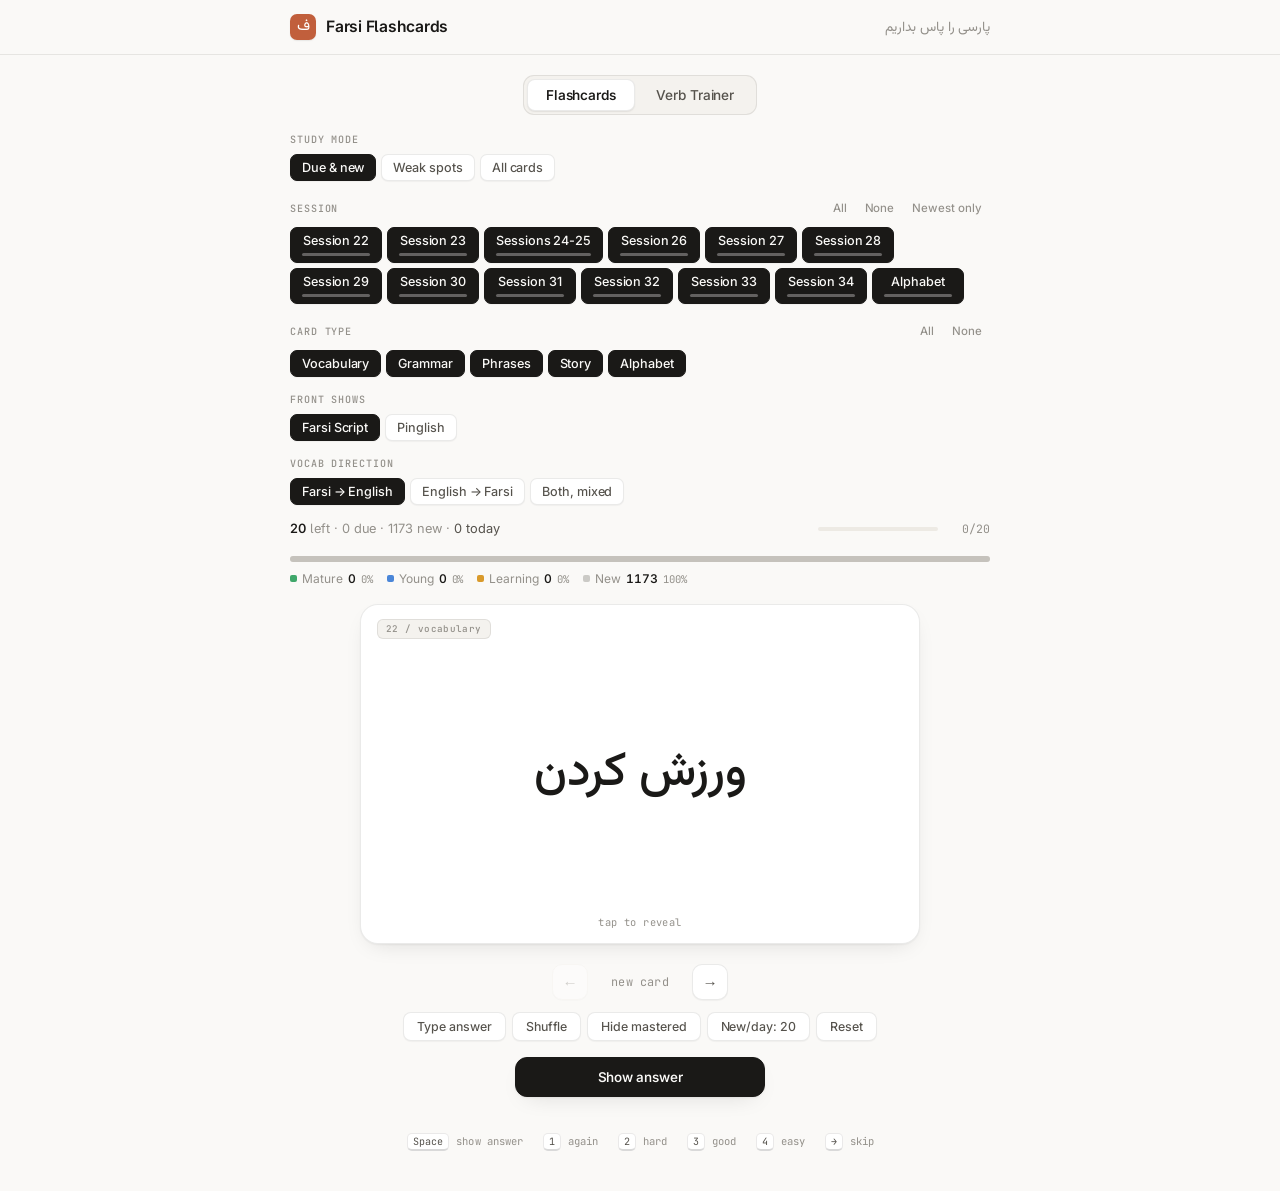
==== flashcards.html @ 77ccb604 "Replace session 34 with the correct lesson The PDF filed as session 34 was a different lesson (prepo" ====
<!DOCTYPE html>
<html lang="en" dir="ltr">
<head>
<meta charset="UTF-8">
<meta name="viewport" content="width=device-width, initial-scale=1, viewport-fit=cover">
<meta name="apple-mobile-web-app-capable" content="yes">
<meta name="mobile-web-app-capable" content="yes">
<meta name="apple-mobile-web-app-status-bar-style" content="default">
<meta name="apple-mobile-web-app-title" content="Farsi">
<meta name="theme-color" content="#faf9f7" media="(prefers-color-scheme: light)">
<meta name="theme-color" content="#0c0c0d" media="(prefers-color-scheme: dark)">
<meta name="color-scheme" content="light dark">
<title>Farsi Flashcards</title>
<link rel="preconnect" href="https://fonts.googleapis.com">
<link rel="preconnect" href="https://fonts.gstatic.com" crossorigin>
<link href="https://fonts.googleapis.com/css2?family=Inter:wght@400;450;500;600&family=JetBrains+Mono:wght@400;500&family=Vazirmatn:wght@400;500;700&display=swap" rel="stylesheet">
<style>
:root {
  /* Ink palette + tokens adapted from ../weekly */
  --bg: #f9fafb;          /* gray-50 page background */
  --surface: #ffffff;     /* white cards */
  --surface-2: #ebecef;   /* gray-150 hover rail */
  --gold: #26251e;        /* ink — primary accent (active states, progress) */
  --gold-dim: #a3a29c;    /* ink-light */
  --gold-bright: #26251e; /* ink — answer text */
  --text: #26251e;        /* ink */
  --text-dim: #5a5954;    /* ink-muted */
  --green: #117010;       /* notice success text */
  --red: #dc2626;         /* notice error text */
  --blue: #165fc6;        /* notice info text */
  --radius: 16px;
}
* { margin:0; padding:0; box-sizing:border-box; }
body {
  font-family: 'Source Sans 3', sans-serif;
  background: var(--bg);
  color: var(--text);
  min-height: 100vh;
  overflow-x: hidden;
}

header {
  text-align: center;
  padding: 32px 20px 16px;
}
header h1 {
  font-size: 2.4rem;
  font-weight: 900;
  letter-spacing: -0.02em;
  color: var(--text);
}
header .subtitle {
  font-size: 0.95rem;
  color: var(--text-dim);
  margin-top: 4px;
  font-weight: 300;
  direction: rtl;
  font-size: 1.1rem;
}

.filters {
  max-width: 740px;
  margin: 0 auto 12px;
  padding: 0 20px;
}
.filter-group {
  margin-bottom: 12px;
}
.filter-group label {
  display: block;
  font-size: 0.7rem;
  text-transform: uppercase;
  letter-spacing: 0.15em;
  color: var(--gold-dim);
  margin-bottom: 6px;
  font-weight: 700;
}
.pills {
  display: flex;
  flex-wrap: wrap;
  gap: 6px;
}
.pill {
  padding: 6px 14px;
  border-radius: 99px;
  border: 1.5px solid var(--surface-2);
  background: transparent;
  color: var(--text-dim);
  font-size: 0.82rem;
  font-family: inherit;
  cursor: pointer;
  transition: all 0.15s;
  font-weight: 600;
  white-space: nowrap;
}
.pill:hover { border-color: var(--gold-dim); color: var(--text); }
.pill.active {
  background: var(--gold);
  border-color: var(--gold);
  color: var(--bg);
}

.stats-bar {
  max-width: 740px;
  margin: 0 auto 16px;
  padding: 0 20px;
  display: flex;
  justify-content: space-between;
  align-items: center;
}
.card-count {
  font-size: 0.85rem;
  color: var(--text-dim);
}
.card-count strong { color: var(--gold); }
.progress-row {
  display: flex;
  align-items: center;
  gap: 10px;
}
.progress-track {
  width: 120px;
  height: 4px;
  background: var(--surface-2);
  border-radius: 99px;
  overflow: hidden;
}
.progress-fill {
  height: 100%;
  background: var(--gold);
  border-radius: 99px;
  transition: width 0.3s;
}
.progress-text {
  font-size: 0.8rem;
  color: var(--text-dim);
  min-width: 42px;
  text-align: right;
}

.card-area {
  max-width: 580px;
  margin: 0 auto;
  padding: 0 20px 20px;
  perspective: 1200px;
}
.card-wrapper {
  position: relative;
  width: 100%;
  min-height: 340px;
  cursor: pointer;
}
.card {
  width: 100%;
  min-height: 340px;
  position: relative;
  transform-style: preserve-3d;
  transition: transform 0.5s cubic-bezier(0.4, 0, 0.2, 1);
}
.card.flipped { transform: rotateY(180deg); }
.card-face {
  position: absolute;
  inset: 0;
  backface-visibility: hidden;
  border-radius: var(--radius);
  display: flex;
  flex-direction: column;
  align-items: center;
  justify-content: center;
  padding: 40px 32px;
  border: 1.5px solid var(--surface-2);
  overflow-y: auto;
}
.card-front {
  background: linear-gradient(160deg, var(--surface), var(--surface-2));
}
.card-back {
  background: linear-gradient(160deg, var(--surface-2), #1a2438);
  transform: rotateY(180deg);
  border-color: var(--gold-dim);
}
.front-content {
  text-align: center;
  width: 100%;
}
.farsi-big {
  font-size: 3rem;
  direction: rtl;
  line-height: 1.4;
  font-weight: 400;
  color: #fff;
  word-break: break-word;
}
.english-big {
  font-size: 1.6rem;
  font-weight: 700;
  color: #fff;
}
.card-tag {
  position: absolute;
  top: 14px;
  left: 16px;
  font-size: 0.65rem;
  text-transform: uppercase;
  letter-spacing: 0.12em;
  color: var(--text-dim);
  background: var(--bg);
  padding: 3px 10px;
  border-radius: 99px;
  font-weight: 700;
}
.tap-hint {
  position: absolute;
  bottom: 14px;
  font-size: 0.72rem;
  color: var(--text-dim);
  opacity: 0.5;
}
.back-content {
  text-align: center;
  width: 100%;
}
.back-content .farsi-answer {
  font-size: 2.2rem;
  direction: rtl;
  color: var(--gold-bright);
  margin-bottom: 12px;
  line-height: 1.4;
}
.back-content .pinglish {
  font-size: 1.15rem;
  color: var(--blue);
  font-style: italic;
  margin-bottom: 10px;
}
.back-content .meaning {
  font-size: 1.3rem;
  font-weight: 700;
  margin-bottom: 14px;
}
.back-content .breakdown {
  font-size: 0.88rem;
  color: var(--text-dim);
  line-height: 1.6;
  border-top: 1px solid var(--surface-2);
  padding-top: 12px;
  margin-top: 4px;
}
.letter-forms {
  display: grid;
  grid-template-columns: repeat(4, 1fr);
  gap: 8px;
  margin: 12px 0;
  width: 100%;
  max-width: 320px;
}
.letter-form-cell {
  text-align: center;
  padding: 8px 4px;
  background: var(--bg);
  border-radius: 8px;
}
.letter-form-cell .form-label {
  font-size: 0.6rem;
  text-transform: uppercase;
  color: var(--text-dim);
  letter-spacing: 0.1em;
  margin-bottom: 4px;
}
.letter-form-cell .form-char {
  font-size: 2rem;
  direction: rtl;
  color: var(--gold-bright);
}

.nav-row {
  max-width: 580px;
  margin: 0 auto;
  padding: 0 20px 12px;
  display: flex;
  justify-content: center;
  align-items: center;
  gap: 12px;
}
.nav-btn {
  width: 48px;
  height: 48px;
  border-radius: 50%;
  border: 1.5px solid var(--surface-2);
  background: var(--surface);
  color: var(--text);
  font-size: 1.2rem;
  cursor: pointer;
  display: flex;
  align-items: center;
  justify-content: center;
  transition: all 0.15s;
}
.nav-btn:hover { border-color: var(--gold); color: var(--gold); }
.nav-btn:disabled { opacity: 0.25; cursor: default; border-color: var(--surface-2); color: var(--text-dim); }
.nav-pos {
  font-size: 0.9rem;
  color: var(--text-dim);
  min-width: 80px;
  text-align: center;
  font-variant-numeric: tabular-nums;
}

.bottom-actions {
  max-width: 580px;
  margin: 0 auto;
  padding: 0 20px 16px;
  display: flex;
  justify-content: center;
  gap: 8px;
}
.action-btn {
  padding: 8px 18px;
  border-radius: 99px;
  border: 1.5px solid var(--surface-2);
  background: transparent;
  color: var(--text-dim);
  font-size: 0.8rem;
  font-family: inherit;
  cursor: pointer;
  transition: all 0.15s;
  font-weight: 600;
}
.action-btn:hover { border-color: var(--gold-dim); color: var(--text); }
.action-btn.active { background: var(--surface-2); color: var(--gold); border-color: var(--gold-dim); }

.score-row {
  max-width: 580px;
  margin: 0 auto;
  padding: 0 20px 32px;
  display: flex;
  justify-content: center;
  gap: 20px;
}
.score-btn {
  padding: 10px 28px;
  border-radius: var(--radius);
  border: none;
  font-size: 0.9rem;
  font-family: inherit;
  font-weight: 700;
  cursor: pointer;
  transition: all 0.15s;
}
.score-btn.know {
  background: rgba(61, 220, 132, 0.15);
  color: var(--green);
  border: 1.5px solid rgba(61, 220, 132, 0.3);
}
.score-btn.know:hover { background: rgba(61, 220, 132, 0.25); }
.score-btn.dunno {
  background: rgba(255, 107, 107, 0.15);
  color: var(--red);
  border: 1.5px solid rgba(255, 107, 107, 0.3);
}
.score-btn.dunno:hover { background: rgba(255, 107, 107, 0.25); }

.shortcuts {
  max-width: 580px;
  margin: 0 auto;
  padding: 0 20px 40px;
  text-align: center;
}
.shortcuts span {
  font-size: 0.7rem;
  color: var(--text-dim);
  opacity: 0.5;
}
kbd {
  display: inline-block;
  padding: 1px 6px;
  border-radius: 4px;
  border: 1px solid var(--surface-2);
  background: var(--surface);
  font-family: inherit;
  font-size: 0.68rem;
  margin: 0 1px;
}

.empty-state {
  text-align: center;
  padding: 80px 20px;
  color: var(--text-dim);
}
.empty-state h2 {
  font-family: 'Playfair Display', serif;
  font-size: 1.4rem;
  color: var(--text);
  margin-bottom: 8px;
}

.dir-toggle {
  display: flex;
  gap: 0;
  border-radius: 99px;
  overflow: hidden;
  border: 1.5px solid var(--surface-2);
  margin-bottom: 12px;
  max-width: 740px;
  margin-left: auto;
  margin-right: auto;
  padding: 0 20px;
}
.dir-btn {
  flex: 1;
  padding: 8px 12px;
  border: none;
  background: transparent;
  color: var(--text-dim);
  font-size: 0.82rem;
  font-family: inherit;
  cursor: pointer;
  font-weight: 600;
  transition: all 0.15s;
}
.dir-btn.active { background: var(--gold); color: var(--bg); }

.tabs {
  display: flex;
  justify-content: center;
  gap: 8px;
  padding: 14px 20px 18px;
}
.tab-btn {
  padding: 9px 26px;
  border-radius: 99px;
  border: 1.5px solid var(--surface-2);
  background: transparent;
  color: var(--text-dim);
  font-size: 0.92rem;
  font-family: inherit;
  font-weight: 700;
  cursor: pointer;
  transition: all 0.15s;
}
.tab-btn:hover { border-color: var(--gold-dim); color: var(--text); }
.tab-btn.active { background: var(--gold); border-color: var(--gold); color: var(--bg); }

.mastered-badge {
  position: absolute;
  top: 14px;
  right: 16px;
  font-size: 0.62rem;
  text-transform: uppercase;
  letter-spacing: 0.12em;
  font-weight: 700;
  color: var(--green);
  background: rgba(61, 220, 132, 0.08);
  border: 1px solid rgba(61, 220, 132, 0.35);
  padding: 3px 10px;
  border-radius: 99px;
}

.conj-table {
  width: 100%;
  border-collapse: collapse;
  margin-top: 10px;
  font-size: 0.78rem;
}
.conj-table th {
  font-size: 0.6rem;
  text-transform: uppercase;
  letter-spacing: 0.12em;
  color: var(--gold-dim);
  padding: 4px 6px;
  text-align: left;
  border-bottom: 1px solid var(--surface-2);
  font-weight: 700;
}
.conj-table td {
  padding: 5px 6px;
  border-bottom: 1px solid rgba(255,255,255,0.05);
  text-align: left;
  vertical-align: top;
}
.conj-table td.person {
  color: var(--text-dim);
  font-weight: 600;
  white-space: nowrap;
}
.conj-table td .fa {
  display: block;
  direction: rtl;
  text-align: left;
  color: var(--gold-bright);
  font-size: 0.95rem;
  line-height: 1.3;
}
.conj-table td .pin {
  color: var(--text);
  font-style: italic;
}
.conj-imp {
  margin-top: 12px;
  font-size: 0.82rem;
  color: var(--text-dim);
  border-top: 1px solid var(--surface-2);
  padding-top: 10px;
  line-height: 1.8;
  text-align: left;
}
.conj-imp strong { color: var(--blue); font-style: italic; font-weight: 600; }
.conj-imp .fa-inline { color: var(--gold-bright); direction: rtl; unicode-bidi: embed; }

.drill-chips {
  display: flex;
  gap: 8px;
  justify-content: center;
  margin-top: 20px;
  flex-wrap: wrap;
}
.chip {
  padding: 5px 16px;
  border-radius: 99px;
  font-size: 0.82rem;
  font-weight: 700;
}
.chip.person {
  background: rgba(91, 158, 240, 0.12);
  color: var(--blue);
  border: 1px solid rgba(91, 158, 240, 0.3);
}
.chip.tense {
  background: rgba(212, 162, 69, 0.12);
  color: var(--gold-bright);
  border: 1px solid rgba(212, 162, 69, 0.3);
}
.drill-verb-pin {
  font-size: 1.2rem;
  color: var(--blue);
  font-style: italic;
  margin-top: 8px;
}
.drill-verb-en {
  font-size: 0.95rem;
  color: var(--text-dim);
  margin-top: 4px;
}

@media (max-width: 520px) {
  header h1 { font-size: 1.8rem; }
  .farsi-big { font-size: 2.2rem; }
  .card-face { padding: 32px 20px; }
  .card-wrapper, .card { min-height: 300px; }
}
</style>
<style>
/* ============================================================
   DESIGN SYSTEM — 2026 refresh
   Warm paper light mode, deep neutral dark mode, one terracotta
   accent, hairline borders, layered micro-shadows, Inter + Vazirmatn.
   This block is the theme layer: it overrides the structural
   block above and is the only place colours are decided.
   ============================================================ */

:root {
  color-scheme: light dark;

  --font-sans: "Inter", ui-sans-serif, system-ui, -apple-system, "Segoe UI", sans-serif;
  --font-title: var(--font-sans);
  --font-hero: var(--font-sans);
  --font-mono: "JetBrains Mono", ui-monospace, SFMono-Regular, "SF Mono", Menlo, monospace;
  --font-farsi: "Vazirmatn", "SF Arabic", "Geeza Pro", Tahoma, sans-serif;

  /* Surfaces — warm paper */
  --bg: #faf9f7;
  --bg-tint: #f4f2ee;
  --surface: #ffffff;
  --surface-2: #f4f2ee;
  --surface-3: #edeae4;

  /* Ink */
  --text: #1a1917;
  --text-dim: #6b6862;
  --ink: #1a1917;
  --ink-muted: #55524c;
  --ink-light: #93908a;

  /* Lines */
  --line: rgba(24, 23, 20, 0.09);
  --line-strong: rgba(24, 23, 20, 0.16);
  --gray-100: #f4f2ee;
  --gray-150: #edeae4;
  --gray-200: rgba(24, 23, 20, 0.09);

  /* Accent — terracotta */
  --accent: #c15f3c;
  --accent-soft: rgba(193, 95, 60, 0.10);
  --accent-line: rgba(193, 95, 60, 0.28);
  --accent-contrast: #ffffff;

  /* Semantic */
  --ok: #2f7d4f;
  --ok-soft: rgba(47, 125, 79, 0.10);
  --ok-line: rgba(47, 125, 79, 0.26);
  --warn: #99631a;
  --warn-soft: rgba(153, 99, 26, 0.10);
  --warn-line: rgba(153, 99, 26, 0.26);
  --bad: #c0392f;
  --bad-soft: rgba(192, 57, 47, 0.10);
  --bad-line: rgba(192, 57, 47, 0.26);
  --info: #2f5fa8;
  --info-soft: rgba(47, 95, 168, 0.10);
  --info-line: rgba(47, 95, 168, 0.26);

  /* Legacy aliases kept so the structural block still resolves */
  --gold: var(--accent);
  --gold-dim: var(--ink-light);
  --gold-bright: var(--accent);
  --green: var(--ok);
  --red: var(--bad);
  --blue: var(--info);

  --shadow-xs: 0 1px 1px rgba(24, 23, 20, 0.04);
  --shadow-sm: 0 1px 2px rgba(24, 23, 20, 0.05), 0 1px 1px rgba(24, 23, 20, 0.03);
  --shadow-md: 0 1px 2px rgba(24, 23, 20, 0.05), 0 8px 24px -12px rgba(24, 23, 20, 0.18);
  --shadow-lg: 0 1px 2px rgba(24, 23, 20, 0.05), 0 20px 48px -24px rgba(24, 23, 20, 0.28);

  --r-sm: 8px;
  --r-md: 12px;
  --r-lg: 18px;
  --radius: 18px;
  --ease: cubic-bezier(0.2, 0, 0, 1);
  --dur: 140ms;
}

@media (prefers-color-scheme: dark) {
  :root {
    --bg: #0c0c0d;
    --bg-tint: #131315;
    --surface: #151517;
    --surface-2: #1c1c1f;
    --surface-3: #232326;

    --text: #ececea;
    --text-dim: #94918c;
    --ink: #ececea;
    --ink-muted: #b3afa8;
    --ink-light: #7c7974;

    --line: rgba(255, 255, 255, 0.09);
    --line-strong: rgba(255, 255, 255, 0.16);
    --gray-100: #1c1c1f;
    --gray-150: #232326;
    --gray-200: rgba(255, 255, 255, 0.09);

    --accent: #e08056;
    --accent-soft: rgba(224, 128, 86, 0.13);
    --accent-line: rgba(224, 128, 86, 0.32);
    --accent-contrast: #14100d;

    --ok: #5fc98a;
    --ok-soft: rgba(95, 201, 138, 0.13);
    --ok-line: rgba(95, 201, 138, 0.30);
    --warn: #dfa451;
    --warn-soft: rgba(223, 164, 81, 0.13);
    --warn-line: rgba(223, 164, 81, 0.30);
    --bad: #f0736a;
    --bad-soft: rgba(240, 115, 106, 0.13);
    --bad-line: rgba(240, 115, 106, 0.30);
    --info: #7aa8f0;
    --info-soft: rgba(122, 168, 240, 0.13);
    --info-line: rgba(122, 168, 240, 0.30);

    --shadow-xs: 0 1px 1px rgba(0, 0, 0, 0.3);
    --shadow-sm: 0 1px 2px rgba(0, 0, 0, 0.4);
    --shadow-md: 0 1px 2px rgba(0, 0, 0, 0.4), 0 8px 24px -12px rgba(0, 0, 0, 0.6);
    --shadow-lg: 0 1px 2px rgba(0, 0, 0, 0.4), 0 20px 48px -24px rgba(0, 0, 0, 0.75);
  }
}

/* ---------- Base ---------- */

body {
  font-family: var(--font-sans);
  background: var(--bg);
  color: var(--text);
  -webkit-font-smoothing: antialiased;
  -moz-osx-font-smoothing: grayscale;
  font-feature-settings: "cv05" 1, "ss03" 1, "calt" 1;
  letter-spacing: -0.005em;
}
::selection { background: var(--accent-soft); color: var(--text); }

:focus-visible {
  outline: 2px solid var(--accent);
  outline-offset: 2px;
  border-radius: var(--r-sm);
}

@media (prefers-reduced-motion: reduce) {
  * { animation-duration: 0.01ms !important; transition-duration: 0.01ms !important; }
  .card { transition: none !important; }
}

/* ---------- Header ---------- */

header {
  padding: 0;
  text-align: left;
  border-bottom: 1px solid var(--line);
  background: color-mix(in srgb, var(--bg) 94%, transparent);
  backdrop-filter: saturate(180%) blur(14px);
  -webkit-backdrop-filter: saturate(180%) blur(14px);
  position: sticky;
  top: 0;
  z-index: 20;
}
.header-inner {
  max-width: 740px;
  margin: 0 auto;
  padding: 14px 20px;
  display: flex;
  align-items: center;
  justify-content: space-between;
  gap: 16px;
}
.wordmark {
  display: flex;
  align-items: center;
  gap: 10px;
  min-width: 0;
}
.wordmark .mark {
  width: 26px;
  height: 26px;
  flex: none;
  border-radius: 7px;
  background: var(--accent);
  color: var(--accent-contrast);
  font-family: var(--font-farsi);
  font-size: 0.95rem;
  line-height: 1;
  display: flex;
  align-items: center;
  justify-content: center;
  box-shadow: var(--shadow-sm);
}
header h1 {
  font-family: var(--font-sans);
  font-size: 0.98rem;
  font-weight: 600;
  letter-spacing: -0.015em;
  color: var(--text);
  line-height: 1.2;
}
header .subtitle {
  font-family: var(--font-farsi);
  font-size: 0.86rem;
  font-weight: 400;
  color: var(--ink-light);
  margin-top: 0;
  direction: rtl;
  white-space: nowrap;
  overflow: hidden;
  text-overflow: ellipsis;
}

/* ---------- Tabs — segmented control ---------- */

.tabs {
  padding: 20px 20px 18px;
  gap: 0;
}
.segmented {
  display: inline-flex;
  gap: 2px;
  padding: 3px;
  border-radius: 11px;
  background: var(--surface-2);
  border: 1px solid var(--line);
}
.tab-btn {
  font-family: var(--font-sans);
  background: transparent;
  border: 1px solid transparent;
  border-radius: 8px;
  color: var(--ink-muted);
  font-weight: 500;
  font-size: 0.85rem;
  letter-spacing: -0.005em;
  padding: 7px 18px;
  box-shadow: none;
  transition: color var(--dur) var(--ease), background var(--dur) var(--ease);
}
.tab-btn:hover { background: transparent; color: var(--text); border-color: transparent; }
.tab-btn.active {
  background: var(--surface);
  border-color: var(--line);
  color: var(--text);
  box-shadow: var(--shadow-sm);
  font-weight: 560;
}

/* ---------- Filters ---------- */

.filters { max-width: 740px; }
.filter-group { margin-bottom: 16px; }
.filter-group label {
  font-family: var(--font-mono);
  font-size: 0.63rem;
  text-transform: uppercase;
  letter-spacing: 0.09em;
  color: var(--ink-light);
  font-weight: 500;
  margin-bottom: 8px;
}
.pills { gap: 5px; }
.pill {
  background: var(--surface);
  border: 1px solid var(--line);
  border-radius: 7px;
  color: var(--ink-muted);
  font-weight: 470;
  font-size: 0.79rem;
  letter-spacing: -0.005em;
  padding: 5px 11px;
  box-shadow: var(--shadow-xs);
  transition: background var(--dur) var(--ease), color var(--dur) var(--ease), border-color var(--dur) var(--ease);
}
.pill:hover { background: var(--surface-2); color: var(--text); border-color: var(--line-strong); }
.pill.active {
  background: var(--text);
  border-color: var(--text);
  color: var(--bg);
  font-weight: 500;
  box-shadow: var(--shadow-xs);
}
.pill.active:hover { background: var(--text); border-color: var(--text); color: var(--bg); filter: brightness(1.15); }

/* ---------- Stats bar ---------- */

.stats-bar { max-width: 740px; margin-bottom: 20px; }
.card-count { font-size: 0.8rem; color: var(--ink-light); letter-spacing: -0.003em; }
.card-count strong { color: var(--text); font-weight: 560; }
.progress-track {
  height: 4px;
  width: 120px;
  background: var(--surface-3);
  border: none;
  border-radius: 99px;
}
.progress-fill { background: var(--accent); transition: width 400ms var(--ease); }
.progress-text {
  font-family: var(--font-mono);
  font-size: 0.72rem;
  color: var(--ink-light);
  font-variant-numeric: tabular-nums;
}

/* ---------- Card ---------- */

.card-area { max-width: 600px; }
.card-face {
  background: var(--surface);
  border: 1px solid var(--line);
  border-radius: var(--r-lg);
  box-shadow: var(--shadow-md);
  padding: 44px 32px;
}
.card-front { background: var(--surface); }
.card-back {
  background: var(--surface);
  border-color: var(--line);
  box-shadow: var(--shadow-lg);
}
.card-wrapper:hover .card-face { border-color: var(--line-strong); }

.farsi-big {
  font-family: var(--font-farsi);
  font-weight: 500;
  color: var(--text);
  letter-spacing: 0;
  line-height: 1.55;
}
.english-big {
  color: var(--text);
  font-weight: 560;
  letter-spacing: -0.02em;
  line-height: 1.3;
}
.back-content .farsi-answer {
  font-family: var(--font-farsi);
  font-weight: 500;
  color: var(--text);
  line-height: 1.55;
}
.back-content .pinglish {
  color: var(--accent);
  font-style: normal;
  font-weight: 450;
  letter-spacing: -0.005em;
}
.back-content .meaning { color: var(--text); font-weight: 560; letter-spacing: -0.015em; }
.back-content .breakdown {
  color: var(--ink-muted);
  border-top: 1px solid var(--line);
  font-size: 0.85rem;
  padding-top: 14px;
}

.card-tag {
  font-family: var(--font-mono);
  background: var(--surface-2);
  border: 1px solid var(--line);
  border-radius: 6px;
  color: var(--ink-light);
  font-weight: 500;
  letter-spacing: 0.04em;
  font-size: 0.58rem;
  padding: 3px 8px;
  text-transform: none;
}
.tap-hint {
  font-family: var(--font-mono);
  font-size: 0.65rem;
  letter-spacing: 0.04em;
  color: var(--ink-light);
  opacity: 1;
}
.mastered-badge {
  font-family: var(--font-mono);
  background: var(--ok-soft);
  border: 1px solid var(--ok-line);
  border-radius: 6px;
  color: var(--ok);
  letter-spacing: 0.05em;
  font-size: 0.55rem;
  font-weight: 500;
  box-shadow: none;
  padding: 3px 8px;
}

.letter-form-cell {
  background: var(--surface-2);
  border: 1px solid var(--line);
  border-radius: 10px;
}
.letter-form-cell .form-label {
  font-family: var(--font-mono);
  font-size: 0.55rem;
  letter-spacing: 0.06em;
  color: var(--ink-light);
}
.letter-form-cell .form-char { font-family: var(--font-farsi); color: var(--text); }

/* ---------- Nav + actions ---------- */

.nav-btn {
  background: var(--surface);
  border: 1px solid var(--line);
  border-radius: 10px;
  width: 36px;
  height: 36px;
  font-size: 0.95rem;
  color: var(--ink-muted);
  box-shadow: var(--shadow-xs);
  transition: background var(--dur) var(--ease), border-color var(--dur) var(--ease), color var(--dur) var(--ease);
}
.nav-btn:hover { background: var(--surface-2); color: var(--text); border-color: var(--line-strong); }
.nav-btn:disabled { background: var(--surface); color: var(--ink-light); opacity: 0.4; }
.nav-pos {
  font-family: var(--font-mono);
  font-size: 0.74rem;
  color: var(--ink-light);
  letter-spacing: 0.02em;
}

.bottom-actions { gap: 6px; }
.action-btn {
  font-family: var(--font-sans);
  background: var(--surface);
  border: 1px solid var(--line);
  border-radius: 8px;
  color: var(--ink-muted);
  font-weight: 470;
  font-size: 0.775rem;
  letter-spacing: -0.005em;
  padding: 6px 13px;
  box-shadow: var(--shadow-xs);
  transition: background var(--dur) var(--ease), border-color var(--dur) var(--ease), color var(--dur) var(--ease);
}
.action-btn:hover { background: var(--surface-2); color: var(--text); border-color: var(--line-strong); }
.action-btn.active {
  background: var(--accent-soft);
  border-color: var(--accent-line);
  color: var(--accent);
  font-weight: 550;
}

/* ---------- Grading row ---------- */

.score-row { gap: 8px; flex-wrap: wrap; }
.score-btn {
  font-family: var(--font-sans);
  display: flex;
  flex-direction: column;
  align-items: center;
  gap: 1px;
  border-radius: var(--r-md);
  padding: 9px 18px;
  min-width: 92px;
  font-size: 0.84rem;
  font-weight: 520;
  letter-spacing: -0.008em;
  background: var(--surface);
  border: 1px solid var(--line);
  color: var(--ink-muted);
  box-shadow: var(--shadow-sm);
  transition: background var(--dur) var(--ease), border-color var(--dur) var(--ease), transform var(--dur) var(--ease);
}
.score-sub {
  font-family: var(--font-mono);
  font-size: 0.6rem;
  letter-spacing: 0.02em;
  opacity: 0.7;
  font-weight: 400;
}
.score-btn.again { background: var(--bad-soft);  border-color: var(--bad-line);  color: var(--bad); }
.score-btn.hard  { background: var(--warn-soft); border-color: var(--warn-line); color: var(--warn); }
.score-btn.know  { background: var(--ok-soft);   border-color: var(--ok-line);   color: var(--ok); }
.score-btn.dunno { background: var(--bad-soft);  border-color: var(--bad-line);  color: var(--bad); }
.score-btn.easy  { background: var(--info-soft); border-color: var(--info-line); color: var(--info); }
.score-btn.show {
  background: var(--text);
  border-color: var(--text);
  color: var(--bg);
  min-width: 250px;
  padding: 11px 28px;
  font-weight: 550;
  box-shadow: var(--shadow-md);
}
.score-btn.again:hover, .score-btn.hard:hover, .score-btn.easy:hover,
.score-btn.know:hover, .score-btn.dunno:hover, .score-btn.show:hover {
  transform: translateY(-1px);
  border-color: currentColor;
}
.score-btn.show:hover { border-color: var(--text); filter: brightness(1.12); }
.score-btn.suggest { box-shadow: 0 0 0 3px var(--bad-soft), var(--shadow-sm); }

/* ---------- Shortcuts ---------- */

.shortcuts span {
  font-family: var(--font-mono);
  font-size: 0.66rem;
  letter-spacing: 0.01em;
  color: var(--ink-light);
  opacity: 1;
}
kbd {
  font-family: var(--font-mono);
  background: var(--surface);
  border: 1px solid var(--line);
  border-bottom: 2px solid var(--line-strong);
  border-radius: 5px;
  font-size: 0.63rem;
  padding: 1px 5px;
  color: var(--ink-muted);
}

/* ---------- Empty state ---------- */

.empty-state { color: var(--ink-light); }
.empty-state h2 {
  font-family: var(--font-sans);
  font-weight: 580;
  font-size: 1.15rem;
  color: var(--text);
  letter-spacing: -0.02em;
}

/* ---------- Verb trainer ---------- */

.conj-table th {
  font-family: var(--font-mono);
  font-size: 0.57rem;
  letter-spacing: 0.07em;
  color: var(--ink-light);
  border-bottom: 1px solid var(--line);
  font-weight: 500;
}
.conj-table td { border-bottom: 1px solid var(--line); }
.conj-table td.person { color: var(--ink-light); font-weight: 450; }
.conj-table td .fa { font-family: var(--font-farsi); color: var(--text); }
.conj-table td .pin { color: var(--ink-muted); font-style: normal; }
.conj-imp { color: var(--ink-muted); border-top: 1px solid var(--line); }
.conj-imp strong { color: var(--accent); font-style: normal; font-weight: 550; }
.conj-imp .fa-inline { font-family: var(--font-farsi); color: var(--text); }

.chip {
  border-radius: 7px;
  font-weight: 500;
  font-size: 0.78rem;
  letter-spacing: -0.005em;
  padding: 5px 13px;
  box-shadow: none;
}
.chip.person { background: var(--info-soft); border: 1px solid var(--info-line); color: var(--info); }
.chip.tense  { background: var(--accent-soft); border: 1px solid var(--accent-line); color: var(--accent); }
.drill-verb-pin { color: var(--accent); font-style: normal; }
.drill-verb-en { color: var(--ink-light); }

/* ---------- Typed recall ---------- */

.typed-input {
  border-radius: 10px;
  border: 1px solid var(--line);
  background: var(--surface-2);
  font-family: var(--font-sans);
  color: var(--text);
  transition: border-color var(--dur) var(--ease), box-shadow var(--dur) var(--ease);
}
.typed-input::placeholder { color: var(--ink-light); }
.typed-input:focus {
  border-color: var(--accent-line);
  background: var(--surface);
  box-shadow: 0 0 0 3px var(--accent-soft);
  outline: none;
}
.typed-banner { border-radius: 9px; font-weight: 500; font-size: 0.8rem; }
.typed-banner.right { background: var(--ok-soft);  border: 1px solid var(--ok-line);  color: var(--ok); }
.typed-banner.wrong { background: var(--bad-soft); border: 1px solid var(--bad-line); color: var(--bad); }

.due-chip {
  font-family: var(--font-mono);
  font-size: 0.6rem;
  letter-spacing: 0.04em;
  color: var(--ink-light);
}

.filter-toggle { display: none; }
.phone-hint { display: none; }

/* ---------- Filter group headers + bulk actions ---------- */

.filter-head {
  display: flex;
  align-items: baseline;
  justify-content: space-between;
  gap: 12px;
  margin-bottom: 8px;
}
.filter-head label { margin-bottom: 0; }
.filter-acts { display: flex; gap: 2px; flex: none; }
.mini {
  font-family: var(--font-sans);
  background: transparent;
  border: 1px solid transparent;
  border-radius: 6px;
  color: var(--ink-light);
  font-size: 0.72rem;
  font-weight: 470;
  letter-spacing: -0.003em;
  padding: 3px 7px;
  cursor: pointer;
  transition: background var(--dur) var(--ease), color var(--dur) var(--ease);
}
.mini:hover { background: var(--surface-2); color: var(--text); }

/* ---------- Card-state colours ----------
   Mid-tones on purpose: these sit on white chips, near-black chips, and the
   inverted fill of an active pill, and stay legible on all three. */

.seg-mature   { background: #3fa76a; }
.seg-young    { background: #4a86d8; }
.seg-learning { background: #d99a2b; }
.seg-new      { background: var(--ink-light); opacity: 0.45; }

/* ---------- Per-session meter inside a pill ---------- */

.pill.has-meter {
  display: inline-flex;
  flex-direction: column;
  align-items: stretch;
  gap: 5px;
  padding: 5px 11px 6px;
  min-width: 92px;
  --meter-track: var(--surface-3);
}
.pill.has-meter.active { --meter-track: color-mix(in srgb, var(--bg) 32%, transparent); }
.pill .pill-text { display: block; text-align: center; }
.pill .meter {
  display: flex;
  height: 3px;
  border-radius: 2px;
  overflow: hidden;
  background: var(--meter-track);
}
.pill .seg { height: 100%; display: block; }

/* ---------- Scope breakdown bar ---------- */

.scope-bar {
  max-width: 740px;
  margin: 0 auto 18px;
  padding: 0 20px;
}
.scope-track {
  display: flex;
  height: 6px;
  border-radius: 99px;
  overflow: hidden;
  background: var(--surface-3);
}
.scope-seg { height: 100%; display: block; }
.scope-legend {
  display: flex;
  flex-wrap: wrap;
  align-items: center;
  gap: 4px 14px;
  margin-top: 9px;
}
.legend-item {
  display: inline-flex;
  align-items: center;
  gap: 5px;
  font-size: 0.75rem;
  color: var(--ink-light);
  letter-spacing: -0.003em;
  cursor: default;
}
.legend-item b { color: var(--text); font-weight: 550; font-variant-numeric: tabular-nums; }
.legend-pct {
  font-family: var(--font-mono);
  font-size: 0.66rem;
  color: var(--ink-light);
  font-variant-numeric: tabular-nums;
}
.dot { width: 7px; height: 7px; border-radius: 2px; display: block; flex: none; }
.scope-note {
  font-family: var(--font-sans);
  margin-left: auto;
  background: var(--warn-soft);
  border: 1px solid var(--warn-line);
  border-radius: 7px;
  color: var(--warn);
  font-size: 0.72rem;
  font-weight: 500;
  padding: 3px 10px;
  cursor: pointer;
  transition: filter var(--dur) var(--ease);
}
.scope-note:hover { filter: brightness(0.96); }
.scope-empty { font-size: 0.78rem; color: var(--ink-light); }

.stat-today { color: var(--ink-muted); }
.stat-streak { color: var(--accent); font-weight: 550; }

/* ---------- Leech ---------- */

.leech-badge {
  position: absolute;
  top: 14px;
  right: 16px;
  font-family: var(--font-mono);
  background: var(--warn-soft);
  border: 1px solid var(--warn-line);
  border-radius: 6px;
  color: var(--warn);
  letter-spacing: 0.05em;
  font-size: 0.55rem;
  font-weight: 500;
  padding: 3px 8px;
  text-transform: uppercase;
}
.leech-tip {
  margin-top: 12px;
  padding: 9px 12px;
  border-radius: 9px;
  background: var(--warn-soft);
  border: 1px solid var(--warn-line);
  color: var(--warn);
  font-size: 0.76rem;
  line-height: 1.5;
  text-align: left;
}

/* ---------- Audio ---------- */

.speak-btn {
  position: absolute;
  bottom: 12px;
  right: 14px;
  width: 30px;
  height: 30px;
  border-radius: 8px;
  border: 1px solid var(--line);
  background: var(--surface-2);
  color: var(--ink-muted);
  font-size: 0.7rem;
  line-height: 1;
  display: flex;
  align-items: center;
  justify-content: center;
  cursor: pointer;
  transition: background var(--dur) var(--ease), color var(--dur) var(--ease), border-color var(--dur) var(--ease);
}
.speak-btn:hover { background: var(--accent-soft); border-color: var(--accent-line); color: var(--accent); }
.speak-btn:active { transform: scale(0.94); }

/* ---------- Phone ---------- */

@media (max-width: 720px) {
  html, body { -webkit-text-size-adjust: 100%; }
  body { padding-bottom: calc(18px + env(safe-area-inset-bottom)); }

  header { padding: 0; }
  .header-inner { padding: 11px 16px calc(11px); }
  header h1 { font-size: 0.92rem; }
  header .subtitle { font-size: 0.78rem; }

  .tabs { padding: 14px 16px 12px; }
  .tab-btn { padding: 9px 16px; min-height: 40px; font-size: 0.84rem; }

  .filters { padding: 0 16px; }
  .stats-bar { padding: 0 16px; margin-bottom: 10px; flex-wrap: wrap; gap: 8px; }
  .scope-bar { padding: 0 16px; margin-bottom: 14px; }
  .scope-legend { gap: 3px 10px; }
  .legend-item { font-size: 0.71rem; }
  .scope-note { margin-left: 0; }
  .filter-head { flex-wrap: wrap; gap: 4px 12px; }
  .mini { padding: 4px 8px; }
  .pill.has-meter { min-width: 86px; }
  .speak-btn { width: 34px; height: 34px; }
  .progress-track { width: 88px; }

  .card-area { padding: 0 16px 12px; }
  .card-wrapper, .card { min-height: 270px; }
  .card-face { padding: 30px 20px; border-radius: 16px; }
  .farsi-big { font-size: 2.05rem; }

  .nav-row { padding: 0 16px 8px; }
  .nav-btn { width: 40px; height: 40px; }

  .bottom-actions { padding: 0 16px 10px; flex-wrap: wrap; }
  .action-btn { min-height: 38px; }
  .shortcuts { display: none; }

  .score-row {
    position: sticky;
    bottom: 0;
    z-index: 5;
    max-width: none;
    margin: 0;
    padding: 10px 12px calc(10px + env(safe-area-inset-bottom));
    gap: 7px;
    background: color-mix(in srgb, var(--bg) 86%, transparent);
    backdrop-filter: saturate(180%) blur(14px);
    -webkit-backdrop-filter: saturate(180%) blur(14px);
    border-top: 1px solid var(--line);
  }
  .score-btn { min-width: 0; flex: 1; padding: 10px 6px; }
  .score-btn.show { min-width: 0; width: 100%; }

  .typed-input { font-size: 16px; max-width: none; }

  .filter-toggle {
    display: block;
    margin: 0 16px 12px;
    width: calc(100% - 32px);
    min-height: 42px;
    border-radius: 10px;
    border: 1px solid var(--line);
    background: var(--surface);
    color: var(--ink-muted);
    font-family: var(--font-sans);
    font-size: 0.83rem;
    font-weight: 500;
    box-shadow: var(--shadow-xs);
  }
  .phone-hint {
    display: block;
    max-width: 580px;
    margin: 0 auto 10px;
    padding: 0 16px;
    font-size: 0.72rem;
    color: var(--ink-light);
    text-align: center;
    line-height: 1.5;
  }
  .phone-hint[hidden] { display: none; }
  body.filters-collapsed #fc-filters,
  body.filters-collapsed #vt-filters { display: none !important; }
}

@media (hover: none) {
  .pill:hover, .tab-btn:hover, .action-btn:hover, .nav-btn:hover {
    background: inherit;
    border-color: var(--line);
    color: inherit;
  }
  .pill.active:hover { background: var(--text); border-color: var(--text); color: var(--bg); filter: none; }
  .tab-btn.active:hover { background: var(--surface); border-color: var(--line); }
  .card-wrapper:hover .card-face { border-color: var(--line); }
}

button, .pill, .tab-btn, .action-btn, .score-btn, .nav-btn {
  touch-action: manipulation;
  -webkit-tap-highlight-color: transparent;
}
</style>
</head>
<body>

<header>
  <div class="header-inner">
    <div class="wordmark">
      <span class="mark" aria-hidden="true">ف</span>
      <h1>Farsi Flashcards</h1>
    </div>
    <div class="subtitle">پارسی را پاس بداریم</div>
  </div>
</header>

<div class="tabs">
  <div class="segmented" role="tablist">
    <button class="tab-btn active" id="tab-cards" role="tab" onclick="setTab('cards')">Flashcards</button>
    <button class="tab-btn" id="tab-verbs" role="tab" onclick="setTab('verbs')">Verb Trainer</button>
  </div>
</div>

<p class="phone-hint" id="phone-hint" hidden>On iPhone: open this file in Safari, then Share → Add to Home Screen. Progress stays on this phone.</p>
<button type="button" class="filter-toggle" id="filter-toggle" onclick="toggleFilters()">Filters</button>

<div class="filters" id="fc-filters">
  <div class="filter-group">
    <label>Study Mode</label>
    <div class="pills" id="mode-pills"></div>
  </div>
  <div class="filter-group">
    <div class="filter-head">
      <label>Session</label>
      <div class="filter-acts">
        <button type="button" class="mini" onclick="setAllSessions(true)">All</button>
        <button type="button" class="mini" onclick="setAllSessions(false)">None</button>
        <button type="button" class="mini" onclick="onlyNewestSession()">Newest only</button>
      </div>
    </div>
    <div class="pills" id="session-pills"></div>
  </div>
  <div class="filter-group">
    <div class="filter-head">
      <label>Card Type</label>
      <div class="filter-acts">
        <button type="button" class="mini" onclick="setAllTypes(true)">All</button>
        <button type="button" class="mini" onclick="setAllTypes(false)">None</button>
      </div>
    </div>
    <div class="pills" id="type-pills"></div>
  </div>
  <div class="filter-group">
    <label>Front Shows</label>
    <div class="pills" id="front-pills"></div>
  </div>
  <div class="filter-group">
    <label>Vocab Direction</label>
    <div class="pills" id="dir-pills"></div>
  </div>
</div>

<div class="filters" id="vt-filters" style="display:none">
  <div class="filter-group">
    <label>Mode</label>
    <div class="pills" id="vt-mode-pills"></div>
  </div>
  <div class="filter-group" id="vt-tense-group">
    <label>Tenses</label>
    <div class="pills" id="vt-tense-pills"></div>
  </div>
  <div class="filter-group">
    <label>Verbs</label>
    <div class="pills" id="vt-verb-pills"></div>
  </div>
</div>

<div class="stats-bar">
  <div class="card-count" id="card-count"></div>
  <div class="progress-row">
    <div class="progress-track"><div class="progress-fill" id="progress-fill"></div></div>
    <div class="progress-text" id="progress-text">0%</div>
  </div>
</div>

<div class="scope-bar" id="scope-bar"></div>

<div class="card-area" id="card-area">
  <div class="card-wrapper" id="card-wrapper" onclick="flipCard()">
    <div class="card" id="card">
      <div class="card-face card-front" id="card-front"></div>
      <div class="card-face card-back" id="card-back"></div>
    </div>
  </div>
</div>

<div class="nav-row">
  <button class="nav-btn" id="prev-btn" onclick="prev()">&#8592;</button>
  <div class="nav-pos" id="nav-pos">1 / 1</div>
  <button class="nav-btn" id="next-btn" onclick="next()">&#8594;</button>
</div>

<div class="bottom-actions">
  <button class="action-btn" id="typed-btn" onclick="toggleTyped()">Type answer</button>
  <button class="action-btn" id="audio-btn" onclick="toggleAudio()" hidden>Auto-play audio</button>
  <button class="action-btn" id="shuffle-btn" onclick="toggleShuffle()">Shuffle</button>
  <button class="action-btn" id="mastered-btn" onclick="toggleHideMastered()">Hide mastered</button>
  <button class="action-btn" id="newlimit-btn" onclick="cycleNewLimit()">New/day: 20</button>
  <button class="action-btn" onclick="resetProgress()">Reset</button>
</div>

<div class="score-row" id="score-row"></div>

<div class="shortcuts" id="shortcuts">
  <span><kbd>Space</kbd> show answer &nbsp; <kbd>1</kbd> again &nbsp; <kbd>2</kbd> hard &nbsp; <kbd>3</kbd> good &nbsp; <kbd>4</kbd> easy &nbsp; <kbd>&#8594;</kbd> skip</span>
</div>

<script>
const CARDS = [];

function addCards(session, type, items, direction) {
  for (const item of items) {
    if (item.length === 4) {
      const [farsi, pinglish, english, breakdown] = item;
      if (direction === 'farsi-to-english') {
        CARDS.push({ session, type, direction, farsi, pinglish, english, breakdown });
      } else {
        CARDS.push({ session, type, direction, farsi, pinglish, english, breakdown });
      }
    } else if (item.length === 7) {
      const [name, sound, isolated, initial, medial, final, notes] = item;
      CARDS.push({ session, type: 'alphabet', direction: 'letter', name, sound, isolated, initial, medial, final, notes });
    }
  }
}

const s22_vocab = [
  ["\u0648\u0631\u0632\u0634 \u06A9\u0631\u062F\u0646","varzesh kardan","to exercise","\u0648-\u0631-\u0632-\u0634 \u06A9-\u0631-\u062F-\u0646"],
  ["\u0648\u064E","va","and","\u0648 (v\u0101v)"],
  ["\u0645\u0650\u0633\u0648\u0627\u06A9","mesv\u0101k","toothbrush","\u0645-\u0633-\u0648-\u0627-\u06A9"],
  ["\u0645\u06CC\u0648\u0647","miveh","fruit","\u0645-\u06CC-\u0648-\u0647"],
  ["\u0644\u06CC\u0648\u0627\u0646","liv\u0101n","glass","\u0644-\u06CC-\u0648-\u0627-\u0646"],
  ["\u067E\u064E\u0631\u0648\u0627\u0646\u0647","parv\u0101neh","butterfly","\u067E-\u0631-\u0648-\u0627-\u0646-\u0647"],
  ["\u0627\u0648 / \u0627\u0648\u0646","oo / oon","he, she","\u0627-\u0648 (formal) / \u0627-\u0648-\u0646 (colloquial)"],
  ["\u0631\u0648\u0632","rooz","day","\u0631-\u0648-\u0632"],
  ["\u0627\u0645\u0631\u0648\u0632","emrooz","today","\u0627-\u0645-\u0631-\u0648-\u0632 (lit: this day)"],
  ["\u062E\u0648\u0628","khoob","good","\u062E-\u0648-\u0628"],
  ["\u062F\u0648\u0633\u062A","doost","friend","\u062F-\u0648-\u0633-\u062A"],
  ["\u0634\u0648\u0631","shoor","salty","\u0634-\u0648-\u0631"],
  ["\u0627\u064F\u0631\u062F\u064E\u06A9","ordak","duck","\u0627-\u0631-\u062F-\u06A9"],
  ["\u062E\u064F\u0648\u0634","khosh","pleasant","\u062E-\u0648-\u0634"],
  ["\u062E\u064F\u0648\u0634\u0645\u064E\u0632\u0647","khoshmaze","delicious","\u062E\u0648\u0634 (pleasant) + \u0645\u0632\u0647 (taste)"],
  ["\u062A\u0648","to","you (informal)","\u062A-\u0648"],
  ["\u067E\u064F\u0644\u064F\u0648","polo","cooked rice","\u067E-\u0644-\u0648"],
  ["\u062F\u0648","do","two","\u062F-\u0648"],
  ["\u062E\u0648\u062F","khod","self","\u062E-\u0648-\u062F"],
  ["\u062E\u0648\u062F\u06A9\u0627\u0631","khodk\u0101r","pen (ballpoint)","\u062E\u0648\u062F (self) + \u06A9\u0627\u0631 (work) = automatic"],
  ["\u0645\u062A\u0631\u0648","metro","metro, subway","\u0645-\u062A-\u0631-\u0648"],
  ["\u06AF\u06CC\u0644\u0627\u0633","gil\u0101s","cherry","\u06AF-\u06CC-\u0644-\u0627-\u0633"],
  ["\u06AF\u064F\u0631\u0628\u0647","gorbeh","cat","\u06AF-\u0631-\u0628-\u0647"],
  ["\u0633\u064E\u06AF","sag","dog","\u0633-\u06AF"],
  ["\u0632\u0646\u062F\u06AF\u06CC","zendegi","life","\u0632-\u0646-\u062F-\u06AF-\u06CC"],
  ["\u06AF\u0627\u0648","g\u0101v","cow","\u06AF-\u0627-\u0648"],
  ["\u0627\u06CC\u0646","in","this","\u0627-\u06CC-\u0646"],
  ["\u0622\u0646 / \u0627\u0648\u0646","\u0101n / oon","that","\u0627-\u06CC-\u0646 (formal) / \u0627-\u0648-\u0646 (colloquial)"],
  ["\u0627\u06CC\u0646\u062C\u0627","inj\u0101","here","\u0627\u06CC\u0646 (this) + \u062C\u0627 (place)"],
  ["\u0622\u0646\u062C\u0627","\u0101nj\u0101","there","\u0622\u0646 (that) + \u062C\u0627 (place)"],
  ["\u0686\u0637\u0648\u0631","chetor","how","\u0686-\u0637-\u0648-\u0631"],
  ["\u0645\u0627\u0645\u0627\u0646","m\u0101m\u0101n","mom","\u0645-\u0627-\u0645-\u0627-\u0646"],
  ["\u0628\u0627\u0628\u0627","b\u0101b\u0101","dad","\u0628-\u0627-\u0628-\u0627"],
  ["\u0645\u0627\u0645\u0627\u0646\u200C\u0628\u0632\u0631\u06AF","m\u0101m\u0101nbozorg","grandmother","\u0645\u0627\u0645\u0627\u0646 + \u0628\u0632\u0631\u06AF (big)"],
  ["\u0628\u0627\u0628\u0627\u0628\u0632\u0631\u06AF","b\u0101b\u0101bozorg","grandfather","\u0628\u0627\u0628\u0627 + \u0628\u0632\u0631\u06AF (big)"],
  ["\u062E\u06CC\u0644\u06CC","kheili","very","\u062E-\u06CC-\u0644-\u06CC"],
  ["\u0645\u0645\u0646\u0648\u0646","mamnoon","thank you","\u0645-\u0645-\u0646-\u0648-\u0646"],
  ["\u0628\u062F","bad","bad","\u0628-\u062F"],
  ["\u0627\u06CC\u0631\u0627\u0646\u06CC","ir\u0101ni","Iranian","\u0627\u06CC\u0631\u0627\u0646 + \u06CC"],
  ["\u0628\u0627\u0647\u0648\u0634","b\u0101hoosh","smart","\u0628\u0627 (with) + \u0647\u0648\u0634 (intelligence)"],
];

const s22_grammar = [
  ["\u0645\u0646 \u0647\u0633\u062A\u0645","man hastam","I am","\u0647\u0633\u062A\u0645 = am (1st person singular)"],
  ["\u062A\u0648 \u0647\u0633\u062A\u06CC","to hasti","you are (informal)","\u0647\u0633\u062A\u06CC = are (2nd person singular)"],
  ["\u0627\u0648 \u0647\u0633\u062A","oo hast","he/she is","\u0647\u0633\u062A = is (3rd person singular)"],
  ["\u0645\u0627 \u0647\u0633\u062A\u06CC\u0645","m\u0101 hastim","we are","\u0647\u0633\u062A\u06CC\u0645 = are (1st person plural)"],
  ["\u0634\u0645\u0627 \u0647\u0633\u062A\u06CC\u062F","shom\u0101 hastid","you are (formal/plural)","\u0647\u0633\u062A\u06CC\u062F = are (2nd person plural)"],
  ["\u0622\u0646\u0647\u0627 \u0647\u0633\u062A\u0646\u062F","\u0101nh\u0101 hastand","they are","\u0647\u0633\u062A\u0646\u062F = are (3rd person plural)"],
  ["\u062E\u0648\u0628\u0645","khoobam","I am good","\u062E\u0648\u0628 + \u0640\u064E\u0645 (I am)"],
  ["\u062E\u0648\u0628\u06CC","khoobi","you are good","\u062E\u0648\u0628 + \u0640\u06CC (you are)"],
  ["\u062E\u0648\u0628\u0647","khoobeh","he/she is good","\u062E\u0648\u0628 + \u0640\u0647 (he/she is)"],
  ["\u062E\u0648\u0628\u06CC\u0645","khoobim","we are good","\u062E\u0648\u0628 + \u0640\u06CC\u0645 (we are)"],
  ["\u062E\u0648\u0628\u06CC\u062F","khoobid","you are good (pl)","\u062E\u0648\u0628 + \u0640\u06CC\u062F (you are)"],
  ["\u062E\u0648\u0628\u0646\u062F","khooband","they are good","\u062E\u0648\u0628 + \u0640\u0646\u062F (they are)"],
];

const s22_phrases = [
  ["\u062A\u0648 \u0686\u0637\u0648\u0631\u06CC\u061F","to chetori?","How are you? (informal)","\u062A\u0648 (you) + \u0686\u0637\u0648\u0631\u06CC (how)"],
  ["\u0634\u0645\u0627 \u0686\u0637\u0648\u0631\u06CC\u062F\u061F","shom\u0101 chetorid?","How are you? (formal)","\u0634\u0645\u0627 (you formal) + \u0686\u0637\u0648\u0631\u06CC\u062F (how are)"],
  ["\u0645\u0627\u0645\u0627\u0646 \u0648 \u0628\u0627\u0628\u0627 \u0686\u0637\u0648\u0631\u0646\u062F\u061F","m\u0101m\u0101n o b\u0101b\u0101 chetorand?","How are mom and dad?","\u0686\u0637\u0648\u0631\u0646\u062F = how are they"],
  ["\u062E\u06CC\u0644\u06CC \u0645\u0645\u0646\u0648\u0646","kheili mamnoon","thank you very much","\u062E\u06CC\u0644\u06CC (very) + \u0645\u0645\u0646\u0648\u0646 (thanks)"],
  ["\u0628\u062F \u0646\u06CC\u0633\u062A\u0646\u062F","bad nistand","they're not bad","\u0628\u062F (bad) + \u0646\u06CC\u0633\u062A\u0646\u062F (are not)"],
];

const s23_vocab = [
  ["\u062E\u0648\u0634\u062A\u06CC\u067E","khoshtip","good-looking (men)","\u062E\u0648\u0634 (pleasant) + \u062A\u06CC\u067E (type/look)"],
  ["\u062E\u0648\u0634\u06AF\u0644","khoshgel","beautiful","\u062E\u0648\u0634 (pleasant) + \u06AF\u0644 (flower)"],
  ["\u062E\u0648\u0634\u0645\u0632\u0647","khoshmaze","delicious","\u062E\u0648\u0634 (pleasant) + \u0645\u0632\u0647 (taste)"],
  ["\u062E\u0648\u0631\u0634\u062A","khorosht","stew","\u062E-\u0648-\u0631-\u0634-\u062A"],
  ["\u062E\u0648\u0634\u0628\u062E\u062A","khoshbakht","fortunate, lucky","\u062E\u0648\u0634 (pleasant) + \u0628\u062E\u062A (fortune)"],
  ["\u0686\u0627\u06CC","ch\u0101y","tea","\u0686-\u0627-\u06CC"],
  ["\u0686\u062A\u0631","chatr","umbrella","\u0686-\u062A-\u0631"],
  ["\u067E\u06CC\u0686","pich","screw, turn","\u067E-\u06CC-\u0686"],
  ["\u0686\u0646\u06AF\u0627\u0644","chang\u0101l","fork, claw","\u0686-\u0646-\u06AF-\u0627-\u0644"],
  ["\u0628\u0686\u0647","bacheh","child, kid","\u0628-\u0686-\u0647"],
  ["\u0686\u0648\u067E\u0627\u0646","choop\u0101n","shepherd","\u0686-\u0648-\u067E-\u0627-\u0646"],
  ["\u06AF\u0648\u0634\u062A","goosht","meat","\u06AF-\u0648-\u0634-\u062A"],
  ["\u0633\u0628\u0632\u06CC\u062C\u0627\u062A","sabzij\u0101t","vegetables","\u0633\u0628\u0632\u06CC (herb) + \u062C\u0627\u062A (plural)"],
  ["\u0633\u0628\u0632","sabz","green","\u0633-\u0628-\u0632"],
  ["\u0633\u0628\u0632\u06CC","sabzi","herb","\u0633-\u0628-\u0632-\u06CC"],
  ["\u0645\u0627\u0633\u062A","m\u0101st","yogurt","\u0645-\u0627-\u0633-\u062A"],
  ["\u0645\u0627\u0647\u06CC","m\u0101hi","fish","\u0645-\u0627-\u0647-\u06CC"],
  ["\u0639\u0633\u0644","asal","honey","\u0639-\u0633-\u0644"],
  ["\u062F\u0631\u06CC\u0627","dary\u0101","sea","\u062F-\u0631-\u06CC-\u0627"],
  ["\u063A\u0630\u0627\u06CC \u062F\u0631\u06CC\u0627\u06CC\u06CC","ghaz\u0101-ye dary\u0101yi","seafood","\u063A\u0630\u0627 (food) + \u062F\u0631\u06CC\u0627\u06CC\u06CC (of sea)"],
  ["\u06AF\u06CC\u0627\u0647","gi\u0101h","plant","\u06AF-\u06CC-\u0627-\u0647"],
  ["\u063A\u0630\u0627\u06CC \u06AF\u06CC\u0627\u0647\u06CC","ghaz\u0101-ye gi\u0101hi","vegetarian food","\u063A\u0630\u0627 (food) + \u06AF\u06CC\u0627\u0647\u06CC (plant-based)"],
  ["\u06AF\u06CC\u0627\u0647\u200C\u062E\u0648\u0627\u0631","gi\u0101h-kh\u0101r","vegetarian (person)","\u06AF\u06CC\u0627\u0647 (plant) + \u062E\u0648\u0627\u0631 (eater)"],
  ["\u0634\u0631\u0627\u0628","shar\u0101b","wine","\u0634-\u0631-\u0627-\u0628"],
  ["\u0642\u0631\u0645\u0632","ghermez","red","\u0642-\u0631-\u0645-\u0632"],
  ["\u0633\u0641\u06CC\u062F","sefid","white","\u0633-\u0641-\u06CC-\u062F"],
  ["\u0622\u0628 \u062C\u0648","\u0101b-jo","beer","\u0622\u0628 (water) + \u062C\u0648 (barley)"],
  ["\u062C\u0648","jo","barley","\u062C-\u0648"],
  ["\u0622\u0628 \u0645\u06CC\u0648\u0647","\u0101b miveh","juice","\u0622\u0628 (water) + \u0645\u06CC\u0648\u0647 (fruit)"],
  ["\u0622\u0628 \u0633\u06CC\u0628","\u0101b sib","apple juice","\u0622\u0628 (water) + \u0633\u06CC\u0628 (apple)"],
  ["\u0633\u06CC\u0628","sib","apple","\u0633-\u06CC-\u0628"],
  ["\u062F\u0645\u200C\u0646\u0648\u0634","dam-noosh","herbal tea","\u062F-\u0645-\u0646-\u0648-\u0634"],
  ["\u0686\u0627\u06CC \u0633\u0628\u0632","ch\u0101y-e sabz","green tea","\u0686\u0627\u06CC + \u0633\u0628\u0632 (green)"],
  ["\u0686\u0627\u06CC \u0633\u06CC\u0627\u0647","ch\u0101y-e si\u0101h","black tea","\u0686\u0627\u06CC + \u0633\u06CC\u0627\u0647 (black)"],
  ["\u0633\u06CC\u0627\u0647","si\u0101h","black","\u0633-\u06CC-\u0627-\u0647"],
  ["\u0634\u0631\u0628\u062A","sharbat","syrup drink","\u0634-\u0631-\u0628-\u062A"],
  ["\u0646\u0648\u0634\u0627\u0628\u0647","noosh\u0101beh","soda","\u0646-\u0648-\u0634-\u0627-\u0628-\u0647"],
  ["\u0634\u06A9\u0631","shekar","sugar","\u0634-\u06A9-\u0631"],
  ["\u0642\u0646\u062F","ghand","sugar cube","\u0642-\u0646-\u062F"],
  ["\u0634\u06CC\u0631","shir","lion / milk","\u0634-\u06CC-\u0631"],
  ["\u062E\u0648\u0631\u0634\u06CC\u062F","khorshid","sun","\u062E-\u0648-\u0631-\u0634-\u06CC-\u062F"],
  ["\u067E\u0631\u0686\u0645","parcham","flag","\u067E-\u0631-\u0686-\u0645"],
  ["\u0645\u0634\u0631\u0648\u0628","mashroob","alcohol","\u0645-\u0634-\u0631-\u0648-\u0628"],
  ["\u0645\u0633\u062A","mast","drunk","\u0645-\u0633-\u062A"],
  ["\u0645\u0633\u062A\u06CC","masti","drunkenness","\u0645-\u0633-\u062A-\u06CC"],
  ["\u0631\u0627\u0647","r\u0101h","path, way","\u0631-\u0627-\u0647"],
  ["\u062C\u0647\u0627\u0646","jah\u0101n","world","\u062C-\u0647-\u0627-\u0646"],
  ["\u0646\u0648\u0631","noor","light","\u0646-\u0648-\u0631"],
  ["\u062A\u0627\u0631\u06CC\u06A9\u06CC","t\u0101riki","darkness","\u062A\u0627\u0631\u06CC\u06A9 (dark) + \u06CC"],
  ["\u067E\u06CC\u0631\u0648\u0632","pirooz","victorious","\u067E-\u06CC-\u0631-\u0648-\u0632"],
  ["\u067E\u0627\u06CC\u0627\u0646","p\u0101y\u0101n","end","\u067E-\u0627-\u06CC-\u0627-\u0646"],
  ["\u0634\u0628","shab","night","\u0634-\u0628"],
];

const s23_grammar = [
  ["\u0645\u06CC\u200C\u062E\u0648\u0631\u0645","mikhoram","I eat/drink","\u0645\u06CC + \u062E\u0648\u0631 + \u0645"],
  ["\u0645\u06CC\u200C\u062E\u0648\u0631\u06CC","mikhori","you eat/drink","\u0645\u06CC + \u062E\u0648\u0631 + \u06CC"],
  ["\u0645\u06CC\u200C\u062E\u0648\u0631\u0647","mikhoreh","he/she eats/drinks","\u0645\u06CC + \u062E\u0648\u0631 + \u0647"],
  ["\u0645\u06CC\u200C\u062E\u0648\u0631\u06CC\u0645","mikhorim","we eat/drink","\u0645\u06CC + \u062E\u0648\u0631 + \u06CC\u0645"],
  ["\u0645\u06CC\u200C\u062E\u0648\u0631\u06CC\u062F","mikhorid","you eat/drink (formal)","\u0645\u06CC + \u062E\u0648\u0631 + \u06CC\u062F"],
  ["\u0645\u06CC\u200C\u062E\u0648\u0631\u0646\u062F","mikhorand","they eat/drink","\u0645\u06CC + \u062E\u0648\u0631 + \u0646\u062F"],
  ["\u0646\u0645\u06CC\u200C\u062E\u0648\u0631\u0645","nemikhoram","I don't eat/drink","\u0646\u0645\u06CC + \u062E\u0648\u0631 + \u0645"],
  ["\u0646\u0645\u06CC\u200C\u062E\u0648\u0631\u06CC","nemikhori","you don't eat/drink","\u0646\u0645\u06CC + \u062E\u0648\u0631 + \u06CC"],
  ["\u0646\u0645\u06CC\u200C\u062E\u0648\u0631\u0647","nemikhoreh","he/she doesn't eat/drink","\u0646\u0645\u06CC + \u062E\u0648\u0631 + \u0647"],
  ["\u0646\u0645\u06CC\u200C\u062E\u0648\u0631\u06CC\u0645","nemikhorim","we don't eat/drink","\u0646\u0645\u06CC + \u062E\u0648\u0631 + \u06CC\u0645"],
  ["\u0646\u0645\u06CC\u200C\u062E\u0648\u0631\u06CC\u062F","nemikhorid","you don't eat/drink (formal)","\u0646\u0645\u06CC + \u062E\u0648\u0631 + \u06CC\u062F"],
];

const s23_phrases = [
  ["\u0645\u0646 \u06AF\u0648\u0634\u062A \u0645\u06CC\u200C\u062E\u0648\u0631\u0645","man goosht mikhoram","I eat meat","Subject + Object + Verb"],
  ["\u0645\u0646 \u0645\u0627\u0647\u06CC \u0646\u0645\u06CC\u200C\u062E\u0648\u0631\u0645","man m\u0101hi nemikhoram","I don't eat fish","Subject + Object + Negative Verb"],
  ["\u0628\u062F\u0648\u0646 \u0634\u06A9\u0631 \u0644\u0637\u0641\u0627\u064B","bedoon-e shekar lotfan","without sugar please","\u0628\u062F\u0648\u0646 (without) + \u0634\u06A9\u0631 + \u0644\u0637\u0641\u0627\u064B (please)"],
  ["\u0646\u0648\u0634 \u062C\u0627\u0646!","noosh-e j\u0101n!","Enjoy your meal!","\u0646\u0648\u0634 (sweet) + \u062C\u0627\u0646 (soul)"],
  ["\u0628\u0647 \u0633\u0644\u0627\u0645\u062A\u06CC!","be sal\u0101mati!","Cheers! (to health)","\u0628\u0647 (to) + \u0633\u0644\u0627\u0645\u062A\u06CC (health)"],
  ["\u0647\u0631 \u062F\u0648","har do","both","\u0647\u0631 (every) + \u062F\u0648 (two)"],
  ["\u0645\u0646 \u0647\u0631 \u062F\u0648 \u0631\u0648 \u062F\u0648\u0633\u062A \u062F\u0627\u0631\u0645","man har do ro doost d\u0101ram","I like both","\u0647\u0631 \u062F\u0648 (both) + \u0631\u0648 (object marker) + \u062F\u0648\u0633\u062A \u062F\u0627\u0631\u0645 (I like)"],
  ["\u0627\u0648\u0646 \u0645\u0633\u062A\u0647","oon masteh","he/she is drunk","\u0627\u0648\u0646 (he/she) + \u0645\u0633\u062A (drunk) + \u0647 (is)"],
  ["\u0645\u0646 \u0645\u0633\u062A \u0646\u06CC\u0633\u062A\u0645","man mast nistam","I am not drunk","\u0645\u0646 + \u0645\u0633\u062A + \u0646\u06CC\u0633\u062A\u0645 (am not)"],
  ["\u0633\u0628\u0632\u06CC \u067E\u0644\u0648 \u0628\u0627 \u0645\u0627\u0647\u06CC","sabzi polo b\u0101 m\u0101hi","herb rice with fish (Nowruz dish)","\u0633\u0628\u0632\u06CC + \u067E\u0644\u0648 + \u0628\u0627 (with) + \u0645\u0627\u0647\u06CC"],
];

const s2425_vocab = [
  ["\u0628\u0631\u0633\u0648\u0646","beresoon","send! deliver! (imperative)","imperative of \u0631\u0633\u0648\u0646\u062F\u0646 (resoondan)"],
  ["\u0628\u06AF\u0648","begoo","tell! say! (imperative)","imperative of \u06AF\u0641\u062A\u0646 (goftan)"],
  ["\u0628\u062F\u0647","bedeh","give! (imperative)","imperative of \u062F\u0627\u062F\u0646 (d\u0101dan)"],
  ["\u0628\u06A9\u0646","bokon","do! (imperative)","imperative of \u06A9\u0631\u062F\u0646 (kardan)"],
  ["\u0646\u06A9\u0646","nakon","don't! (negative imperative)","\u0646\u064E + \u06A9\u0646"],
  ["\u0628\u062E\u0648\u0646","bekhoon","read! (imperative)","imperative of \u062E\u0648\u0646\u062F\u0646 (khoondan)"],
  ["\u0628\u062E\u0648\u0631","bokhor","eat! (imperative)","imperative of \u062E\u0648\u0631\u062F\u0646 (khordan)"],
  ["\u0628\u0631\u0648","boro","go! (imperative)","imperative of \u0631\u0641\u062A\u0646 (raftan)"],
  ["\u0628\u0634\u06CC\u0646","beshin","sit! sit down! (imperative)","imperative of \u0646\u0634\u0633\u062A\u0646 (neshastan)"],
  ["\u0628\u0641\u0631\u0645\u0627\u06CC\u06CC\u062F","befarm\u0101yid","please (polite invitation)","formal polite imperative"],
  ["\u062E\u0648\u0627\u0646\u062F\u0646","kh\u0101ndan / khoondan","to read","\u062E-\u0648-\u0627-\u0646-\u062F-\u0646"],
  ["\u062F\u0631\u0633 \u062E\u0648\u0646\u062F\u0646","dars khoondan","to study","\u062F\u0631\u0633 (lesson) + \u062E\u0648\u0646\u062F\u0646 (to read)"],
  ["\u0622\u0648\u0627\u0632 \u062E\u0648\u0627\u0646\u062F\u0646","\u0101v\u0101z kh\u0101ndan / khoondan","to sing","\u0622\u0648\u0627\u0632 (song/singing) + \u062E\u0648\u0627\u0646\u062F\u0646"],
  ["\u062E\u0648\u0627\u0646\u0646\u062F\u0647","kh\u0101nandeh","singer","\u062E\u0648\u0627\u0646\u062F\u0646 + \u0640\u0646\u062F\u0647 (agent suffix)"],
  ["\u06A9\u062A\u0627\u0628\u062E\u0648\u0646\u0647","ket\u0101bkhoone","library","\u06A9\u062A\u0627\u0628 (book) + \u062E\u0648\u0646\u0647 (house)"],
  ["\u0634\u0644\u0648\u063A","sholugh","busy / crowded","\u0634-\u0644-\u0648-\u063A"],
  ["\u0648\u0642\u062A","vaght","time","\u0648-\u0642-\u062A"],
  ["\u0647\u0645\u06CC\u0634\u0647","hamishe","always","\u0647-\u0645-\u06CC-\u0634-\u0647"],
  ["\u0645\u0639\u0645\u0648\u0644\u0627\u064B","m\u0101'moolan","usually","\u0645-\u0639-\u0645-\u0648-\u0644-\u0627"],
  ["\u0647\u06CC\u0686\u200C\u0648\u0642\u062A","hich-vaght","never","\u0647\u06CC\u0686 (no/none) + \u0648\u0642\u062A (time)"],
  ["\u0628\u0639\u0636\u06CC \u0648\u0642\u062A\u200C\u0647\u0627","baazi vaght-h\u0101","sometimes","\u0628\u0639\u0636\u06CC (some) + \u0648\u0642\u062A\u200C\u0647\u0627 (times)"],
  ["\u0628\u06CC\u0634\u062A\u0631 \u0648\u0642\u062A\u200C\u0647\u0627","bishtare vaght-h\u0101","most of the time, often","\u0628\u06CC\u0634\u062A\u0631 (more/most) + \u0648\u0642\u062A\u200C\u0647\u0627"],
  ["\u0628\u0639\u0636\u06CC","baazi","some (of)","\u0628-\u0639-\u0636-\u06CC"],
  ["\u0628\u06CC\u0634\u062A\u0631","bishtar-e","most, the majority of","\u0628-\u06CC-\u0634-\u062A-\u0631"],
  ["\u0628\u0627\u062F","b\u0101d","wind","\u0628-\u0627-\u062F (long \u0101)"],
  ["\u0628\u0627\u062F\u06CC","b\u0101di","windy","\u0628\u0627\u062F (wind) + \u06CC"],
  ["\u0628\u0639\u062F","ba'd","then, after","\u0628-\u0639-\u062F (with glottal)"],
  ["\u0628\u0639\u062F \u0627\u0632 \u0638\u0647\u0631","ba'd az zohr","afternoon","\u0628\u0639\u062F (after) + \u0627\u0632 (from) + \u0638\u0647\u0631 (noon)"],
  ["\u0628\u0627\u0632\u06CC","b\u0101zi","play, game","\u0628-\u0627-\u0632-\u06CC"],
  ["\u062E\u06CC\u0627\u0631\u0634\u0648\u0631","khi\u0101r-shoor","gherkins, salt-pickled cucumbers","\u062E\u06CC\u0627\u0631 (cucumber) + \u0634\u0648\u0631 (salty)"],
  ["\u062E\u06CC\u0627\u0631","khi\u0101r","cucumber","\u062E-\u06CC-\u0627-\u0631"],
  ["\u062A\u0631\u0634\u06CC","torshi","sour pickles, vinegar-based pickled vegetables","\u062A-\u0631-\u0634-\u06CC"],
  ["\u0639\u0634\u0642","eshgh","love","\u0639-\u0634-\u0642"],
  ["\u0639\u0634\u0642\u0645","eshgham","my love (endearment)","\u0639\u0634\u0642 + \u0645 (my)"],
  ["\u0639\u0627\u0634\u0642","\u0101shegh","lover, in love","\u0639-\u0627-\u0634-\u0642"],
  ["\u0622\u0647\u0646\u06AF","\u0101hang","song","\u0627-\u0647-\u0646-\u06AF"],
  ["\u0633\u0641\u0631","safar","travel, trip","\u0633-\u0641-\u0631"],
  ["\u0633\u0641\u0631 \u06A9\u0631\u062F\u0646","safar kardan","to travel","\u0633\u0641\u0631 (travel) + \u06A9\u0631\u062F\u0646 (to do)"],
  ["\u0634\u0647\u0631","shahr","city","\u0634-\u0647-\u0631"],
  ["\u062F\u0633\u062A\u0634\u0648\u06CC\u06CC","dastshooyi","restroom","\u062F\u0633\u062A (hand) + \u0634\u0648\u06CC\u06CC (washing)"],
  ["\u0633\u0646\u062A\u06CC","sonnati","traditional","\u0633-\u0646-\u062A-\u06CC"],
  ["\u0642\u062F\u06CC\u0645\u06CC","ghadimi","old (things, places)","\u0642-\u062F-\u06CC-\u0645-\u06CC"],
  ["\u067E\u06CC\u0631","pir","old (people)","\u067E-\u06CC-\u0631"],
  ["\u062F\u0627\u0646\u0634\u06AF\u0627\u0647","d\u0101neshg\u0101h","university","\u062F\u0627\u0646\u0634 (knowledge) + \u06AF\u0627\u0647 (place)"],
  ["\u0638\u0631\u0641","zarf","dish, plate","\u0638-\u0631-\u0641"],
  ["\u062A\u0645\u06CC\u0632","tamiz","clean","\u062A-\u0645-\u06CC-\u0632"],
  ["\u062F\u0633\u0631","desser","dessert, pudding","\u062F-\u0633-\u0631"],
  ["\u062A\u0627\u0632\u0647","t\u0101zeh","fresh","\u062A-\u0627-\u0632-\u0647"],
  ["\u0622\u0645\u0627\u062F\u0647","\u0101m\u0101deh","ready, prepared","\u0627-\u0645-\u0627-\u062F-\u0647"],
  ["\u0628\u0627\u062F\u0645\u062C\u0627\u0646","b\u0101demj\u0101n","aubergine, eggplant","\u0628-\u0627-\u062F-\u0645-\u062C-\u0627-\u0646"],
  ["\u062E\u0648\u0631\u0634\u062A \u0628\u0627\u062F\u0645\u062C\u0627\u0646","khorosht-e b\u0101demj\u0101n","aubergine stew","\u062E\u0648\u0631\u0634\u062A (stew) + \u0628\u0627\u062F\u0645\u062C\u0627\u0646"],
  ["\u0622\u0634\u067E\u0632\u062E\u0648\u0646\u0647","\u0101shpaz-khooneh","kitchen","\u0622\u0634\u067E\u0632 (cook) + \u062E\u0648\u0646\u0647 (house)"],
  ["\u0622\u0634\u067E\u0632\u06CC \u06A9\u0631\u062F\u0646","\u0101shpazi kardan","to cook","\u0622\u0634\u067E\u0632\u06CC (cooking) + \u06A9\u0631\u062F\u0646 (to do)"],
  ["\u0634\u06CC\u0631\u06CC\u0646\u06CC","shirini","sweets, pastry","\u0634\u06CC\u0631\u06CC\u0646 (sweet) + \u06CC"],
  ["\u0632\u06CC\u0628\u0627","zib\u0101","beautiful","\u0632-\u06CC-\u0628-\u0627"],
  ["\u0645\u0648\u0631\u062F \u0639\u0644\u0627\u0642\u0647","mored-e al\u0101ghe","favourite","\u0645\u0648\u0631\u062F (case) + \u0639\u0644\u0627\u0642\u0647 (interest)"],
  ["\u062F\u0631\u0633","dars","lesson","\u062F-\u0631-\u0633"],
  ["\u0639\u0635\u0631","asr","evening, late afternoon","\u0639-\u0635-\u0631"],
  ["\u0631\u0633\u062A\u0648\u0631\u0627\u0646","restor\u0101n","restaurant","\u0631-\u0633-\u062A-\u0648-\u0631-\u0627-\u0646"],
  ["\u0686\u0646\u062F \u062A\u0627","chand t\u0101","a few, several","\u0686\u0646\u062F (how many/some) + \u062A\u0627 (counter)"],
];

const s2425_grammar = [
  ["\u0628\u062E\u0646\u062F","bekhand","Laugh! (singular imperative)","\u0628\u0650 + \u062E\u0646\u062F (present stem of \u062E\u0646\u062F\u06CC\u062F\u0646)"],
  ["\u0628\u062E\u0646\u062F\u06CC\u062F","bekhandid","Laugh! (formal/plural imperative)","\u0628\u0650 + \u062E\u0646\u062F + \u06CC\u062F"],
  ["\u0646\u062E\u0646\u062F","nakhand","Don't laugh! (negative imperative)","\u0646\u064E + \u062E\u0646\u062F"],
  ["\u0628\u0641\u0631\u0645\u0627\u06CC\u06CC\u062F \u0628\u062E\u0648\u0631\u06CC\u062F","befarm\u0101yid bokhorid","Please eat! (formal polite)","\u0628\u0641\u0631\u0645\u0627\u06CC\u06CC\u062F + \u0628\u062E\u0648\u0631\u06CC\u062F"],
  ["\u0628\u0641\u0631\u0645\u0627\u06CC\u06CC\u062F \u0628\u0634\u06CC\u0646\u06CC\u062F","befarm\u0101yid beshinid","Please sit down! (formal polite)","\u0628\u0641\u0631\u0645\u0627\u06CC\u06CC\u062F + \u0628\u0634\u06CC\u0646\u06CC\u062F"],
];

const s2425_phrases = [
  ["\u0633\u0644\u0627\u0645 \u0628\u0631\u0633\u0648\u0646!","sal\u0101m beresoon!","Send my regards!","\u0633\u0644\u0627\u0645 (regards) + \u0628\u0631\u0633\u0648\u0646 (send/deliver)"],
  ["\u0628\u0647 \u0645\u0631\u06CC\u0645 \u0633\u0644\u0627\u0645 \u0628\u0631\u0633\u0648\u0646!","be Maryam sal\u0101m beresoon!","Say hi to Maryam!","\u0628\u0647 (to) + \u0645\u0631\u06CC\u0645 + \u0633\u0644\u0627\u0645 + \u0628\u0631\u0633\u0648\u0646"],
  ["\u0645\u0627\u0645\u0627\u0646\u0645 \u0633\u0644\u0627\u0645 \u0645\u06CC\u0631\u0633\u0648\u0646\u0647","m\u0101m\u0101nam sal\u0101m miresooneh","My mom is sending regards","\u0645\u0627\u0645\u0627\u0646\u0645 + \u0633\u0644\u0627\u0645 + \u0645\u06CC\u0631\u0633\u0648\u0646\u0647 (delivers)"],
  ["\u0628\u0647 \u0645\u0646 \u0628\u06AF\u0648","be man begoo","Tell me!","\u0628\u0647 (to) + \u0645\u0646 (me) + \u0628\u06AF\u0648 (tell)"],
  ["\u0628\u0647 \u0627\u0648\u0646 \u0628\u06AF\u0648","be oon begoo","Tell her/him!","\u0628\u0647 (to) + \u0627\u0648\u0646 (her/him) + \u0628\u06AF\u0648 (tell)"],
  ["\u0628\u0647 \u0645\u0646 \u0628\u062F\u0647","be man bedeh","Give me!","\u0628\u0647 (to) + \u0645\u0646 (me) + \u0628\u062F\u0647 (give)"],
  ["\u0627\u06CC\u0646 \u0631\u0648 \u0628\u062E\u0648\u0646","in ro bekhoon","Read this!","\u0627\u06CC\u0646 (this) + \u0631\u0648 (object marker) + \u0628\u062E\u0648\u0646 (read)"],
  ["\u0633\u0631\u0645 \u0634\u0644\u0648\u063A\u0647","saram sholugh-e","I'm busy","\u0633\u0631\u0645 (my head) + \u0634\u0644\u0648\u063A\u0647 (is busy)"],
  ["\u0627\u0645\u0631\u0648\u0632 \u0633\u0631\u062A \u0634\u0644\u0648\u063A\u0647\u061F","emrooz saret sholugh-e?","Are you busy today?","\u0627\u0645\u0631\u0648\u0632 (today) + \u0633\u0631\u062A (your head) + \u0634\u0644\u0648\u063A\u0647"],
  ["\u0627\u06CC\u0646 \u0647\u0641\u062A\u0647 \u0648\u0642\u062A \u0646\u062F\u0627\u0631\u0645","in hafte vaght nad\u0101ram","I don't have time this week","\u0627\u06CC\u0646 \u0647\u0641\u062A\u0647 + \u0648\u0642\u062A (time) + \u0646\u062F\u0627\u0631\u0645"],
  ["\u0627\u0645\u0631\u0648\u0632 \u0648\u0642\u062A \u062F\u0627\u0631\u0645","emrooz vaght d\u0101ram","I have time today","\u0627\u0645\u0631\u0648\u0632 + \u0648\u0642\u062A + \u062F\u0627\u0631\u0645 (have)"],
  ["\u0645\u0646 \u0647\u0645\u06CC\u0634\u0647 \u0628\u0633\u062A\u0646\u06CC \u0633\u0641\u0627\u0631\u0634 \u0645\u06CC\u062F\u0645","man hamishe bastani sef\u0101resh midam","I always order ice cream","\u0647\u0645\u06CC\u0634\u0647 (always) + \u0633\u0641\u0627\u0631\u0634 \u0645\u06CC\u062F\u0645 (I order)"],
  ["\u0627\u0648\u0646 \u0647\u0645\u06CC\u0634\u0647 \u0645\u06CC\u062E\u0646\u062F\u0647","oon hamishe mikhandeh","He/She always laughs","\u0627\u0648\u0646 + \u0647\u0645\u06CC\u0634\u0647 + \u0645\u06CC\u062E\u0646\u062F\u0647 (laughs)"],
  ["\u0645\u0646 \u0647\u06CC\u0686\u200C\u0648\u0642\u062A \u0628\u0647 \u0633\u06AF\u0645 \u0628\u06CC\u0633\u06A9\u0648\u06CC\u062A \u0646\u0645\u06CC\u062F\u0645","man hich-vaght be sagam biscuit nemidam","I never give my dog biscuits","\u0647\u06CC\u0686\u200C\u0648\u0642\u062A (never) + \u0646\u0645\u06CC\u062F\u0645 (don't give)"],
  ["\u0645\u0646 \u0639\u0627\u0634\u0642\u062A \u0647\u0633\u062A\u0645","man \u0101sheghet hastam","I am in love with you / I love you","\u0645\u0646 + \u0639\u0627\u0634\u0642\u062A (in love with you) + \u0647\u0633\u062A\u0645 (am)"],
  ["\u0645\u0646 \u0639\u0627\u0634\u0642 \u0627\u06CC\u0646 \u0622\u0647\u0646\u06AF \u0647\u0633\u062A\u0645","man \u0101shegh-e in \u0101hang hastam","I love this song","\u0639\u0627\u0634\u0642 (in love) + \u0627\u06CC\u0646 \u0622\u0647\u0646\u06AF (this song)"],
  ["\u0645\u0646 \u0639\u0627\u0634\u0642 \u0627\u06CC\u0646 \u0634\u0647\u0631 \u0647\u0633\u062A\u0645","man \u0101shegh-e in shahr hastam","I'm in love with this city","\u0639\u0627\u0634\u0642 + \u0627\u06CC\u0646 \u0634\u0647\u0631 (this city)"],
  ["\u0645\u0627\u0645\u0627\u0646\u0645 \u0639\u0627\u0634\u0642 \u0633\u0641\u0631 \u06A9\u0631\u062F\u0646 \u0647\u0633\u062A","m\u0101m\u0101nam \u0101shegh-e safar kardan hast","My mom loves traveling","\u0639\u0627\u0634\u0642 + \u0633\u0641\u0631 \u06A9\u0631\u062F\u0646 (traveling)"],
  ["\u0627\u0648\u0646 \u0639\u0627\u0634\u0642 \u0634\u06A9\u0644\u0627\u062A \u0647\u0633\u062A","oon \u0101shegh-e shokol\u0101t hast","He/She loves chocolate","\u0639\u0627\u0634\u0642 + \u0634\u06A9\u0644\u0627\u062A"],
  ["\u0645\u0627\u0645\u0627\u0646\u200C\u0628\u0632\u0631\u06AF\u0634 \u062A\u0631\u0634\u06CC \u062F\u0631\u0633\u062A \u0645\u06CC\u06A9\u0646\u0647","m\u0101m\u0101n-bozorgesh torshi dorost mikoneh","His/her grandma makes pickles","\u0645\u0627\u0645\u0627\u0646\u200C\u0628\u0632\u0631\u06AF\u0634 + \u062A\u0631\u0634\u06CC + \u062F\u0631\u0633\u062A \u0645\u06CC\u06A9\u0646\u0647"],
  ["\u0645\u0646 \u0639\u0627\u0634\u0642 \u062E\u0627\u0646\u0648\u0627\u062F\u0647\u200C\u0627\u0645 \u0647\u0633\u062A\u0645","man \u0101shegh-e khoonevāde-am hastam","I love my family","\u0639\u0627\u0634\u0642 + \u062E\u0627\u0646\u0648\u0627\u062F\u0647\u200C\u0627\u0645 (my family)"],
  ["\u0645\u0627 \u062F\u0631 \u0634\u0647\u0631 \u06CC\u0632\u062F \u0632\u0646\u062F\u06AF\u06CC \u0645\u06CC\u06A9\u0646\u06CC\u0645","m\u0101 dar shahr-e Yazd zendegi mikonim","We live in the city of Yazd","\u0632\u0646\u062F\u06AF\u06CC \u0645\u06CC\u06A9\u0646\u06CC\u0645 (we live)"],
  ["\u0645\u0627 \u0647\u0645\u06CC\u0634\u0647 \u062F\u0631 \u0631\u0633\u062A\u0648\u0631\u0627\u0646\u0645\u0648\u0646 \u063A\u0630\u0627\u06CC \u0633\u0646\u062A\u06CC \u062F\u0631\u0633\u062A \u0645\u06CC\u06A9\u0646\u06CC\u0645","m\u0101 hamishe dar restor\u0101n-emoon ghaz\u0101-ye sonnati dorost mikonim","We always make traditional food in our restaurant","\u0631\u0633\u062A\u0648\u0631\u0627\u0646\u0645\u0648\u0646 = our restaurant (Tehran)"],
  ["\u0645\u0646 \u062F\u0631 \u062F\u0627\u0646\u0634\u06AF\u0627\u0647 \u062F\u0631\u0633 \u0645\u06CC\u062E\u0648\u0646\u0645","man dar d\u0101neshg\u0101h dars mikhoonam","I study at university","\u062F\u0631\u0633 \u0645\u06CC\u062E\u0648\u0646\u0645 (I study)"],
  ["\u0645\u0646 \u0647\u06CC\u0686\u200C\u0648\u0642\u062A \u0622\u0634\u067E\u0632\u06CC \u0646\u0645\u06CC\u06A9\u0646\u0645","man hichvaght \u0101shpazi nemikonam","I never cook","\u0647\u06CC\u0686\u200C\u0648\u0642\u062A + \u0622\u0634\u067E\u0632\u06CC \u0646\u0645\u06CC\u06A9\u0646\u0645"],
  ["\u0631\u0633\u062A\u0648\u0631\u0627\u0646 \u0627\u0645\u0631\u0648\u0632 \u062E\u06CC\u0644\u06CC \u0634\u0644\u0648\u063A \u0647\u0633\u062A","restor\u0101n emrooz kheili sholugh hast","The restaurant is very busy today","\u0634\u0644\u0648\u063A (busy/crowded)"],
  ["\u062E\u0648\u0631\u0634\u062A \u0628\u0627\u062F\u0645\u062C\u0648\u0646 \u062E\u0648\u0631\u0634\u062A \u0645\u0648\u0631\u062F \u0639\u0644\u0627\u0642\u0645 \u0647\u0633\u062A","khorosht-e b\u0101demjoon khorosht-e mored-e al\u0101gham hast","Aubergine stew is my favourite stew","\u0645\u0648\u0631\u062F \u0639\u0644\u0627\u0642\u0645 (my favourite)"],
];

const alphabet = [
  ["alef","\u0101 / a","\u0627","\u0627","\u0640\u0627","\u0640\u0627","Long 'a' or silent carrier"],
  ["be","b","\u0628","\u0628\u0640","\u0640\u0628\u0640","\u0640\u0628","Like English 'b'"],
  ["pe","p","\u067E","\u067E\u0640","\u0640\u067E\u0640","\u0640\u067E","Like English 'p' (Persian only)"],
  ["te","t","\u062A","\u062A\u0640","\u0640\u062A\u0640","\u0640\u062A","Like English 't'"],
  ["se","s","\u062B","\u062B\u0640","\u0640\u062B\u0640","\u0640\u062B","Like 's' (Arabic loan words)"],
  ["jim","j","\u062C","\u062C\u0640","\u0640\u062C\u0640","\u0640\u062C","Like 'j' in 'judge'"],
  ["che","ch","\u0686","\u0686\u0640","\u0640\u0686\u0640","\u0640\u0686","Like 'ch' in 'chair' (Persian only)"],
  ["he (\u1e25\u0101)","h","\u062D","\u062D\u0640","\u0640\u062D\u0640","\u0640\u062D","Breathy 'h'"],
  ["khe","kh","\u062E","\u062E\u0640","\u0640\u062E\u0640","\u0640\u062E","Like 'ch' in Scottish 'loch'"],
  ["sin","s","\u0633","\u0633\u0640","\u0640\u0633\u0640","\u0640\u0633","Like English 's'"],
  ["shin","sh","\u0634","\u0634\u0640","\u0640\u0634\u0640","\u0640\u0634","Like 'sh' in 'ship'"],
  ["s\u0101d","s","\u0635","\u0635\u0640","\u0640\u0635\u0640","\u0640\u0635","Emphatic 's' (Arabic)"],
  ["z\u0101d","z","\u0636","\u0636\u0640","\u0640\u0636\u0640","\u0640\u0636","Emphatic 'z' (Arabic)"],
  ["t\u0101","t","\u0637","\u0637\u0640","\u0640\u0637\u0640","\u0640\u0637","Emphatic 't' (Arabic)"],
  ["z\u0101","z","\u0638","\u0638\u0640","\u0640\u0638\u0640","\u0640\u0638","Emphatic 'z' (Arabic)"],
  ["eyn","'","\u0639","\u0639\u0640","\u0640\u0639\u0640","\u0640\u0639","Glottal sound"],
  ["gheyn","gh","\u063A","\u063A\u0640","\u0640\u063A\u0640","\u0640\u063A","Guttural 'g'"],
  ["fe","f","\u0641","\u0641\u0640","\u0640\u0641\u0640","\u0640\u0641","Like English 'f'"],
  ["q\u0101f","gh / q","\u0642","\u0642\u0640","\u0640\u0642\u0640","\u0640\u0642","Deep guttural (\u2248 \u063A in Persian)"],
  ["k\u0101f","k","\u06A9","\u06A9\u0640","\u0640\u06A9\u0640","\u0640\u06A9","Like English 'k'"],
  ["g\u0101f","g","\u06AF","\u06AF\u0640","\u0640\u06AF\u0640","\u0640\u06AF","Like 'g' in 'go' (Persian only)"],
  ["l\u0101m","l","\u0644","\u0644\u0640","\u0640\u0644\u0640","\u0640\u0644","Like English 'l'"],
  ["mim","m","\u0645","\u0645\u0640","\u0640\u0645\u0640","\u0640\u0645","Like English 'm'"],
  ["nun","n","\u0646","\u0646\u0640","\u0640\u0646\u0640","\u0640\u0646","Like English 'n'"],
  ["he","h / e","\u0647","\u0647\u0640","\u0640\u0647\u0640","\u0640\u0647","Like 'h' or silent 'e' at end"],
  ["ye","y / i","\u06CC","\u06CC\u0640","\u0640\u06CC\u0640","\u0640\u06CC","Like 'y' or long 'ee'"],
  ["d\u0101l","d","\u062F","\u062F","\u0640\u062F","\u0640\u062F","Like English 'd' (non-connecting)"],
  ["z\u0101l","z","\u0630","\u0630","\u0640\u0630","\u0640\u0630","Like 'z' (non-connecting)"],
  ["re","r","\u0631","\u0631","\u0640\u0631","\u0640\u0631","Rolled 'r' (non-connecting)"],
  ["ze","z","\u0632","\u0632","\u0640\u0632","\u0640\u0632","Like English 'z' (non-connecting)"],
  ["zhe","zh","\u0698","\u0698","\u0640\u0698","\u0640\u0698","Like 's' in 'measure' (Persian only)"],
  ["v\u0101v","v / oo / o","\u0648","\u0648","\u0640\u0648","\u0640\u0648","v, oo, or o sound (non-connecting)"],
];

// Build card set
for (const c of s22_vocab)   { addCards('22','vocabulary',  [c], 'farsi-to-english'); addCards('22','vocabulary',  [c], 'english-to-farsi'); }
for (const c of s22_grammar) { addCards('22','grammar',     [c], 'farsi-to-english'); }
for (const c of s22_phrases) { addCards('22','phrases',     [c], 'farsi-to-english'); }
for (const c of s23_vocab)   { addCards('23','vocabulary',  [c], 'farsi-to-english'); addCards('23','vocabulary',  [c], 'english-to-farsi'); }
for (const c of s23_grammar) { addCards('23','grammar',     [c], 'farsi-to-english'); }
for (const c of s23_phrases) { addCards('23','phrases',     [c], 'farsi-to-english'); }
for (const c of s2425_vocab)   { addCards('24-25','vocabulary',  [c], 'farsi-to-english'); addCards('24-25','vocabulary',  [c], 'english-to-farsi'); }
for (const c of s2425_grammar) { addCards('24-25','grammar',     [c], 'farsi-to-english'); }
for (const c of s2425_phrases) { addCards('24-25','phrases',     [c], 'farsi-to-english'); }

// SESSION 26 DATA
const s26_vocab = [
  // To know
  ["\u062F\u0627\u0646\u0633\u062A\u0646","d\u0101nestan / dunestan","to know","\u062F-\u0627-\u0646-\u0633-\u062A-\u0646"],
  ["\u062F\u0627\u0646\u0634","d\u0101nesh","knowledge","\u062F-\u0627-\u0646-\u0634"],
  ["\u06A9\u062C\u0627\u0633\u062A","koj\u0101st","where is?","\u06A9\u062C\u0627 (where) + \u0633\u062A (is)"],
  ["\u06CC\u0639\u0646\u06CC","yani","means, i.e.","\u06CC-\u0639-\u0646-\u06CC"],
  ["\u0686\u06CC","chi","what","\u0686-\u06CC"],
  ["\u0686\u06CC\u0647","chi-e","what is it?","\u0686\u06CC (what) + \u0647 (is)"],
  // Math
  ["\u0631\u06CC\u0627\u0636\u06CC","ri\u0101zi","mathematics","\u0631-\u06CC-\u0627-\u0636-\u06CC"],
  ["\u06A9\u0644\u0627\u0633","kel\u0101s","class","\u06A9-\u0644-\u0627-\u0633"],
  // Time
  ["\u0633\u0627\u0639\u062A","s\u0101\u2019at","clock, watch, hour, time","\u0633-\u0627-\u0639-\u062A"],
  ["\u0646\u06CC\u0645","nim","half","\u0646-\u06CC-\u0645"],
  ["\u0631\u0628\u0639","rob","quarter","\u0631-\u0628-\u0639"],
  ["\u062F\u0642\u06CC\u0642\u0647","daghighe","minute","\u062F-\u0642-\u06CC-\u0642-\u0647"],
  ["\u062B\u0627\u0646\u06CC\u0647","s\u0101nieh","second","\u062B-\u0627-\u0646-\u06CC-\u0647"],
  ["\u0644\u062D\u0638\u0647","lahzeh","moment","\u0644-\u062D-\u0638-\u0647"],
  ["\u0635\u0628\u0631","sabr","patience","\u0635-\u0628-\u0631"],
  ["\u0628\u0628\u062E\u0634\u06CC\u062F","bebakhshid","excuse me","\u0628-\u0628-\u062E-\u0634-\u06CC-\u062F"],
  // Numbers 1-10
  ["\u06CC\u06A9","yek","one (1)","\u06CC-\u06A9"],
  ["\u062F\u0648","do","two (2)","\u062F-\u0648"],
  ["\u0633\u0647","seh","three (3)","\u0633-\u0647"],
  ["\u0686\u0647\u0627\u0631","chah\u0101r","four (4)","\u0686-\u0647-\u0627-\u0631"],
  ["\u067E\u0646\u062C","panj","five (5)","\u067E-\u0646-\u062C"],
  ["\u0634\u0634","shish","six (6)","\u0634-\u0634"],
  ["\u0647\u0641\u062A","haft","seven (7)","\u0647-\u0641-\u062A"],
  ["\u0647\u0634\u062A","hasht","eight (8)","\u0647-\u0634-\u062A"],
  ["\u0646\u0647","noh","nine (9)","\u0646-\u0647"],
  ["\u062F\u0647","dah","ten (10)","\u062F-\u0647"],
  // Numbers 11-20
  ["\u06CC\u0627\u0632\u062F\u0647","y\u0101zdah","eleven (11)","\u06CC-\u0627-\u0632-\u062F-\u0647"],
  ["\u062F\u0648\u0627\u0632\u062F\u0647","dav\u0101zdah","twelve (12)","\u062F-\u0648-\u0627-\u0632-\u062F-\u0647"],
  ["\u0633\u06CC\u0632\u062F\u0647","sizdah","thirteen (13)","\u0633-\u06CC-\u0632-\u062F-\u0647"],
  ["\u0686\u0647\u0627\u0631\u062F\u0647","chah\u0101rdah","fourteen (14)","\u0686-\u0647-\u0627-\u0631-\u062F-\u0647"],
  ["\u067E\u0627\u0646\u0632\u062F\u0647","p\u0101nzdah / punzdah","fifteen (15)","\u067E-\u0627-\u0646-\u0632-\u062F-\u0647"],
  ["\u0634\u0627\u0646\u0632\u062F\u0647","sh\u0101nzdah / shunzdah","sixteen (16)","\u0634-\u0627-\u0646-\u0632-\u062F-\u0647"],
  ["\u0647\u0641\u062F\u0647","hefdah / hifdah","seventeen (17)","\u0647-\u0641-\u062F-\u0647"],
  ["\u0647\u062C\u062F\u0647","hejdah / hijdah","eighteen (18)","\u0647-\u062C-\u062F-\u0647"],
  ["\u0646\u0648\u0632\u062F\u0647","noozdah","nineteen (19)","\u0646-\u0648-\u0632-\u062F-\u0647"],
  ["\u0628\u06CC\u0633\u062A","bist","twenty (20)","\u0628-\u06CC-\u0633-\u062A"],
  // Tens
  ["\u0633\u06CC","si","thirty (30)","\u0633-\u06CC"],
  ["\u0686\u0647\u0644","chehel","forty (40)","\u0686-\u0647-\u0644"],
  ["\u067E\u0646\u062C\u0627\u0647","panj\u0101h","fifty (50)","\u067E-\u0646-\u062C-\u0627-\u0647"],
  ["\u0634\u0635\u062A","shast","sixty (60)","\u0634-\u0635-\u062A"],
  ["\u0647\u0641\u062A\u0627\u062F","haft\u0101d","seventy (70)","\u0647-\u0641-\u062A-\u0627-\u062F"],
  ["\u0647\u0634\u062A\u0627\u062F","hasht\u0101d","eighty (80)","\u0647-\u0634-\u062A-\u0627-\u062F"],
  ["\u0646\u0648\u062F","navad","ninety (90)","\u0646-\u0648-\u062F"],
  ["\u0635\u062F","sad","one hundred (100)","\u0635-\u062F"],
  ["\u0647\u0632\u0627\u0631","hez\u0101r","one thousand (1000)","\u0647-\u0632-\u0627-\u0631"],
  // Year / age
  ["\u0633\u0627\u0644","s\u0101l","year","\u0633-\u0627-\u0644"],
  ["\u0627\u0645\u0633\u0627\u0644","ems\u0101l","this year","\u0627\u0645 (this) + \u0633\u0627\u0644 (year)"],
  ["\u0686\u0646\u062F","chand","how many","\u0686-\u0646-\u062F"],
  ["\u0641\u0648\u062A \u06A9\u0631\u062F\u0646","foat kardan","to pass away, to die","\u0641\u0648\u062A (death) + \u06A9\u0631\u062F\u0646 (to do)"],
  // Meals
  ["\u0635\u0628\u062D\u0648\u0646\u0647 / \u0635\u0628\u062D\u0627\u0646\u0647","sobhooneh / sobh\u0101neh","breakfast","\u0635\u0628\u062D (morning) + \u0627\u0646\u0647"],
  ["\u0646\u0627\u0647\u0627\u0631","n\u0101h\u0101r","lunch","\u0646-\u0627-\u0647-\u0627-\u0631"],
  ["\u0634\u0627\u0645","sh\u0101m","dinner","\u0634-\u0627-\u0645"],
  ["\u06A9\u06CC","kay","when","\u06A9-\u06CC"],
  ["\u0627\u0645\u0634\u0628","emshab","tonight","\u0627\u0645 (this) + \u0634\u0628 (night)"],
  ["\u0635\u0628\u062D","sobh","morning","\u0635-\u0628-\u062D"],
  ["\u0638\u0647\u0631","zohr","noon","\u0638-\u0647-\u0631"],
  // With
  ["\u0634\u0648\u0647\u0631","shohar","husband","\u0634-\u0648-\u0647-\u0631"],
  ["\u0628\u0627 \u0647\u0645","b\u0101 ham","together","\u0628\u0627 (with) + \u0647\u0645 (each other)"],
  ["\u0647\u0645\u06A9\u0627\u0631","hamk\u0101r","colleague","\u0647\u0645 (together) + \u06A9\u0627\u0631 (work)"],
  ["\u0647\u0645\u06A9\u0644\u0627\u0633\u06CC","hamkel\u0101si","classmate","\u0647\u0645 (together) + \u06A9\u0644\u0627\u0633\u06CC (class)"],
  ["\u062E\u0648\u0627\u0647\u0631","kh\u0101har","sister","\u062E-\u0648-\u0627-\u0647-\u0631"],
  ["\u0647\u0645\u0633\u0631","hamsar","spouse","\u0647\u0645 (together) + \u0633\u0631 (head)"],
  ["\u0645\u0627\u0634\u06CC\u0646","m\u0101shin","car","\u0645-\u0627-\u0634-\u06CC-\u0646"],
  ["\u062C\u062F\u06CC\u062F / \u0646\u0648","jadid / no","new","\u062C-\u062F-\u06CC-\u062F"],
];

const s26_grammar = [
  // midoonam conjugation
  ["\u0645\u06CC\u062F\u0648\u0646\u0645","midoonam","I know","\u0645\u06CC + \u062F\u0648\u0646 + \u0645"],
  ["\u0645\u06CC\u062F\u0648\u0646\u06CC","midooni","you know","\u0645\u06CC + \u062F\u0648\u0646 + \u06CC"],
  ["\u0645\u06CC\u062F\u0648\u0646\u0647","midooneh","he/she knows","\u0645\u06CC + \u062F\u0648\u0646 + \u0647"],
  ["\u0645\u06CC\u062F\u0648\u0646\u06CC\u0645","midoonim","we know","\u0645\u06CC + \u062F\u0648\u0646 + \u06CC\u0645"],
  ["\u0645\u06CC\u062F\u0648\u0646\u06CC\u062F","midoonid","you know (formal)","\u0645\u06CC + \u062F\u0648\u0646 + \u06CC\u062F"],
  ["\u0645\u06CC\u062F\u0648\u0646\u0646\u062F","midoonand","they know","\u0645\u06CC + \u062F\u0648\u0646 + \u0646\u062F"],
  // negative
  ["\u0646\u0645\u06CC\u062F\u0648\u0646\u0645","nemidoonam","I don't know","\u0646\u0645\u06CC + \u062F\u0648\u0646 + \u0645"],
  ["\u0646\u0645\u06CC\u062F\u0648\u0646\u06CC","nemidooni","you don't know","\u0646\u0645\u06CC + \u062F\u0648\u0646 + \u06CC"],
];

const s26_phrases = [
  // Knowing
  ["\u062A\u0648 \u0627\u06CC\u0646 \u0631\u0648 \u0645\u06CC\u062F\u0648\u0646\u06CC\u061F","to in ro midooni?","Do you know this?","\u062A\u0648 + \u0627\u06CC\u0646 \u0631\u0648 (this, obj.) + \u0645\u06CC\u062F\u0648\u0646\u06CC"],
  ["\u062A\u0648 \u0645\u06CC\u062F\u0648\u0646\u06CC \u0627\u0648\u0646 \u06A9\u062C\u0627\u0633\u062A\u061F","to midooni oon koj\u0101st?","Do you know where he/she is?","\u0645\u06CC\u062F\u0648\u0646\u06CC + \u06A9\u062C\u0627\u0633\u062A (where is)"],
  ["\u062A\u0648 \u0645\u06CC\u062F\u0648\u0646\u06CC \u0627\u06CC\u0646 \u06CC\u0639\u0646\u06CC \u0686\u06CC\u061F","to midooni in yani chi?","Do you know what this means?","\u06CC\u0639\u0646\u06CC (means) + \u0686\u06CC (what)"],
  ["\u062A\u0648 \u0645\u06CC\u062F\u0648\u0646\u06CC \u0627\u06CC\u0646 \u0686\u06CC\u0647\u061F","to midooni in chi-e?","Do you know what this is?","\u0686\u06CC\u0647 = what is it"],
  // Time
  ["\u0633\u0627\u0639\u062A \u0686\u0646\u062F\u0647\u061F","s\u0101\u2019at chand-e?","What time is it?","\u0633\u0627\u0639\u062A (time) + \u0686\u0646\u062F\u0647 (how much is)"],
  ["\u0627\u0644\u0627\u0646 \u0633\u0627\u0639\u062A \u0686\u0646\u062F\u0647\u061F","al\u0101n s\u0101\u2019at chand-e?","What time is it now?","\u0627\u0644\u0627\u0646 (now) + \u0633\u0627\u0639\u062A \u0686\u0646\u062F\u0647"],
  ["\u0628\u0628\u062E\u0634\u06CC\u062F\u060C \u0633\u0627\u0639\u062A \u0686\u0646\u062F\u0647\u061F","bebakhshid, s\u0101\u2019at chand-e?","Excuse me, what time is it?","\u0628\u0628\u062E\u0634\u06CC\u062F (excuse me)"],
  ["\u0633\u0627\u0639\u062A \u067E\u0646\u062C\u0647","s\u0101\u2019at panj-e","It is 5 o'clock","\u0633\u0627\u0639\u062A + number + \u0647 (is)"],
  ["\u0633\u0627\u0639\u062A \u062F\u0647 \u0648 \u0646\u06CC\u0645\u0647","s\u0101\u2019at dah-o nim-e","It's 10:30","\u0646\u06CC\u0645 = half"],
  ["\u0633\u0627\u0639\u062A \u0647\u0641\u062A \u0648 \u0631\u0628\u0639\u0647","s\u0101\u2019at haft-o rob-e","It's 7:15","\u0631\u0628\u0639 = quarter"],
  ["\u0633\u0627\u0639\u062A \u06CC\u06A9 \u0631\u0628\u0639 \u0628\u0647 \u0646\u0647\u0647","s\u0101\u2019at yek rob be noh-e","It's a quarter to 9 (8:45)","\u06CC\u06A9 \u0631\u0628\u0639 \u0628\u0647 = a quarter to"],
  ["\u06CC\u0647 \u0644\u062D\u0638\u0647 \u0635\u0628\u0631 \u06A9\u0646","ye lahze sabr kon","Just a moment, please","\u06CC\u0647 \u0644\u062D\u0638\u0647 (one moment) + \u0635\u0628\u0631 \u06A9\u0646 (wait)"],
  // Year / age
  ["\u062A\u0648 \u0686\u0646\u062F \u0633\u0627\u0644 \u062F\u0627\u0631\u06CC\u061F","to chand s\u0101l d\u0101ri?","How old are you?","\u0686\u0646\u062F \u0633\u0627\u0644 \u062F\u0627\u0631\u06CC = how many years do you have"],
  ["\u062A\u0648 \u0686\u0646\u062F \u0633\u0627\u0644\u062A\u0647\u061F","to chand s\u0101let-e?","How old are you? (short form)","\u0633\u0627\u0644\u062A\u0647 = your years is"],
  ["\u0634\u0645\u0627 \u0686\u0646\u062F \u0633\u0627\u0644\u062A\u0648\u0646\u0647\u061F","shom\u0101 chand s\u0101letoon-e?","How old are you? (formal)","\u0633\u0627\u0644\u062A\u0648\u0646\u0647 = your (formal) years is"],
  ["\u0645\u0646 \u0633\u06CC \u0648 \u0633\u0647 \u0633\u0627\u0644\u0645\u0647","man si-o seh s\u0101lam-e","I am 33 years old","\u0633\u0627\u0644\u0645\u0647 = my years is"],
  ["\u0627\u0648\u0646 \u0686\u0646\u062F \u0633\u0627\u0644\u0634\u0647\u061F","oon chand s\u0101lesh-e?","How old is he/she?","\u0633\u0627\u0644\u0634\u0647 = his/her years is"],
  ["\u0628\u0627\u0628\u0627\u0628\u0632\u0631\u06AF\u0645 \u0641\u0648\u062A \u06A9\u0631\u062F\u0647","b\u0101b\u0101-bozorgam foat kardeh","My grandpa has passed away","\u0641\u0648\u062A \u06A9\u0631\u062F\u0647 = has died (past participle)"],
  // Meals
  ["\u062A\u0648 \u06A9\u06CC \u0635\u0628\u062D\u0648\u0646\u0647 \u0645\u06CC\u062E\u0648\u0631\u06CC\u061F","to kay sobhooneh mikhori?","When do you eat breakfast?","\u06A9\u06CC (when) + \u0635\u0628\u062D\u0648\u0646\u0647 + \u0645\u06CC\u062E\u0648\u0631\u06CC"],
  ["\u0645\u0646 \u0633\u0627\u0639\u062A \u0647\u0641\u062A \u0635\u0628\u062D\u0627\u0646\u0647 \u0645\u06CC\u062E\u0648\u0631\u0645","man s\u0101\u2019at-e haft sobh\u0101neh mikhoram","I eat breakfast at 7","\u0633\u0627\u0639\u062A\u0650 = at (time)"],
  ["\u0645\u0646 \u0633\u0627\u0639\u062A \u062F\u0648 \u0646\u0627\u0647\u0627\u0631 \u0645\u06CC\u062E\u0648\u0631\u0645","man s\u0101\u2019at-e do n\u0101h\u0101r mikhoram","I eat lunch at 2","\u0633\u0627\u0639\u062A\u0650 \u062F\u0648"],
  ["\u0645\u0646 \u0634\u0627\u0645 \u062F\u0631\u0633\u062A \u0645\u06CC\u06A9\u0646\u0645","man sh\u0101m dorost mikonam","I cook dinner","\u0634\u0627\u0645 + \u062F\u0631\u0633\u062A \u0645\u06CC\u06A9\u0646\u0645 (I make)"],
  ["\u062A\u0648 \u0627\u0645\u0634\u0628 \u0634\u0627\u0645 \u062F\u0631\u0633\u062A \u0645\u06CC\u06A9\u0646\u06CC\u061F","to emshab sh\u0101m dorost mikoni?","Will you cook dinner tonight?","\u0627\u0645\u0634\u0628 (tonight)"],
  // With family/friends
  ["\u0645\u0646 \u0627\u0645\u0631\u0648\u0632 \u0628\u0627 \u062E\u0648\u0646\u0648\u0627\u062F\u0647\u200C\u0627\u0645 \u0646\u0627\u0647\u0627\u0631 \u0645\u06CC\u062E\u0648\u0631\u0645","man emrooz b\u0101 khoonevādam nāhār mikhoram","Today I'm having lunch with my family","\u0628\u0627 \u062E\u0648\u0646\u0648\u0627\u062F\u0647\u200C\u0627\u0645 = with my family"],
  ["\u0645\u0646 \u0648 \u0634\u0648\u0647\u0631\u0645 \u0627\u0645\u0631\u0648\u0632 \u0628\u0627 \u0647\u0645 \u0646\u0627\u0647\u0627\u0631 \u0645\u06CC\u062E\u0648\u0631\u06CC\u0645","man va shoharam emrooz b\u0101 ham n\u0101h\u0101r mikhorim","My husband and I are having lunch together today","\u0628\u0627 \u0647\u0645 = together"],
  ["\u062E\u0648\u0627\u0647\u0631\u0645 \u0627\u0645\u0631\u0648\u0632 \u0628\u0627 \u062F\u0648\u0633\u062A\u200C\u0647\u0627\u0634 \u0635\u0628\u062D\u0648\u0646\u0647 \u0645\u06CC\u062E\u0648\u0631\u0647","kh\u0101haram emrooz b\u0101 doost-h\u0101sh sobhooneh mikhoreh","My sister is having breakfast with her friends today","\u0628\u0627 \u062F\u0648\u0633\u062A\u200C\u0647\u0627\u0634 = with her friends"],
  ["\u0645\u0646 \u0627\u0645\u0631\u0648\u0632 \u0628\u0627 \u0647\u0645\u06A9\u0627\u0631\u0645 \u0634\u0627\u0645 \u0645\u06CC\u062E\u0648\u0631\u0645","man emrooz b\u0101 hamk\u0101ram sh\u0101m mikhoram","I'm having dinner with my colleague today","\u0628\u0627 \u0647\u0645\u06A9\u0627\u0631\u0645 = with my colleague"],
  // Do you know (age/name/work)
  ["\u062A\u0648 \u0645\u06CC\u062F\u0648\u0646\u06CC \u0627\u0648\u0646 \u0686\u0646\u062F \u0633\u0627\u0644\u0634\u0647\u061F","to midooni oon chand s\u0101lesh-e?","Do you know how old she is?","\u0645\u06CC\u062F\u0648\u0646\u06CC + \u0686\u0646\u062F \u0633\u0627\u0644\u0634\u0647"],
  ["\u0646\u0645\u06CC\u062F\u0648\u0646\u0645 \u0686\u0646\u062F \u0633\u0627\u0644\u0634\u0647","nemidoonam chand s\u0101lesh-e","I don't know how old she is","\u0646\u0645\u06CC\u062F\u0648\u0646\u0645 + \u0686\u0646\u062F \u0633\u0627\u0644\u0634\u0647"],
  ["\u062A\u0648 \u0645\u06CC\u062F\u0648\u0646\u06CC \u0627\u0633\u0645\u0634 \u0686\u06CC\u0647\u061F","to midooni esmesh chi-e?","Do you know what his name is?","\u0627\u0633\u0645\u0634 (his name) + \u0686\u06CC\u0647 (what is)"],
  ["\u062A\u0648 \u0645\u06CC\u062F\u0648\u0646\u06CC \u06A9\u062C\u0627 \u06A9\u0627\u0631 \u0645\u06CC\u06A9\u0646\u0647\u061F","to midooni koj\u0101 k\u0101r mikoneh?","Do you know where she works?","\u06A9\u062C\u0627 (where) + \u06A9\u0627\u0631 \u0645\u06CC\u06A9\u0646\u0647 (works)"],
];

for (const c of s26_vocab)   { addCards('26','vocabulary',  [c], 'farsi-to-english'); addCards('26','vocabulary',  [c], 'english-to-farsi'); }
for (const c of s26_grammar) { addCards('26','grammar',     [c], 'farsi-to-english'); }
for (const c of s26_phrases) { addCards('26','phrases',     [c], 'farsi-to-english'); }

// SESSION 27 DATA — moods, feelings (sardam-e...), weather, infinitives as nouns, because/why
const s27_vocab = [
  ["خوشحال","khoshhāl","happy","خوش (pleasant) + حال (state)"],
  ["شاد","shād","joyful","ش-ا-د"],
  ["ناراحت","nārāhat","upset, sad","نا (not) + راحت (comfortable)"],
  ["غمگین","ghamgin","sad","غم (sorrow) + گین"],
  ["عصبانی","asabāni","angry","ع-ص-ب-ا-ن-ی"],
  ["عصبی","asabi","nervous, tense","ع-ص-ب-ی"],
  ["نگران","negarān","worried, anxious","ن-گ-ر-ا-ن"],
  ["راحت","rāhat","comfortable, at ease","ر-ا-ح-ت"],
  ["باران / بارون","bārān / bāroon","rain","ب-ا-ر-ا-ن"],
  ["بارونی","bārooni","rainy","بارون (rain) + ی"],
  ["مهمان‌نوازی","mehmān-navāzi","hospitality","مهمان (guest) + نوازی (treating kindly)"],
  ["مهمان‌نواز","mehmān-navāz","hospitable","مهمان (guest) + نواز"],
  ["سخت","sakht","hard, difficult","س-خ-ت"],
  ["شیرین","shirin","sweet","ش-ی-ر-ی-ن"],
  ["مهم","mohem","important","م-ه-م"],
  ["پولدار","pooldār","rich","پول (money) + دار (having)"],
  ["که","ke","that (connector)","ک-ه"],
  ["چون","chon","because, since","چ-و-ن"],
  ["برای اینکه","barāye inke","because","برای (for) + اینکه (that)"],
  ["چرا","cherā","why","چ-ر-ا"],
  ["برای چی","barāye chi","why, for what","برای (for) + چی (what)"],
  ["تمیز کردن","tamiz kardan","to clean","تمیز (clean) + کردن (to do)"],
  ["شستن","shostan","to wash","present stem: شور (shoor)"],
  ["آماده کردن","āmāde kardan","to prepare, to make ready","آماده (ready) + کردن"],
  ["اجاره کردن","ejāre kardan","to rent","اجاره (rent) + کردن"],
  ["پختن","pokhtan","to cook, to bake","present stem: پز (paz)"],
  ["مردن","mordan","to die","present stem: میر (mir)"],
  ["عاشق بودن","āshegh boodan","to be in love","عاشق (in love) + بودن (to be)"],
  ["پولدار بودن","pooldār boodan","to be rich","پولدار (rich) + بودن"],
];

const s27_grammar = [
  ["من سردمه","man sardam-e","I'm cold (I feel cold)","سرد (cold) + م (my) + ه (is)"],
  ["من سردم نیست","man sardam nist","I'm not cold","سردم + نیست (is not)"],
  ["من گرممه","man garmam-e","I'm hot (I feel hot)","گرم (hot) + م + ه"],
  ["تو سردته؟","to sardet-e?","Are you cold?","سرد + ت (your) + ه"],
  ["اون سردشه","oon sardesh-e","He/she is cold","سرد + ش (his/her) + ه"],
  ["ما سردمونه","mā sardemoon-e","We are cold","سرد + مون (our) + ه"],
  ["شما گرمتونه؟","shomā garmetoon-e?","Are you (pl) hot?","گرم + تون (your pl) + ه"],
  ["گشنمه","goshnam-e","I'm hungry","گشنه (hungry) + م + ه"],
  ["تشنمه","teshnam-e","I'm thirsty","تشنه (thirsty) + م + ه"],
];

const s27_phrases = [
  ["زندگی کردن در ایران الان خیلی سخته","zendegi kardan dar Irān alān kheili sakht-e","Living in Iran is very hard right now","infinitive used as a noun (subject)"],
  ["سگ داشتن خیلی سخته ولی شیرین هم هست","sag dāshtan kheili sakht-e vali shirin ham hast","Having a dog is hard, but it's also sweet","ولی (but) + هم (also)"],
  ["پول داشتن برای من مهم نیست","pool dāshtan barāye man mohem nist","Having money is not important to me","برای من (for me) + مهم نیست"],
  ["ورزش کردن برای من خیلی مهمه","varzesh kardan barāye man kheili mohem-e","Exercising is very important to me","infinitive as noun + مهمه (is important)"],
  ["خونه اجاره کردن تو لندن خیلی سخته","khoone ejāre kardan too London kheili sakht-e","Renting a house in London is very hard","تو (in, colloquial)"],
  ["داشتن یه دوست خوب خیلی مهمه","dāshtan-e ye doost-e khoob kheili mohem-e","Having a good friend is very important","داشتنِ + ezāfe"],
  ["امروز هوا بارونیه","emrooz havā bārooni-e","The weather is rainy today","هوا (weather) + بارونی (rainy) + ه (is)"],
  ["از دست من ناراحتی؟","az dast-e man nārāhati?","Are you upset with me?","از دستِ (from the hand of = with)"],
  ["اون از دست من خیلی ناراحته","oon az dast-e man kheili nārāhat-e","She/he is really upset with me","ناراحت + ه (is)"],
  ["از دست من عصبانی هستی؟","az dast-e man asabāni hasti?","Are you angry with me?","عصبانی (angry) + هستی (you are)"],
  ["مامانم همیشه نگرانه","māmānam hamishe negarān-e","My mom is always worried","نگران + ه (is)"],
  ["مامانم همیشه نگران منه","māmānam hamishe negarān-e man-e","My mom is always worried about me","نگرانِ من (worried about me)"],
  ["من نگرانتم","man negarānetam","I'm worried about you","نگران + ت (you) + م (I am)"],
  ["نگران نباش!","negarān nabāsh!","Don't worry!","نباش = negative imperative of بودن"],
  ["راحت باشید!","rāhat bāshid!","Make yourself comfortable! Relax!","راحت (comfortable) + باشید (be, pl)"],
  ["من اینجا راحت نیستم","man injā rāhat nistam","I'm not comfortable here","نیستم (I am not)"],
  ["چرا غمگینی؟","cherā ghamgini?","Why are you sad?","چرا (why) + غمگین + ی (you are)"],
  ["من خوشحالم چون امشب کلاس فارسی دارم","man khoshhālam chon emshab kelās-e Fārsi dāram","I'm happy because I have Farsi class tonight","چون (because)"],
  ["من غمگینم چون هوا این هفته ابریه","man ghamginam chon havā in hafte abri-e","I'm sad because the weather is cloudy this week","ابری (cloudy) + ه"],
];

// SESSION 28 DATA — demonstratives, present continuous, dige, hamdige, future time, raftan + be
const s28_vocab = [
  ["اینها / اینا","inhā / inā","these","این (this) + ها (plural)"],
  ["آنها / اونا","ānhā / oonā","those, they","آن (that) + ها"],
  ["دیگر / دیگه","digar / dige","other, another, else, anymore","د-ی-گ-ر"],
  ["همدیگر / همدیگه","hamdigar / hamdige","each other, one another","هم (same) + دیگه (other)"],
  ["فردا","fardā","tomorrow","ف-ر-د-ا"],
  ["پس‌فردا","pas-fardā","the day after tomorrow","پس (after) + فردا"],
  ["فردا صبح","fardā sobh","tomorrow morning","فردا + صبح (morning)"],
  ["فردا شب","fardā shab","tomorrow night","فردا + شب (night)"],
  ["آینده","āyande","future","آ-ی-ن-د-ه"],
  ["در آینده","dar āyande","in the future","در (in) + آینده"],
  ["هفته‌ی آینده","hafte-ye āyande","next week","هفته (week) + آینده"],
  ["سال آینده","sāl-e āyande","next year","سال (year) + آینده"],
  ["ماه آینده","māh-e āyande","next month","ماه (month) + آینده"],
  ["هفته‌ی بعد","hafte-ye baad","next week (neutral/formal)","بعد (after/next)"],
  ["هفته‌ی دیگه","hafte-ye dige","next week (colloquial)","دیگه as 'next'"],
  ["دو روز دیگه","do rooz-e dige","in two days","دو (two) + روز (day) + دیگه"],
  ["دو ساعت دیگه","do sāat-e dige","in two hours","ساعت (hour) + دیگه"],
  ["سال دیگه","sāl-e dige","next year (colloquial)","سال + دیگه"],
  ["مدرسه","madrese","school","م-د-ر-س-ه"],
  ["سر کار","sar-e kār","(to/at) work","سر (head) + کار (work)"],
  ["رانندگی کردن","rānandegi kardan","to drive","رانندگی (driving) + کردن"],
  ["به","be","to, toward","preposition, comes before the noun"],
];

const s28_grammar = [
  ["می‌رم","miram","I go","می + ر + م"],
  ["می‌ری","miri","you go","می + ر + ی"],
  ["می‌ره","mireh","he/she goes","می + ر + ه"],
  ["می‌ریم","mirim","we go","می + ر + یم"],
  ["می‌رید","mirid","you (pl) go","می + ر + ید"],
  ["می‌رن","miran","they go","می + ر + ن"],
  ["نمی‌رم","nemiram","I don't go","نمی + ر + م"],
  ["دارم می‌خورم","dāram mikhoram","I am eating (right now)","دارم (I have) + می‌خورم — present continuous"],
  ["داری می‌خوری","dāri mikhori","you are eating","داری + می‌خوری"],
  ["داره می‌خوره","dāreh mikhoreh","he/she is eating","داره + می‌خوره"],
  ["داریم می‌خوریم","dārim mikhorim","we are eating","داریم + می‌خوریم"],
  ["دارن می‌خورن","dāran mikhoran","they are eating","دارن + می‌خورن"],
];

const s28_phrases = [
  ["من الان دارم کتاب می‌خونم","man alān dāram ketāb mikhoonam","I'm reading a book right now","الان (now) + present continuous"],
  ["اون الان داره غذا می‌خوره","oon alān dāreh ghazā mikhoreh","He/she is eating right now","داره + می‌خوره"],
  ["تو الان داری غذا می‌خوری؟","to alān dāri ghazā mikhori?","Are you eating right now?","داری + می‌خوری"],
  ["اون داره رانندگی می‌کنه","oon dāreh rānandegi mikoneh","He/she is driving","داره + رانندگی می‌کنه"],
  ["یه سوال دیگه دارم","ye soāl-e dige dāram","I have another question","سوالِ دیگه (another question)"],
  ["یه بستنی دیگه می‌خوای؟","ye bastani-e dige mikhāy?","Do you want another ice cream?","دیگه (another) + می‌خوای (you want)"],
  ["من یکی دیگه می‌خوام","man yeki dige mikhām","I want another one / one more","یکی (one) + دیگه"],
  ["من یه چیز دیگه می‌خوام","man ye chiz-e dige mikhām","I want something else","چیزِ دیگه (another thing)"],
  ["دیگه چی؟","dige chi?","What else?","دیگه (else) + چی (what)"],
  ["ما همدیگه رو دوست داریم","mā hamdige ro doost dārim","We love each other","همدیگه (each other) + رو (object marker)"],
  ["ما با همدیگه زندگی می‌کنیم","mā bā hamdige zendegi mikonim","We live together","با همدیگه (with each other)"],
  ["امشب ما با همدیگه شام می‌خوریم","emshab mā bā hamdige shām mikhorim","Tonight we'll eat dinner together","present tense used for future"],
  ["فردا من و دوستم با همدیگه ناهار می‌خوریم","fardā man o doostam bā hamdige nāhār mikhorim","Tomorrow my friend and I are having lunch together","present-for-future (planned)"],
  ["من فردا کار نمی‌کنم","man fardā kār nemikonam","I'm not working tomorrow","فردا + نمی‌کنم"],
  ["در آینده ما اینجا نیستیم","dar āyande mā injā nistim","In the future, we won't be here","در آینده (in the future)"],
  ["سال دیگه به ایران سفر می‌کنم","sāl-e dige be Irān safar mikonam","I'll travel to Iran next year","سال دیگه + سفر می‌کنم"],
  ["من به سینما می‌رم","man be cinemā miram","I'm going to the cinema","به (to) + می‌رم"],
  ["من به مدرسه نمی‌رم","man be madrese nemiram","I don't go to school","به + نمی‌رم"],
  ["ما امروز به کتابخونه می‌ریم","mā emrooz be ketāb-khoone mirim","Today we're going to the library","کتابخونه (library)"],
  ["برو خونه!","boro khoone!","Go home!","برو = imperative of رفتن"],
  ["امروز نرو سر کار!","emrooz naro sar-e kār!","Don't go to work today!","نرو = negative imperative"],
  ["لطفاً برید سر کار!","lotfan berid sar-e kār!","Please go to work! (pl)","برید = plural imperative"],
  ["این کتاب‌ها رو نمی‌خوام","in ketāb-hā ro nemikhām","I don't want these books","این ... ها (these) + رو"],
  ["این روزها خیلی خسته‌ام","in rooz-hā kheili khasta-am","I'm very tired these days","این روزها (these days)"],
];

// SESSION 29 DATA — residan, ki/che kasi, māl-e possessives, reflexives, morāgheb
const s29_vocab = [
  ["رسیدن","residan","to arrive","present stem: رس (res)"],
  ["دیر","dir","late","د-ی-ر"],
  ["زود","zood","early, soon, quick","ز-و-د"],
  ["سر وقت","sar-e vaght","on time","سر (head) + وقت (time)"],
  ["کی","ki","who (informal)","ک-ی — careful: kay = when!"],
  ["چه کسی","che kasi","who (formal)","چه (what) + کسی (person)"],
  ["کس","kas","person","ک-س"],
  ["کسی","kasi","someone, anyone","کس + ی"],
  ["هر کس","har kas","everyone, anyone, whoever","هر (every) + کس"],
  ["مال","māl","property, belonging","م-ا-ل"],
  ["مال من","māl-e man","mine","'property of me'"],
  ["مال تو","māl-e to","yours","مال + تو"],
  ["مال اون","māl-e oon","his, hers","مال + اون"],
  ["مال ما","māl-e mā","ours","مال + ما"],
  ["مال شما","māl-e shomā","yours (pl/formal)","مال + شما"],
  ["مال اونها","māl-e oonhā","theirs","مال + اونها"],
  ["مداد","medād","pencil","م-د-ا-د"],
  ["قلم","ghalam","pen, writing instrument (general)","ق-ل-م"],
  ["اهل قلم","ahl-e ghalam","writer, person of letters","اهل (people of) + قلم"],
  ["خود","khod","self","خ-و-د"],
  ["خودم","khodam","myself","خود + م"],
  ["خودت","khodet","yourself","خود + ت"],
  ["خودش","khodesh","himself, herself, itself","خود + ش"],
  ["خودمون","khodemoon","ourselves","خود + مون"],
  ["خودتون","khodetoon","yourselves","خود + تون"],
  ["خودشون","khodeshoon","themselves","خود + شون"],
  ["مراقب","morāgheb","careful, watchful","م-ر-ا-ق-ب"],
];

const s29_grammar = [
  ["می‌رسم","miresam","I arrive","می + رس + م"],
  ["می‌رسی","miresi","you arrive","می + رس + ی"],
  ["می‌رسه","mireseh","he/she arrives","می + رس + ه"],
  ["می‌رسیم","miresim","we arrive","می + رس + یم"],
  ["می‌رسید","miresid","you (pl) arrive","می + رس + ید"],
  ["می‌رسن","miresan","they arrive","می + رس + ن"],
  ["نمی‌رسم","nemiresam","I won't make it / I don't arrive","نمی + رس + م"],
];

const s29_phrases = [
  ["ببخشید دیر شد!","bebakhshid dir shod!","Sorry I'm late! (it got late)","دیر (late) + شد (became)"],
  ["ببخشید، من کمی دیر می‌رسم","bebakhshid, man kami dir miresam","Sorry, I'm running a bit late","کمی (a bit) + دیر می‌رسم"],
  ["اون الان می‌رسه","oon alān mireseh","He/she is arriving now","الان (now)"],
  ["من سر وقت نمی‌رسم","man sar-e vaght nemiresam","I won't arrive on time","سر وقت (on time)"],
  ["کی می‌رسی؟","kay miresi?","When do you arrive?","کی here = when (kay)"],
  ["ساعت چند می‌رسی؟","sāat-e chand miresi?","What time do you arrive?","ساعت چند (what time)"],
  ["من همیشه زود می‌رسم","man hamishe zood miresam","I always arrive early","همیشه (always) + زود (early)"],
  ["من پنج دقیقه دیگه می‌رسم","man panj daghighe-ye dige miresam","I'll arrive in 5 minutes","پنج دقیقه دیگه (in 5 minutes)"],
  ["زود باش!","zood bāsh!","Hurry up! Be quick!","زود (quick) + باش (be)"],
  ["تو کی هستی؟","to ki hasti?","Who are you?","کی (who) + هستی"],
  ["کیه؟","ki-e?","Who is it?","کی + ه (is)"],
  ["کی اینجا زندگی می‌کنه؟","ki injā zendegi mikoneh?","Who lives here?","کی (who) + زندگی می‌کنه"],
  ["کی چای می‌خواد؟","ki chāy mikhād?","Who wants tea?","می‌خواد (wants)"],
  ["شما با کی زندگی می‌کنید؟","shomā bā ki zendegi mikonid?","Who do you live with?","با کی (with whom)"],
  ["کی مرغ سفارش می‌ده؟","ki morgh sefāresh mideh?","Who is ordering chicken?","سفارش می‌ده (orders)"],
  ["کسی اینجا هست؟","kasi injā hast?","Is there anyone here?","کسی (anyone) + هست"],
  ["این کتاب مال منه","in ketāb māl-e man-e","This book is mine","مال من + ه (is)"],
  ["این کیف مال اونه","in kif māl-e oon-e","This bag is hers/his","کیف (bag)"],
  ["این خودکار مال توئه؟","in khodkār māl-e to-e?","Is this pen yours?","مال تو + ئه (is)"],
  ["این مال من نیست","in māl-e man nist","This is not mine","نیست (is not)"],
  ["این مال کیه؟","in māl-e ki-e?","Whose is this?","مال کی (whose) + ه"],
  ["من هر روز خودم رو می‌شورم","man har rooz khodam ro mishooram","I wash myself every day","خودم رو (myself) + می‌شورم"],
  ["گربه‌ام هر روز خودش رو تمیز می‌کنه","gorbe-am har rooz khodesh ro tamiz mikoneh","My cat cleans itself every day","خودش رو (itself)"],
  ["من خودم شام درست می‌کنم","man khodam shām dorost mikonam","I cook dinner myself","خودم emphasizes 'myself'"],
  ["مراقب باش!","morāgheb bāsh!","Watch out! Be careful!","مراقب (watchful) + باش"],
  ["مراقب خودت باش!","morāgheb-e khodet bāsh!","Take care of yourself!","مراقبِ خودت (of yourself)"],
  ["مراقب خودتون باشید!","morāgheb-e khodetoon bāshid!","Take care of yourselves! (pl/formal)","باشید (be, pl)"],
  ["اینجا خونه‌ی خودته! راحت باش!","injā khoone-ye khodet-e! rāhat bāsh!","This is your home! Make yourself comfortable!","خونه‌ی خودت (your own home)"],
  ["من مراقب خودم هستم","man morāgheb-e khodam hastam","I look after myself","مراقبِ خودم"],
];

// SESSION 30 DATA — counting times (bār), "per" suffix (-i), didan, prepositions, az...tā, walking & driving
const s30_vocab = [
  ["دوباره","dobāreh","again","د-و-باره"],
  ["بار","bār","time, instance (countable)","ب-ا-ر"],
  ["دو بار","do bār","twice, two times","دو (two) + بار"],
  ["سه بار","seh bār","three times","سه (three) + بار"],
  ["ده بار","dah bār","ten times","ده (ten) + بار"],
  ["صد بار","sad bār","a hundred times","صد (hundred) + بار"],
  ["هزار بار","hezār bār","a thousand times","هزار (thousand) + بار"],
  ["روزی","roozi","per day, a day","روز (day) + ی (per)"],
  ["هفته‌ای","hafte-yi","per week, a week","هفته (week) + ای (per)"],
  ["ماهی","māhi","per month, a month","ماه (month) + ی (per)"],
  ["سالی","sāli","per year, a year","سال (year) + ی (per)"],
  ["دیدن","didan","to see","present stem: بین (bin)"],
  ["و","va","and","connector"],
  ["با","bā","with, by","preposition"],
  ["یا","yā","or","connector"],
  ["به","be","to, toward","preposition"],
  ["از","az","from, of","preposition"],
  ["تا","tā","until, up to, to","preposition"],
  ["راه","rāh","road, way, path","ر-ا-ه"],
  ["راه رفتن","rāh raftan","to walk","راه (way) + رفتن (to go)"],
  ["پیاده","piādeh","on foot","پ-ی-ا-د-ه"],
  ["پیاده‌رو","piādeh-ro","sidewalk","پیاده (on foot) + رو"],
  ["پیاده‌روی","piāderavi","a walk, walking (for exercise)","پیاده + روی"],
  ["پیاده‌روی کردن","piāderavi kardan","to walk (for exercise/leisure)","پیاده‌روی + کردن"],
  ["راننده","rānande","driver","ران (drive) + نده (-er)"],
  ["راننده‌ی تاکسی","rānande-ye taxi","taxi driver","راننده + تاکسی"],
  ["رانندگی","rānandegi","driving","راننده + گی"],
  ["رانندگی کردن","rānandegi kardan","to drive","رانندگی (driving) + کردن"],
];

const s30_grammar = [
  ["می‌بینم","mibinam","I see","می + بین + م"],
  ["می‌بینی","mibini","you see","می + بین + ی"],
  ["می‌بینه","mibineh","he/she sees","می + بین + ه"],
  ["می‌بینیم","mibinim","we see","می + بین + یم"],
  ["می‌بینید","mibinid","you (pl) see","می + بین + ید"],
  ["می‌بینن","mibinan","they see","می + بین + ن"],
  ["نمی‌بینم","nemibinam","I don't see","نمی + بین + م"],
  ["می‌بینمت","mibinamet","I see you / I'll see you","می‌بینم + ت (you, object)"],
  ["راه می‌رم","rāh miram","I walk","راه + می‌رم"],
];

const s30_phrases = [
  ["من دوباره برگر سفارش می‌دم","man dobāreh burger sefāresh midam","I'll order a burger again","دوباره (again) + سفارش می‌دم"],
  ["من هزار بار می‌گم عاشقتم","man hezār bār migam āsheghetam","I say a thousand times, I love you","هزار بار + عاشقتم"],
  ["من دو بار در هفته می‌رم باشگاه","man do bār dar hafte miram bāshgāh","I go to the gym twice a week","دو بار در هفته"],
  ["من هفته‌ای دو بار می‌رم باشگاه","man hafte-yi do bār miram bāshgāh","I go to the gym twice a week","هفته‌ای (per week)"],
  ["من روزی سه بار غذا می‌خورم","man roozi seh bār ghazā mikhoram","I eat three times a day","روزی (per day) + سه بار"],
  ["من ماهی سه بار مامانم رو می‌بینم","man māhi seh bār māmānam ro mibinam","I see my mom three times a month","ماهی (per month)"],
  ["ببین!","bebin!","Look!","imperative of دیدن"],
  ["هفته‌ی دیگه می‌بینمت","hafte-ye dige mibinamet","I'll see you next week","می‌بینمت (I'll see you)"],
  ["هفته‌ی دیگه همدیگه رو می‌بینیم","hafte-ye dige hamdige ro mibinim","We'll see each other next week","همدیگه رو + می‌بینیم"],
  ["من فردا تو رو نمی‌بینم","man fardā to ro nemibinam","I won't see you tomorrow","نمی‌بینم (won't see)"],
  ["من فردا شما رو می‌بینم","man fardā shomā ro mibinam","I'll see you (formal) tomorrow","شما رو + می‌بینم"],
  ["من رو می‌بینی؟","man ro mibini?","Do you see me?","من رو (me) + می‌بینی"],
  ["من از ساعت دو تا چهار خونه هستم","man az sāat-e do tā chahār khoone hastam","I'm at home from 2 to 4","از ... تا ... (from...to...)"],
  ["من از دوشنبه تا جمعه کار می‌کنم","man az doshanbe tā jome kār mikonam","I work from Monday to Friday","از دوشنبه تا جمعه"],
  ["من سه‌شنبه از پنج تا هفت وقت دارم","man seshanbe az panj tā haft vaght dāram","I'm free on Tuesday from 5 to 7","وقت دارم (have time / am free)"],
  ["من امروز از ساعت هفت صبح تا ساعت دو شب کار می‌کنم","man emrooz az sāat-e haft-e sobh tā sāat-e do-e shab kār mikonam","I work from 7 AM to 2 AM today","صبح (AM) ... شب (night)"],
  ["اون هر روز از ساعت هفت صبح تا ساعت دو بعد از ظهر کار می‌کنه","oon har rooz az sāat-e haft-e sobh tā sāat-e do baad az zohr kār mikoneh","She works from 7 AM to 2 PM every day","بعد از ظهر (afternoon / PM)"],
  ["من از دوشنبه تا جمعه دانشگاه هستم","man az doshanbe tā jome dāneshgāh hastam","From Monday to Friday I'm at university","دانشگاه (university)"],
  ["من از خونه تا سر کار راه می‌رم","man az khoone tā sar-e kār rāh miram","I walk from home to work","راه می‌رم (I walk)"],
  ["من پیاده‌ام","man piādeh-am","I'm on foot","پیاده + ام (I am)"],
  ["هوا خوبه، من پیاده می‌رم","havā khoobeh, man piādeh miram","The weather's good, I'm walking","پیاده می‌رم (going on foot)"],
  ["من به پیاده‌روی می‌رم","man be piāderavi miram","I'm heading out for a walk","به پیاده‌روی (for a walk)"],
  ["من هر روز یک ساعت پیاده‌روی می‌کنم","man har rooz yek sāat piāderavi mikonam","I walk for an hour every day","پیاده‌روی می‌کنم"],
  ["من الان دارم رانندگی می‌کنم","man alān dāram rānandegi mikonam","I'm driving right now","present continuous"],
  ["تو رانندگی رو دوست داری؟","to rānandegi ro doost dāri?","Do you like driving?","رانندگی (driving) as a noun"],
  ["من از خونه تا سر کار رانندگی می‌کنم","man az khoone tā sar-e kār rānandegi mikonam","I drive from home to work","از ... تا ... + رانندگی می‌کنم"],
];

// SESSION 31 DATA — transport & savār, place names (-gāh / -khooneh), makeup & ahl-e, buying & selling, -forushi shops, travel, near & far
const s31_vocab = [
  ["دوچرخه","docharkheh","bicycle, bike","د-و-چرخه (چرخ = wheel)"],
  ["موتورسیکلت","motorsiklet","motorcycle","usually shortened to موتور"],
  ["موتور","motor","motorbike (colloquial)","short for موتورسیکلت"],
  ["قطار","ghatār","train","ق-ط-ا-ر"],
  ["اتوبوس","otobus","bus","ا-ت-و-ب-و-س"],
  ["هواپیما","havāpeymā","airplane","هوا (air) + پیما (traverser)"],
  ["سوار","savār","mounted, riding, on top of","سوارِ چیزی = on/riding something"],
  ["دوچرخه‌سواری کردن","docharkheh savāri kardan","to ride a bike, to cycle","دوچرخه + سواری + کردن"],
  ["اسب‌سواری کردن","asb savāri kardan","to ride a horse","اسب (horse) + سواری + کردن"],
  ["کارخونه","kārkhooneh","factory","کار (work) + خونه (house)"],
  ["آشپزخونه","āshpazkhooneh","kitchen","آشپز (cook) + خونه"],
  ["کتابخونه","ketābkhooneh","library","کتاب (book) + خونه"],
  ["داروخونه","dārookhooneh","pharmacy, chemist's","دارو (medicine) + خونه"],
  ["گلخونه","golkhooneh","greenhouse","گل (flower) + خونه"],
  ["باشگاه","bāshgāh","gym, club","also باشگاه ورزشی (sports club)"],
  ["فرودگاه","foroudgāh","airport","فرود (landing) + گاه (place)"],
  ["ورزشگاه","varzeshgāh","stadium","ورزش (sport) + گاه"],
  ["آرایشگاه","ārāyeshgāh","hair salon, barbershop","آرایش (grooming) + گاه"],
  ["ایستگاه پلیس","istgāh-e polis","police station","ایست (stop) + گاه"],
  ["ایستگاه قطار","istgāh-e ghatār","railway station","ایستگاه + قطار"],
  ["ایستگاه اتوبوس","istgāh-e otobus","bus station, bus stop","ایستگاه + اتوبوس"],
  ["تعمیرگاه","tamirgāh","repair shop, garage","تعمیر (repair) + گاه"],
  ["کارگاه","kārgāh","workshop","کار (work) + گاه"],
  ["جایگاه","jāygāh","position, place; status, rank, role","جای (place) + گاه"],
  ["پمپ بنزین","pomp-e benzin","gas station, petrol station","also جایگاه سوخت (jāygāh-e sookht)"],
  ["پارکینگ","pārking","car park, parking lot","loanword"],
  ["مدرسه","madreseh","school","م-د-ر-س-ه"],
  ["مغازه","maghāzeh","shop","م-غ-ا-ز-ه"],
  ["مطب دکتر","matab-e doktor","doctor's office, practice","مطب (practice) + دکتر"],
  ["مزرعه","mazra'eh","farm","م-ز-ر-ع-ه"],
  ["آرایش","ārāyesh","makeup","آ-ر-ا-ی-ش"],
  ["آرایشگر","ārāyeshgar","barber, hairdresser","آرایش + گر (-er, doer)"],
  ["اهل","ahl-e","into (something), a fan of","اهلِ ورزش = into sports"],
  ["ایستادن","istādan","to stand, to stop","ا-ی-س-ت-ا-د-ن"],
  ["تعمیر کردن","tamir kardan","to repair, to service","تعمیر (repair) + کردن"],
  ["دفتر","daftar","notebook; office; bureau","دفترچه = small notebook"],
  ["دفتر مشق","daftar-e mashgh","exercise book","دفتر + مشق (homework)"],
  ["دفتر کار","daftar-e kār","office","دفتر + کار"],
  ["دفتردار","daftardār","clerk","دفتر + دار (keeper)"],
  ["دندون‌پزشک","dandoon pezeshk","dentist","دندون (tooth) + پزشک (doctor)"],
  ["دندون‌پزشکی","dandoon pezeshki","dental clinic, dentistry","دندون‌پزشک + ی"],
  ["خرید","kharid","shopping, a purchase","from خریدن"],
  ["خریدار","kharidār","buyer, purchaser","خرید + ار"],
  ["خریدن","kharidan","to buy","present stem: خر (khar)"],
  ["خرید کردن","kharid kardan","to shop","خرید + کردن"],
  ["فروختن","forukhtan","to sell","present stem: فروش (foroosh)"],
  ["فروش","foroush","sale","from فروختن"],
  ["فروشی","forushi","for sale","فروش + ی"],
  ["فروشگاه","forushgāh","store, shop","فروش + گاه"],
  ["فروشنده","forushande","shop assistant, seller","فروش + نده (-er)"],
  ["کتاب‌فروش","ketāb-foroush","bookseller","noun + فروش = seller of that thing"],
  ["شیرفروش","shir-foroush","milkman, milk seller","شیر (milk) + فروش"],
  ["میوه‌فروش","miveh-foroush","greengrocer, fruit seller","میوه (fruit) + فروش"],
  ["نونوایی","noonvāyi","bakery, baker's","نون (bread) + وایی"],
  ["شیرینی‌فروشی","shirini-forushi","patisserie, cake shop","also قنادی (ghannādi)"],
  ["لباس‌فروشی","lebās-forushi","clothing store","لباس (clothes) + فروشی"],
  ["کتاب‌فروشی","ketāb-forushi","bookshop","کتاب + فروشی"],
  ["میوه‌فروشی","miveh-forushi","fruit shop, greengrocer's","also سبزی‌فروشی (sabzi-forushi)"],
  ["گوشت‌فروشی","goosht-forushi","butcher's","also قصابی (ghassābi)"],
  ["ماهی‌فروشی","māhi-forushi","fish market, fishmonger's","ماهی (fish) + فروشی"],
  ["گل‌فروشی","gol-forushi","flower shop, florist's","گل (flower) + فروشی"],
  ["کفش‌فروشی","kafsh-forushi","shoe store","کفش (shoe) + فروشی"],
  ["ساعت‌فروشی","sāat-forushi","watchmaker's, watch shop","ساعت (watch) + فروشی"],
  ["بستنی‌فروشی","bastani-forushi","ice cream shop","بستنی (ice cream) + فروشی"],
  ["مسافرت","mosāferat","trip","به مسافرت رفتن = to go on a trip"],
  ["سفر","safar","travel, journey","به سفر رفتن = to go on a trip"],
  ["سفر کاری","safar-e kāri","work trip, business trip","سفر + کاری"],
  ["مسافر","mosāfer","passenger, traveler","م-س-ا-ف-ر"],
  ["مهمون‌خونه","mehmoon khooneh","guesthouse, hotel","مهمون (guest) + خونه"],
  ["مسافرخونه","mosāfer khooneh","motel, hostel","مسافر + خونه"],
  ["نزدیک","nazdik","close, near","ن-ز-د-ی-ک"],
  ["دور","dour","far, away","د-و-ر"],
];

const s31_grammar = [
  ["می‌خرم","mikharam","I buy","می + خر + م"],
  ["می‌خری","mikhari","you buy","می + خر + ی"],
  ["می‌خره","mikhareh","he/she buys","می + خر + ه"],
  ["می‌خریم","mikharim","we buy","می + خر + یم"],
  ["می‌خرید","mikharid","you (pl) buy","می + خر + ید"],
  ["می‌خرن","mikharan","they buy","می + خر + ن"],
  ["نمی‌خرم","nemikharam","I don't buy / won't buy","نمی + خر + م"],
  ["بخر","bekhar","buy! (command)","ب + خر"],
  ["می‌فروشم","miforusham","I sell","می + فروش + م"],
  ["می‌فروشی","miforushi","you sell","می + فروش + ی"],
  ["می‌فروشه","miforousheh","he/she sells","می + فروش + ه"],
  ["نمی‌فروشم","nemiforusham","I don't sell","نمی + فروش + م"],
  ["بفروش","beforoush","sell! (command)","ب + فروش"],
  ["سوارِ ... هستم","savār-e ... hastam","I am on/riding ... (vehicle/animal)","سوار + ezāfe + vehicle"],
  ["با + vehicle","bā + vehicle","by (train, bus, car...)","با قطار = by train"],
];

const s31_phrases = [
  ["من از خونه تا دانشگاه دوچرخه‌سواری می‌کنم","man az khoone tā dāneshgāh docharkheh savāri mikonam","I ride a bicycle from home to university","از ... تا ... + دوچرخه‌سواری"],
  ["من الان سوار قطار به سمت لندن هستم","man alān savār-e ghatār be samt-e London hastam","I'm on the train to London right now","به سمتِ (toward) — also به طرفِ (be taraf-e)"],
  ["من سوار اتوبوسم","man savār-e otobusam","I'm on the bus","سوارِ + اتوبوس + م (am)"],
  ["من سوار قطارم","man savār-e ghatāram","I'm on the train","سوارِ + قطار"],
  ["من سوار هواپیما هستم","man savār-e havāpeymā hastam","I'm on the plane","سوارِ + هواپیما"],
  ["من سوار اسبم","man savār-e asbam","I'm on a horse","سوارِ + اسب"],
  ["من اسب‌سواری می‌کنم","man asb savāri mikonam","I ride a horse / I'm horseriding","اسب‌سواری می‌کنم"],
  ["دارم دوچرخه‌سواری می‌کنم","dāram docharkheh savāri mikonam","I'm riding a bike right now","present continuous"],
  ["من سوار ماشینم","man savār-e māshinam","I'm in the car","سوارِ + ماشین"],
  ["من سوار تاکسی‌ام","man savār-e tāksi-am","I'm in a taxi","سوارِ + تاکسی"],
  ["من با قطار به دانشگاه می‌رم","man bā ghatār be dāneshgāh miram","I go to the university by train","با (by) + قطار"],
  ["من با اتوبوس می‌رم","man bā otobus miram","I go by bus","با + اتوبوس"],
  ["من با ماشین می‌رم","man bā māshin miram","I go by car","با + ماشین"],
  ["اون توی کارخونه کار می‌کنه","oon tooye kārkhooneh kār mikoneh","He/she works in a factory","توی (in) + کارخونه"],
  ["اون داره توی کتابخونه درس می‌خونه","oon dāreh tooye ketābkhooneh dars mikhooneh","He/she is studying in the library","داره ... می‌خونه (continuous)"],
  ["اون داره تو آشپزخونه غذا درست می‌کنه","oon dāreh too āshpazkhooneh ghazā dorost mikoneh","He/she is cooking in the kitchen","غذا درست می‌کنه = آشپزی می‌کنه"],
  ["من هر ماه به آرایشگاه می‌رم","man har māh be ārāyeshgāh miram","I go to the hairdresser's every month","هر ماه (every month)"],
  ["من دارم به ایستگاه قطار می‌رسم","man dāram be istgāh-e ghatār miresam","I'm just arriving at the railway station","دارم می‌رسم (arriving now)"],
  ["قطار داره می‌رسه","ghatār dāreh mireseh","The train is arriving","داره می‌رسه"],
  ["من توی پارکینگ هستم","man tooye pārking hastam","I'm in the car park","توی + پارکینگ"],
  ["جایگاه مادر در خانواده بسیار مهم است","jāygāh-e mādar dar khānevādeh besyār mohem ast","The mother's role in a family is very important","جایگاه = role/status here"],
  ["من آرایش ندارم","man ārāyesh nadāram","I have no makeup on","آرایش + ندارم"],
  ["من هر روز یک کم آرایش می‌کنم","man har rooz yek kam ārāyesh mikonam","I wear a little makeup every day","یک کم (a little)"],
  ["من اصلا آرایش نمی‌کنم","man aslan ārāyesh nemikonam","I don't wear makeup at all","اصلا (at all)"],
  ["اون اهل آرایش نیست","oon ahl-e ārāyesh nist","She's not really into makeup","اهلِ + نیست"],
  ["اون اهل ورزش هست","oon ahl-e varzesh hast","He/she is into sports","اهلِ ورزش"],
  ["اون اهل کتاب هست","oon ahl-e ketāb hast","He/she is into books","اهلِ کتاب"],
  ["آرایشگرم سرش شلوغه","ārāyeshgaram saresh sholough-e","My hairdresser/barber is busy","سرش شلوغه (lit: their head is busy)"],
  ["من الان تو دفترم هستم","man alān too daftaram hastam","I'm in my office right now","دفتر + م (my)"],
  ["پدرم مزرعه‌ی پیاز داره!","pedaram mazra'e-ye piāz dāreh!","My dad has an onion farm!","مزرعه‌ی + پیاز (onion)"],
  ["من مطب دندون‌پزشک هستم","man matab-e dandoon pezeshk hastam","I'm in the dental clinic","مطب + دندون‌پزشک"],
  ["من می‌رم خرید","man miram kharid","I'm going shopping","می‌رم + خرید"],
  ["من نون می‌خرم","man noon mikharam","I buy bread","نون + می‌خرم"],
  ["من این رو نمی‌خرم","man in ro nemikharam","I'm not buying this one","این رو + نمی‌خرم"],
  ["شیر بخر","shir bekhar","Buy some milk","بخر (imperative)"],
  ["لطفا نون بخرید","lotfan noon bekharid","Please buy some bread","بخرید (imperative, pl/formal)"],
  ["من از این مغازه خرید می‌کنم","man az in maghāzeh kharid mikonam","I shop from this store","از (from) + خرید می‌کنم"],
  ["نون نداریم، لطفا نون بخر!","noon nadārim, lotfan noon bekhar!","We don't have bread, please buy some bread!","نداریم (we don't have)"],
  ["ما دیگه شیر نداریم، لطفا شیر می‌خری؟","mā dige shir nadārim, lotfan shir mikhari?","We're out of milk, will you buy milk please?","دیگه ... نداریم (no more...)"],
  ["بابام امسال ماشینش رو می‌فروشه","bābām emsāl māshinesh ro miforousheh","My dad is selling his car this year","امسال (this year) + ماشینش"],
  ["ماشینت رو به من می‌فروشی؟","māshinet ro be man miforushi?","Will you sell your car to me?","ماشینت رو + به من"],
  ["ماشینت رو بفروش","māshinet ro beforoush","Sell your car","بفروش (imperative)"],
  ["من این هفته به مسافرت می‌رم","man in hafteh be mosāferat miram","I'm going on a trip this week","به مسافرت (سفر) می‌رم"],
  ["ببخشید آقا! ایستگاه اتوبوس به اینجا نزدیکه؟","bebakhshid āghā! istgāh-e otobus be injā nazdik-e?","Excuse me, sir! Is the bus stop near here?","نزدیک + ه (is)"],
  ["نه، ایستگاه اتوبوس از اینجا خیلی دوره","na, istgāh-e otobus az injā kheili dour-e","No, the bus stop is very far from here","از اینجا (from here) + دور"],
  ["باشگاهم نزدیک خونه هست","bāshgāham nazdik-e khooneh hast","My gym is near the house","نزدیکِ + خونه"],
  ["خیلی دور، خیلی نزدیک","kheili dour, kheili nazdik","So far, so close (Iranian film, 2005)","Reza Mirkarimi film title"],
];

// SESSION 32 DATA — komak, oomadan, THE PAST TENSE, bāz/baste/band, dard + body parts, bidār shodan, khābidan, delam tang shodeh
const s32_vocab = [
  ["کمک","komak","help","ک-م-ک"],
  ["لازم","lāzem","necessary, needed","لازم داشتن = to need"],
  ["اومدن","oomadan","to come","formal: آمدن (āmadan) — present: میام (miām)"],
  ["آماده","āmādeh","ready","آ-م-ا-د-ه"],
  ["همسایه","hamsāyeh","neighbour","هم (co-) + سایه (shade)"],
  ["تماشا کردن","tamāshā kardan","to watch","تماشا + کردن — used for TV, films, matches"],
  ["واقعی","vāghe'i","real (adj)","و-ا-ق-ع-ی"],
  ["واقعاً","vāghean","really (adv)","واقعی + اً (adverb ending)"],
  ["باهوش","bāhoosh","smart, clever (people)","با (with) + هوش (intelligence)"],
  ["هوشمند","hooshmand","smart, intelligent (devices)","هوش + مند — گوشی هوشمند = smartphone"],
  ["گوشی","gooshi","phone, mobile, handset; headphones","گوش (ear) + ی"],
  ["مربا","morabbā","jam","م-ر-ب-ا"],
  ["خانگی","khānegi","homemade, domestic","خانه (home) + گی"],
  ["حیوان خانگی","heyvān-e khānegi","pet","حیوان (animal) + خانگی (domestic)"],
  ["تلویزیون","televizion","television","loanword"],
  ["خانواده","khānevādeh","family","خ-ا-ن-و-ا-د-ه"],
  ["زن و شوهر","zan-o shohar","husband and wife, married couple","زن (woman/wife) + شوهر (husband)"],
  ["صبحونه","sobhooneh","breakfast","from صبح (morning) — formal: صبحانه"],
  ["ناهار","nāhār","lunch","ن-ا-ه-ا-ر"],
  ["پنیر","panir","cheese","پ-ن-ی-ر"],
  ["تخم مرغ","tokhm-e morgh","egg","تخم (seed/egg) + مرغ (hen)"],
  ["دیروز","diruz","yesterday","دی (past) + روز (day)"],
  ["دیشب","dishab","last night","دی + شب (night)"],
  ["پیش","pish","ago, before","دو سال پیش = two years ago"],
  ["سال پیش","sāl-e pish","last year","سال + پیش"],
  ["باز","bāz","open","ب-ا-ز"],
  ["در","dar","door","also means 'in' — context tells you which"],
  ["باز کردن","bāz kardan","to open","باز + کردن"],
  ["بسته","baste","closed, shut, locked; a package, a pack","one word both ways — a 'closed up' thing. From بستن"],
  ["بستن","bastan","to close, to shut; to tie, to fasten","present stem: بند (band)"],
  ["بسته‌ی پستی","baste-ye posti","parcel, postal package","بسته + پستی (postal)"],
  ["پاکت","pākat","packet, envelope","پاکت سیگار = pack of cigarettes"],
  ["بستگی داشتن","bastegi dāshtan","to depend on","from بستن — 'to be tied to'"],
  ["بند","band","string, cord, rope, strap","physical ties — from بستن"],
  ["بند کفش","band-e kafsh","shoelace","بند + کفش (shoe)"],
  ["بند ساعت","band-e sāat","watch strap","بند + ساعت (watch)"],
  ["درد","dard","pain, ache","د-ر-د"],
  ["سردرد","sar-dard","headache","سر (head) + درد"],
  ["دل‌درد","del-dard","stomachache","دل (stomach) + درد"],
  ["سر","sar","head","س-ر"],
  ["دل","del","heart (emotions); stomach (physical)","دلم تنگ شده = I miss / دلم درد می‌کنه = my stomach hurts"],
  ["پا","pā","leg, foot","پ-ا"],
  ["پاها","pāhā","legs, feet","پا + ها (plural)"],
  ["دست","dast","hand","د-س-ت"],
  ["دست‌ها","dasthā","hands","دست + ها (plural)"],
  ["شونه","shooneh","shoulder","formal: شانه (shāneh)"],
  ["پشت","posht","back","پ-ش-ت"],
  ["کمر","kamar","lower back, waist","ک-م-ر"],
  ["گوش","goosh","ear","گ-و-ش"],
  ["دندون","dandoon","tooth","formal: دندان (dandān)"],
  ["بیدار","bidār","awake","ب-ی-د-ا-ر"],
  ["بیدار شدن","bidār shodan","to wake up","بیدار (awake) + شدن (to become)"],
  ["شدن","shodan","to become, to get","present stem: ش (sh) — می‌شم (misham)"],
  ["خواب","khāb","sleep, dream","خ-و-ا-ب"],
  ["خوابیدن","khābidan","to sleep","present stem: خواب (khāb)"],
  ["تخت خواب","takht-e khāb","bed","تخت (platform) + خواب"],
  ["چراغ خواب","cherāgh-e khāb","bedside lamp, night light","چراغ (lamp) + خواب"],
  ["اتاق خواب","otāgh-e khāb","bedroom","اتاق (room) + خواب"],
  ["ساعت چند","sāat-e chand","what time","ساعت (hour) + چند (how many)"],
  ["چه ساعتی","che sāati","what time (formal)","چه (what) + ساعتی"],
  ["تنگ","tang","tight, narrow","دلم تنگ شده = my heart has become tight"],
];

const s32_grammar = [
  ["گذشته‌ی ساده","past stem = infinitive − ن","THE SIMPLE PAST: drop the final ن, add the endings","رفتن → رفت / دیدن → دید / کردن → کرد"],
  ["ـم، ـی، ـ، ـیم، ـید، ـن","-am, -i, —, -im, -id, -an","past endings (3rd person singular takes NO ending)","رفتم، رفتی، رفت، رفتیم، رفتید، رفتن"],
  ["بودم","boodam","I was","بود + م"],
  ["بودی","boodi","you were","بود + ی"],
  ["بود","bood","he/she was","bare past stem — no ending"],
  ["بودیم","boodim","we were","بود + یم"],
  ["بودید","boodid","you (pl) were","بود + ید"],
  ["بودند","boodand / boodan","they were","formal بودند, colloquial بودن"],
  ["نبودم","naboodam","I wasn't","نـ (not) + بودم"],
  ["نبود","nabood","he/she wasn't","نـ + بود"],
  ["داشتم","dāshtam","I had","داشت + م"],
  ["داشت","dāsht","he/she had","bare past stem"],
  ["داشتیم","dāshtim","we had","داشت + یم"],
  ["نداشتم","nadāshtam","I didn't have","نـ + داشتم"],
  ["دوست داشتم","doost dāshtam","I liked, I loved","دوست + داشتم"],
  ["دوست نداشتم","doost nadāshtam","I didn't like","دوست + نداشتم"],
  ["کردم","kardam","I did","کرد + م"],
  ["رفتم","raftam","I went","رفت + م"],
  ["خوردم","khordam","I ate, I drank","خورد + م"],
  ["دیدم","didam","I saw","دید + م"],
  ["اومدم","oomadam","I came","اومد + م"],
  ["شدم","shodam","I became, I got","شد + م"],
  ["خوابیدم","khābidam","I slept","خوابید + م"],
  ["زندگی کردم","zendegi kardam","I lived","زندگی + کردم — compare زندگی می‌کنم (I live)"],
  ["می‌خوام","mikhām","I want","colloquial of می‌خواهم"],
  ["می‌خوای","mikhāy","you want","می + خوا + ی"],
  ["می‌خواد","mikhād","he/she wants","می + خوا + د"],
  ["می‌خوایم","mikhāym","we want","می + خوا + یم"],
  ["می‌خواید","mikhāyd","you (pl) want","می + خوا + ید"],
  ["می‌خوان","mikhān","they want","می + خوا + ن"],
  ["میام","miām","I come","می + ا + م (stem of اومدن)"],
  ["میای","miāy","you come","می + ا + ی"],
  ["میاد","miād","he/she comes","می + ا + د"],
  ["میایم","miāym","we come","می + ا + یم"],
  ["میاید","miāyd","you (pl) come","می + ا + ید"],
  ["میان","miān","they come","می + ا + ن"],
  ["نمیام","nemiām","I don't come","نمی + ام"],
  ["دارم میام","dāram miām","I'm coming (right now)","دارم + میام"],
  ["بیا","biā","come! (imperative)","imperative of اومدن"],
  ["می‌شم","misham","I become, I get","می + ش + م"],
  ["می‌شه","misheh","he/she/it becomes, gets","می + ش + ه"],
  ["بیدار می‌شم","bidār misham","I wake up","بیدار + می‌شم — formal: بیدار می‌شوم"],
  ["بیدار شو","bidār sho","wake up! (imperative)","بیدار + شو"],
  ["می‌خوابم","mikhābam","I sleep, I go to bed","می + خواب + م"],
  ["می‌بندم","mibandam","I close, I'll close","می + بند + م (stem of بستن)"],
  ["ببند","beband","close it! (imperative)","ب + بند"],
  ["باز کن","bāz kon","open it! (imperative)","باز + کن"],
  ["باز نکن","bāz nakon","don't open it!","باز + نکن"],
];

const s32_phrases = [
  ["من کمک لازم دارم","man komak lāzem dāram","I need help","کمک + لازم دارم"],
  ["من کمک می‌خوام","man komak mikhām","I want help","کمک + می‌خوام"],
  ["تو کمک می‌خوای؟","to komak mikhāy?","Do you want help?","کمک + می‌خوای"],
  ["من دارم میام","man dāram miām","I'm coming","present continuous of اومدن"],
  ["تو داری میای؟","to dāri miāy?","Are you coming?","داری + میای"],
  ["اون داره میاد","oon dāreh miād","He/she is coming","داره + میاد"],
  ["من یه سیب می‌خوام","man ye sib mikhām","I want an apple","یه سیب (an apple)"],
  ["من نمیام","man nemiām","I'm not coming","نمیام (negative)"],
  ["اون همسایه‌ی ماست","oon hamsāye-ye māst","He/she is our neighbour","همسایه + ی + ما + ست"],
  ["اونها دارن تلویزیون تماشا می‌کنن","oonhā dāran televizion tamāshā mikonan","They're watching TV","تماشا کردن for TV"],
  ["اون واقعاً باهوشه","oon vāghean bāhoosh-e","He/she is really smart","واقعاً (really) + باهوش + ه"],
  ["گوشیم کجاست؟","gooshim kojāst?","Where's my phone?","گوشی + م (my) + کجاست"],
  ["بودن یا نبودن، مسئله این است!","boodan yā naboodan, mas'ale in ast!","To be or not to be, that is the question!","the two infinitives contrasted"],
  ["من دیروز خونه بودم","man diruz khoone boodam","I was at home yesterday","دیروز + بودم (past of بودن)"],
  ["دیشب کجا بودی؟","dishab kojā boodi?","Where were you last night?","دیشب + کجا + بودی"],
  ["ما سال پیش گربه نداشتیم ولی الان دو تا گربه داریم","mā sāl-e pish gorbeh nadāshtim vali alān do tā gorbeh dārim","Last year we didn't have a cat but now we have two cats","نداشتیم (past) vs داریم (present)"],
  ["سام دو سال پیش ماشین داشت ولی الان ماشین نداره","Sam do sāl-e pish māshin dāsht vali alān māshin nadāreh","Two years ago Sam had a car but now he doesn't","داشت (past) vs نداره (present)"],
  ["من ماهی دوست نداشتم ولی الان دوست دارم","man māhi doost nadāshtam vali alān doost dāram","I didn't like fish but now I do","دوست نداشتم → دوست دارم"],
  ["من سگ‌ها رو دوست نداشتم ولی الان سگ‌ها رو دوست دارم","man sag-hā ro doost nadāshtam vali alān sag-hā ro doost dāram","I didn't like dogs but now I like dogs","سگ‌ها رو (dogs, object)"],
  ["من پنیر دوست نداشتم، اما الان پنیر خیلی دوست دارم","man panir doost nadāshtam, ammā alān panir kheili doost dāram","I didn't like cheese, but now I like cheese a lot","اما (but) = ولی"],
  ["من دو سال در آلمان زندگی کردم","man do sāl dar Ālmān zendegi kardam","I lived in Germany for two years","زندگی کردم (past)"],
  ["من الان در منچستر زندگی می‌کنم","man alān dar Manchester zendegi mikonam","I live in Manchester now","زندگی می‌کنم (present)"],
  ["در باز هست","dar bāz hast","The door is open","در (door) + باز (open)"],
  ["اونها ساعت هشت صبح باز می‌کنن","oonhā sāat-e hasht-e sobh bāz mikonan","They open at 8 AM","باز می‌کنن (they open something)"],
  ["اونها ساعت هشت صبح باز هستن","oonhā sāat-e hasht-e sobh bāz hastan","They are open at 8 AM","باز هستن (they are open)"],
  ["لطفاً در رو باز کن!","lotfan dar ro bāz kon!","Open the door please!","در رو + باز کن"],
  ["لطفاً در رو باز نکن!","lotfan dar ro bāz nakon!","Don't open the door please!","باز نکن (negative imperative)"],
  ["امروز باز هستید؟","emrooz bāz hastid?","Are you open today?","باز هستید (formal/plural)"],
  ["در بسته هست","dar baste hast","The door is closed","بسته (closed)"],
  ["یک بسته سیگار","yek baste sigār","a pack of cigarettes","also یک پاکت سیگار"],
  ["یک بسته‌ی شکلات","yek baste-ye shokolāt","a packet of chocolates","بسته‌ی + شکلات"],
  ["بستگی داره!","bastegi dāreh!","It depends!","lit. 'it has a tie to it'"],
  ["در رو ببند!","dar ro beband!","Close the door!","ببند (imperative of بستن)"],
  ["من در رو می‌بندم","man dar ro mibandam","I'll close the door","می‌بندم (present = near future)"],
  ["من درد دارم","man dard dāram","I'm in pain","درد + دارم"],
  ["من سردرد دارم","man sar-dard dāram","I have a headache","سردرد + دارم"],
  ["من دل‌درد دارم","man del-dard dāram","I have a stomachache","دل‌درد + دارم"],
  ["سرم درد می‌کنه","saram dard mikoneh","My head hurts","سر + م (my) + درد می‌کنه"],
  ["پام درد می‌کنه","pām dard mikoneh","My leg hurts","پا + م (my)"],
  ["پاهام درد می‌کنه","pāhām dard mikoneh","My legs hurt","پاها + م (my)"],
  ["دستم درد می‌کنه","dastam dard mikoneh","My hand hurts","دست + م (my)"],
  ["دلم درد می‌کنه","delam dard mikoneh","My stomach hurts","دل + م (my)"],
  ["خیلی درد می‌کنه","kheili dard mikoneh","It really hurts","خیلی (very) + درد می‌کنه"],
  ["شونه‌ام درد می‌کنه","shoone-am dard mikoneh","My shoulder hurts","شونه + ام (my)"],
  ["پشتم درد می‌کنه","poshtam dard mikoneh","My back hurts","پشت + م (my)"],
  ["کمرم درد می‌کنه","kamaram dard mikoneh","My lower back hurts","کمر + م (my)"],
  ["گوشم درد می‌کنه","goosham dard mikoneh","My ear hurts","گوش + م (my)"],
  ["دندونم درد می‌کنه","dandoonam dard mikoneh","My tooth hurts","دندون + م (my)"],
  ["دستت درد نکنه!","dastet dard nakoneh!","Thank you! (lit. may your hand not hurt)","a wish that your effort cost you no pain"],
  ["من بیدار هستم","man bidār hastam","I am awake","بیدار + هستم"],
  ["بیدار شو!","bidār sho!","Wake up!","بیدار + شو (imperative)"],
  ["من هر روز ساعت شیش از خواب بیدار می‌شم","man har rooz sāat-e shish az khāb bidār misham","I wake up at six every day","از خواب بیدار شدن = to wake from sleep"],
  ["شما کی از خواب بیدار می‌شید؟","shomā key az khāb bidār mishid?","What time do you wake up?","کی (when) + بیدار می‌شید"],
  ["هوا داره سرد می‌شه","havā dāreh sard misheh","The weather is getting cold","داره + سرد می‌شه (becoming)"],
  ["هوا داره خیلی گرم می‌شه","havā dāreh kheili garm misheh","The weather is getting very hot","گرم می‌شه (getting hot)"],
  ["اون خوابه","oon khāb-e","He/she is asleep","خواب + ه — also اون خوابیده"],
  ["تو کی می‌خوابی؟","to key mikhābi?","What time do you go to sleep?","کی (when) + می‌خوابی"],
  ["من ساعت ده شب می‌خوابم","man sāat-e dah-e shab mikhābam","I go to bed at 10 PM","ساعت ده شب + می‌خوابم"],
  ["برادرم ساعت یازده می‌خوابه","barādaram sāat-e yāzdah mikhābeh","My brother goes to bed at eleven","برادرم (my brother)"],
  ["من ساعت نه و ربع می‌خوابم","man sāat-e noh-o rob mikhābam","I go to bed at quarter past nine","نه و ربع (9:15)"],
  ["تو ساعت چند صبحونه می‌خوری؟","to sāat-e chand sobhooneh mikhori?","What time do you eat breakfast?","ساعت چند (what time)"],
  ["تو ساعت چند ناهار می‌خوری؟","to sāat-e chand nāhār mikhori?","What time do you eat lunch?","ناهار (lunch)"],
  ["تو هر شب ساعت چند می‌خوابی؟","to har shab sāat-e chand mikhābi?","What time do you go to sleep every night?","هر شب (every night)"],
  ["تو ساعت چند به باشگاه می‌ری؟","to sāat-e chand be bāshgāh miri?","What time do you go to the gym?","به باشگاه می‌ری"],
  ["دلم برای تو تنگ شده!","delam barāye to tang shodeh!","I miss you!","lit. my heart has become tight for you"],
  ["دلم برات خیلی تنگ شده!","delam barāt kheili tang shodeh!","I miss you so much!","برات = برای تو"],
  ["من هم دلم برات تنگ شده!","man ham delam barāt tang shodeh!","I miss you too!","من هم (me too)"],
  ["من هم همین‌طور!","man ham hamintor!","Me too! Same here!","همین‌طور (likewise)"],
];

// SESSION 32 STORY — the lesson's translation exercise, sentence by sentence
const s32_story = [
  ["یه خانواده‌ی خوشحال","ye khānevāde-ye khoshhāl","A happy family","خانواده + ی + خوشحال (ezāfe)"],
  ["سعید و میترا همسایه‌های ما هستن.","Saeed-o Mitrā hamsāye-hā-ye mā hastan.","Saeed and Mitra are our neighbours.","همسایه‌ها + ی + ما"],
  ["اونها زن و شوهرن و سه تا بچه دارن.","oonhā zan-o shohar-an va se tā bache dāran.","They are husband and wife and have three children.","سه تا بچه (three children)"],
  ["اونها ساعت شیش از خواب بیدار می‌شن.","oonhā sāat-e shish az khāb bidār mishan.","They wake up at six o'clock.","بیدار می‌شن (they wake up)"],
  ["و ساعت هفت صبح تو آشپزخونه صبحونه می‌خورن: نون خانگی، پنیر، مربا، تخم مرغ و چای شیرین.","va sāat-e haft-e sobh too āshpazkhooneh sobhooneh mikhoran: noon-e khānegi, panir, morabbā, tokhm-e morgh va chāy-e shirin.","And at seven in the morning they have breakfast in the kitchen: homemade bread, cheese, jam, eggs and sweet tea.","صبحونه خوردن = to have breakfast"],
  ["بعد بچه‌ها می‌رن مدرسه و پدر و مادر می‌رن سر کار.","baad bache-hā miran madreseh va pedar-o mādar miran sar-e kār.","Then the children go to school and the parents go to work.","سر کار (to work)"],
  ["سعید تو یه مغازه کار می‌کنه و میترا تو یه آرایشگاه کار می‌کنه.","Saeed too ye maghāzeh kār mikoneh va Mitrā too ye ārāyeshgāh kār mikoneh.","Saeed works at a shop and Mitra works at a hair salon.","مغازه / آرایشگاه (session 31)"],
  ["اون آرایشگره.","oon ārāyeshgar-e.","She is a hairdresser.","آرایشگر + ه (is)"],
  ["میترا ساعت چهار بعد از خرید میاد خونه و یه غذای گرم درست می‌کنه.","Mitrā sāat-e chahār baad az kharid miād khooneh va ye ghazā-ye garm dorost mikoneh.","Mitra comes home at four after shopping and cooks a warm meal.","میاد خونه (comes home)"],
  ["بچه‌ها تا ساعت هفت با همدیگه بازی می‌کنن.","bache-hā tā sāat-e haft bā hamdige bāzi mikonan.","The children play with each other until seven.","تا (until) + با همدیگه (with each other)"],
  ["سعید ساعت هفت و نیم میاد خونه.","Saeed sāat-e haft-o nim miād khooneh.","Saeed comes home at half past seven.","هفت و نیم (7:30)"],
  ["خانواده ساعت هشت تو آشپزخونه شام می‌خورن.","khānevādeh sāat-e hasht too āshpazkhooneh shām mikhoran.","The family eats dinner in the kitchen at eight.","شام خوردن = to have dinner"],
  ["بچه‌ها ساعت نه می‌خوابن.","bache-hā sāat-e noh mikhāban.","The children go to bed at nine.","می‌خوابن (they sleep)"],
  ["و سعید و میترا یک ساعت تلویزیون تماشا می‌کنن و ساعت ده می‌خوابن.","va Saeed-o Mitrā yek sāat televizion tamāshā mikonan va sāat-e dah mikhāban.","And Saeed and Mitra watch TV for an hour and go to bed at ten.","یک ساعت (for one hour)"],
  ["ولی دیشب...","vali dishab...","But last night...","دیشب (last night) — the past tense is coming!"],
];

// SESSION 33 DATA — cheshm/chashm, time-ago (pish/ghabl), hame, ZADAN and its compounds
const s33_vocab = [
  ["چشم","cheshm / chashm","eye; (as a reply) yes, gladly / as you wish","چشم = I'll do it, it's on my eyes. چَشم is more formal/poetic; چِشم is everyday"],
  ["پریروز","pariruz","the day before yesterday","پری (before last) + روز"],
  ["پریشب","parishab","the night before last","پری + شب"],
  ["گذشته","gozashteh","last, past","هفته‌ی گذشته = last week"],
  ["قبل","ghabl","previous, ago, before","قبل از = before"],
  ["بعد از","baad az","after","also پس از (pas az) — a bit more formal"],
  ["پس از","pas az","after (slightly formal)","پس + از"],
  ["قبل از","ghabl az","before","قبل + از — also پیش از (pish az)"],
  ["پیش از","pish az","before","پیش + از"],
  ["همه","hameh","all, every, everyone, everything","همه‌ی + noun = all the X; alone = everyone"],
  ["همه‌چیز","hameh-chiz","everything","همه + چیز (thing)"],
  ["همه‌جا","hameh-jā","everywhere","همه + جا (place)"],
  ["زدن","zadan","to hit, to strike","present stem: زن (zan) — the base of a huge family of verbs"],
  ["توپ","toop","ball","ت-و-پ"],
  ["دست زدن به","dast zadan be","to touch","دست + زدن + به (to)"],
  ["دست زدن برای","dast zadan barāye","to clap for, to applaud","دست + زدن + برای (for)"],
  ["برام","barām","for me","short for برای من"],
  ["برات","barāt","for you","short for برای تو"],
  ["براش","barāsh","for him, for her","short for برای اون"],
  ["برامون","barāmoon","for us","short for برای ما"],
  ["براتون","barātoon","for you (pl/formal)","short for برای شما"],
  ["براشون","barāshoon","for them","short for برای اونا"],
  ["برای","barāye","for","preposition — contracted as برام، برات، براش..."],
  ["در زدن","dar zadan","to knock (on the door)","در (door) + زدن"],
  ["زنگ","zang","bell","ز-ن-گ"],
  ["زنگ در","zang-e dar","doorbell","زنگ + در"],
  ["زنگ زدن","zang zadan","to call, to ring","زنگ + زدن — also تلفن زدن"],
  ["تلفن زدن","telefon zadan","to call (on the phone)","تلفن + زدن + به (to someone)"],
  ["حرف","harf","word, saying, speech","ح-ر-ف"],
  ["حرف زدن","harf zadan","to talk","حرف + زدن + با (with) — also صحبت کردن"],
  ["صحبت کردن","sohbat kardan","to talk, to speak","صحبت + کردن — synonym of حرف زدن"],
  ["ساز","sāz","musical instrument","س-ا-ز"],
  ["ساز زدن","sāz zadan","to play an instrument","ساز + زدن"],
  ["پیانو زدن","piāno zadan","to play the piano","پیانو + زدن"],
  ["کتک زدن","kotak zadan","to beat, to hit (a person)","کتک + زدن"],
  ["چشمک","cheshmak","a wink","چشم + ک (diminutive)"],
  ["چشمک زدن","cheshmak zadan","to wink","چشمک + زدن"],
  ["خمیر دندون","khamir-e dandoon","toothpaste","خمیر (paste) + دندون"],
  ["خلال دندون","khalāl-e dandoon","toothpick","خلال + دندون"],
  ["مسواک زدن","mesvāk zadan","to brush one's teeth","also مسواک کردن"],
  ["مو","moo","hair","م-و"],
  ["شونه","shooneh","comb; shoulder","شانه زدن = to comb — same word as shoulder (session 32)"],
  ["شونه زدن","shooneh zadan","to comb (hair)","شونه + زدن — also شونه کردن"],
  ["رنگ زدن","rang zadan","to paint","رنگ + زدن — also رنگ کردن"],
  ["گپ زدن","gap zadan","to chat","گپ + زدن"],
  ["صدا زدن","sedā zadan","to call someone (by name or voice)","صدا + زدن — also صدا کردن"],
  ["سوت زدن","soot zadan","to whistle","سوت + زدن"],
];

const s33_grammar = [
  ["می‌زنم","mizanam","I hit / I strike","می + زن + م — present of زدن"],
  ["می‌زنی","mizani","you hit","می + زن + ی"],
  ["می‌زنه","mizaneh","he/she hits","می + زن + ه"],
  ["می‌زنیم","mizanim","we hit","می + زن + یم"],
  ["می‌زنید","mizanid","you (pl) hit","می + زن + ید"],
  ["می‌زنن","mizanan","they hit","می + زن + ن"],
  ["نمی‌زنم","nemizanam","I don't hit / I won't hit","نمی + زن + م"],
  ["زدم","zadam","I hit (past)","زد + م — past stem of زدن"],
  ["زدی","zadi","you hit (past)","زد + ی"],
  ["زد","zad","he/she hit (past)","bare past stem — no ending"],
  ["زدیم","zadim","we hit (past)","زد + یم"],
  ["زدید","zadid","you (pl) hit (past)","زد + ید"],
  ["زدن","zadan","they hit (past)","زد + ن — same spelling as the infinitive"],
  ["بزن","bezan","hit! / do it! (imperative of زدن)","ب + زن"],
  ["نزن","nazan","don't hit!","ن + زن"],
  ["همه‌ی + noun","hameh-ye + noun","all the... / every...","همه + ezāfe + noun: همه‌ی پول = all the money"],
  ["[time] + پیش","[time] + pish","[time] ago","یک ساعت پیش، دو روز پیش، هفته‌ی پیش"],
];

const s33_phrases = [
  ["چشم!","cheshm!","Yes, gladly! / As you wish!","polite, warm yes — 'it's on my eyes'"],
  ["یک ساعت پیش","yek sāat-e pish","one hour ago","ساعت + پیش"],
  ["هفته‌ی پیش","hafte-ye pish","last week","also هفته‌ی گذشته"],
  ["سال پیش","sāl-e pish","last year","سال + پیش"],
  ["دو روز پیش","do rooz-e pish","two days ago","دو روز + پیش"],
  ["بعد از شام","baad az shām","after dinner","بعد از / پس از"],
  ["قبل از ناهار","ghabl az nāhār","before lunch","قبل از / پیش از"],
  ["همه‌ی پول","hameh-ye pool","all the money","همه + ی + پول"],
  ["همه‌ی مردم","hameh-ye mardom","all the people","also همه‌ی آدم‌ها"],
  ["من همه‌ی ساندویچم رو می‌خورم","man hameh-ye sāndevich-am ro mikhoram","I eat all of my sandwich","همه‌ی + ساندویچم رو"],
  ["همه‌ی دانشجوها اینجا هستن","hameh-ye dāneshjoo-hā injā hastan","All the students are here","همه‌ی + دانشجوها"],
  ["همه‌ی خانواده اینجا بودن","hameh-ye khānevādeh injā boodan","The whole family was here","بودن (they were)"],
  ["همه می‌دونن","hameh midoonan","Everyone knows","همه standing alone = everyone"],
  ["به همه سلام برسون","be hameh salām beresoon","Say hello to everyone!","به همه (to everyone)"],
  ["همه‌چیز خوبه","hameh-chiz khoob-e","Everything is good","همه‌چیز + ه"],
  ["همه‌چیز خوب بود","hameh-chiz khoob bood","Everything was good","بود (was)"],
  ["همه‌چیز عالی بود، خیلی ممنون!","hameh-chiz āli bood, kheili mamnoon!","Everything was great! Thank you!","عالی (excellent)"],
  ["من توپ رو می‌زنم","man toop ro mizanam","I'll hit the ball","توپ رو + می‌زنم"],
  ["من توپ رو زدم","man toop ro zadam","I hit the ball","زدم (past)"],
  ["من به کامپیوترت دست نمی‌زنم","man be kāmpiooteret dast nemizanam","I'm not touching your computer","دست زدن به = to touch"],
  ["من به غذا‌ت دست نمی‌زنم","man be ghazāt dast nemizanam","I won't touch your food","غذات (your food)"],
  ["ما داریم برات دست می‌زنیم","mā dārim barāt dast mizanim","We're clapping for you","دست زدن برای = to applaud"],
  ["ما داریم برای تو دست می‌زنیم","mā dārim barāye to dast mizanim","We're applauding you","برای تو = برات"],
  ["در خونه رو بزن","dar-e khoone ro bezan","Knock on the door","در زدن"],
  ["زنگ در رو بزن","zang-e dar ro bezan","Ring the doorbell","زنگ در + زدن"],
  ["امروز به مامانم زنگ می‌زنم","emrooz be māmānam zang mizanam","I'll call my mum today","زنگ زدن به = to call"],
  ["مامانم هر هفته به من زنگ نمی‌زنه","māmānam har hafteh be man zang nemizaneh","My mum doesn't call me every week","زنگ نمی‌زنه"],
  ["من به تو تلفن می‌زنم","man be to telefon mizanam","I'll call you","تلفن زدن به"],
  ["تلفن زنگ می‌زنه","telefon zang mizaneh","The phone is ringing","زنگ می‌زنه = is ringing"],
  ["موبایلت زنگ می‌زنه","mobāilet zang mizaneh","Your mobile is ringing","موبایل + ت"],
  ["ما فردا حرف می‌زنیم","mā fardā harf mizanim","We'll talk tomorrow","حرف زدن"],
  ["اون با من حرف نمی‌زنه","oon bā man harf nemizaneh","She doesn't talk to me","حرف زدن با = to talk with"],
  ["من یه کم پیانو می‌زنم","man ye kam piāno mizanam","I play a little piano","ساز زدن = to play an instrument"],
  ["شوهرم یه کم گیتار می‌زنه","shoharam ye kam gitār mizaneh","My husband plays a little guitar","گیتار + می‌زنه"],
  ["ساز مورد علاقه‌ی تو چیه؟","sāz-e mored-e alāghe-ye to chi-e?","What's your favourite instrument?","مورد علاقه = favourite"],
  ["ساز مورد علاقه‌ی من ویولن هست","sāz-e mored-e alāghe-ye man violon hast","My favourite instrument is the violin","ویولن"],
  ["اون بچه‌ش رو کتک می‌زنه","oon bache-sh ro kotak mizaneh","He/she hits their child","کتک زدن — a harsh verb"],
  ["من به تو چشمک می‌زنم","man be to cheshmak mizanam","I wink at you","چشمک زدن به"],
  ["دندون‌ها رو مسواک بزن","dandoon-hā ro mesvāk bezan","Brush your teeth","مسواک زدن / مسواک کردن"],
  ["موها رو شونه بزن","moo-hā ro shooneh bezan","Comb your hair","شونه زدن / شونه کردن"],
  ["اتاق رو رنگ بزن","otāgh ro rang bezan","Paint the room","رنگ زدن / رنگ کردن"],
];

// SESSION 34 DATA — comparatives (-tar), superlatives (-tarin), adjective pairs, the یادداشت passage
const s34_vocab = [
  ["نظر","nazar","opinion, view","ن-ظ-ر — به نظرِ من / از نظرِ من"],
  ["از","az","than; from","the same از does both jobs"],
  ["بزرگ","bozorg","big; old (of a person)","ب-ز-ر-گ"],
  ["بزرگ‌تر","bozorgtar","bigger; older","بزرگ + تر"],
  ["بزرگ‌ترین","bozorgtarin","the biggest","بزرگ + ترین"],
  ["کوچک","koochak / koochik","small; young (of a person)","ک-و-چ-ک"],
  ["کوچک‌تر","koochaktar / koochiktar","smaller; younger","کوچک + تر"],
  ["گرم","garm","warm, hot","گ-ر-م"],
  ["گرم‌تر","garmtar","warmer","گرم + تر"],
  ["سرد","sard","cold","س-ر-د"],
  ["سردتر","sardtar","colder","سرد + تر"],
  ["جالب","jāleb","interesting","ج-ا-ل-ب"],
  ["جالب‌تر","jālebtar","more interesting","جالب + تر"],
  ["پیر","peer","old (of a person)","پ-ی-ر"],
  ["پیرتر","peertar","older","پیر + تر — also بزرگ‌تر"],
  ["جوان","javān / javoon","young","ج-و-ا-ن"],
  ["جوون‌تر","javoontar","younger","جوون + تر"],
  ["خوشگل","khoshgel","pretty, good-looking","خوش (good) + گل (flower)"],
  ["خوشگل‌تر","khoshgeltar","prettier","خوشگل + تر"],
  ["قدیمی","ghadimi","old (of an object)","from قدیم (old times)"],
  ["قدیمی‌تر","ghadimitar","older (of an object)","قدیمی + تر — not بزرگ‌تر for things"],
  ["خوب","khoob","good","خ-و-ب"],
  ["بهتر","behtar","better","irregular — not خوب‌تر"],
  ["بهترین","behtarin","the best","irregular superlative of خوب"],
  ["بد","bad","bad","ب-د"],
  ["بدتر","badtar","worse","بد + تر"],
  ["بدترین","badtarin","the worst","بد + ترین"],
  ["قشنگ","ghashang","beautiful, lovely","ق-ش-ن-گ"],
  ["قشنگ‌ترین","ghashangtarin","the most beautiful","قشنگ + ترین"],
  ["خوشمزه","khoshmazze","tasty, delicious","خوش (good) + مزه (taste)"],
  ["خوشمزه‌ترین","khoshmazzetarin","the tastiest","خوشمزه + ترین"],
  ["فسنجون","fesenjoon","fesenjoon (walnut & pomegranate stew)","a classic Iranian dish"],
  ["دنیا","donyā","world; worldly life","everyday, material, emotional world"],
  ["جهان","jahān","world, universe","the whole of existence — scientific or poetic"],
  ["شهر","shahr","city","ش-ه-ر"],
  ["فیل","fil","elephant","ف-ی-ل"],
  ["طوطی","tuti","parrot","ط-و-ط-ی"],
  ["سگ","sag","dog","س-گ"],
  ["اسب","asb","horse","ا-س-ب"],
  ["دوچرخه","docharkheh","bicycle","دو (two) + چرخ (wheel)"],
  ["شوهر","shohar","husband","ش-و-ه-ر — شوهرم = my husband"],
  ["خواهر","khāhar","sister","خ-و-ا-ه-ر — خواهرم = my sister"],
  ["امسال","emsāl","this year","این + سال"],
  ["پارسال","pārsāl","last year","پار + سال — also سالِ پیش"],
  ["امشب","emshab","tonight","این + شب"],
  ["دیشب","dishab","last night","دی + شب"],
  ["لاغر","lāghar","slim, thin","ل-ا-غ-ر"],
  ["چاق","chāgh","fat","چ-ا-ق"],
  ["کوتاه","kutāh","short; brief","opposite بلند (height) or طولانی (time)"],
  ["بلند","boland","tall; long","ب-ل-ن-د"],
  ["سنگین","sangin","heavy","from سنگ (stone)"],
  ["سبک","sabok","light (in weight)","س-ب-ک"],
  ["کثیف","kasif","dirty","ک-ث-ی-ف"],
  ["تمیز","tamiz","clean","ت-م-ی-ز"],
  ["کند","kond","slow","ک-ن-د"],
  ["تند","tond","fast; spicy","ت-ن-د"],
  ["بیشتر","bishtar","more","بیش + تر"],
  ["کمتر","kamtar","less","کم + تر"],
  ["طولانی","tulāni","long (in time)","from طول (length)"],
  ["پر","por","full","پ-ر"],
  ["خالی","khāli","empty","خ-ا-ل-ی"],
  ["حلیم","halim","halim (thick wheat & meat porridge)","a hearty breakfast dish"],
  ["یادداشت","yād dāsht","note","یاد (memory) + داشت (had)"],
  ["یادداشت کردن","yād dāsht kardan","to note down","یادداشت + کردن"],
  ["داغ","dāgh","extremely hot","د-ا-غ"],
  ["دارچین","dārchin","cinnamon","د-ا-ر-چ-ی-ن"],
  ["ساکت","sāket","quiet, silent","س-ا-ک-ت"],
  ["هنوز","hanooz","yet, still","ه-ن-و-ز"],
  ["کم کم","kam kam","gradually, little by little","کم (little) doubled"],
  ["آماده","āmādeh","ready","آ-م-ا-د-ه"],
  ["آماده شدن","āmādeh shodan","to get ready","آماده + شدن"],
  ["رقص","raghs","dance","ر-ق-ص"],
  ["رقصیدن","raghsidan","to dance","present stem: رقص"],
  ["کلاس رقص","kelās-e raghs","dance class","کلاس + ezāfe + رقص"],
  ["پیچیدن","pichidan","to spread, to wind, to echo","present stem: پیچ"],
  ["جمعه","jom'e","Friday","ج-م-ع-ه"],
  ["هوا","havā","weather, air","ه-و-ا"],
  ["صبح زود","sobh-e zood","early morning","صبح + زود (early)"],
  ["صبحانه","sobhāneh","breakfast","from صبح (morning)"],
  ["نان","nān / noon","bread","نان written, نون spoken"],
  ["خواب","khāb","asleep; sleep","خ-و-ا-ب"],
  ["خوشحال","khoshhāl","happy","خوش (good) + حال (state)"],
  ["چون","chun","because","چ-و-ن"],
  ["هفته","hafteh","week","ه-ف-ت-ه"],
  ["همین","hamin","that's it, just that","هم + این"],
  ["امّا","ammā","but","ا-م-ا"],
  ["بو","boo","smell, scent","ب-و"],
  ["صدا","sedā","sound, voice","ص-د-ا"],
];

const s34_grammar = [
  ["ـتر","-tar","comparative suffix (more ...)","adjective + تر: بزرگ → بزرگ‌تر"],
  ["ـترین","-tarin","superlative suffix (the most ...)","adjective + ترین: بزرگ → بزرگ‌ترین"],
  ["از … ـتر","az ... -tar","...er than ...","[A] از [B] [adj]تر — تهران از شیراز بزرگ‌تر هست"],
  ["خوب ← بهتر ← بهترین","khoob → behtar → behtarin","good → better → the best","irregular: never خوب‌تر"],
  ["بد ← بدتر ← بدترین","bad → badtar → badtarin","bad → worse → the worst","regular endings, worth drilling as a set"],
  ["بزرگ‌ترین شهرِ ایران","bozorgtarin shahr-e Iran","the biggest city in Iran","superlative + noun + ezāfe + group"],
  ["هست","hast","is","singular — تهران ... بزرگ‌تر هست"],
  ["هستند","hastand","they are","plural — فیل‌ها ... بزرگ‌تر هستند"],
  ["بزرگ‌تر = older","bozorgtar","older (of a person)","Persian says 'bigger' for older"],
  ["کوچیک‌تر = younger","koochiktar","younger (of a person)","Persian says 'smaller' for younger"],
  ["قدیمی‌تر = older (thing)","ghadimitar","older (of an object)","use قدیمی‌تر for objects, not بزرگ‌تر"],
  ["است","ast","is (formal, written)","the written form of the spoken ـه"],
  ["می‌شَوَم","mishavam","I become (formal, written)","spoken: میشم"],
  ["می‌پیچَد","mipichad","it spreads (formal, written)","spoken: می‌پیچه"],
  ["می‌رقصم","miraghsam","I dance","می + رقص + م"],
  ["برای رفتن","barāye raftan","for leaving, to go","برای + infinitive used as a noun"],
];

const s34_phrases = [
  ["به نظر من…","Be nazar-e man…","In my opinion…","به + نظر + ezāfe + من"],
  ["از نظر من…","Az nazar-e man…","In my opinion… / From my point of view…","از + نظر + ezāfe + من"],
  ["امروز از دیروز گرم‌تره.","Emrooz az dirooz garmtar-eh.","Today is warmer than yesterday.","از = than"],
  ["امشب از دیشب گرم‌تره.","Emshab az dishab garmtar-eh.","Tonight is warmer than last night.","امشب / دیشب"],
  ["امسال از پارسال سردتره.","Emsāl az pārsāl sardtar-eh.","This year is colder than last year.","also از سالِ پیش"],
  ["تهران از شیراز بزرگ‌تر هست.","Tehran az Shirāz bozorgtar hast.","Tehran is bigger than Shiraz.","[A] از [B] بزرگ‌تر"],
  ["شیراز از تهران کوچیک‌تر هست.","Shirāz az Tehran koochiktar hast.","Shiraz is smaller than Tehran.","the same frame reversed"],
  ["فیل‌ها از طوطی‌ها بزرگ‌تر هستند.","Fil hā az tuti hā bozorgtar hastand.","Elephants are bigger than parrots.","plural subject → هستند"],
  ["سگ از اسب کوچیک‌تر هست.","Sag az asb koochiktar hast.","A dog is smaller than a horse.","singular → هست"],
  ["سگ‌ها از اسب‌ها کوچیک‌تر هستند.","Sag hā az asb hā koochiktar hastand.","Dogs are smaller than horses.","plural → هستند"],
  ["من از اون کوچیک‌تر هستم.","Man az oon koochiktar hastam.","I am younger than her.","کوچیک‌تر = younger"],
  ["اون از من بزرگ‌تر هست.","Oon az man bozorgtar hast.","He is older than me.","بزرگ‌تر = older"],
  ["شوهرم از من بزرگ‌تر هست.","Shoharam az man bozorgtar hast.","My husband is older than me.","شوهر + م"],
  ["تو از من جوون‌تر، کوچیک‌تر هستی.","To az man javoontar, koochiktar hasti.","You are younger, smaller than me.","two comparatives in one sentence"],
  ["دوچرخه‌ی من از دوچرخه‌ی تو قدیمی‌تره.","Docharkhe-ye man az docharkhe-ye to ghadimitar-eh.","My bicycle is older than yours.","قدیمی‌تر for objects"],
  ["یه کم بهترم!","Ye kam behtaram!","I feel a bit better!","بهتر + م"],
  ["خیلی بهترم!","Kheili behtaram!","I feel much better!","خیلی + بهترم"],
  ["تو از من بزرگ‌تر هستی.","To az man bozorgtar hasti.","You are older than me.","هستی (you are)"],
  ["من از تو بزرگ‌تر هستم.","Man az to bozorgtar hastam.","I am older than you.","هستم (I am)"],
  ["خواهرم از من جوون‌تر هست.","Khāharam az man javoontar hast.","My sister is younger than me.","خواهر + م"],
  ["این کفش خوشگل‌تره.","In kafsh khoshgeltar-eh.","This shoe is prettier.","خوشگل + تر + ه"],
  ["این بهتره!","In behtar-eh!","This one is better!","بهتر + ه"],
  ["تهران بزرگ‌ترین شهر ایران هست.","Tehran bozorgtarin shahr-e Iran hast.","Tehran is the biggest city in Iran.","superlative + شهرِ ایران"],
  ["یزد قشنگ‌ترین شهر ایران هست.","Yazd ghashangtarin shahr-e Iran hast.","Yazd is the most beautiful city in Iran.","قشنگ + ترین"],
  ["فسنجون خوشمزه‌ترین غذای ایرانی هست.","Fesenjoon khoshmazzetarin ghazā-ye Irāni hast.","Fesenjoon is the tastiest Iranian food.","خوشمزه + ترین + غذایِ ایرانی"],
  ["تو بهترین مامان دنیا هستی.","To behtarin māmān-e donyā hasti.","You are the best mother in the world.","دنیا, not جهان — this is emotional"],
  ["صدای خنده‌اش تو سرم می‌پیچه.","Sedāye khandash tu saram mipicheh.","The sound of her laughter echoes in my head.","the teacher's example of می‌پیچه"],
];

const s34_story = [
  ["یادداشت‌هایِ من","Yād dāsht hāye man","My notes","یادداشت‌ها + ezāfe + من"],
  ["امروز جُمعه اَست.","Emrooz jom'e ast.","Today is Friday.","است = written 'is'; spoken جمعه‌ست"],
  ["هَوا خیلی بِهتَر از دیروز است.","Havā kheili behtar az dirooz ast.","The weather is much better than yesterday.","بهتر از = better than"],
  ["صُبحِ زود بیدار میشم و صُبحانه دُرُست می‌کنم.","Sobh-e zood bidār misham va sobhāneh dorost mikonam.","I wake up early and make breakfast.","بیدار شدن + درست کردن"],
  ["حَلیم، نانِ داغ و چای.","Halim, nān-e dāgh va chāy.","Halim, hot bread and tea.","نانِ داغ = hot bread"],
  ["بویِ حَلیم و دارچین در خانه می‌پیچَد.","Booye halim va dārchin dar khāneh mipichad.","The smell of halim and cinnamon fills the house.","بو می‌پیچه = the smell spreads"],
  ["امّا خانه ساکِت اَست.","Ammā khāneh sāket ast.","But the house is quiet.","امّا = but"],
  ["بَچّه‌ها هَنوز خواب هَستَند.","Bachcheh hā hanooz khāb hastand.","The children are still asleep.","هنوز + خواب هستند"],
  ["سیاوَش هَم.","Siāvash ham.","Siavash too.","هم = too, also"],
  ["کَم کَم برایِ رفتن آماده می‌شَوَم.","Kam kam barāye raftan āmādeh mishavam.","Little by little I get ready to leave.","کم کم + برای رفتن + آماده شدن"],
  ["مَن خیلی خوشحالَم چون جُمعه‌ها کِلاسِ رَقص دارَم.","Man kheili khoshhālam chun jom'e hā kelās-e raghs dāram.","I am very happy because on Fridays I have a dance class.","چون = because"],
  ["جُمعه بِهتَرین روزِ هَفته اَست.","Jom'e behtarin rooz-e hafteh ast.","Friday is the best day of the week.","بهترین + روزِ هفته"],
  ["هَمین.","Hamin.","That's it.","هم + این"],
];

for (const c of s27_vocab)   { addCards('27','vocabulary',  [c], 'farsi-to-english'); addCards('27','vocabulary',  [c], 'english-to-farsi'); }
for (const c of s27_grammar) { addCards('27','grammar',     [c], 'farsi-to-english'); }
for (const c of s27_phrases) { addCards('27','phrases',     [c], 'farsi-to-english'); }
for (const c of s28_vocab)   { addCards('28','vocabulary',  [c], 'farsi-to-english'); addCards('28','vocabulary',  [c], 'english-to-farsi'); }
for (const c of s28_grammar) { addCards('28','grammar',     [c], 'farsi-to-english'); }
for (const c of s28_phrases) { addCards('28','phrases',     [c], 'farsi-to-english'); }
for (const c of s29_vocab)   { addCards('29','vocabulary',  [c], 'farsi-to-english'); addCards('29','vocabulary',  [c], 'english-to-farsi'); }
for (const c of s29_grammar) { addCards('29','grammar',     [c], 'farsi-to-english'); }
for (const c of s29_phrases) { addCards('29','phrases',     [c], 'farsi-to-english'); }
for (const c of s30_vocab)   { addCards('30','vocabulary',  [c], 'farsi-to-english'); addCards('30','vocabulary',  [c], 'english-to-farsi'); }
for (const c of s30_grammar) { addCards('30','grammar',     [c], 'farsi-to-english'); }
for (const c of s30_phrases) { addCards('30','phrases',     [c], 'farsi-to-english'); }
for (const c of s31_vocab)   { addCards('31','vocabulary',  [c], 'farsi-to-english'); addCards('31','vocabulary',  [c], 'english-to-farsi'); }
for (const c of s31_grammar) { addCards('31','grammar',     [c], 'farsi-to-english'); }
for (const c of s31_phrases) { addCards('31','phrases',     [c], 'farsi-to-english'); }
for (const c of s32_vocab)   { addCards('32','vocabulary',  [c], 'farsi-to-english'); addCards('32','vocabulary',  [c], 'english-to-farsi'); }
for (const c of s32_grammar) { addCards('32','grammar',     [c], 'farsi-to-english'); }
for (const c of s32_phrases) { addCards('32','phrases',     [c], 'farsi-to-english'); }
for (const c of s32_story)   { addCards('32','story',       [c], 'farsi-to-english'); }
for (const c of s33_vocab)   { addCards('33','vocabulary',  [c], 'farsi-to-english'); addCards('33','vocabulary',  [c], 'english-to-farsi'); }
for (const c of s33_grammar) { addCards('33','grammar',     [c], 'farsi-to-english'); }
for (const c of s33_phrases) { addCards('33','phrases',     [c], 'farsi-to-english'); }
for (const c of s34_vocab)   { addCards('34','vocabulary',  [c], 'farsi-to-english'); addCards('34','vocabulary',  [c], 'english-to-farsi'); }
for (const c of s34_grammar) { addCards('34','grammar',     [c], 'farsi-to-english'); }
for (const c of s34_phrases) { addCards('34','phrases',     [c], 'farsi-to-english'); }
for (const c of s34_story)   { addCards('34','story',       [c], 'farsi-to-english'); }

for (const c of alphabet) { addCards('alphabet','alphabet', [c], 'letter'); }

// State
let activeSessions = new Set(['22','23','24-25','26','27','28','29','30','31','32','33','34','alphabet']);
let activeTypes = new Set(['vocabulary','grammar','phrases','story','alphabet']);
let activeDirection = 'farsi-to-english';
let frontMode = 'farsi';
let queue = [];
let idx = 0;
let flipped = false;
let shuffled = false;
let reviewedCount = 0;
let hideMastered = false;
let studyMode = 'due';
let newPerDay = 20;
let typedMode = false;
let audioMode = false;
let typedResult = null;
let typedValue = '';
let filtersExpanded = false;
let tab = 'cards';
let vtMode = 'browse';
let vIdx = 0;
let drillPrompt = null;
let drillRight = 0;
let drillWrong = 0;

const sessions = [{id:'22',label:'Session 22'},{id:'23',label:'Session 23'},{id:'24-25',label:'Sessions 24-25'},{id:'26',label:'Session 26'},{id:'27',label:'Session 27'},{id:'28',label:'Session 28'},{id:'29',label:'Session 29'},{id:'30',label:'Session 30'},{id:'31',label:'Session 31'},{id:'32',label:'Session 32'},{id:'33',label:'Session 33'},{id:'34',label:'Session 34'},{id:'alphabet',label:'Alphabet'}];
const types = [{id:'vocabulary',label:'Vocabulary'},{id:'grammar',label:'Grammar'},{id:'phrases',label:'Phrases'},{id:'story',label:'Story'},{id:'alphabet',label:'Alphabet'}];
const frontModes = [{id:'farsi',label:'Farsi Script'},{id:'pinglish',label:'Pinglish'}];
const studyModes = [{id:'due',label:'Due & new'},{id:'weak',label:'Weak spots'},{id:'all',label:'All cards'}];
const directions = [{id:'farsi-to-english',label:'Farsi \u2192 English'},{id:'english-to-farsi',label:'English \u2192 Farsi'},{id:'both',label:'Both, mixed'}];

function buildPills() {
  const mp = document.getElementById('mode-pills');
  mp.innerHTML = '';
  for (const m of studyModes) {
    const b = document.createElement('button');
    b.className = 'pill' + (studyMode === m.id ? ' active' : '');
    b.textContent = m.label;
    b.onclick = () => { studyMode = m.id; buildPills(); applyFilters(); };
    mp.appendChild(b);
  }
  const sp = document.getElementById('session-pills');
  sp.innerHTML = '';
  const perSession = sessionStateCounts();
  for (const s of sessions) {
    const b = document.createElement('button');
    b.className = 'pill has-meter' + (activeSessions.has(s.id) ? ' active' : '');
    const counts = perSession.get(s.id) || { new: 0, learning: 0, young: 0, mature: 0, total: 0 };
    b.innerHTML = `<span class="pill-text">${s.label}</span>` + meterHTML(counts);
    b.title = meterTitle(s.label, counts);
    b.onclick = () => { toggleSet(activeSessions, s.id); buildPills(); applyFilters(); };
    sp.appendChild(b);
  }
  const tp = document.getElementById('type-pills');
  tp.innerHTML = '';
  for (const t of types) {
    const b = document.createElement('button');
    b.className = 'pill' + (activeTypes.has(t.id) ? ' active' : '');
    b.textContent = t.label;
    b.onclick = () => { toggleSet(activeTypes, t.id); buildPills(); applyFilters(); };
    tp.appendChild(b);
  }
  const fp = document.getElementById('front-pills');
  fp.innerHTML = '';
  for (const f of frontModes) {
    const b = document.createElement('button');
    b.className = 'pill' + (frontMode === f.id ? ' active' : '');
    b.textContent = f.label;
    b.onclick = () => { frontMode = f.id; buildPills(); render(); };
    fp.appendChild(b);
  }
  const dp = document.getElementById('dir-pills');
  dp.innerHTML = '';
  for (const d of directions) {
    const b = document.createElement('button');
    b.className = 'pill' + (activeDirection === d.id ? ' active' : '');
    b.textContent = d.label;
    b.onclick = () => { activeDirection = d.id; buildPills(); applyFilters(); };
    dp.appendChild(b);
  }
}

function toggleSet(set, val) {
  if (set.has(val)) set.delete(val); else set.add(val);
}

// Everything the current filters allow, ignoring the hide-mastered toggle —
// the state breakdown should stay honest about cards you have already banked.
function inScopeBase(c) {
  if (!activeSessions.has(c.session)) return false;
  if (!activeTypes.has(c.type)) return false;
  if (c.type === 'vocabulary' && activeDirection !== 'both' && c.direction !== activeDirection) return false;
  return true;
}

function inScope(c) {
  if (!inScopeBase(c)) return false;
  if (hideMastered && isMastered(c)) return false;
  return true;
}

// Spreads the day's new cards evenly through the due cards (interleaving beats blocking)
function interleave(due, fresh) {
  if (!fresh.length) return due.slice();
  if (!due.length) return fresh.slice();
  const out = [];
  const gap = due.length / fresh.length;
  let n = 0;
  for (let i = 0; i < due.length; i++) {
    out.push(due[i]);
    while (n < fresh.length && (n + 1) * gap <= i + 1) out.push(fresh[n++]);
  }
  while (n < fresh.length) out.push(fresh[n++]);
  return out;
}

function scopeStats() {
  const now = Date.now();
  let due = 0, fresh = 0, later = 0;
  for (const c of CARDS) {
    if (!inScope(c)) continue;
    const st = srsOf(c);
    if (!st) fresh++;
    else if (st.due <= now) due++;
    else later++;
  }
  return { due, fresh, later };
}

// Two directions of one word are the same fact. Seeing فردا → tomorrow makes
// tomorrow → فردا a freebie if it lands right behind it, so push siblings apart.
const SIBLING_GAP = 8;

function siblingKey(c) {
  return c.type === 'alphabet' ? `alpha|${c.name}` : `${c.session}|${c.type}|${c.farsi}`;
}

function spaceSiblings(list, gap) {
  const out = [];
  const held = [];
  const lastAt = new Map();
  const place = c => { lastAt.set(siblingKey(c), out.length); out.push(c); };
  const clear = c => {
    const i = lastAt.get(siblingKey(c));
    return i === undefined || out.length - i >= gap;
  };
  for (const c of list) {
    if (clear(c)) place(c); else held.push(c);
    for (let i = 0; i < held.length; i++) {
      if (clear(held[i])) { place(held.splice(i, 1)[0]); i--; }
    }
  }
  for (const c of held) place(c);   // no room left — take the collision
  return out;
}

function applyFilters() {
  const base = CARDS.filter(inScope);
  const now = Date.now();
  if (studyMode === 'all') {
    queue = base.slice();
    if (shuffled) shuffle(queue);
  } else if (studyMode === 'weak') {
    // Deliberate remediation: everything you have lapsed on or that FSRS rates
    // as hard, worst first, regardless of whether it happens to be due.
    queue = base.filter(isWeak);
    queue.sort((a, b) => {
      const x = srsOf(a), y = srsOf(b);
      return (y.lapses - x.lapses) || (y.d - x.d);
    });
    if (shuffled) shuffle(queue);
  } else {
    const due = [], fresh = [];
    for (const c of base) {
      const st = srsOf(c);
      if (!st) fresh.push(c);
      else if (st.due <= now) due.push(c);
    }
    due.sort((a, b) => srsOf(a).due - srsOf(b).due);
    if (shuffled) { shuffle(due); shuffle(fresh); }
    const allowance = Math.max(0, newPerDay - newToday());
    queue = interleave(due, fresh.slice(0, allowance));
  }
  if (activeDirection === 'both') queue = spaceSiblings(queue, SIBLING_GAP);
  reviewedCount = 0;
  idx = 0;
  flipped = false;
  typedResult = null;
  typedValue = '';
  render();
}

function shuffle(arr) {
  for (let i = arr.length - 1; i > 0; i--) {
    const j = Math.floor(Math.random() * (i + 1));
    [arr[i], arr[j]] = [arr[j], arr[i]];
  }
  return arr;
}

function nextDueLabel() {
  const now = Date.now();
  let min = Infinity;
  for (const c of CARDS) {
    if (!inScope(c)) continue;
    const st = srsOf(c);
    if (st && st.due > now && st.due < min) min = st.due;
  }
  return min === Infinity ? null : fmtIvl(min - now);
}

function statsLine() {
  const s = scopeStats();
  const streak = studyStreak();
  return `<strong>${queue.length}</strong> left &middot; ${s.due} due &middot; ${s.fresh} new`
    + ` &middot; <span class="stat-today">${revToday()} today</span>`
    + (streak > 1 ? ` &middot; <span class="stat-streak">${streak}-day streak</span>` : '');
}

function escAttr(s) {
  return String(s).replace(/&/g, '&amp;').replace(/"/g, '&quot;').replace(/</g, '&lt;').replace(/>/g, '&gt;');
}

function renderCards() {
  const area = document.getElementById('card-area');
  if (queue.length === 0) {
    const s = scopeStats();
    let msg;
    if (reviewedCount > 0) {
      const nd = nextDueLabel();
      msg = `<div class="empty-state"><h2>Done for now</h2><p>${reviewedCount} card${reviewedCount === 1 ? '' : 's'} reviewed.`
        + (s.fresh ? ` ${s.fresh} new card${s.fresh === 1 ? '' : 's'} waiting behind today's limit of ${newPerDay}.` : '')
        + (nd ? ` Next review in ${nd}.` : '') + '</p></div>';
    } else if (s.fresh || s.later) {
      const nd = nextDueLabel();
      msg = `<div class="empty-state"><h2>All caught up</h2><p>Nothing is due right now.`
        + (nd ? ` Next review in ${nd}.` : '')
        + (s.fresh ? ` ${s.fresh} unseen card${s.fresh === 1 ? '' : 's'} left — raise New/day or switch to All cards to get ahead.` : '')
        + '</p></div>';
    } else {
      msg = '<div class="empty-state"><h2>No cards match</h2><p>Adjust the filters above</p></div>';
    }
    area.innerHTML = msg;
    document.getElementById('nav-pos').textContent = '0 / 0';
    document.getElementById('card-count').innerHTML = statsLine();
    document.getElementById('progress-fill').style.width = reviewedCount > 0 ? '100%' : '0%';
    document.getElementById('progress-text').textContent = `${reviewedCount}`;
    return;
  }
  if (idx >= queue.length) idx = queue.length - 1;
  if (idx < 0) idx = 0;
  area.innerHTML = `<div class="card-wrapper" onclick="flipCard()"><div class="card${flipped?' flipped':''}" id="card"><div class="card-face card-front" id="card-front"></div><div class="card-face card-back" id="card-back"></div></div></div>`;

  const c = queue[idx];
  const front = document.getElementById('card-front');
  const back = document.getElementById('card-back');

  if (c.type === 'alphabet') {
    const tag = 'ALPHABET';
    if (frontMode === 'pinglish') {
      front.innerHTML = `<span class="card-tag">${tag}</span><div class="front-content"><div class="english-big">${c.name}</div><div class="pinglish" style="margin-top:8px">Sound: ${c.sound}</div></div><span class="tap-hint">tap to reveal</span>`;
    } else {
      front.innerHTML = `<span class="card-tag">${tag}</span><div class="front-content"><div class="farsi-big" style="font-size:5rem">${c.isolated}</div></div><span class="tap-hint">tap to reveal</span>`;
    }
    back.innerHTML = `<span class="card-tag">${tag}</span><div class="back-content"><div class="meaning">${c.name}</div><div class="pinglish">Sound: ${c.sound}</div><div class="letter-forms"><div class="letter-form-cell"><div class="form-label">Isolated</div><div class="form-char">${c.isolated}</div></div><div class="letter-form-cell"><div class="form-label">Initial</div><div class="form-char">${c.initial}</div></div><div class="letter-form-cell"><div class="form-label">Medial</div><div class="form-char">${c.medial}</div></div><div class="letter-form-cell"><div class="form-label">Final</div><div class="form-char">${c.final}</div></div></div><div class="breakdown">${c.notes}</div></div>`;
  } else if (c.direction === 'english-to-farsi') {
    const tag = `${c.session} / ${c.type} / EN\u2192FA`;
    front.innerHTML = `<span class="card-tag">${tag}</span><div class="front-content"><div class="english-big">${c.english}</div></div><span class="tap-hint">tap to reveal</span>`;
    back.innerHTML = `<span class="card-tag">${tag}</span><div class="back-content"><div class="farsi-answer">${c.farsi}</div><div class="pinglish">${c.pinglish}</div><div class="breakdown">${c.breakdown}</div></div>`;
  } else {
    const tag = `${c.session} / ${c.type}`;
    if (frontMode === 'pinglish') {
      front.innerHTML = `<span class="card-tag">${tag}</span><div class="front-content"><div class="english-big" style="font-size:1.8rem;font-style:italic;color:var(--blue)">${c.pinglish}</div></div><span class="tap-hint">tap to reveal</span>`;
      back.innerHTML = `<span class="card-tag">${tag}</span><div class="back-content"><div class="farsi-answer">${c.farsi}</div><div class="meaning">${c.english}</div><div class="breakdown">${c.breakdown}</div></div>`;
    } else {
      front.innerHTML = `<span class="card-tag">${tag}</span><div class="front-content"><div class="farsi-big">${c.farsi}</div></div><span class="tap-hint">tap to reveal</span>`;
      back.innerHTML = `<span class="card-tag">${tag}</span><div class="back-content"><div class="farsi-answer">${c.farsi}</div><div class="pinglish">${c.pinglish}</div><div class="meaning">${c.english}</div><div class="breakdown">${c.breakdown}</div></div>`;
    }
  }

  if (typedRecallActive(c)) {
    const hint = c.direction === 'english-to-farsi' ? 'type it in pinglish\u2026' : 'read it aloud, then type the pinglish\u2026';
    front.insertAdjacentHTML('beforeend',
      `<input id="typed-input" class="typed-input" autocomplete="off" autocapitalize="off" autocorrect="off" spellcheck="false"`
      + ` placeholder="${hint}" value="${escAttr(typedValue)}" onclick="event.stopPropagation()" onkeydown="typedKey(event)">`);
    if (typedResult) {
      const ok = typedResult === 'right';
      back.insertAdjacentHTML('beforeend',
        `<div class="typed-banner ${typedResult}">${ok ? '\u2713 correct' : '\u2717 you typed \u201C' + escAttr(typedValue || '\u2014') + '\u201D'}</div>`);
    }
  }

  if (isMastered(c)) {
    front.insertAdjacentHTML('beforeend', '<span class="mastered-badge">mastered</span>');
    back.insertAdjacentHTML('beforeend', '<span class="mastered-badge">mastered</span>');
  } else if (isLeech(c)) {
    const badge = `<span class="leech-badge">leech &middot; ${srsOf(c).lapses} lapses</span>`;
    front.insertAdjacentHTML('beforeend', badge);
    back.insertAdjacentHTML('beforeend', badge);
    const body = back.querySelector('.back-content');
    if (body) body.insertAdjacentHTML('beforeend',
      '<div class="leech-tip">You keep losing this one. Another repetition will not fix it \u2014 '
      + 'build a mnemonic, say it out loud, or break it into a smaller piece.</div>');
  }

  if (ttsReady() && speakableText(c)) {
    back.insertAdjacentHTML('beforeend',
      '<button type="button" class="speak-btn" title="Hear it (s)" aria-label="Hear it"'
      + ' onclick="event.stopPropagation();speakCurrent()">\u25B6</button>');
  }

  const st = srsOf(c);
  document.getElementById('nav-pos').textContent = st
    ? `seen ${st.reps}\u00D7`
    : 'new card';
  document.getElementById('prev-btn').disabled = idx === 0;
  document.getElementById('next-btn').disabled = idx >= queue.length - 1;
  document.getElementById('card-count').innerHTML = statsLine();

  const total = reviewedCount + queue.length;
  const pct = total > 0 ? Math.round((reviewedCount / total) * 100) : 0;
  document.getElementById('progress-fill').style.width = pct + '%';
  document.getElementById('progress-text').textContent = `${reviewedCount}/${total}`;

  const input = document.getElementById('typed-input');
  if (input && !flipped) input.focus();

  if (flipped) maybeSpeak();
}

function typedRecallActive(c) {
  if (!typedMode || !c || c.type === 'alphabet' || frontMode === 'pinglish') return false;
  // Skip rule-of-thumb cards whose "pinglish" is an explanation rather than a word to type
  return !/[=\u0600-\u06FF]/.test(c.pinglish);
}

// Tolerant match: ignores case, macrons, punctuation and the usual oo/u, ee/i, q/gh swaps
function normalizePin(s) {
  return String(s || '')
    .toLowerCase()
    .normalize('NFD').replace(/[\u0300-\u036f]/g, '')
    .replace(/[^a-z0-9]/g, '')
    .replace(/ou|oo/g, 'u')
    .replace(/ee/g, 'i')
    .replace(/ey/g, 'ei')
    .replace(/q/g, 'gh');
}
function pinMatches(input, answer) {
  const t = normalizePin(input);
  if (!t) return false;
  if (normalizePin(answer) === t) return true;
  return String(answer).split(/[\/,;]/).some(a => normalizePin(a) === t);
}

function typedKey(e) {
  e.stopPropagation();
  if (e.key !== 'Enter') return;
  e.preventDefault();
  typedValue = e.target.value;
  typedResult = pinMatches(typedValue, queue[idx].pinglish) ? 'right' : 'wrong';
  flipped = true;
  render();
}

function flipCard() {
  if (!flipped && tab === 'cards' && queue.length && typedRecallActive(queue[idx])) {
    const el = document.getElementById('typed-input');
    if (el && el.value.trim()) {
      typedValue = el.value;
      typedResult = pinMatches(typedValue, queue[idx].pinglish) ? 'right' : 'wrong';
      flipped = true;
      render();
      return;
    }
  }
  flipped = !flipped;
  const card = document.getElementById('card');
  if (card) card.classList.toggle('flipped', flipped);
  renderScoreRow();
  if (flipped) maybeSpeak();
}

function next() {
  if (tab === 'verbs') {
    if (vtMode === 'browse') {
      if (vIdx < browseVerbs().length - 1) { vIdx++; flipped = false; render(); }
    } else {
      newDrillPrompt(); flipped = false; render();
    }
    return;
  }
  if (idx < queue.length - 1) { idx++; flipped = false; typedResult = null; typedValue = ''; render(); }
}
function prev() {
  if (tab === 'verbs') {
    if (vtMode === 'browse' && vIdx > 0) { vIdx--; flipped = false; render(); }
    return;
  }
  if (idx > 0) { idx--; flipped = false; typedResult = null; typedValue = ''; render(); }
}

function toggleShuffle() {
  shuffled = !shuffled;
  document.getElementById('shuffle-btn').classList.toggle('active', shuffled);
  applyFilters();
}

function resetProgress() {
  const base = CARDS.filter(inScopeBase);
  const hasSaved = base.some(c => store.srs[cardKey(c)]);
  if (hasSaved && !confirm('Reset the review schedule for the cards in this view? They go back to being brand new.')) return;
  for (const c of base) { delete store.srs[cardKey(c)]; delete store.mastery[cardKey(c)]; }
  applyFilters();
}

// Cards tab: FSRS grading. 1 again, 2 hard, 3 good, 4 easy.
function gradeCard(g) {
  if (tab !== 'cards' || !queue.length) return;
  if (!flipped) { flipCard(); return; }
  const c = queue[idx];
  const k = cardKey(c);
  const prev = store.srs[k];
  const now = Date.now();
  if (!prev) bumpNewToday();
  bumpRevToday();
  const st = fsrsReview(prev, g, now);
  store.srs[k] = st;
  reviewedCount++;
  queue.splice(idx, 1);
  if (st.due - now <= SITTING_MS) {
    const pos = Math.min(queue.length, idx + 3 + Math.floor(Math.random() * 4));
    queue.splice(pos, 0, c);
  }
  if (idx >= queue.length) idx = 0;
  flipped = false;
  typedResult = null;
  typedValue = '';
  render();
}

// Verb drill keeps the simple right/wrong scoring
function markCard(known) {
  if (tab !== 'verbs' || vtMode !== 'drill' || !drillPrompt) return;
  if (!flipped) flipCard();
  setTimeout(() => {
    const k = drillKey(drillPrompt);
    const st = store.drill[k] || { r: 0, w: 0 };
    if (known) { st.r++; drillRight++; } else { st.w++; drillWrong++; }
    store.drill[k] = st;
    newDrillPrompt();
    flipped = false;
    render();
  }, 200);
}

const GRADES = [
  { g: 1, label: 'Again', cls: 'again' },
  { g: 2, label: 'Hard', cls: 'hard' },
  { g: 3, label: 'Good', cls: 'know' },
  { g: 4, label: 'Easy', cls: 'easy' },
];

function renderScoreRow() {
  const row = document.getElementById('score-row');
  if (!row) return;
  if (tab === 'verbs') {
    row.innerHTML = vtMode === 'drill'
      ? '<button class="score-btn again" onclick="markCard(false)">Again</button>'
        + '<button class="score-btn know" onclick="markCard(true)">Got it</button>'
      : '';
    return;
  }
  if (!queue.length) { row.innerHTML = ''; return; }
  if (!flipped) {
    row.innerHTML = '<button class="score-btn show" onclick="flipCard()">Show answer</button>';
    return;
  }
  const prev = store.srs[cardKey(queue[idx])];
  const now = Date.now();
  row.innerHTML = GRADES.map(({ g, label, cls }) => {
    const st = fsrsReview(prev, g, now, true);
    const suggest = typedResult === 'wrong' && g === 1 ? ' suggest' : '';
    return `<button class="score-btn ${cls}${suggest}" onclick="gradeCard(${g})">`
      + `<span>${label}</span><span class="score-sub">${fmtIvl(st.due - now)}</span></button>`;
  }).join('');
}

document.addEventListener('keydown', e => {
  const t = e.target;
  if (t && (t.tagName === 'INPUT' || t.tagName === 'TEXTAREA')) return;
  if (e.key === ' ' || e.key === 'Spacebar') { e.preventDefault(); flipCard(); }
  if (e.key === 'ArrowRight') next();
  if (e.key === 'ArrowLeft') prev();
  if (e.key === 's' || e.key === 'S') speakCurrent();
  if (tab === 'verbs') {
    if (e.key === '1') markCard(false);
    if (e.key === '2') markCard(true);
  } else if (e.key >= '1' && e.key <= '4') {
    gradeCard(Number(e.key));
  }
});

// ===== Local storage persistence =====
const LS_KEY = 'farsi-flashcards-v1';
let store = { prefs: {}, mastery: {}, drill: {}, srs: {}, newLog: {}, revLog: {}, migratedV2: false };
try {
  const saved = JSON.parse(localStorage.getItem(LS_KEY));
  if (saved && typeof saved === 'object') {
    store.prefs = saved.prefs || {};
    store.mastery = saved.mastery || {};
    store.drill = saved.drill || {};
    store.srs = saved.srs || {};
    store.newLog = saved.newLog || {};
    store.revLog = saved.revLog || {};
    store.migratedV2 = !!saved.migratedV2;
  }
} catch (e) {}

function persistStore() {
  store.prefs = {
    sessions: [...activeSessions],
    knownSessions: sessions.map(s => s.id),
    types: [...activeTypes],
    knownTypes: types.map(t => t.id),
    direction: activeDirection,
    frontMode: frontMode,
    shuffled: shuffled,
    hideMastered: hideMastered,
    studyMode: studyMode,
    newPerDay: newPerDay,
    typedMode: typedMode,
    audioMode: audioMode,
    filtersExpanded: filtersExpanded,
    tab: tab,
    vtMode: vtMode,
    tenses: [...activeTenses],
    knownTenses: TENSES.map(t => t.id),
    verbsOff: VERBS.filter(v => !activeVerbs.has(v.id)).map(v => v.id),
  };
  try { localStorage.setItem(LS_KEY, JSON.stringify(store)); } catch (e) {}
}

function cardKey(c) {
  return c.type === 'alphabet' ? `alpha|${c.name}` : `${c.session}|${c.type}|${c.direction}|${c.farsi}`;
}

// ===== FSRS-6 scheduler (default parameters from open-spaced-repetition/py-fsrs) =====
const FSRS_W = [0.212, 1.2931, 2.3065, 8.2956, 6.4133, 0.8334, 3.0194, 0.001, 1.8722,
                0.1666, 0.796, 1.4835, 0.0614, 0.2629, 1.6483, 0.6014, 1.8729, 0.5425,
                0.0912, 0.0658, 0.1542];
const FSRS_DECAY = -FSRS_W[20];
const FSRS_FACTOR = Math.pow(0.9, 1 / FSRS_DECAY) - 1;
const DESIRED_RETENTION = 0.9;   // 90% — the standard target; higher means more reviews
const LEARN_STEPS = [1, 10];     // minutes, same-day steps for a brand new card
const RELEARN_STEPS = [10];      // minutes, after a lapse
const MAX_INTERVAL = 36500;      // days
const MIN_MS = 60000;
const DAY_MS = 86400000;
const MATURE_DAYS = 21;          // a card counts as "mastered" once it survives 3 weeks
const SITTING_MS = 20 * MIN_MS;  // cards due sooner than this come back in this session

const clampD = d => Math.min(Math.max(d, 1), 10);
const clampS = s => Math.max(s, 0.001);

function fsrsRetrievability(s, elapsedDays) {
  return Math.pow(1 + FSRS_FACTOR * elapsedDays / s, FSRS_DECAY);
}
function fsrsInitDifficulty(g) { return FSRS_W[4] - Math.exp(FSRS_W[5] * (g - 1)) + 1; }
function fsrsNextDifficulty(d, g) {
  const delta = -(FSRS_W[6] * (g - 3));
  const damped = d + (10 - d) * delta / 9;
  return clampD(FSRS_W[7] * fsrsInitDifficulty(4) + (1 - FSRS_W[7]) * damped);
}
function fsrsShortTermStability(s, g) {
  let inc = Math.exp(FSRS_W[17] * (g - 3 + FSRS_W[18])) * Math.pow(s, -FSRS_W[19]);
  if (g >= 2) inc = Math.max(inc, 1);
  return clampS(s * inc);
}
function fsrsRecallStability(d, s, r, g) {
  const hard = g === 2 ? FSRS_W[15] : 1;
  const easy = g === 4 ? FSRS_W[16] : 1;
  return clampS(s * (1 + Math.exp(FSRS_W[8]) * (11 - d) * Math.pow(s, -FSRS_W[9])
    * (Math.exp((1 - r) * FSRS_W[10]) - 1) * hard * easy));
}
function fsrsForgetStability(d, s, r) {
  const long = FSRS_W[11] * Math.pow(d, -FSRS_W[12]) * (Math.pow(s + 1, FSRS_W[13]) - 1)
    * Math.exp((1 - r) * FSRS_W[14]);
  const short = s / Math.exp(FSRS_W[17] * FSRS_W[18]);
  return clampS(Math.min(long, short));
}
function fsrsInterval(s) {
  const days = (s / FSRS_FACTOR) * (Math.pow(DESIRED_RETENTION, 1 / FSRS_DECAY) - 1);
  return Math.min(Math.max(Math.round(days), 1), MAX_INTERVAL);
}
// Spreads same-day piles apart so reviews don't clump on one date
function fuzzInterval(days) {
  if (days < 2.5) return days;
  let delta = 1;
  delta += 0.15 * Math.max(Math.min(days, 7) - 2.5, 0);
  delta += 0.10 * Math.max(Math.min(days, 20) - 7, 0);
  delta += 0.05 * Math.max(days - 20, 0);
  const lo = Math.max(2, Math.round(days - delta));
  const hi = Math.min(MAX_INTERVAL, Math.max(lo, Math.round(days + delta)));
  return lo + Math.floor(Math.random() * (hi - lo + 1));
}

// Grades: 1 again, 2 hard, 3 good, 4 easy. Returns the new memory state (pure).
function fsrsReview(prev, g, now, noFuzz) {
  const st = prev
    ? { d: prev.d, s: prev.s, due: prev.due, last: prev.last, state: prev.state, step: prev.step || 0, reps: prev.reps || 0, lapses: prev.lapses || 0 }
    : { d: 0, s: 0, due: now, last: now, state: 'learning', step: 0, reps: 0, lapses: 0 };
  const graduate = () => {
    const days = fsrsInterval(st.s);
    return (noFuzz ? days : fuzzInterval(days)) * DAY_MS;
  };
  if (!prev) {
    st.s = clampS(FSRS_W[g - 1]);
    st.d = clampD(fsrsInitDifficulty(g));
  } else {
    const elapsed = Math.max(0, (now - st.last) / DAY_MS);
    if (elapsed < 1) {
      st.s = fsrsShortTermStability(st.s, g);
    } else {
      const r = fsrsRetrievability(st.s, elapsed);
      st.s = g === 1 ? fsrsForgetStability(st.d, st.s, r) : fsrsRecallStability(st.d, st.s, r, g);
    }
    st.d = fsrsNextDifficulty(st.d, g);
  }

  let interval;
  if (st.state === 'review') {
    if (g === 1) { st.lapses++; st.state = 'relearning'; st.step = 0; interval = RELEARN_STEPS[0] * MIN_MS; }
    else interval = graduate();
  } else {
    const steps = st.state === 'relearning' ? RELEARN_STEPS : LEARN_STEPS;
    if (g === 1) { st.step = 0; interval = steps[0] * MIN_MS; }
    else if (g === 2) {
      const next = st.step + 1 < steps.length ? (steps[st.step] + steps[st.step + 1]) / 2 : steps[st.step] * 1.5;
      interval = next * MIN_MS;
    } else if (g === 3) {
      st.step++;
      if (st.step >= steps.length) { st.state = 'review'; st.step = 0; interval = graduate(); }
      else interval = steps[st.step] * MIN_MS;
    } else {
      st.state = 'review'; st.step = 0; interval = graduate();
    }
  }
  st.reps++;
  st.last = now;
  st.due = now + interval;
  return st;
}

function fmtIvl(ms) {
  const mins = ms / MIN_MS;
  if (mins < 60) return Math.max(1, Math.round(mins)) + 'm';
  const hours = mins / 60;
  if (hours < 24) return Math.round(hours) + 'h';
  const days = hours / 24;
  if (days < 30) return Math.round(days) + 'd';
  const months = days / 30.44;
  if (months < 12) return (months < 2 ? months.toFixed(1) : Math.round(months)) + 'mo';
  return (days / 365.25).toFixed(1) + 'y';
}

function srsOf(c) { return store.srs[cardKey(c)]; }
function isMastered(c) {
  const st = srsOf(c);
  return !!st && st.state === 'review' && st.s >= MATURE_DAYS;
}
function masteredTotal() {
  let n = 0;
  for (const c of CARDS) if (isMastered(c)) n++;
  return n;
}

function todayKey() {
  const d = new Date();
  return `${d.getFullYear()}-${d.getMonth() + 1}-${d.getDate()}`;
}
function newToday() { return store.newLog[todayKey()] || 0; }
function bumpNewToday() { store.newLog[todayKey()] = newToday() + 1; }

// Carries pre-SRS streak progress over instead of throwing it away
function migrateLegacyMastery() {
  if (store.migratedV2 || !store.mastery) { store.migratedV2 = true; return; }
  const now = Date.now();
  for (const k of Object.keys(store.mastery)) {
    if (store.srs[k]) continue;
    const m = store.mastery[k] || {};
    const streak = Math.max(0, m.s || 0);
    if (!streak && !m.a) continue;
    const s = clampS(1 + 3 * streak);
    store.srs[k] = {
      d: clampD(6 - streak + 0.5 * (m.a || 0)),
      s,
      last: now,
      due: now + (0.25 + Math.random() * 0.6) * s * DAY_MS,
      state: streak > 0 ? 'review' : 'learning',
      step: 0,
      reps: streak + (m.a || 0),
      lapses: m.a || 0,
    };
  }
  store.migratedV2 = true;
}

// ===== Verb dataset =====
const PERSONS = [
  { pin: 'man', fa: '\u0645\u0646', en: 'I' },
  { pin: 'to', fa: '\u062A\u0648', en: 'you' },
  { pin: 'oon', fa: '\u0627\u0648\u0646', en: 'he/she' },
  { pin: 'm\u0101', fa: '\u0645\u0627', en: 'we' },
  { pin: 'shom\u0101', fa: '\u0634\u0645\u0627', en: 'you (pl/formal)' },
  { pin: 'oon\u0101', fa: '\u0627\u0648\u0646\u0627', en: 'they' },
];
const END_PIN = ['am', 'i', 'eh', 'im', 'id', 'an'];
const END_FA = ['\u0645', '\u06CC', '\u0647', '\u06CC\u0645', '\u06CC\u062F', '\u0646'];
const END_PIN_V = ['m', 'y', 'd', 'ym', 'yd', 'n'];
const END_FA_V = ['\u0645', '\u06CC', '\u062F', '\u06CC\u0645', '\u06CC\u062F', '\u0646'];
const DARAM_PIN = ['d\u0101ram', 'd\u0101ri', 'd\u0101reh', 'd\u0101rim', 'd\u0101rid', 'd\u0101ran'];
const DARAM_FA = ['دارم', 'داری', 'داره', 'داریم', 'دارید', 'دارن'];
// Simple past: 3rd person singular takes no ending at all
const PAST_END_PIN = ['am', 'i', '', 'im', 'id', 'an'];
const PAST_END_FA = ['\u0645', '\u06CC', '', '\u06CC\u0645', '\u06CC\u062F', '\u0646'];

function kardanVerb(id, faP, pinP, en) {
  return { id, fa: faP + ' کردن', pin: pinP + ' kardan', en,
    pre: { fa: faP, pin: pinP }, stem: 'kon', stemFa: 'کن',
    imp: { sg: pinP + ' kon', sgFa: faP + ' کن', pl: pinP + ' konid', plFa: faP + ' کنید',
           negSg: pinP + ' nakon', negSgFa: faP + ' نکن', negPl: pinP + ' nakonid', negPlFa: faP + ' نکنید' } };
}
function dadanVerb(id, faP, pinP, en) {
  return { id, fa: faP + ' دادن', pin: pinP + ' d\u0101dan', en,
    pre: { fa: faP, pin: pinP }, stem: 'd', stemFa: 'د',
    imp: { sg: pinP + ' bedeh', sgFa: faP + ' بده', pl: pinP + ' bedid', plFa: faP + ' بدید',
           negSg: pinP + ' nadeh', negSgFa: faP + ' نده', negPl: pinP + ' nadid', negPlFa: faP + ' ندید' } };
}
function zadanVerb(id, faP, pinP, en) {
  return { id, fa: faP + ' زدن', pin: pinP + ' zadan', en,
    pre: { fa: faP, pin: pinP }, stem: 'zan', stemFa: 'زن',
    imp: { sg: pinP + ' bezan', sgFa: faP + ' بزن', pl: pinP + ' bezanid', plFa: faP + ' بزنید',
           negSg: pinP + ' nazan', negSgFa: faP + ' نزن', negPl: pinP + ' nazanid', negPlFa: faP + ' نزنید' } };
}

const VERBS = [
  { id: 'boodan', fa: 'بودن', pin: 'boodan', en: 'to be', noCont: true,
    irregular: {
      pres: ['hastam','hasti','hast','hastim','hastid','hastan'],
      presFa: ['هستم','هستی','هست','هستیم','هستید','هستن'],
      neg: ['nistam','nisti','nist','nistim','nistid','nistan'],
      negFa: ['نیستم','نیستی','نیست','نیستیم','نیستید','نیستن'] },
    imp: { sg:'b\u0101sh', sgFa:'باش', pl:'b\u0101shid', plFa:'باشید', negSg:'nab\u0101sh', negSgFa:'نباش', negPl:'nab\u0101shid', negPlFa:'نباشید' } },
  { id: 'dashtan', fa: 'داشتن', pin: 'd\u0101shtan', en: 'to have, to own', stem: 'd\u0101r', stemFa: 'دار', noMi: true, noCont: true,
    imp: { sg:'d\u0101shte b\u0101sh', sgFa:'داشته باش', pl:'d\u0101shte b\u0101shid', plFa:'داشته باشید', negSg:'nad\u0101shte b\u0101sh', negSgFa:'نداشته باش', negPl:'nad\u0101shte b\u0101shid', negPlFa:'نداشته باشید' } },
  { id: 'doost-dashtan', fa: 'دوست داشتن', pin: 'doost d\u0101shtan', en: 'to like, to love', pre: { fa:'دوست', pin:'doost' }, stem: 'd\u0101r', stemFa: 'دار', noMi: true, noCont: true,
    imp: { sg:'doost d\u0101shte b\u0101sh', sgFa:'دوست داشته باش', pl:'doost d\u0101shte b\u0101shid', plFa:'دوست داشته باشید', negSg:'doost nad\u0101shte b\u0101sh', negSgFa:'دوست نداشته باش', negPl:'doost nad\u0101shte b\u0101shid', negPlFa:'دوست نداشته باشید' } },
  { id: 'alaghe-dashtan', fa: 'علاقه داشتن', pin: 'al\u0101ghe d\u0101shtan (be)', en: 'to be interested (in)', pre: { fa:'علاقه', pin:'al\u0101ghe' }, stem: 'd\u0101r', stemFa: 'دار', noMi: true, noCont: true },
  { id: 'khastan', fa: 'خواستن', pin: 'kh\u0101stan', en: 'to want', stem: 'kh\u0101', stemFa: 'خوا', vowel: true, noCont: true,
    imp: { sg:'bekh\u0101h', sgFa:'بخواه', pl:'bekh\u0101hid', plFa:'بخواهید', negSg:'nakh\u0101h', negSgFa:'نخواه', negPl:'nakh\u0101hid', negPlFa:'نخواهید' } },
  { id: 'raftan', fa: 'رفتن', pin: 'raftan', en: 'to go', stem: 'r', stemFa: 'ر',
    imp: { sg:'boro', sgFa:'برو', pl:'berid', plFa:'برید', negSg:'naro', negSgFa:'نرو', negPl:'narid', negPlFa:'نرید' } },
  { id: 'oomadan', fa: 'اومدن', pin: 'oomadan', en: 'to come',
    irregular: {
      pres: ['mi\u0101m','mi\u0101y','mi\u0101d','mi\u0101ym','mi\u0101yd','mi\u0101n'],
      presFa: ['میام','میای','میاد','میایم','میاید','میان'],
      neg: ['nemi\u0101m','nemi\u0101y','nemi\u0101d','nemi\u0101ym','nemi\u0101yd','nemi\u0101n'],
      negFa: ['نمیام','نمیای','نمیاد','نمیایم','نمیاید','نمیان'] },
    negPast: 'nayoomad', negPastFa: 'نیومد',
    imp: { sg:'bi\u0101', sgFa:'بیا', pl:'bi\u0101yd', plFa:'بیاید', negSg:'nay\u0101', negSgFa:'نیا', negPl:'nay\u0101yd', negPlFa:'نیاید' } },
  { id: 'residan', fa: 'رسیدن', pin: 'residan', en: 'to arrive', stem: 'res', stemFa: 'رس',
    imp: { sg:'beres', sgFa:'برس', pl:'beresid', plFa:'برسید', negSg:'nares', negSgFa:'نرس', negPl:'naresid', negPlFa:'نرسید' } },
  { id: 'khordan', fa: 'خوردن', pin: 'khordan', en: 'to eat, to drink', stem: 'khor', stemFa: 'خور',
    imp: { sg:'bokhor', sgFa:'بخور', pl:'bokhorid', plFa:'بخورید', negSg:'nakhor', negSgFa:'نخور', negPl:'nakhorid', negPlFa:'نخورید' } },
  { id: 'nooshidan', fa: 'نوشیدن', pin: 'nooshidan', en: 'to drink', stem: 'noosh', stemFa: 'نوش',
    imp: { sg:'benoosh', sgFa:'بنوش', pl:'benooshid', plFa:'بنوشید', negSg:'nanoosh', negSgFa:'ننوش', negPl:'nanooshid', negPlFa:'ننوشید' } },
  { id: 'goftan', fa: 'گفتن', pin: 'goftan', en: 'to say, to tell', stem: 'g', stemFa: 'گ',
    imp: { sg:'begoo', sgFa:'بگو', pl:'begid', plFa:'بگید', negSg:'nagoo', negSgFa:'نگو', negPl:'nagid', negPlFa:'نگید' } },
  { id: 'dadan', fa: 'دادن', pin: 'd\u0101dan', en: 'to give', stem: 'd', stemFa: 'د',
    imp: { sg:'bedeh', sgFa:'بده', pl:'bedid', plFa:'بدید', negSg:'nadeh', negSgFa:'نده', negPl:'nadid', negPlFa:'ندید' } },
  dadanVerb('sefaresh-dadan', 'سفارش', 'sef\u0101resh', 'to order'),
  dadanVerb('goosh-dadan', 'گوش', 'goosh', 'to listen'),
  dadanVerb('dars-dadan', 'درس', 'dars', 'to teach'),
  dadanVerb('ghaza-dadan', 'غذا', 'ghaz\u0101', 'to feed'),
  dadanVerb('ab-dadan', 'آب', '\u0101b', 'to water (plants)'),
  { id: 'khoondan', fa: 'خوندن', pin: 'khoondan', en: 'to read', stem: 'khoon', stemFa: 'خون',
    imp: { sg:'bekhoon', sgFa:'بخون', pl:'bekhoonid', plFa:'بخونید', negSg:'nakhoon', negSgFa:'نخون', negPl:'nakhoonid', negPlFa:'نخونید' } },
  { id: 'dars-khoondan', fa: 'درس خوندن', pin: 'dars khoondan', en: 'to study', pre: { fa:'درس', pin:'dars' }, stem: 'khoon', stemFa: 'خون',
    imp: { sg:'dars bekhoon', sgFa:'درس بخون', pl:'dars bekhoonid', plFa:'درس بخونید', negSg:'dars nakhoon', negSgFa:'درس نخون', negPl:'dars nakhoonid', negPlFa:'درس نخونید' } },
  { id: 'avaz-khoondan', fa: 'آواز خوندن', pin: '\u0101v\u0101z khoondan', en: 'to sing', pre: { fa:'آواز', pin:'\u0101v\u0101z' }, stem: 'khoon', stemFa: 'خون',
    imp: { sg:'\u0101v\u0101z bekhoon', sgFa:'آواز بخون', pl:'\u0101v\u0101z bekhoonid', plFa:'آواز بخونید', negSg:'\u0101v\u0101z nakhoon', negSgFa:'آواز نخون', negPl:'\u0101v\u0101z nakhoonid', negPlFa:'آواز نخونید' } },
  { id: 'doonestan', fa: 'دونستن', pin: 'doonestan', en: 'to know', stem: 'doon', stemFa: 'دون', noCont: true },
  { id: 'raghsidan', fa: 'رقصیدن', pin: 'raghsidan', en: 'to dance', stem: 'raghs', stemFa: 'رقص',
    imp: { sg:'beraghs', sgFa:'برقص', pl:'beraghsid', plFa:'برقصید', negSg:'naraghs', negSgFa:'نرقص', negPl:'naraghsid', negPlFa:'نرقصید' } },
  { id: 'pichidan', fa: 'پیچیدن', pin: 'pichidan', en: 'to spread, to echo, to wind', stem: 'pich', stemFa: 'پیچ',
    imp: { sg:'bepich', sgFa:'بپیچ', pl:'bepichid', plFa:'بپیچید', negSg:'napich', negSgFa:'نپیچ', negPl:'napichid', negPlFa:'نپیچید' } },
  { id: 'khandidan', fa: 'خندیدن', pin: 'khandidan', en: 'to laugh', stem: 'khand', stemFa: 'خند',
    imp: { sg:'bekhand', sgFa:'بخند', pl:'bekhandid', plFa:'بخندید', negSg:'nakhand', negSgFa:'نخند', negPl:'nakhandid', negPlFa:'نخندید' } },
  { id: 'tarsidan', fa: 'ترسیدن', pin: 'tarsidan (az)', en: 'to fear, to be afraid (of)', stem: 'tars', stemFa: 'ترس',
    imp: { sg:'betars', sgFa:'بترس', pl:'betarsid', plFa:'بترسید', negSg:'natars', negSgFa:'نترس', negPl:'natarsid', negPlFa:'نترسید' } },
  { id: 'neshastan', fa: 'نشستن', pin: 'neshastan', en: 'to sit', stem: 'shin', stemFa: 'شین',
    imp: { sg:'beshin', sgFa:'بشین', pl:'beshinid', plFa:'بشینید', negSg:'nashin', negSgFa:'نشین', negPl:'nashinid', negPlFa:'نشینید' } },
  { id: 'shostan', fa: 'شستن', pin: 'shostan', en: 'to wash', stem: 'shoor', stemFa: 'شور',
    imp: { sg:'beshoor', sgFa:'بشور', pl:'beshoorid', plFa:'بشورید', negSg:'nashoor', negSgFa:'نشور', negPl:'nashoorid', negPlFa:'نشورید' } },
  { id: 'pokhtan', fa: 'پختن', pin: 'pokhtan', en: 'to cook, to bake', stem: 'paz', stemFa: 'پز',
    imp: { sg:'bepaz', sgFa:'بپز', pl:'bepazid', plFa:'بپزید', negSg:'napaz', negSgFa:'نپز', negPl:'napazid', negPlFa:'نپزید' } },
  { id: 'mordan', fa: 'مردن', pin: 'mordan', en: 'to die', stem: 'mir', stemFa: 'میر' },
  { id: 'didan', fa: 'دیدن', pin: 'didan', en: 'to see', stem: 'bin', stemFa: 'بین',
    imp: { sg:'bebin', sgFa:'ببین', pl:'bebinid', plFa:'ببینید', negSg:'nabin', negSgFa:'نبین', negPl:'nabinid', negPlFa:'نبینید' } },
  { id: 'rah-raftan', fa: 'راه رفتن', pin: 'r\u0101h raftan', en: 'to walk', pre: { fa:'راه', pin:'r\u0101h' }, stem: 'r', stemFa: 'ر',
    imp: { sg:'r\u0101h boro', sgFa:'راه برو', pl:'r\u0101h berid', plFa:'راه برید', negSg:'r\u0101h naro', negSgFa:'راه نرو', negPl:'r\u0101h narid', negPlFa:'راه نرید' } },
  { id: 'kharidan', fa: 'خریدن', pin: 'kharidan', en: 'to buy', stem: 'khar', stemFa: 'خر',
    imp: { sg:'bekhar', sgFa:'بخر', pl:'bekharid', plFa:'بخرید', negSg:'nakhar', negSgFa:'نخر', negPl:'nakharid', negPlFa:'نخرید' } },
  { id: 'forukhtan', fa: 'فروختن', pin: 'forukhtan', en: 'to sell', stem: 'foroush', stemFa: 'فروش',
    imp: { sg:'beforoush', sgFa:'بفروش', pl:'beforushid', plFa:'بفروشید', negSg:'naforoush', negSgFa:'نفروش', negPl:'naforushid', negPlFa:'نفروشید' } },
  { id: 'khabidan', fa: 'خوابیدن', pin: 'kh\u0101bidan', en: 'to sleep, to go to bed', stem: 'kh\u0101b', stemFa: 'خواب',
    imp: { sg:'bekh\u0101b', sgFa:'بخواب', pl:'bekh\u0101bid', plFa:'بخوابید', negSg:'nakh\u0101b', negSgFa:'نخواب', negPl:'nakh\u0101bid', negPlFa:'نخوابید' } },
  { id: 'shodan', fa: 'شدن', pin: 'shodan', en: 'to become, to get', stem: 'sh', stemFa: 'ش',
    imp: { sg:'sho', sgFa:'شو', pl:'beshid', plFa:'بشید', negSg:'nasho', negSgFa:'نشو', negPl:'nashid', negPlFa:'نشید' } },
  { id: 'bidar-shodan', fa: 'بیدار شدن', pin: 'bid\u0101r shodan', en: 'to wake up', pre: { fa:'بیدار', pin:'bid\u0101r' }, stem: 'sh', stemFa: 'ش',
    imp: { sg:'bid\u0101r sho', sgFa:'بیدار شو', pl:'bid\u0101r beshid', plFa:'بیدار بشید', negSg:'bid\u0101r nasho', negSgFa:'بیدار نشو', negPl:'bid\u0101r nashid', negPlFa:'بیدار نشید' } },
  { id: 'amade-shodan', fa: 'آماده شدن', pin: 'āmādeh shodan', en: 'to get ready', pre: { fa:'آماده', pin:'āmādeh' }, stem: 'sh', stemFa: 'ش',
    imp: { sg:'āmādeh sho', sgFa:'آماده شو', pl:'āmādeh beshid', plFa:'آماده بشید', negSg:'āmādeh nasho', negSgFa:'آماده نشو', negPl:'āmādeh nashid', negPlFa:'آماده نشید' } },
  { id: 'bastan', fa: 'بستن', pin: 'bastan', en: 'to close, to tie', stem: 'band', stemFa: 'بند',
    imp: { sg:'beband', sgFa:'ببند', pl:'bebandid', plFa:'ببندید', negSg:'naband', negSgFa:'نبند', negPl:'nabandid', negPlFa:'نبندید' } },
  { id: 'kardan', fa: 'کردن', pin: 'kardan', en: 'to do', stem: 'kon', stemFa: 'کن',
    imp: { sg:'bokon', sgFa:'بکن', pl:'bokonid', plFa:'بکنید', negSg:'nakon', negSgFa:'نکن', negPl:'nakonid', negPlFa:'نکنید' } },
  kardanVerb('fekr-kardan', 'فکر', 'fekr', 'to think'),
  kardanVerb('safar-kardan', 'سفر', 'safar', 'to travel'),
  kardanVerb('zendegi-kardan', 'زندگی', 'zendegi', 'to live'),
  kardanVerb('kar-kardan', 'کار', 'k\u0101r', 'to work'),
  kardanVerb('varzesh-kardan', 'ورزش', 'varzesh', 'to exercise'),
  kardanVerb('bazi-kardan', 'بازی', 'b\u0101zi', 'to play'),
  kardanVerb('ashpazi-kardan', 'آشپزی', '\u0101shpazi', 'to cook'),
  kardanVerb('dorost-kardan', 'درست', 'dorost', 'to make, to fix'),
  kardanVerb('yaddasht-kardan', 'یادداشت', 'yād dāsht', 'to note down'),
  kardanVerb('tamiz-kardan', 'تمیز', 'tamiz', 'to clean'),
  kardanVerb('amade-kardan', 'آماده', '\u0101m\u0101de', 'to prepare'),
  kardanVerb('ejare-kardan', 'اجاره', 'ej\u0101re', 'to rent'),
  kardanVerb('ranandegi-kardan', 'رانندگی', 'r\u0101nandegi', 'to drive'),
  kardanVerb('piaderavi-kardan', 'پیاده‌روی', 'pi\u0101deravi', 'to walk (for exercise)'),
  kardanVerb('kharid-kardan', 'خرید', 'kharid', 'to shop'),
  kardanVerb('baz-kardan', 'باز', 'b\u0101z', 'to open'),
  kardanVerb('tamasha-kardan', 'تماشا', 'tam\u0101sh\u0101', 'to watch'),
  kardanVerb('komak-kardan', 'کمک', 'komak', 'to help'),
  kardanVerb('dard-kardan', 'درد', 'dard', 'to hurt, to ache'),
  kardanVerb('tamir-kardan', 'تعمیر', 'tamir', 'to repair, to service'),
  kardanVerb('arayesh-kardan', 'آرایش', '\u0101r\u0101yesh', 'to put on makeup'),
  kardanVerb('docharkheh-savari-kardan', 'دوچرخه‌سواری', 'docharkheh sav\u0101ri', 'to ride a bike, to cycle'),
  kardanVerb('asb-savari-kardan', 'اسب‌سواری', 'asb sav\u0101ri', 'to ride a horse'),
  kardanVerb('sohbat-kardan', 'صحبت', 'sohbat', 'to talk, to speak'),
  { id: 'zadan', fa: 'زدن', pin: 'zadan', en: 'to hit, to strike', stem: 'zan', stemFa: 'زن',
    imp: { sg:'bezan', sgFa:'بزن', pl:'bezanid', plFa:'بزنید', negSg:'nazan', negSgFa:'نزن', negPl:'nazanid', negPlFa:'نزنید' } },
  zadanVerb('dast-zadan', 'دست', 'dast', 'to clap; to touch (with be)'),
  zadanVerb('dar-zadan', 'در', 'dar', 'to knock'),
  zadanVerb('zang-zadan', 'زنگ', 'zang', 'to call, to ring'),
  zadanVerb('telefon-zadan', 'تلفن', 'telefon', 'to call (on the phone)'),
  zadanVerb('harf-zadan', 'حرف', 'harf', 'to talk'),
  zadanVerb('saz-zadan', 'ساز', 's\u0101z', 'to play an instrument'),
  zadanVerb('piano-zadan', 'پیانو', 'pi\u0101no', 'to play the piano'),
  zadanVerb('cheshmak-zadan', 'چشمک', 'cheshmak', 'to wink'),
  zadanVerb('mesvak-zadan', 'مسواک', 'mesv\u0101k', 'to brush one\'s teeth'),
  zadanVerb('shaneh-zadan', 'شونه', 'shooneh', 'to comb'),
  zadanVerb('rang-zadan', 'رنگ', 'rang', 'to paint'),
  zadanVerb('gap-zadan', 'گپ', 'gap', 'to chat'),
  zadanVerb('seda-zadan', 'صدا', 'sed\u0101', 'to call someone (by name)'),
  zadanVerb('sut-zadan', 'سوت', 'soot', 'to whistle'),
  zadanVerb('kotak-zadan', 'کتک', 'kotak', 'to beat, to hit (a person)'),
];

const TENSES = [
  { id: 'present', label: 'Present', desc: 'present \u2014 does / will do' },
  { id: 'negative', label: 'Negative', desc: "negative \u2014 doesn't" },
  { id: 'past', label: 'Past', desc: 'simple past \u2014 did' },
  { id: 'pastneg', label: 'Neg. past', desc: "simple past \u2014 didn't" },
  { id: 'continuous', label: 'Continuous (d\u0101ram...)', desc: 'right now \u2014 d\u0101ram + mi...' },
  { id: 'imperative', label: 'Imperative', desc: 'command \u2014 do it!' },
  { id: 'impneg', label: 'Neg. imperative', desc: "command \u2014 don't!" },
];

let activeTenses = new Set(TENSES.map(t => t.id));
let activeVerbs = new Set(VERBS.map(v => v.id));

// ===== Conjugation engine (colloquial Tehrani forms) =====
// Past stem = infinitive minus the final -an / -ن (true for every Persian verb)
function pastStem(v) {
  if (v.pastStem) return { pin: v.pastStem, fa: v.pastStemFa };
  const pinTok = v.pin.replace(/\s*\([^)]*\)\s*/g, ' ').trim().split(/\s+/).pop();
  const faTok = v.fa.trim().split(/\s+/).pop();
  return { pin: pinTok.replace(/an$/, ''), fa: faTok.replace(/\u0646$/, '') };
}

function conj(v, tense, pi) {
  if (tense === 'continuous') {
    if (v.noCont) return null;
    const base = conj(v, 'present', pi);
    return { pin: DARAM_PIN[pi] + ' ' + base.pin, fa: DARAM_FA[pi] + ' ' + base.fa };
  }
  if (tense === 'past' || tense === 'pastneg') {
    const neg = tense === 'pastneg';
    const ps = pastStem(v);
    const sPin = neg ? (v.negPast || ('na' + ps.pin)) : ps.pin;
    const sFa = neg ? (v.negPastFa || ('\u0646' + ps.fa)) : ps.fa;
    return {
      pin: (v.pre ? v.pre.pin + ' ' : '') + sPin + PAST_END_PIN[pi],
      fa: (v.pre ? v.pre.fa + ' ' : '') + sFa + PAST_END_FA[pi],
    };
  }
  if (v.irregular) {
    const p = tense === 'present' ? v.irregular.pres : v.irregular.neg;
    const f = tense === 'present' ? v.irregular.presFa : v.irregular.negFa;
    return { pin: p[pi], fa: f[pi] };
  }
  const end = (v.vowel ? END_PIN_V : END_PIN)[pi];
  const endFa = (v.vowel ? END_FA_V : END_FA)[pi];
  let core, coreFa;
  if (v.noMi) {
    core = (tense === 'negative' ? 'na' : '') + v.stem + end;
    coreFa = (tense === 'negative' ? '\u0646' : '') + v.stemFa + endFa;
  } else {
    core = (tense === 'negative' ? 'nemi' : 'mi') + v.stem + end;
    coreFa = (tense === 'negative' ? '\u0646\u0645\u06CC\u200C' : '\u0645\u06CC\u200C') + v.stemFa + endFa;
  }
  return {
    pin: (v.pre ? v.pre.pin + ' ' : '') + core,
    fa: (v.pre ? v.pre.fa + ' ' : '') + coreFa,
  };
}

function drillKey(d) { return `${d.v.id}|${d.tense}|${d.pi}`; }

function drillAnswer(d) {
  const v = d.v;
  if (d.tense === 'imperative' || d.tense === 'impneg') {
    const neg = d.tense === 'impneg';
    const pl = d.pi === 4;
    return {
      pin: neg ? (pl ? v.imp.negPl : v.imp.negSg) : (pl ? v.imp.pl : v.imp.sg),
      fa: neg ? (pl ? v.imp.negPlFa : v.imp.negSgFa) : (pl ? v.imp.plFa : v.imp.sgFa),
    };
  }
  return conj(v, d.tense, d.pi);
}

function drillBreakdown(d) {
  const v = d.v;
  if (d.tense === 'imperative') return 'imperative of ' + v.pin;
  if (d.tense === 'impneg') return 'negative imperative of ' + v.pin;
  if (d.tense === 'past' || d.tense === 'pastneg') {
    const ps = pastStem(v);
    const neg = d.tense === 'pastneg';
    const stem = neg ? (v.negPast || ('na + ' + ps.pin)) : ps.pin;
    const e = PAST_END_PIN[d.pi];
    let s = stem + (e ? ' + ' + e : ' + nothing (3rd person sing.)');
    if (v.pre) s = v.pre.pin + ' + ' + s;
    return s + '  \u2014  past stem: ' + ps.pin;
  }
  if (v.irregular) return v.pin + ' is irregular \u2014 memorize it!';
  const end = (v.vowel ? END_PIN_V : END_PIN)[d.pi];
  let s = v.noMi
    ? (d.tense === 'negative' ? 'na + ' : '') + v.stem + ' + ' + end
    : (d.tense === 'negative' ? 'nemi' : 'mi') + ' + ' + v.stem + ' + ' + end;
  if (v.pre) s = v.pre.pin + ' + ' + s;
  if (d.tense === 'continuous') s = DARAM_PIN[d.pi] + ' + ' + s;
  return s;
}

function browseVerbs() { return VERBS.filter(v => activeVerbs.has(v.id)); }

function newDrillPrompt() {
  const combos = [];
  for (const v of browseVerbs()) {
    for (const t of TENSES) {
      if (!activeTenses.has(t.id)) continue;
      if (t.id === 'continuous' && v.noCont) continue;
      if ((t.id === 'imperative' || t.id === 'impneg') && !v.imp) continue;
      const pis = (t.id === 'imperative' || t.id === 'impneg') ? [1, 4] : [0, 1, 2, 3, 4, 5];
      for (const pi of pis) combos.push({ v, tense: t.id, pi });
    }
  }
  if (!combos.length) { drillPrompt = null; return; }
  let total = 0;
  const weights = combos.map(c => {
    const st = store.drill[drillKey(c)] || { r: 0, w: 0 };
    let wgt = (1 + 2 * st.w) / (1 + st.r);
    if (drillPrompt && drillKey(c) === drillKey(drillPrompt)) wgt *= 0.05;
    total += wgt;
    return wgt;
  });
  let r = Math.random() * total;
  drillPrompt = combos[combos.length - 1];
  for (let i = 0; i < combos.length; i++) {
    r -= weights[i];
    if (r <= 0) { drillPrompt = combos[i]; break; }
  }
}

// ===== Verb trainer rendering =====
function conjCell(f) {
  return f
    ? `<span class="fa">${f.fa}</span><span class="pin">${f.pin}</span>`
    : '<span class="pin" style="opacity:.3">\u2014</span>';
}

function conjTableHTML(v) {
  let rows = '';
  for (let i = 0; i < 6; i++) {
    rows += `<tr><td class="person">${PERSONS[i].pin}</td><td>${conjCell(conj(v, 'present', i))}</td><td>${conjCell(conj(v, 'negative', i))}</td><td>${conjCell(conj(v, 'continuous', i))}</td></tr>`;
  }
  return `<table class="conj-table"><thead><tr><th></th><th>Present</th><th>Negative</th><th>Right now</th></tr></thead><tbody>${rows}</tbody></table>`;
}

function pastTableHTML(v) {
  let rows = '';
  for (let i = 0; i < 6; i++) {
    rows += `<tr><td class="person">${PERSONS[i].pin}</td><td>${conjCell(conj(v, 'past', i))}</td><td>${conjCell(conj(v, 'pastneg', i))}</td></tr>`;
  }
  const ps = pastStem(v);
  return `<table class="conj-table" style="margin-top:14px"><thead><tr><th>past stem: ${ps.pin}</th><th>Past</th><th>Neg. past</th></tr></thead><tbody>${rows}</tbody></table>`;
}

function impHTML(v) {
  if (!v.imp) return '';
  return `<div class="conj-imp">Do it! <strong>${v.imp.sg}</strong> <span class="fa-inline">${v.imp.sgFa}</span> &middot; <strong>${v.imp.pl}</strong> <span class="fa-inline">${v.imp.plFa}</span><br>Don't! <strong>${v.imp.negSg}</strong> <span class="fa-inline">${v.imp.negSgFa}</span> &middot; <strong>${v.imp.negPl}</strong> <span class="fa-inline">${v.imp.negPlFa}</span></div>`;
}

function renderBrowse() {
  const area = document.getElementById('card-area');
  const list = browseVerbs();
  if (!list.length) {
    area.innerHTML = '<div class="empty-state"><h2>No verbs selected</h2><p>Pick some verbs above</p></div>';
    document.getElementById('nav-pos').textContent = '0 / 0';
    document.getElementById('prev-btn').disabled = true;
    document.getElementById('next-btn').disabled = true;
    document.getElementById('card-count').innerHTML = '<strong>0</strong> verbs';
    document.getElementById('progress-fill').style.width = '0%';
    document.getElementById('progress-text').textContent = '0/0';
    return;
  }
  if (vIdx >= list.length) vIdx = list.length - 1;
  if (vIdx < 0) vIdx = 0;
  const v = list[vIdx];
  area.innerHTML = `<div class="card-wrapper" style="min-height:800px" onclick="flipCard()"><div class="card${flipped ? ' flipped' : ''}" id="card" style="min-height:800px">
    <div class="card-face card-front">
      <span class="card-tag">VERB</span>
      <div class="front-content">
        <div class="farsi-big">${v.fa}</div>
        <div class="drill-verb-pin">${v.pin}</div>
        <div class="drill-verb-en">${v.en}</div>
      </div>
      <span class="tap-hint">tap for conjugations</span>
    </div>
    <div class="card-face card-back" style="justify-content:flex-start">
      <span class="card-tag">VERB</span>
      <div class="back-content" style="margin-top:16px">
        <div class="pinglish" style="margin-bottom:0">${v.pin} \u2014 ${v.en}</div>
        ${conjTableHTML(v)}
        ${pastTableHTML(v)}
        ${impHTML(v)}
      </div>
    </div>
  </div></div>`;
  document.getElementById('nav-pos').textContent = `${vIdx + 1} / ${list.length}`;
  document.getElementById('prev-btn').disabled = vIdx === 0;
  document.getElementById('next-btn').disabled = vIdx >= list.length - 1;
  document.getElementById('card-count').innerHTML = `<strong>${list.length}</strong> verbs`;
  document.getElementById('progress-fill').style.width = ((vIdx + 1) / list.length * 100) + '%';
  document.getElementById('progress-text').textContent = `${vIdx + 1}/${list.length}`;
}

function renderDrill() {
  const area = document.getElementById('card-area');
  if (!drillPrompt) newDrillPrompt();
  if (!drillPrompt) {
    area.innerHTML = '<div class="empty-state"><h2>Nothing to drill</h2><p>Select at least one verb and one tense above</p></div>';
    document.getElementById('nav-pos').textContent = '\u2014';
    document.getElementById('prev-btn').disabled = true;
    document.getElementById('next-btn').disabled = true;
    document.getElementById('card-count').innerHTML = '';
    document.getElementById('progress-fill').style.width = '0%';
    document.getElementById('progress-text').textContent = '\u2014';
    return;
  }
  const d = drillPrompt, v = d.v;
  const t = TENSES.find(x => x.id === d.tense);
  const isImp = d.tense === 'imperative' || d.tense === 'impneg';
  const personLabel = isImp
    ? (d.pi === 4 ? 'shom\u0101 \u2014 you (pl/formal)' : 'to \u2014 you')
    : `${PERSONS[d.pi].pin} \u2014 ${PERSONS[d.pi].en}`;
  const ans = drillAnswer(d);
  area.innerHTML = `<div class="card-wrapper" onclick="flipCard()"><div class="card${flipped ? ' flipped' : ''}" id="card">
    <div class="card-face card-front">
      <span class="card-tag">VERB DRILL</span>
      <div class="front-content">
        <div class="farsi-big" style="font-size:2.4rem">${v.fa}</div>
        <div class="drill-verb-pin">${v.pin}</div>
        <div class="drill-verb-en">${v.en}</div>
        <div class="drill-chips">
          <span class="chip person">${personLabel}</span>
          <span class="chip tense">${t.desc}</span>
        </div>
      </div>
      <span class="tap-hint">tap for answer</span>
    </div>
    <div class="card-face card-back">
      <span class="card-tag">VERB DRILL</span>
      <div class="back-content">
        <div class="farsi-answer">${ans.fa}</div>
        <div class="pinglish">${ans.pin}</div>
        <div class="meaning" style="font-size:1rem;color:var(--text-dim);font-weight:400">${personLabel} &middot; ${t.desc}</div>
        <div class="breakdown">${drillBreakdown(d)}</div>
      </div>
    </div>
  </div></div>`;
  document.getElementById('nav-pos').textContent = 'skip \u2192';
  document.getElementById('prev-btn').disabled = true;
  document.getElementById('next-btn').disabled = false;
  document.getElementById('card-count').innerHTML = `<strong>${drillRight}</strong> right &middot; <span style="color:var(--red)">${drillWrong} again</span>`;
  const tot = drillRight + drillWrong;
  const pct = tot ? Math.round(drillRight / tot * 100) : 0;
  document.getElementById('progress-fill').style.width = pct + '%';
  document.getElementById('progress-text').textContent = tot ? pct + '%' : '\u2014';
}

// ===== Tabs, dispatch, init =====
function syncChrome() {
  document.getElementById('tab-cards').classList.toggle('active', tab === 'cards');
  document.getElementById('tab-verbs').classList.toggle('active', tab === 'verbs');
  document.getElementById('fc-filters').style.display = tab === 'cards' ? '' : 'none';
  document.getElementById('vt-filters').style.display = tab === 'verbs' ? '' : 'none';
  document.querySelector('.bottom-actions').style.display = tab === 'cards' ? '' : 'none';
  document.getElementById('score-row').style.display = (tab === 'cards' || vtMode === 'drill') ? '' : 'none';
  document.body.classList.toggle('filters-collapsed', !filtersExpanded);
  const ft = document.getElementById('filter-toggle');
  if (ft) ft.textContent = filtersExpanded ? 'Hide filters' : 'Filters';
  const hint = document.getElementById('phone-hint');
  if (hint) {
    const standalone = window.navigator.standalone === true || window.matchMedia('(display-mode: standalone)').matches;
    hint.hidden = standalone || window.innerWidth > 720;
  }
  document.getElementById('shortcuts').innerHTML = tab === 'cards'
    ? '<span><kbd>Space</kbd> show answer &nbsp; <kbd>1</kbd> again &nbsp; <kbd>2</kbd> hard &nbsp; <kbd>3</kbd> good &nbsp; <kbd>4</kbd> easy &nbsp; <kbd>&#8594;</kbd> skip'
      + (ttsReady() ? ' &nbsp; <kbd>s</kbd> hear it' : '') + '</span>'
    : '<span><kbd>Space</kbd> flip &nbsp; <kbd>&#8592;</kbd><kbd>&#8594;</kbd> navigate &nbsp; <kbd>1</kbd> again &nbsp; <kbd>2</kbd> got it</span>';
}

function toggleFilters() {
  filtersExpanded = !filtersExpanded;
  render();
}

function render() {
  syncChrome();
  if (tab === 'cards') renderCards();
  else if (vtMode === 'browse') renderBrowse();
  else renderDrill();
  renderScoreRow();
  renderScopeBar();
  persistStore();
}

function setTab(t) {
  tab = t;
  flipped = false;
  if (t === 'verbs' && vtMode === 'drill' && !drillPrompt) newDrillPrompt();
  render();
}

function toggleHideMastered() {
  hideMastered = !hideMastered;
  document.getElementById('mastered-btn').classList.toggle('active', hideMastered);
  applyFilters();
}

function toggleTyped() {
  typedMode = !typedMode;
  document.getElementById('typed-btn').classList.toggle('active', typedMode);
  typedResult = null;
  typedValue = '';
  flipped = false;
  render();
}

const NEW_LIMITS = [5, 10, 20, 40, 80];
function cycleNewLimit() {
  const i = NEW_LIMITS.indexOf(newPerDay);
  newPerDay = NEW_LIMITS[(i + 1) % NEW_LIMITS.length];
  syncNewLimitBtn();
  applyFilters();
}
function syncNewLimitBtn() {
  document.getElementById('newlimit-btn').textContent = `New/day: ${newPerDay}`;
}

function buildVtPills() {
  const mp = document.getElementById('vt-mode-pills');
  mp.innerHTML = '';
  for (const m of [{ id: 'browse', label: 'Browse Verbs' }, { id: 'drill', label: 'Conjugation Drill' }]) {
    const b = document.createElement('button');
    b.className = 'pill' + (vtMode === m.id ? ' active' : '');
    b.textContent = m.label;
    b.onclick = () => { vtMode = m.id; flipped = false; if (m.id === 'drill' && !drillPrompt) newDrillPrompt(); buildVtPills(); render(); };
    mp.appendChild(b);
  }
  document.getElementById('vt-tense-group').style.display = vtMode === 'drill' ? '' : 'none';
  const tp = document.getElementById('vt-tense-pills');
  tp.innerHTML = '';
  for (const t of TENSES) {
    const b = document.createElement('button');
    b.className = 'pill' + (activeTenses.has(t.id) ? ' active' : '');
    b.textContent = t.label;
    b.onclick = () => { toggleSet(activeTenses, t.id); drillPrompt = null; newDrillPrompt(); buildVtPills(); render(); };
    tp.appendChild(b);
  }
  const vp = document.getElementById('vt-verb-pills');
  vp.innerHTML = '';
  const allBtn = document.createElement('button');
  allBtn.className = 'pill';
  allBtn.style.borderStyle = 'dashed';
  allBtn.textContent = activeVerbs.size === VERBS.length ? 'Select none' : 'Select all';
  allBtn.onclick = () => {
    if (activeVerbs.size === VERBS.length) activeVerbs.clear();
    else for (const v of VERBS) activeVerbs.add(v.id);
    vIdx = 0; drillPrompt = null; newDrillPrompt(); buildVtPills(); render();
  };
  vp.appendChild(allBtn);
  for (const v of VERBS) {
    const b = document.createElement('button');
    b.className = 'pill' + (activeVerbs.has(v.id) ? ' active' : '');
    b.textContent = v.pin;
    b.onclick = () => { toggleSet(activeVerbs, v.id); vIdx = 0; drillPrompt = null; newDrillPrompt(); buildVtPills(); render(); };
    vp.appendChild(b);
  }
}

// ===== Card states, breakdown meters, filters, audio =====

// The four states every SRS reports on. Order is "most learned first" so the
// meters read as a progress bar filling from the left.
const STATES = [
  { id: 'mature',   label: 'Mature',   hint: 'stable for 21+ days' },
  { id: 'young',    label: 'Young',    hint: 'in review, still consolidating' },
  { id: 'learning', label: 'Learning', hint: 'in a learning or relearning step' },
  { id: 'new',      label: 'New',      hint: 'not seen yet' },
];

function cardState(c) {
  const st = srsOf(c);
  if (!st) return 'new';
  if (st.state === 'learning' || st.state === 'relearning') return 'learning';
  return st.s >= MATURE_DAYS ? 'mature' : 'young';
}

function emptyCounts() {
  return { new: 0, learning: 0, young: 0, mature: 0, total: 0 };
}

// Per session, honouring the type and direction filters but not the session
// filter itself — otherwise every pill you switch off would read as empty.
function sessionStateCounts() {
  const m = new Map();
  for (const c of CARDS) {
    if (!activeTypes.has(c.type)) continue;
    if (c.type === 'vocabulary' && activeDirection !== 'both' && c.direction !== activeDirection) continue;
    let e = m.get(c.session);
    if (!e) m.set(c.session, e = emptyCounts());
    e[cardState(c)]++;
    e.total++;
  }
  return m;
}

function scopeStateCounts() {
  const e = emptyCounts();
  for (const c of CARDS) {
    if (!inScopeBase(c)) continue;
    e[cardState(c)]++;
    e.total++;
  }
  return e;
}

function meterHTML(counts) {
  if (!counts.total) return '<span class="meter"></span>';
  const segs = STATES.filter(st => st.id !== 'new' && counts[st.id])
    .map(st => `<i class="seg seg-${st.id}" style="width:${(counts[st.id] / counts.total) * 100}%"></i>`)
    .join('');
  return `<span class="meter">${segs}</span>`;
}

function meterTitle(label, counts) {
  if (!counts.total) return `${label} — no cards under the current filters`;
  const parts = STATES.map(st => `${counts[st.id]} ${st.label.toLowerCase()}`);
  return `${label} — ${counts.total} cards: ${parts.join(', ')}`;
}

function renderScopeBar() {
  const el = document.getElementById('scope-bar');
  if (!el) return;
  if (tab !== 'cards') { el.innerHTML = ''; return; }

  const counts = scopeStateCounts();
  if (!counts.total) {
    el.innerHTML = '<div class="scope-empty">No cards selected — turn a session back on above.</div>';
    return;
  }

  const pct = id => (counts[id] / counts.total) * 100;
  const track = STATES.map(st =>
    counts[st.id] ? `<i class="scope-seg seg-${st.id}" style="width:${pct(st.id)}%"></i>` : '').join('');
  const legend = STATES.map(st =>
    `<span class="legend-item" title="${st.hint}">`
    + `<i class="dot seg-${st.id}"></i>${st.label}`
    + `<b>${counts[st.id]}</b>`
    + `<span class="legend-pct">${Math.round(pct(st.id))}%</span></span>`).join('');

  const leeches = countLeeches();
  const note = leeches
    ? `<button type="button" class="scope-note" onclick="studyWeakSpots()">`
      + `${leeches} leech${leeches === 1 ? '' : 'es'} — study weak spots</button>`
    : '';

  el.innerHTML = `<div class="scope-track">${track}</div>`
    + `<div class="scope-legend">${legend}${note}</div>`;
}


// ===== Bulk filter actions =====

function setAllSessions(on) {
  activeSessions = on ? new Set(sessions.map(x => x.id)) : new Set();
  buildPills();
  applyFilters();
}

function setAllTypes(on) {
  activeTypes = on ? new Set(types.map(t => t.id)) : new Set();
  buildPills();
  applyFilters();
}

// "Newest" means the last numbered session in the list, not the alphabet.
function onlyNewestSession() {
  const numbered = sessions.filter(x => x.id !== 'alphabet');
  const newest = numbered[numbered.length - 1];
  if (!newest) return;
  activeSessions = new Set([newest.id]);
  buildPills();
  applyFilters();
}


// ===== Leeches and weak spots =====

// Anki flags a card at 8 lapses; 6 catches them a little earlier, which is
// what you want when the fix is to re-encode rather than to keep drilling.
const LEECH_LAPSES = 6;
const HARD_DIFFICULTY = 7;   // FSRS difficulty runs 1-10

function isLeech(c) {
  const st = srsOf(c);
  return !!st && st.lapses >= LEECH_LAPSES;
}

function isWeak(c) {
  const st = srsOf(c);
  return !!st && (st.lapses > 0 || st.d >= HARD_DIFFICULTY);
}

function countLeeches() {
  let n = 0;
  for (const c of CARDS) if (inScopeBase(c) && isLeech(c)) n++;
  return n;
}

function studyWeakSpots() {
  studyMode = 'weak';
  buildPills();
  applyFilters();
}


// ===== Daily activity and streak =====

function revToday() { return (store.revLog || {})[todayKey()] || 0; }

function bumpRevToday() {
  if (!store.revLog) store.revLog = {};
  store.revLog[todayKey()] = revToday() + 1;
}

function dayKeyOffset(n) {
  const d = new Date();
  d.setDate(d.getDate() - n);
  return `${d.getFullYear()}-${d.getMonth() + 1}-${d.getDate()}`;
}

// Counts back from today. A day with no reviews yet does not break the streak
// until it is over, so an untouched morning still shows yesterday's run.
function studyStreak() {
  const log = store.revLog || {};
  let n = 0;
  let i = log[dayKeyOffset(0)] ? 0 : 1;
  while (log[dayKeyOffset(i)]) { n++; i++; }
  return n;
}

// The logs are keyed by day and only ever grow, so trim the old tail.
function pruneLogs() {
  const keep = new Set();
  for (let i = 0; i < 400; i++) keep.add(dayKeyOffset(i));
  for (const which of ['newLog', 'revLog']) {
    const log = store[which];
    if (!log) continue;
    for (const k of Object.keys(log)) if (!keep.has(k)) delete log[k];
  }
}


// ===== Text-to-speech =====
//
// Hearing a word while reading it is the cheapest win available here: the
// script and the sound get encoded together instead of separately. Only
// offered when the device actually has a Persian voice — without one the
// browser reads Farsi script as nonsense.

let faVoice = null;
let spokenFor = null;

function initVoices() {
  if (!('speechSynthesis' in window)) return;
  pickVoice();
  speechSynthesis.addEventListener('voiceschanged', () => {
    pickVoice();
    syncAudioBtn();
    if (tab === 'cards') render();
  });
}

function pickVoice() {
  let list = [];
  try { list = speechSynthesis.getVoices() || []; } catch (e) { return; }
  faVoice = list.find(v => /^fa\b|^fa[-_]/i.test(v.lang || '')) || null;
}

function ttsReady() { return !!faVoice; }

function speakableText(c) {
  if (!c || c.type === 'alphabet') return '';
  return c.farsi || '';
}

function speakFarsi(text) {
  if (!ttsReady() || !text) return;
  try {
    speechSynthesis.cancel();
    const u = new SpeechSynthesisUtterance(text);
    u.lang = faVoice.lang || 'fa-IR';
    // Some engines reject the voice object outright; the lang tag alone still
    // gets Persian out of them, so never let this take the utterance down.
    try { u.voice = faVoice; } catch (e) {}
    u.rate = 0.85;
    speechSynthesis.speak(u);
  } catch (e) {}
}

function speakCurrent() {
  if (tab !== 'cards') return;
  speakFarsi(speakableText(queue[idx]));
}

// Auto-play fires once per reveal, not on every incidental re-render.
function maybeSpeak() {
  if (!audioMode || !ttsReady()) return;
  const c = queue[idx];
  if (!c) return;
  const token = cardKey(c) + '|' + reviewedCount;
  if (spokenFor === token) return;
  spokenFor = token;
  speakFarsi(speakableText(c));
}

function toggleAudio() {
  audioMode = !audioMode;
  syncAudioBtn();
  if (audioMode) speakCurrent();
  persistStore();
}

function syncAudioBtn() {
  const b = document.getElementById('audio-btn');
  if (!b) return;
  b.hidden = !ttsReady();
  b.classList.toggle('active', audioMode);
}

(function init() {
  const p = store.prefs || {};
  if (Array.isArray(p.sessions)) {
    activeSessions = new Set(p.sessions.filter(s => sessions.some(x => x.id === s)));
    const known = new Set(p.knownSessions || []);
    for (const s of sessions) if (!known.has(s.id)) activeSessions.add(s.id);
  }
  if (Array.isArray(p.types) && p.types.length) {
    activeTypes = new Set(p.types);
    const knownT = new Set(p.knownTypes || []);
    for (const t of types) if (!knownT.has(t.id)) activeTypes.add(t.id);
  }
  if (p.direction) activeDirection = p.direction;
  if (p.frontMode) frontMode = p.frontMode;
  if (typeof p.shuffled === 'boolean') shuffled = p.shuffled;
  if (typeof p.hideMastered === 'boolean') hideMastered = p.hideMastered;
  if (typeof p.typedMode === 'boolean') typedMode = p.typedMode;
  if (typeof p.audioMode === 'boolean') audioMode = p.audioMode;
  if (typeof p.filtersExpanded === 'boolean') filtersExpanded = p.filtersExpanded;
  if (studyModes.some(m => m.id === p.studyMode)) studyMode = p.studyMode;
  if (NEW_LIMITS.includes(p.newPerDay)) newPerDay = p.newPerDay;
  if (p.tab === 'verbs') tab = 'verbs';
  if (p.vtMode === 'drill') vtMode = 'drill';
  if (Array.isArray(p.tenses)) {
    const valid = p.tenses.filter(t => TENSES.some(x => x.id === t));
    if (valid.length) {
      activeTenses = new Set(valid);
      const knownT = new Set(p.knownTenses || []);
      for (const t of TENSES) if (!knownT.has(t.id)) activeTenses.add(t.id);
    }
  }
  if (Array.isArray(p.verbsOff)) for (const id of p.verbsOff) activeVerbs.delete(id);

  migrateLegacyMastery();

  document.getElementById('shuffle-btn').classList.toggle('active', shuffled);
  document.getElementById('mastered-btn').classList.toggle('active', hideMastered);
  document.getElementById('typed-btn').classList.toggle('active', typedMode);
  initVoices();
  syncAudioBtn();
  syncNewLimitBtn();
  pruneLogs();
  if (tab === 'verbs' && vtMode === 'drill') newDrillPrompt();
  buildPills();
  buildVtPills();
  applyFilters();
})();
</script>
</body>
</html>
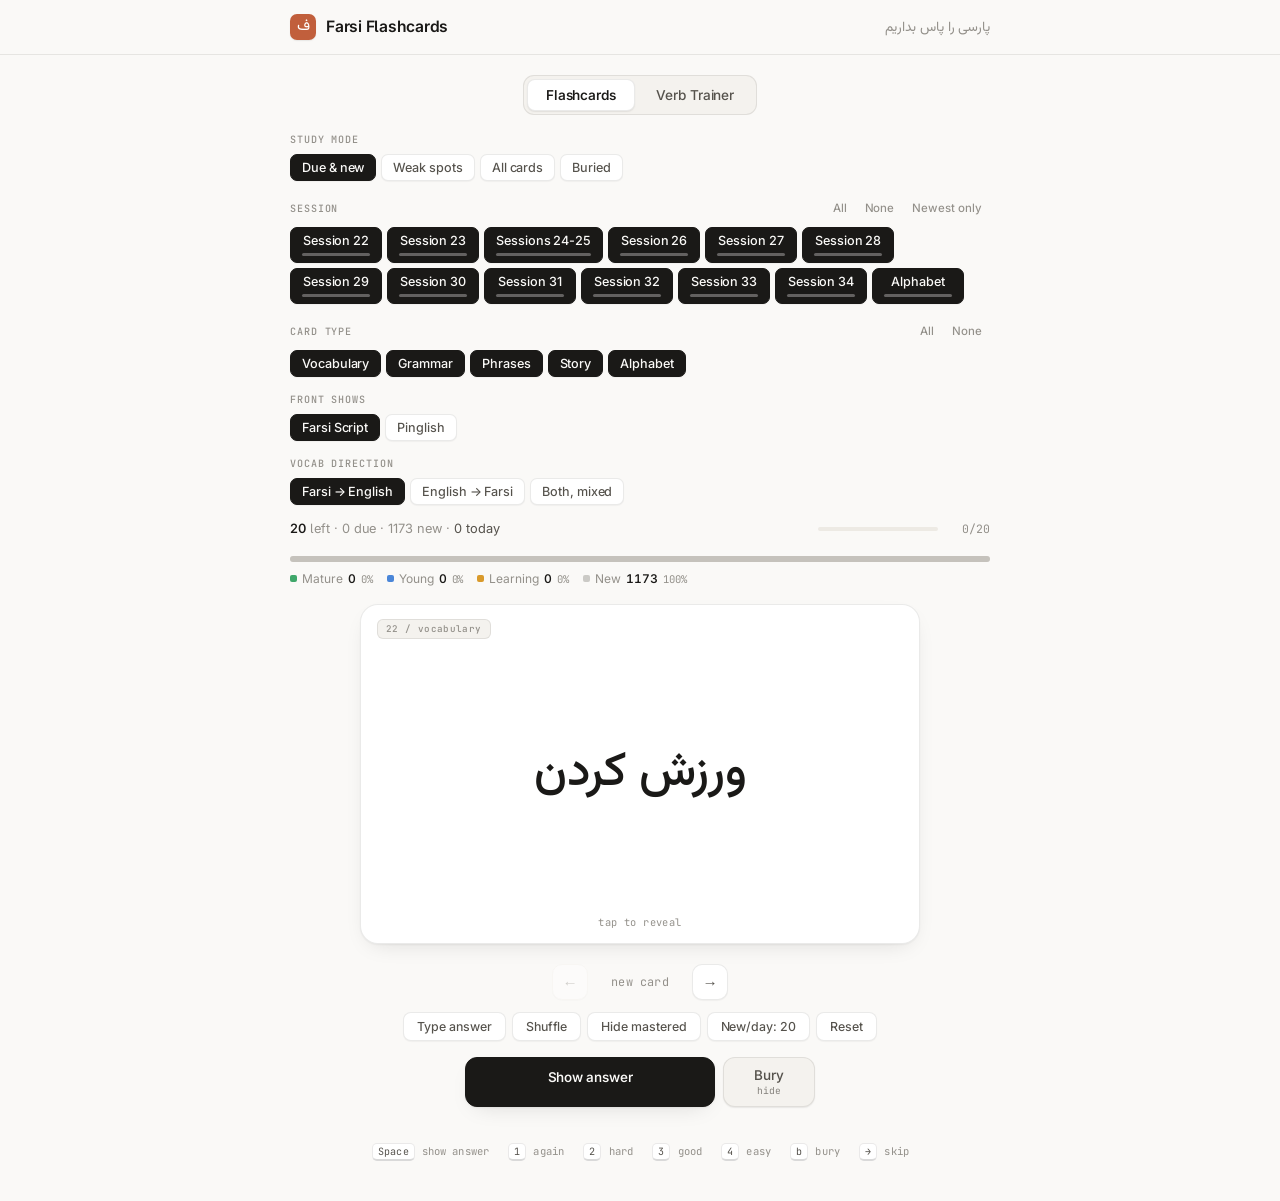
==== commit 2ded8d8c: "Add a Bury button that hides cards from study Cards marked not worth studying stay buried until you " ====
--- a/flashcards.html
+++ b/flashcards.html
@@ -1035,8 +1035,19 @@
   font-weight: 550;
   box-shadow: var(--shadow-md);
 }
+.score-btn.bury {
+  background: var(--surface-2);
+  border-color: var(--line);
+  color: var(--ink-muted);
+}
+.score-btn.unbury {
+  background: var(--accent-soft);
+  border-color: var(--accent-line);
+  color: var(--accent);
+}
 .score-btn.again:hover, .score-btn.hard:hover, .score-btn.easy:hover,
-.score-btn.know:hover, .score-btn.dunno:hover, .score-btn.show:hover {
+.score-btn.know:hover, .score-btn.dunno:hover, .score-btn.show:hover,
+.score-btn.bury:hover, .score-btn.unbury:hover {
   transform: translateY(-1px);
   border-color: currentColor;
 }
@@ -1275,6 +1286,32 @@
   background: var(--warn-soft);
   border: 1px solid var(--warn-line);
   color: var(--warn);
+  font-size: 0.76rem;
+  line-height: 1.5;
+  text-align: left;
+}
+.buried-badge {
+  position: absolute;
+  top: 14px;
+  right: 16px;
+  font-family: var(--font-mono);
+  background: var(--surface-2);
+  border: 1px solid var(--line-strong);
+  border-radius: 6px;
+  color: var(--ink-muted);
+  letter-spacing: 0.05em;
+  font-size: 0.55rem;
+  font-weight: 500;
+  padding: 3px 8px;
+  text-transform: uppercase;
+}
+.buried-tip {
+  margin-top: 12px;
+  padding: 9px 12px;
+  border-radius: 9px;
+  background: var(--surface-2);
+  border: 1px solid var(--line);
+  color: var(--ink-muted);
   font-size: 0.76rem;
   line-height: 1.5;
   text-align: left;
@@ -1356,6 +1393,12 @@
   }
   .score-btn { min-width: 0; flex: 1; padding: 10px 6px; }
   .score-btn.show { min-width: 0; width: 100%; }
+  .score-btn.bury, .score-btn.unbury {
+    flex: 1 1 100%;
+    flex-direction: row;
+    gap: 8px;
+    padding: 8px 10px;
+  }
 
   .typed-input { font-size: 16px; max-width: none; }
 
@@ -1515,7 +1558,7 @@
 <div class="score-row" id="score-row"></div>
 
 <div class="shortcuts" id="shortcuts">
-  <span><kbd>Space</kbd> show answer &nbsp; <kbd>1</kbd> again &nbsp; <kbd>2</kbd> hard &nbsp; <kbd>3</kbd> good &nbsp; <kbd>4</kbd> easy &nbsp; <kbd>&#8594;</kbd> skip</span>
+  <span><kbd>Space</kbd> show answer &nbsp; <kbd>1</kbd> again &nbsp; <kbd>2</kbd> hard &nbsp; <kbd>3</kbd> good &nbsp; <kbd>4</kbd> easy &nbsp; <kbd>b</kbd> bury &nbsp; <kbd>&#8594;</kbd> skip</span>
 </div>
 
 <script>
@@ -2926,7 +2969,7 @@
 const sessions = [{id:'22',label:'Session 22'},{id:'23',label:'Session 23'},{id:'24-25',label:'Sessions 24-25'},{id:'26',label:'Session 26'},{id:'27',label:'Session 27'},{id:'28',label:'Session 28'},{id:'29',label:'Session 29'},{id:'30',label:'Session 30'},{id:'31',label:'Session 31'},{id:'32',label:'Session 32'},{id:'33',label:'Session 33'},{id:'34',label:'Session 34'},{id:'alphabet',label:'Alphabet'}];
 const types = [{id:'vocabulary',label:'Vocabulary'},{id:'grammar',label:'Grammar'},{id:'phrases',label:'Phrases'},{id:'story',label:'Story'},{id:'alphabet',label:'Alphabet'}];
 const frontModes = [{id:'farsi',label:'Farsi Script'},{id:'pinglish',label:'Pinglish'}];
-const studyModes = [{id:'due',label:'Due & new'},{id:'weak',label:'Weak spots'},{id:'all',label:'All cards'}];
+const studyModes = [{id:'due',label:'Due & new'},{id:'weak',label:'Weak spots'},{id:'all',label:'All cards'},{id:'buried',label:'Buried'}];
 const directions = [{id:'farsi-to-english',label:'Farsi \u2192 English'},{id:'english-to-farsi',label:'English \u2192 Farsi'},{id:'both',label:'Both, mixed'}];
 
 function buildPills() {
@@ -2984,13 +3027,24 @@
   if (set.has(val)) set.delete(val); else set.add(val);
 }
 
-// Everything the current filters allow, ignoring the hide-mastered toggle —
-// the state breakdown should stay honest about cards you have already banked.
-function inScopeBase(c) {
+function isBuried(c) {
+  return !!(store.buried && store.buried[cardKey(c)]);
+}
+
+// Session / type / direction only — bury and mastery are layered on top.
+function matchesFilters(c) {
   if (!activeSessions.has(c.session)) return false;
   if (!activeTypes.has(c.type)) return false;
   if (c.type === 'vocabulary' && activeDirection !== 'both' && c.direction !== activeDirection) return false;
   return true;
+}
+
+// Everything the current filters allow, ignoring the hide-mastered toggle —
+// the state breakdown should stay honest about cards you have already banked.
+function inScopeBase(c) {
+  if (!matchesFilters(c)) return false;
+  const buried = isBuried(c);
+  return studyMode === 'buried' ? buried : !buried;
 }
 
 function inScope(c) {
@@ -3057,7 +3111,7 @@
 function applyFilters() {
   const base = CARDS.filter(inScope);
   const now = Date.now();
-  if (studyMode === 'all') {
+  if (studyMode === 'all' || studyMode === 'buried') {
     queue = base.slice();
     if (shuffled) shuffle(queue);
   } else if (studyMode === 'weak') {
@@ -3110,6 +3164,9 @@
 }
 
 function statsLine() {
+  if (studyMode === 'buried') {
+    return `<strong>${queue.length}</strong> buried &middot; hidden from study`;
+  }
   const s = scopeStats();
   const streak = studyStreak();
   return `<strong>${queue.length}</strong> left &middot; ${s.due} due &middot; ${s.fresh} new`
@@ -3126,7 +3183,11 @@
   if (queue.length === 0) {
     const s = scopeStats();
     let msg;
-    if (reviewedCount > 0) {
+    if (studyMode === 'buried') {
+      msg = reviewedCount > 0
+        ? `<div class="empty-state"><h2>Done for now</h2><p>Restored ${reviewedCount} card${reviewedCount === 1 ? '' : 's'}.</p></div>`
+        : '<div class="empty-state"><h2>Nothing buried</h2><p>Bury a card to hide it from study. It stays gone until you unbury it here.</p></div>';
+    } else if (reviewedCount > 0) {
       const nd = nextDueLabel();
       msg = `<div class="empty-state"><h2>Done for now</h2><p>${reviewedCount} card${reviewedCount === 1 ? '' : 's'} reviewed.`
         + (s.fresh ? ` ${s.fresh} new card${s.fresh === 1 ? '' : 's'} waiting behind today's limit of ${newPerDay}.` : '')
@@ -3138,7 +3199,10 @@
         + (s.fresh ? ` ${s.fresh} unseen card${s.fresh === 1 ? '' : 's'} left — raise New/day or switch to All cards to get ahead.` : '')
         + '</p></div>';
     } else {
-      msg = '<div class="empty-state"><h2>No cards match</h2><p>Adjust the filters above</p></div>';
+      const buriedN = countBuried();
+      msg = buriedN
+        ? `<div class="empty-state"><h2>No cards match</h2><p>${buriedN} buried card${buriedN === 1 ? '' : 's'} hidden from study. Open Buried to restore one.</p></div>`
+        : '<div class="empty-state"><h2>No cards match</h2><p>Adjust the filters above</p></div>';
     }
     area.innerHTML = msg;
     document.getElementById('nav-pos').textContent = '0 / 0';
@@ -3190,7 +3254,13 @@
     }
   }
 
-  if (isMastered(c)) {
+  if (isBuried(c)) {
+    front.insertAdjacentHTML('beforeend', '<span class="buried-badge">buried</span>');
+    back.insertAdjacentHTML('beforeend', '<span class="buried-badge">buried</span>');
+    const body = back.querySelector('.back-content');
+    if (body) body.insertAdjacentHTML('beforeend',
+      '<div class="buried-tip">Hidden from study. Unbury it if you want this card to come back.</div>');
+  } else if (isMastered(c)) {
     front.insertAdjacentHTML('beforeend', '<span class="mastered-badge">mastered</span>');
     back.insertAdjacentHTML('beforeend', '<span class="mastered-badge">mastered</span>');
   } else if (isLeech(c)) {
@@ -3306,10 +3376,15 @@
 }
 
 function resetProgress() {
-  const base = CARDS.filter(inScopeBase);
-  const hasSaved = base.some(c => store.srs[cardKey(c)]);
-  if (hasSaved && !confirm('Reset the review schedule for the cards in this view? They go back to being brand new.')) return;
-  for (const c of base) { delete store.srs[cardKey(c)]; delete store.mastery[cardKey(c)]; }
+  const base = CARDS.filter(matchesFilters);
+  const hasSaved = base.some(c => store.srs[cardKey(c)] || isBuried(c));
+  if (hasSaved && !confirm('Reset the review schedule for the cards in this view? They go back to being brand new, and any buried cards come back.')) return;
+  for (const c of base) {
+    const k = cardKey(c);
+    delete store.srs[k];
+    delete store.mastery[k];
+    if (store.buried) delete store.buried[k];
+  }
   applyFilters();
 }
 
@@ -3325,9 +3400,10 @@
   bumpRevToday();
   const st = fsrsReview(prev, g, now);
   store.srs[k] = st;
+  if (store.buried) delete store.buried[k];
   reviewedCount++;
   queue.splice(idx, 1);
-  if (st.due - now <= SITTING_MS) {
+  if (st.due - now <= SITTING_MS && studyMode !== 'buried') {
     const pos = Math.min(queue.length, idx + 3 + Math.floor(Math.random() * 4));
     queue.splice(pos, 0, c);
   }
@@ -3360,6 +3436,40 @@
   { g: 4, label: 'Easy', cls: 'easy' },
 ];
 
+function buryBtnHTML() {
+  return isBuried(queue[idx])
+    ? '<button class="score-btn unbury" onclick="unburyCard()"><span>Unbury</span><span class="score-sub">restore</span></button>'
+    : '<button class="score-btn bury" onclick="buryCard()"><span>Bury</span><span class="score-sub">hide</span></button>';
+}
+
+function buryCard() {
+  if (tab !== 'cards' || !queue.length) return;
+  const c = queue[idx];
+  if (isBuried(c)) return;
+  if (!store.buried) store.buried = {};
+  store.buried[cardKey(c)] = Date.now();
+  reviewedCount++;
+  queue.splice(idx, 1);
+  if (idx >= queue.length) idx = 0;
+  flipped = false;
+  typedResult = null;
+  typedValue = '';
+  render();
+}
+
+function unburyCard() {
+  if (tab !== 'cards' || !queue.length) return;
+  const c = queue[idx];
+  if (!isBuried(c)) return;
+  delete store.buried[cardKey(c)];
+  queue.splice(idx, 1);
+  if (idx >= queue.length) idx = 0;
+  flipped = false;
+  typedResult = null;
+  typedValue = '';
+  render();
+}
+
 function renderScoreRow() {
   const row = document.getElementById('score-row');
   if (!row) return;
@@ -3372,7 +3482,7 @@
   }
   if (!queue.length) { row.innerHTML = ''; return; }
   if (!flipped) {
-    row.innerHTML = '<button class="score-btn show" onclick="flipCard()">Show answer</button>';
+    row.innerHTML = '<button class="score-btn show" onclick="flipCard()">Show answer</button>' + buryBtnHTML();
     return;
   }
   const prev = store.srs[cardKey(queue[idx])];
@@ -3382,7 +3492,7 @@
     const suggest = typedResult === 'wrong' && g === 1 ? ' suggest' : '';
     return `<button class="score-btn ${cls}${suggest}" onclick="gradeCard(${g})">`
       + `<span>${label}</span><span class="score-sub">${fmtIvl(st.due - now)}</span></button>`;
-  }).join('');
+  }).join('') + buryBtnHTML();
 }
 
 document.addEventListener('keydown', e => {
@@ -3397,12 +3507,15 @@
     if (e.key === '2') markCard(true);
   } else if (e.key >= '1' && e.key <= '4') {
     gradeCard(Number(e.key));
+  } else if (e.key === 'b' || e.key === 'B') {
+    if (queue.length && isBuried(queue[idx])) unburyCard();
+    else buryCard();
   }
 });
 
 // ===== Local storage persistence =====
 const LS_KEY = 'farsi-flashcards-v1';
-let store = { prefs: {}, mastery: {}, drill: {}, srs: {}, newLog: {}, revLog: {}, migratedV2: false };
+let store = { prefs: {}, mastery: {}, drill: {}, srs: {}, buried: {}, newLog: {}, revLog: {}, migratedV2: false };
 try {
   const saved = JSON.parse(localStorage.getItem(LS_KEY));
   if (saved && typeof saved === 'object') {
@@ -3410,6 +3523,7 @@
     store.mastery = saved.mastery || {};
     store.drill = saved.drill || {};
     store.srs = saved.srs || {};
+    store.buried = saved.buried || {};
     store.newLog = saved.newLog || {};
     store.revLog = saved.revLog || {};
     store.migratedV2 = !!saved.migratedV2;
@@ -4039,7 +4153,7 @@
     hint.hidden = standalone || window.innerWidth > 720;
   }
   document.getElementById('shortcuts').innerHTML = tab === 'cards'
-    ? '<span><kbd>Space</kbd> show answer &nbsp; <kbd>1</kbd> again &nbsp; <kbd>2</kbd> hard &nbsp; <kbd>3</kbd> good &nbsp; <kbd>4</kbd> easy &nbsp; <kbd>&#8594;</kbd> skip'
+    ? '<span><kbd>Space</kbd> show answer &nbsp; <kbd>1</kbd> again &nbsp; <kbd>2</kbd> hard &nbsp; <kbd>3</kbd> good &nbsp; <kbd>4</kbd> easy &nbsp; <kbd>b</kbd> bury &nbsp; <kbd>&#8594;</kbd> skip'
       + (ttsReady() ? ' &nbsp; <kbd>s</kbd> hear it' : '') + '</span>'
     : '<span><kbd>Space</kbd> flip &nbsp; <kbd>&#8592;</kbd><kbd>&#8594;</kbd> navigate &nbsp; <kbd>1</kbd> again &nbsp; <kbd>2</kbd> got it</span>';
 }
@@ -4162,6 +4276,7 @@
   for (const c of CARDS) {
     if (!activeTypes.has(c.type)) continue;
     if (c.type === 'vocabulary' && activeDirection !== 'both' && c.direction !== activeDirection) continue;
+    if (isBuried(c)) continue;
     let e = m.get(c.session);
     if (!e) m.set(c.session, e = emptyCounts());
     e[cardState(c)]++;
@@ -4215,10 +4330,17 @@
     + `<span class="legend-pct">${Math.round(pct(st.id))}%</span></span>`).join('');
 
   const leeches = countLeeches();
-  const note = leeches
-    ? `<button type="button" class="scope-note" onclick="studyWeakSpots()">`
-      + `${leeches} leech${leeches === 1 ? '' : 'es'} — study weak spots</button>`
-    : '';
+  const buriedN = countBuried();
+  const notes = [];
+  if (leeches) {
+    notes.push(`<button type="button" class="scope-note" onclick="studyWeakSpots()">`
+      + `${leeches} leech${leeches === 1 ? '' : 'es'} — study weak spots</button>`);
+  }
+  if (buriedN) {
+    notes.push(`<button type="button" class="scope-note" onclick="studyBuried()">`
+      + `${buriedN} buried</button>`);
+  }
+  const note = notes.join('');
 
   el.innerHTML = `<div class="scope-track">${track}</div>`
     + `<div class="scope-legend">${legend}${note}</div>`;
@@ -4273,8 +4395,20 @@
   return n;
 }
 
+function countBuried() {
+  let n = 0;
+  for (const c of CARDS) if (matchesFilters(c) && isBuried(c)) n++;
+  return n;
+}
+
 function studyWeakSpots() {
   studyMode = 'weak';
+  buildPills();
+  applyFilters();
+}
+
+function studyBuried() {
+  studyMode = 'buried';
   buildPills();
   applyFilters();
 }
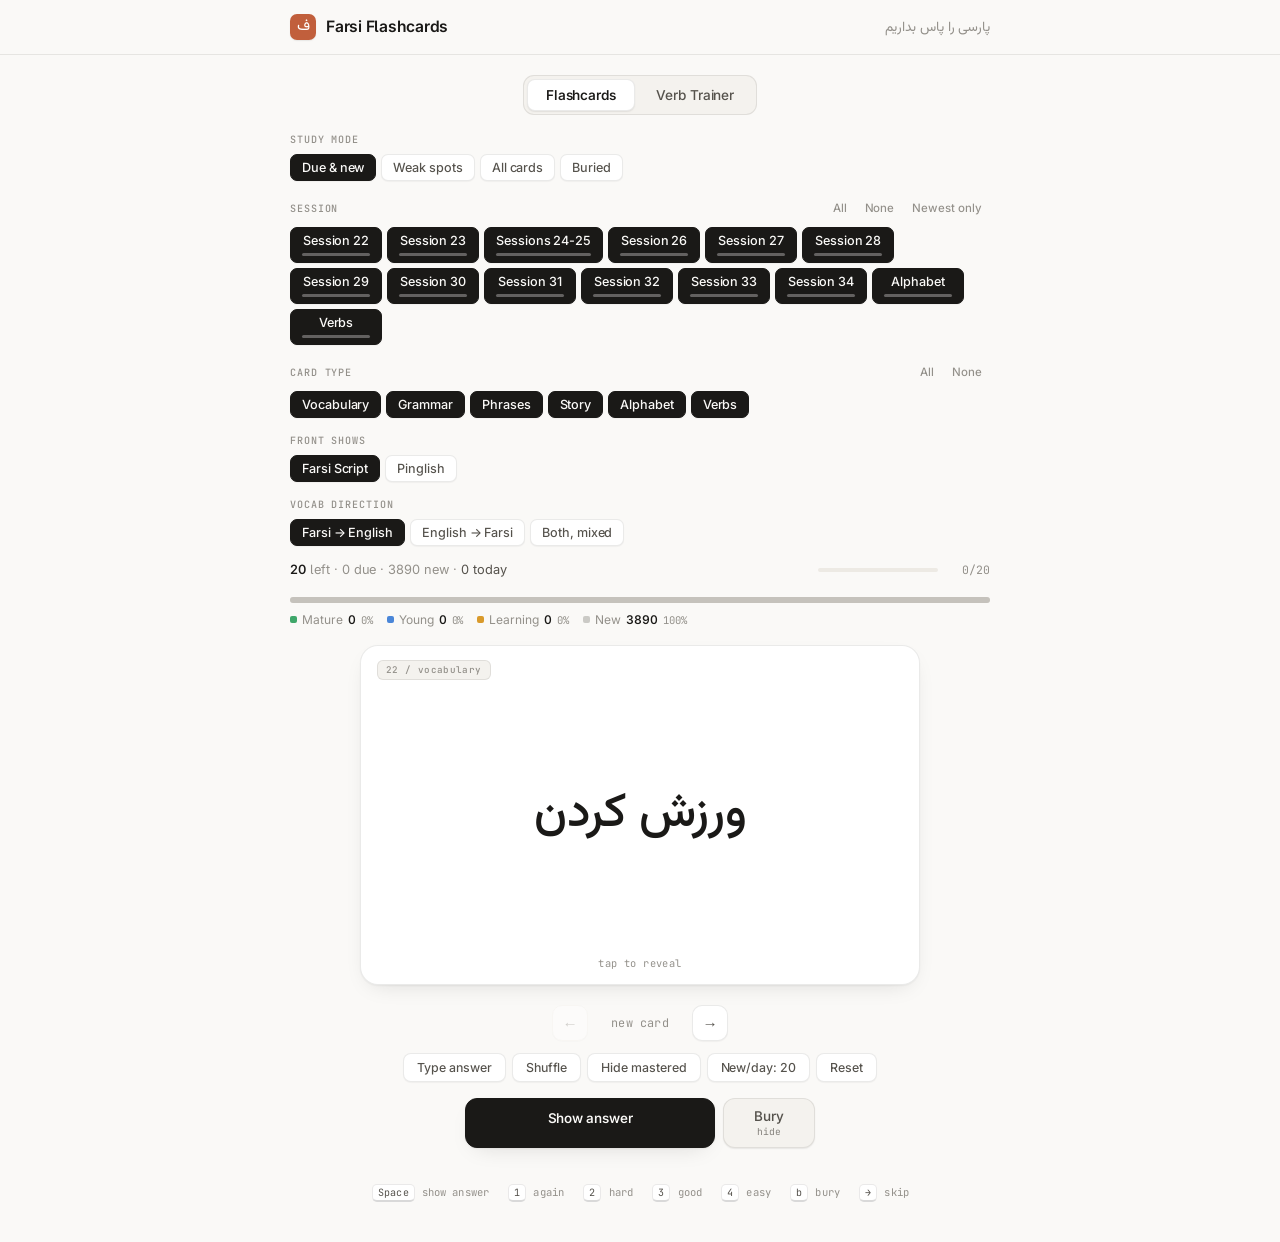
==== commit 2638f5a0: "Add verb meaning cards for every conjugation, both ways Generate Farsi↔English cards from the traine" ====
--- a/flashcards.html
+++ b/flashcards.html
@@ -2942,8 +2942,8 @@
 for (const c of alphabet) { addCards('alphabet','alphabet', [c], 'letter'); }
 
 // State
-let activeSessions = new Set(['22','23','24-25','26','27','28','29','30','31','32','33','34','alphabet']);
-let activeTypes = new Set(['vocabulary','grammar','phrases','story','alphabet']);
+let activeSessions = new Set(['22','23','24-25','26','27','28','29','30','31','32','33','34','alphabet','verbs']);
+let activeTypes = new Set(['vocabulary','grammar','phrases','story','alphabet','verbs']);
 let activeDirection = 'farsi-to-english';
 let frontMode = 'farsi';
 let queue = [];
@@ -2966,8 +2966,8 @@
 let drillRight = 0;
 let drillWrong = 0;
 
-const sessions = [{id:'22',label:'Session 22'},{id:'23',label:'Session 23'},{id:'24-25',label:'Sessions 24-25'},{id:'26',label:'Session 26'},{id:'27',label:'Session 27'},{id:'28',label:'Session 28'},{id:'29',label:'Session 29'},{id:'30',label:'Session 30'},{id:'31',label:'Session 31'},{id:'32',label:'Session 32'},{id:'33',label:'Session 33'},{id:'34',label:'Session 34'},{id:'alphabet',label:'Alphabet'}];
-const types = [{id:'vocabulary',label:'Vocabulary'},{id:'grammar',label:'Grammar'},{id:'phrases',label:'Phrases'},{id:'story',label:'Story'},{id:'alphabet',label:'Alphabet'}];
+const sessions = [{id:'22',label:'Session 22'},{id:'23',label:'Session 23'},{id:'24-25',label:'Sessions 24-25'},{id:'26',label:'Session 26'},{id:'27',label:'Session 27'},{id:'28',label:'Session 28'},{id:'29',label:'Session 29'},{id:'30',label:'Session 30'},{id:'31',label:'Session 31'},{id:'32',label:'Session 32'},{id:'33',label:'Session 33'},{id:'34',label:'Session 34'},{id:'alphabet',label:'Alphabet'},{id:'verbs',label:'Verbs'}];
+const types = [{id:'vocabulary',label:'Vocabulary'},{id:'grammar',label:'Grammar'},{id:'phrases',label:'Phrases'},{id:'story',label:'Story'},{id:'alphabet',label:'Alphabet'},{id:'verbs',label:'Verbs'}];
 const frontModes = [{id:'farsi',label:'Farsi Script'},{id:'pinglish',label:'Pinglish'}];
 const studyModes = [{id:'due',label:'Due & new'},{id:'weak',label:'Weak spots'},{id:'all',label:'All cards'},{id:'buried',label:'Buried'}];
 const directions = [{id:'farsi-to-english',label:'Farsi \u2192 English'},{id:'english-to-farsi',label:'English \u2192 Farsi'},{id:'both',label:'Both, mixed'}];
@@ -3035,7 +3035,7 @@
 function matchesFilters(c) {
   if (!activeSessions.has(c.session)) return false;
   if (!activeTypes.has(c.type)) return false;
-  if (c.type === 'vocabulary' && activeDirection !== 'both' && c.direction !== activeDirection) return false;
+  if ((c.type === 'vocabulary' || c.type === 'verbs') && activeDirection !== 'both' && c.direction !== activeDirection) return false;
   return true;
 }
 
@@ -3219,7 +3219,19 @@
   const front = document.getElementById('card-front');
   const back = document.getElementById('card-back');
 
-  if (c.type === 'alphabet') {
+  if (c.type === 'verbs') {
+    const tag = c.direction === 'english-to-farsi' ? 'VERBS / EN\u2192FA' : 'VERBS';
+    if (c.direction === 'english-to-farsi') {
+      front.innerHTML = `<span class="card-tag">${tag}</span><div class="front-content"><div class="english-big">${c.english}</div></div><span class="tap-hint">tap to reveal</span>`;
+      back.innerHTML = `<span class="card-tag">${tag}</span><div class="back-content"><div class="farsi-answer">${c.farsi}</div><div class="pinglish">${c.pinglish}</div><div class="breakdown">${c.breakdown}</div></div>`;
+    } else if (frontMode === 'pinglish') {
+      front.innerHTML = `<span class="card-tag">${tag}</span><div class="front-content"><div class="english-big" style="font-size:1.8rem;font-style:italic;color:var(--blue)">${c.pinglish}</div></div><span class="tap-hint">tap to reveal</span>`;
+      back.innerHTML = `<span class="card-tag">${tag}</span><div class="back-content"><div class="farsi-answer">${c.farsi}</div><div class="meaning">${c.english}</div><div class="breakdown">${c.breakdown}</div></div>`;
+    } else {
+      front.innerHTML = `<span class="card-tag">${tag}</span><div class="front-content"><div class="farsi-big">${c.farsi}</div></div><span class="tap-hint">tap to reveal</span>`;
+      back.innerHTML = `<span class="card-tag">${tag}</span><div class="back-content"><div class="farsi-answer">${c.farsi}</div><div class="pinglish">${c.pinglish}</div><div class="meaning">${c.english}</div><div class="breakdown">${c.breakdown}</div></div>`;
+    }
+  } else if (c.type === 'alphabet') {
     const tag = 'ALPHABET';
     if (frontMode === 'pinglish') {
       front.innerHTML = `<span class="card-tag">${tag}</span><div class="front-content"><div class="english-big">${c.name}</div><div class="pinglish" style="margin-top:8px">Sound: ${c.sound}</div></div><span class="tap-hint">tap to reveal</span>`;
@@ -3979,6 +3991,194 @@
   return s;
 }
 
+// ===== Verb meaning cards (general flashcards) =====
+//
+// The trainer drills *producing* a form. These cards drill *what it means*,
+// both ways, for every person × tense the engine can build.
+
+const EN_SUBJ = ['I', 'you', 'he/she', 'we', 'you (pl/formal)', 'they'];
+const EN_POSS = ['my', 'your', 'their', 'our', 'your', 'their'];
+const EN_BE_PRES = ['am', 'are', 'is', 'are', 'are', 'are'];
+const EN_BE_PAST = ['was', 'were', 'was', 'were', 'were', 'were'];
+const EN_FUT = ["I'll", "you'll", "he/she'll", "we'll", "you'll", "they'll"];
+const EN_NO_FUTURE = new Set(['be', 'have', 'own', 'know', 'want', 'like', 'love']);
+const EN_DOUBLE = new Set(['shop', 'chat', 'get', 'put', 'hit', 'sit', 'clap', 'stop', 'plan']);
+const EN_IRREG = {
+  be: {},
+  have: { pres3: 'has', past: 'had', gerund: 'having' },
+  do: { pres3: 'does', past: 'did', gerund: 'doing' },
+  go: { past: 'went' },
+  come: { past: 'came' },
+  eat: { past: 'ate' },
+  drink: { past: 'drank' },
+  say: { past: 'said' },
+  tell: { past: 'told' },
+  give: { past: 'gave', gerund: 'giving' },
+  see: { past: 'saw', gerund: 'seeing' },
+  sit: { past: 'sat', gerund: 'sitting' },
+  get: { past: 'got', gerund: 'getting' },
+  make: { past: 'made', gerund: 'making' },
+  buy: { past: 'bought' },
+  sell: { past: 'sold' },
+  sleep: { past: 'slept' },
+  wake: { past: 'woke', gerund: 'waking' },
+  become: { past: 'became', gerund: 'becoming' },
+  hit: { past: 'hit', gerund: 'hitting' },
+  strike: { past: 'struck', gerund: 'striking' },
+  know: { past: 'knew', gerund: 'knowing' },
+  think: { past: 'thought' },
+  teach: { pres3: 'teaches', past: 'taught' },
+  feed: { past: 'fed' },
+  read: { past: 'read' },
+  speak: { past: 'spoke', gerund: 'speaking' },
+  put: { past: 'put', gerund: 'putting' },
+  hurt: { past: 'hurt' },
+  ride: { past: 'rode', gerund: 'riding' },
+  beat: { past: 'beat' },
+  ring: { past: 'rang' },
+  die: { pres3: 'dies', past: 'died', gerund: 'dying' },
+  live: { pres3: 'lives', past: 'lived' },
+  sing: { past: 'sang' },
+  spread: { past: 'spread' },
+  wind: { past: 'wound' },
+  drive: { past: 'drove', gerund: 'driving' },
+};
+
+function enPres3(verb) {
+  if (EN_IRREG[verb] && EN_IRREG[verb].pres3) return EN_IRREG[verb].pres3;
+  if (/[sxz]$|[cs]h$/.test(verb) || /[^aeiou]o$/.test(verb)) return verb + 'es';
+  if (/[^aeiou]y$/.test(verb)) return verb.slice(0, -1) + 'ies';
+  return verb + 's';
+}
+
+function enPastForm(verb) {
+  if (EN_IRREG[verb] && EN_IRREG[verb].past) return EN_IRREG[verb].past;
+  if (verb.endsWith('e')) return verb + 'd';
+  if (/[^aeiou]y$/.test(verb)) return verb.slice(0, -1) + 'ied';
+  if (EN_DOUBLE.has(verb)) return verb + verb.slice(-1) + 'ed';
+  return verb + 'ed';
+}
+
+function enGerund(verb) {
+  if (EN_IRREG[verb] && EN_IRREG[verb].gerund) return EN_IRREG[verb].gerund;
+  if (verb.endsWith('ie')) return verb.slice(0, -2) + 'ying';
+  if (verb.endsWith('e') && !verb.endsWith('ee')) return verb.slice(0, -1) + 'ing';
+  if (EN_DOUBLE.has(verb)) return verb + verb.slice(-1) + 'ing';
+  return verb + 'ing';
+}
+
+function enSenses(en) {
+  return String(en).split(/[,;]/).map(s => s.trim()).filter(Boolean).map(s => s.replace(/^to\s+/, ''));
+}
+
+function enSplitHead(sense) {
+  let note = '';
+  const m = sense.match(/^(.*?)(\s*\([^)]*\))$/);
+  let head = sense;
+  if (m) { head = m[1].trim(); note = m[2]; }
+  if (head === 'be' || head.startsWith('be ')) {
+    return { verb: 'be', rest: head.slice(2).trim(), note };
+  }
+  const i = head.indexOf(' ');
+  return i < 0
+    ? { verb: head, rest: '', note }
+    : { verb: head.slice(0, i), rest: head.slice(i + 1), note };
+}
+
+function enRest(rest, note, pi, forImp) {
+  let r = rest || '';
+  if (r) r = r.replace(/\bone's\b/g, forImp ? 'your' : EN_POSS[pi]);
+  return (r ? ' ' + r : '') + (note || '');
+}
+
+function enFinite(sense, tense, pi) {
+  const { verb, rest, note } = enSplitHead(sense);
+  const subj = EN_SUBJ[pi];
+  const r = enRest(rest, note, pi, false);
+  if (verb === 'be') {
+    if (tense === 'present') return `${subj} ${EN_BE_PRES[pi]}${r}`;
+    if (tense === 'negative') return `${subj} ${EN_BE_PRES[pi]} not${r}`;
+    if (tense === 'past') return `${subj} ${EN_BE_PAST[pi]}${r}`;
+    if (tense === 'pastneg') return `${subj} ${EN_BE_PAST[pi]} not${r}`;
+    if (tense === 'continuous') return `${subj} ${EN_BE_PRES[pi]}${r} right now`;
+  }
+  if (tense === 'present') {
+    const v = pi === 2 ? enPres3(verb) : verb;
+    const now = `${subj} ${v}${r}`;
+    if (EN_NO_FUTURE.has(verb)) return now;
+    return `${now} / ${EN_FUT[pi]} ${verb}${r}`;
+  }
+  if (tense === 'negative') {
+    const aux = pi === 2 ? "doesn't" : "don't";
+    return `${subj} ${aux} ${verb}${r}`;
+  }
+  if (tense === 'past') return `${subj} ${enPastForm(verb)}${r}`;
+  if (tense === 'pastneg') return `${subj} didn't ${verb}${r}`;
+  if (tense === 'continuous') return `${subj} ${EN_BE_PRES[pi]} ${enGerund(verb)}${r} right now`;
+  return `${subj} ${verb}${r}`;
+}
+
+function enCommand(sense, neg, plural) {
+  const { verb, rest, note } = enSplitHead(sense);
+  const r = enRest(rest, note, 1, true);
+  const who = plural ? ' (formal/plural)' : '';
+  if (verb === 'be') {
+    const core = (neg ? "Don't be" : 'Be') + r;
+    return core + '!' + who;
+  }
+  const stem = verb.charAt(0).toUpperCase() + verb.slice(1);
+  const core = (neg ? "Don't " + verb : stem) + r;
+  return core + '!' + who;
+}
+
+function enMeaning(v, tense, pi) {
+  const senses = enSenses(v.en);
+  const isImp = tense === 'imperative' || tense === 'impneg';
+  const parts = senses.map(s => isImp
+    ? enCommand(s, tense === 'impneg', pi === 4)
+    : enFinite(s, tense, pi));
+  const seen = new Set();
+  const uniq = [];
+  for (const p of parts) if (!seen.has(p)) { seen.add(p); uniq.push(p); }
+  return uniq.join(' / ');
+}
+
+function verbCardBreakdown(v, tense, pi) {
+  if (tense === 'infinitive') {
+    return `${v.fa} \u00B7 ${v.pin} \u00B7 infinitive \u2014 dictionary form`;
+  }
+  const t = TENSES.find(x => x.id === tense);
+  const isImp = tense === 'imperative' || tense === 'impneg';
+  const person = isImp
+    ? (pi === 4 ? 'shom\u0101 \u2014 you (pl/formal)' : 'to \u2014 you')
+    : `${PERSONS[pi].pin} \u2014 ${PERSONS[pi].en}`;
+  return `${v.fa} \u00B7 ${v.pin} \u00B7 ${t ? t.label : tense} \u00B7 ${person}<br>${drillBreakdown({ v, tense, pi })}`;
+}
+
+function registerVerbMeaningCards() {
+  const items = [];
+  for (const v of VERBS) {
+    items.push([v.fa, v.pin, v.en, verbCardBreakdown(v, 'infinitive', 0)]);
+    for (const t of TENSES) {
+      if (t.id === 'continuous' && v.noCont) continue;
+      if ((t.id === 'imperative' || t.id === 'impneg') && !v.imp) continue;
+      const pis = (t.id === 'imperative' || t.id === 'impneg') ? [1, 4] : [0, 1, 2, 3, 4, 5];
+      for (const pi of pis) {
+        const form = drillAnswer({ v, tense: t.id, pi });
+        if (!form || !form.fa) continue;
+        const english = `${enMeaning(v, t.id, pi)} \u2014 ${v.pin}`;
+        items.push([form.fa, form.pin, english, verbCardBreakdown(v, t.id, pi)]);
+      }
+    }
+  }
+  for (const item of items) {
+    addCards('verbs', 'verbs', [item], 'farsi-to-english');
+    addCards('verbs', 'verbs', [item], 'english-to-farsi');
+  }
+}
+
+registerVerbMeaningCards();
+
 function browseVerbs() { return VERBS.filter(v => activeVerbs.has(v.id)); }
 
 function newDrillPrompt() {
@@ -4275,7 +4475,7 @@
   const m = new Map();
   for (const c of CARDS) {
     if (!activeTypes.has(c.type)) continue;
-    if (c.type === 'vocabulary' && activeDirection !== 'both' && c.direction !== activeDirection) continue;
+    if ((c.type === 'vocabulary' || c.type === 'verbs') && activeDirection !== 'both' && c.direction !== activeDirection) continue;
     if (isBuried(c)) continue;
     let e = m.get(c.session);
     if (!e) m.set(c.session, e = emptyCounts());
@@ -4363,7 +4563,7 @@
 
 // "Newest" means the last numbered session in the list, not the alphabet.
 function onlyNewestSession() {
-  const numbered = sessions.filter(x => x.id !== 'alphabet');
+  const numbered = sessions.filter(x => x.id !== 'alphabet' && x.id !== 'verbs');
   const newest = numbered[numbered.length - 1];
   if (!newest) return;
   activeSessions = new Set([newest.id]);
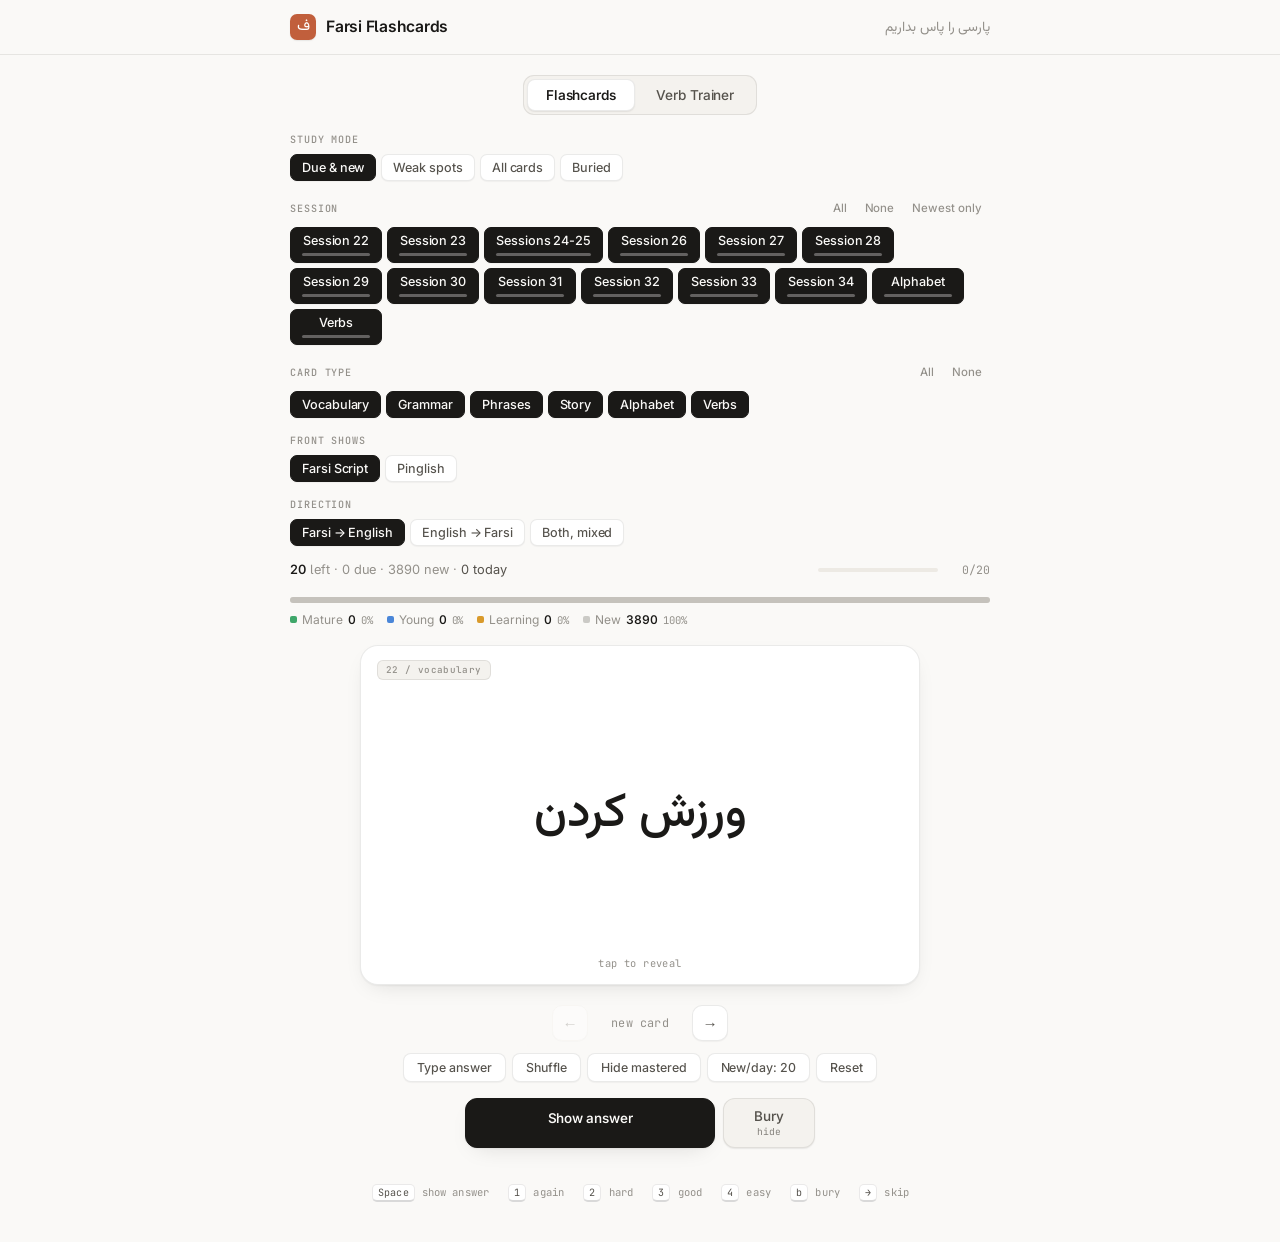
==== commit 5678b47e: "Flip phrases, grammar, and story to English fronts English → Farsi only applied to vocabulary and ve" ====
--- a/flashcards.html
+++ b/flashcards.html
@@ -1053,6 +1053,7 @@
 }
 .score-btn.show:hover { border-color: var(--text); filter: brightness(1.12); }
 .score-btn.suggest { box-shadow: 0 0 0 3px var(--bad-soft), var(--shadow-sm); }
+.score-btn.know.suggest { box-shadow: 0 0 0 3px var(--ok-soft), var(--shadow-sm); }
 
 /* ---------- Shortcuts ---------- */
 
@@ -1084,6 +1085,7 @@
   color: var(--text);
   letter-spacing: -0.02em;
 }
+.empty-state .action-btn { margin-top: 12px; }
 
 /* ---------- Verb trainer ---------- */
 
@@ -1501,7 +1503,7 @@
     <div class="pills" id="front-pills"></div>
   </div>
   <div class="filter-group">
-    <label>Vocab Direction</label>
+    <label>Direction</label>
     <div class="pills" id="dir-pills"></div>
   </div>
 </div>
@@ -1512,11 +1514,33 @@
     <div class="pills" id="vt-mode-pills"></div>
   </div>
   <div class="filter-group" id="vt-tense-group">
-    <label>Tenses</label>
+    <div class="filter-head">
+      <label>Tenses</label>
+      <div class="filter-acts">
+        <button type="button" class="mini" onclick="setAllTenses(true)">All</button>
+        <button type="button" class="mini" onclick="setAllTenses(false)">None</button>
+      </div>
+    </div>
     <div class="pills" id="vt-tense-pills"></div>
   </div>
+  <div class="filter-group" id="vt-person-group">
+    <div class="filter-head">
+      <label>Person</label>
+      <div class="filter-acts">
+        <button type="button" class="mini" onclick="setAllPersons(true)">All</button>
+        <button type="button" class="mini" onclick="setAllPersons(false)">None</button>
+      </div>
+    </div>
+    <div class="pills" id="vt-person-pills"></div>
+  </div>
   <div class="filter-group">
-    <label>Verbs</label>
+    <div class="filter-head">
+      <label>Verbs</label>
+      <div class="filter-acts">
+        <button type="button" class="mini" onclick="setAllVtVerbs(true)">All</button>
+        <button type="button" class="mini" onclick="setAllVtVerbs(false)">None</button>
+      </div>
+    </div>
     <div class="pills" id="vt-verb-pills"></div>
   </div>
 </div>
@@ -1551,7 +1575,7 @@
   <button class="action-btn" id="audio-btn" onclick="toggleAudio()" hidden>Auto-play audio</button>
   <button class="action-btn" id="shuffle-btn" onclick="toggleShuffle()">Shuffle</button>
   <button class="action-btn" id="mastered-btn" onclick="toggleHideMastered()">Hide mastered</button>
-  <button class="action-btn" id="newlimit-btn" onclick="cycleNewLimit()">New/day: 20</button>
+  <button class="action-btn" id="newlimit-btn" title="New cards per day, counted separately for each direction" onclick="cycleNewLimit()">New/day: 20</button>
   <button class="action-btn" onclick="resetProgress()">Reset</button>
 </div>
 
@@ -1866,14 +1890,14 @@
 
 // Build card set
 for (const c of s22_vocab)   { addCards('22','vocabulary',  [c], 'farsi-to-english'); addCards('22','vocabulary',  [c], 'english-to-farsi'); }
-for (const c of s22_grammar) { addCards('22','grammar',     [c], 'farsi-to-english'); }
-for (const c of s22_phrases) { addCards('22','phrases',     [c], 'farsi-to-english'); }
+for (const c of s22_grammar) { addCards('22','grammar',     [c], 'farsi-to-english'); addCards('22','grammar',     [c], 'english-to-farsi'); }
+for (const c of s22_phrases) { addCards('22','phrases',     [c], 'farsi-to-english'); addCards('22','phrases',     [c], 'english-to-farsi'); }
 for (const c of s23_vocab)   { addCards('23','vocabulary',  [c], 'farsi-to-english'); addCards('23','vocabulary',  [c], 'english-to-farsi'); }
-for (const c of s23_grammar) { addCards('23','grammar',     [c], 'farsi-to-english'); }
-for (const c of s23_phrases) { addCards('23','phrases',     [c], 'farsi-to-english'); }
+for (const c of s23_grammar) { addCards('23','grammar',     [c], 'farsi-to-english'); addCards('23','grammar',     [c], 'english-to-farsi'); }
+for (const c of s23_phrases) { addCards('23','phrases',     [c], 'farsi-to-english'); addCards('23','phrases',     [c], 'english-to-farsi'); }
 for (const c of s2425_vocab)   { addCards('24-25','vocabulary',  [c], 'farsi-to-english'); addCards('24-25','vocabulary',  [c], 'english-to-farsi'); }
-for (const c of s2425_grammar) { addCards('24-25','grammar',     [c], 'farsi-to-english'); }
-for (const c of s2425_phrases) { addCards('24-25','phrases',     [c], 'farsi-to-english'); }
+for (const c of s2425_grammar) { addCards('24-25','grammar',     [c], 'farsi-to-english'); addCards('24-25','grammar',     [c], 'english-to-farsi'); }
+for (const c of s2425_phrases) { addCards('24-25','phrases',     [c], 'farsi-to-english'); addCards('24-25','phrases',     [c], 'english-to-farsi'); }
 
 // SESSION 26 DATA
 const s26_vocab = [
@@ -2006,8 +2030,8 @@
 ];
 
 for (const c of s26_vocab)   { addCards('26','vocabulary',  [c], 'farsi-to-english'); addCards('26','vocabulary',  [c], 'english-to-farsi'); }
-for (const c of s26_grammar) { addCards('26','grammar',     [c], 'farsi-to-english'); }
-for (const c of s26_phrases) { addCards('26','phrases',     [c], 'farsi-to-english'); }
+for (const c of s26_grammar) { addCards('26','grammar',     [c], 'farsi-to-english'); addCards('26','grammar',     [c], 'english-to-farsi'); }
+for (const c of s26_phrases) { addCards('26','phrases',     [c], 'farsi-to-english'); addCards('26','phrases',     [c], 'english-to-farsi'); }
 
 // SESSION 27 DATA — moods, feelings (sardam-e...), weather, infinitives as nouns, because/why
 const s27_vocab = [
@@ -2913,31 +2937,31 @@
 ];
 
 for (const c of s27_vocab)   { addCards('27','vocabulary',  [c], 'farsi-to-english'); addCards('27','vocabulary',  [c], 'english-to-farsi'); }
-for (const c of s27_grammar) { addCards('27','grammar',     [c], 'farsi-to-english'); }
-for (const c of s27_phrases) { addCards('27','phrases',     [c], 'farsi-to-english'); }
+for (const c of s27_grammar) { addCards('27','grammar',     [c], 'farsi-to-english'); addCards('27','grammar',     [c], 'english-to-farsi'); }
+for (const c of s27_phrases) { addCards('27','phrases',     [c], 'farsi-to-english'); addCards('27','phrases',     [c], 'english-to-farsi'); }
 for (const c of s28_vocab)   { addCards('28','vocabulary',  [c], 'farsi-to-english'); addCards('28','vocabulary',  [c], 'english-to-farsi'); }
-for (const c of s28_grammar) { addCards('28','grammar',     [c], 'farsi-to-english'); }
-for (const c of s28_phrases) { addCards('28','phrases',     [c], 'farsi-to-english'); }
+for (const c of s28_grammar) { addCards('28','grammar',     [c], 'farsi-to-english'); addCards('28','grammar',     [c], 'english-to-farsi'); }
+for (const c of s28_phrases) { addCards('28','phrases',     [c], 'farsi-to-english'); addCards('28','phrases',     [c], 'english-to-farsi'); }
 for (const c of s29_vocab)   { addCards('29','vocabulary',  [c], 'farsi-to-english'); addCards('29','vocabulary',  [c], 'english-to-farsi'); }
-for (const c of s29_grammar) { addCards('29','grammar',     [c], 'farsi-to-english'); }
-for (const c of s29_phrases) { addCards('29','phrases',     [c], 'farsi-to-english'); }
+for (const c of s29_grammar) { addCards('29','grammar',     [c], 'farsi-to-english'); addCards('29','grammar',     [c], 'english-to-farsi'); }
+for (const c of s29_phrases) { addCards('29','phrases',     [c], 'farsi-to-english'); addCards('29','phrases',     [c], 'english-to-farsi'); }
 for (const c of s30_vocab)   { addCards('30','vocabulary',  [c], 'farsi-to-english'); addCards('30','vocabulary',  [c], 'english-to-farsi'); }
-for (const c of s30_grammar) { addCards('30','grammar',     [c], 'farsi-to-english'); }
-for (const c of s30_phrases) { addCards('30','phrases',     [c], 'farsi-to-english'); }
+for (const c of s30_grammar) { addCards('30','grammar',     [c], 'farsi-to-english'); addCards('30','grammar',     [c], 'english-to-farsi'); }
+for (const c of s30_phrases) { addCards('30','phrases',     [c], 'farsi-to-english'); addCards('30','phrases',     [c], 'english-to-farsi'); }
 for (const c of s31_vocab)   { addCards('31','vocabulary',  [c], 'farsi-to-english'); addCards('31','vocabulary',  [c], 'english-to-farsi'); }
-for (const c of s31_grammar) { addCards('31','grammar',     [c], 'farsi-to-english'); }
-for (const c of s31_phrases) { addCards('31','phrases',     [c], 'farsi-to-english'); }
+for (const c of s31_grammar) { addCards('31','grammar',     [c], 'farsi-to-english'); addCards('31','grammar',     [c], 'english-to-farsi'); }
+for (const c of s31_phrases) { addCards('31','phrases',     [c], 'farsi-to-english'); addCards('31','phrases',     [c], 'english-to-farsi'); }
 for (const c of s32_vocab)   { addCards('32','vocabulary',  [c], 'farsi-to-english'); addCards('32','vocabulary',  [c], 'english-to-farsi'); }
-for (const c of s32_grammar) { addCards('32','grammar',     [c], 'farsi-to-english'); }
-for (const c of s32_phrases) { addCards('32','phrases',     [c], 'farsi-to-english'); }
-for (const c of s32_story)   { addCards('32','story',       [c], 'farsi-to-english'); }
+for (const c of s32_grammar) { addCards('32','grammar',     [c], 'farsi-to-english'); addCards('32','grammar',     [c], 'english-to-farsi'); }
+for (const c of s32_phrases) { addCards('32','phrases',     [c], 'farsi-to-english'); addCards('32','phrases',     [c], 'english-to-farsi'); }
+for (const c of s32_story)   { addCards('32','story',       [c], 'farsi-to-english'); addCards('32','story',       [c], 'english-to-farsi'); }
 for (const c of s33_vocab)   { addCards('33','vocabulary',  [c], 'farsi-to-english'); addCards('33','vocabulary',  [c], 'english-to-farsi'); }
-for (const c of s33_grammar) { addCards('33','grammar',     [c], 'farsi-to-english'); }
-for (const c of s33_phrases) { addCards('33','phrases',     [c], 'farsi-to-english'); }
+for (const c of s33_grammar) { addCards('33','grammar',     [c], 'farsi-to-english'); addCards('33','grammar',     [c], 'english-to-farsi'); }
+for (const c of s33_phrases) { addCards('33','phrases',     [c], 'farsi-to-english'); addCards('33','phrases',     [c], 'english-to-farsi'); }
 for (const c of s34_vocab)   { addCards('34','vocabulary',  [c], 'farsi-to-english'); addCards('34','vocabulary',  [c], 'english-to-farsi'); }
-for (const c of s34_grammar) { addCards('34','grammar',     [c], 'farsi-to-english'); }
-for (const c of s34_phrases) { addCards('34','phrases',     [c], 'farsi-to-english'); }
-for (const c of s34_story)   { addCards('34','story',       [c], 'farsi-to-english'); }
+for (const c of s34_grammar) { addCards('34','grammar',     [c], 'farsi-to-english'); addCards('34','grammar',     [c], 'english-to-farsi'); }
+for (const c of s34_phrases) { addCards('34','phrases',     [c], 'farsi-to-english'); addCards('34','phrases',     [c], 'english-to-farsi'); }
+for (const c of s34_story)   { addCards('34','story',       [c], 'farsi-to-english'); addCards('34','story',       [c], 'english-to-farsi'); }
 
 for (const c of alphabet) { addCards('alphabet','alphabet', [c], 'letter'); }
 
@@ -2963,8 +2987,11 @@
 let vtMode = 'browse';
 let vIdx = 0;
 let drillPrompt = null;
+let drillQueue = [];
+let drillIdx = 0;
 let drillRight = 0;
 let drillWrong = 0;
+let browseIds = null;
 
 const sessions = [{id:'22',label:'Session 22'},{id:'23',label:'Session 23'},{id:'24-25',label:'Sessions 24-25'},{id:'26',label:'Session 26'},{id:'27',label:'Session 27'},{id:'28',label:'Session 28'},{id:'29',label:'Session 29'},{id:'30',label:'Session 30'},{id:'31',label:'Session 31'},{id:'32',label:'Session 32'},{id:'33',label:'Session 33'},{id:'34',label:'Session 34'},{id:'alphabet',label:'Alphabet'},{id:'verbs',label:'Verbs'}];
 const types = [{id:'vocabulary',label:'Vocabulary'},{id:'grammar',label:'Grammar'},{id:'phrases',label:'Phrases'},{id:'story',label:'Story'},{id:'alphabet',label:'Alphabet'},{id:'verbs',label:'Verbs'}];
@@ -3031,11 +3058,17 @@
   return !!(store.buried && store.buried[cardKey(c)]);
 }
 
+// Alphabet is a letter drill, not a translation, so direction does not apply.
+// Vocabulary, grammar, phrases, story, and verbs each exist in both directions.
+function directionExcluded(c) {
+  return c.type !== 'alphabet' && activeDirection !== 'both' && c.direction !== activeDirection;
+}
+
 // Session / type / direction only — bury and mastery are layered on top.
 function matchesFilters(c) {
   if (!activeSessions.has(c.session)) return false;
   if (!activeTypes.has(c.type)) return false;
-  if ((c.type === 'vocabulary' || c.type === 'verbs') && activeDirection !== 'both' && c.direction !== activeDirection) return false;
+  if (directionExcluded(c)) return false;
   return true;
 }
 
@@ -3132,8 +3165,8 @@
     }
     due.sort((a, b) => srsOf(a).due - srsOf(b).due);
     if (shuffled) { shuffle(due); shuffle(fresh); }
-    const allowance = Math.max(0, newPerDay - newToday());
-    queue = interleave(due, fresh.slice(0, allowance));
+    const allowance = { fa: newPerDay - newToday('fa'), en: newPerDay - newToday('en') };
+    queue = interleave(due, fresh.filter(c => allowance[newBucket(c)]-- > 0));
   }
   if (activeDirection === 'both') queue = spaceSiblings(queue, SIBLING_GAP);
   reviewedCount = 0;
@@ -3190,7 +3223,7 @@
     } else if (reviewedCount > 0) {
       const nd = nextDueLabel();
       msg = `<div class="empty-state"><h2>Done for now</h2><p>${reviewedCount} card${reviewedCount === 1 ? '' : 's'} reviewed.`
-        + (s.fresh ? ` ${s.fresh} new card${s.fresh === 1 ? '' : 's'} waiting behind today's limit of ${newPerDay}.` : '')
+        + (s.fresh ? ` ${s.fresh} new card${s.fresh === 1 ? '' : 's'} waiting behind today's limit of ${newPerDay}${activeDirection === 'both' ? ' per direction' : ''}.` : '')
         + (nd ? ` Next review in ${nd}.` : '') + '</p></div>';
     } else if (s.fresh || s.later) {
       const nd = nextDueLabel();
@@ -3310,8 +3343,21 @@
   if (flipped) maybeSpeak();
 }
 
+function typedAnswerPin() {
+  if (tab === 'verbs' && vtMode === 'drill' && drillPrompt) {
+    const ans = drillAnswer(drillPrompt);
+    return ans ? ans.pin : '';
+  }
+  if (tab === 'cards' && queue[idx]) return queue[idx].pinglish;
+  return '';
+}
+
 function typedRecallActive(c) {
-  if (!typedMode || !c || c.type === 'alphabet' || frontMode === 'pinglish') return false;
+  if (tab === 'verbs') return typedMode && vtMode === 'drill' && !!drillPrompt;
+  if (!typedMode || !c || c.type === 'alphabet') return false;
+  // Pinglish on the front means the answer is already showing. English → Farsi
+  // still prompts in English, so typing the pinglish stays a real recall.
+  if (frontMode === 'pinglish' && c.direction !== 'english-to-farsi') return false;
   // Skip rule-of-thumb cards whose "pinglish" is an explanation rather than a word to type
   return !/[=\u0600-\u06FF]/.test(c.pinglish);
 }
@@ -3339,17 +3385,18 @@
   if (e.key !== 'Enter') return;
   e.preventDefault();
   typedValue = e.target.value;
-  typedResult = pinMatches(typedValue, queue[idx].pinglish) ? 'right' : 'wrong';
+  typedResult = pinMatches(typedValue, typedAnswerPin()) ? 'right' : 'wrong';
   flipped = true;
   render();
 }
 
 function flipCard() {
-  if (!flipped && tab === 'cards' && queue.length && typedRecallActive(queue[idx])) {
+  const typedTarget = tab === 'verbs' ? drillPrompt : queue[idx];
+  if (!flipped && typedRecallActive(typedTarget)) {
     const el = document.getElementById('typed-input');
     if (el && el.value.trim()) {
       typedValue = el.value;
-      typedResult = pinMatches(typedValue, queue[idx].pinglish) ? 'right' : 'wrong';
+      typedResult = pinMatches(typedValue, typedAnswerPin()) ? 'right' : 'wrong';
       flipped = true;
       render();
       return;
@@ -3365,9 +3412,9 @@
 function next() {
   if (tab === 'verbs') {
     if (vtMode === 'browse') {
-      if (vIdx < browseVerbs().length - 1) { vIdx++; flipped = false; render(); }
-    } else {
-      newDrillPrompt(); flipped = false; render();
+      if (vIdx < browseList().length - 1) { vIdx++; flipped = false; render(); }
+    } else if (drillIdx < drillQueue.length - 1) {
+      drillIdx++; drillPrompt = drillQueue[drillIdx]; flipped = false; typedResult = null; typedValue = ''; render();
     }
     return;
   }
@@ -3376,6 +3423,9 @@
 function prev() {
   if (tab === 'verbs') {
     if (vtMode === 'browse' && vIdx > 0) { vIdx--; flipped = false; render(); }
+    else if (vtMode === 'drill' && drillIdx > 0) {
+      drillIdx--; drillPrompt = drillQueue[drillIdx]; flipped = false; typedResult = null; typedValue = ''; render();
+    }
     return;
   }
   if (idx > 0) { idx--; flipped = false; typedResult = null; typedValue = ''; render(); }
@@ -3384,10 +3434,27 @@
 function toggleShuffle() {
   shuffled = !shuffled;
   document.getElementById('shuffle-btn').classList.toggle('active', shuffled);
+  browseIds = null;
+  if (tab === 'verbs') {
+    if (vtMode === 'drill') rebuildDrillQueue();
+    render();
+    return;
+  }
   applyFilters();
 }
 
 function resetProgress() {
+  if (tab === 'verbs') {
+    const combos = allDrillCombos();
+    const hasSaved = combos.some(c => store.drill[drillKey(c)]);
+    if (hasSaved && !confirm('Reset conjugation drill scores for the selected verbs?')) return;
+    for (const c of combos) delete store.drill[drillKey(c)];
+    drillRight = 0;
+    drillWrong = 0;
+    rebuildDrillQueue();
+    render();
+    return;
+  }
   const base = CARDS.filter(matchesFilters);
   const hasSaved = base.some(c => store.srs[cardKey(c)] || isBuried(c));
   if (hasSaved && !confirm('Reset the review schedule for the cards in this view? They go back to being brand new, and any buried cards come back.')) return;
@@ -3408,7 +3475,7 @@
   const k = cardKey(c);
   const prev = store.srs[k];
   const now = Date.now();
-  if (!prev) bumpNewToday();
+  if (!prev) bumpNewToday(newBucket(c));
   bumpRevToday();
   const st = fsrsReview(prev, g, now);
   store.srs[k] = st;
@@ -3429,16 +3496,23 @@
 // Verb drill keeps the simple right/wrong scoring
 function markCard(known) {
   if (tab !== 'verbs' || vtMode !== 'drill' || !drillPrompt) return;
-  if (!flipped) flipCard();
-  setTimeout(() => {
-    const k = drillKey(drillPrompt);
-    const st = store.drill[k] || { r: 0, w: 0 };
-    if (known) { st.r++; drillRight++; } else { st.w++; drillWrong++; }
-    store.drill[k] = st;
-    newDrillPrompt();
-    flipped = false;
-    render();
-  }, 200);
+  if (!flipped) { flipCard(); return; }
+  const c = drillPrompt;
+  const k = drillKey(c);
+  const st = store.drill[k] || { r: 0, w: 0 };
+  if (known) { st.r++; drillRight++; } else { st.w++; drillWrong++; }
+  store.drill[k] = st;
+  drillQueue.splice(drillIdx, 1);
+  if (!known) {
+    const pos = Math.min(drillQueue.length, drillIdx + 2 + Math.floor(Math.random() * 3));
+    drillQueue.splice(pos, 0, c);
+  }
+  if (drillIdx >= drillQueue.length) drillIdx = 0;
+  drillPrompt = drillQueue[drillIdx] || null;
+  flipped = false;
+  typedResult = null;
+  typedValue = '';
+  render();
 }
 
 const GRADES = [
@@ -3486,9 +3560,9 @@
   const row = document.getElementById('score-row');
   if (!row) return;
   if (tab === 'verbs') {
-    row.innerHTML = vtMode === 'drill'
-      ? '<button class="score-btn again" onclick="markCard(false)">Again</button>'
-        + '<button class="score-btn know" onclick="markCard(true)">Got it</button>'
+    row.innerHTML = vtMode === 'drill' && drillPrompt
+      ? `<button class="score-btn again${typedResult === 'wrong' ? ' suggest' : ''}" onclick="markCard(false)">Again</button>`
+        + `<button class="score-btn know${typedResult === 'right' ? ' suggest' : ''}" onclick="markCard(true)">Got it</button>`
       : '';
     return;
   }
@@ -3561,6 +3635,7 @@
     vtMode: vtMode,
     tenses: [...activeTenses],
     knownTenses: TENSES.map(t => t.id),
+    persons: [...activePersons],
     verbsOff: VERBS.filter(v => !activeVerbs.has(v.id)).map(v => v.id),
   };
   try { localStorage.setItem(LS_KEY, JSON.stringify(store)); } catch (e) {}
@@ -3704,8 +3779,21 @@
   const d = new Date();
   return `${d.getFullYear()}-${d.getMonth() + 1}-${d.getDate()}`;
 }
-function newToday() { return store.newLog[todayKey()] || 0; }
-function bumpNewToday() { store.newLog[todayKey()] = newToday() + 1; }
+// Each direction gets its own New/day budget. Every English → Farsi card is new
+// until you pick that direction, so a shared budget spent on Farsi → English
+// left the switch with nothing to show.
+function newBucket(c) { return c.direction === 'english-to-farsi' ? 'en' : 'fa'; }
+function newToday(bucket) {
+  const day = store.newLog[todayKey()];
+  if (typeof day === 'number') return bucket === 'fa' ? day : 0;   // log from before the split
+  return (day && day[bucket]) || 0;
+}
+function bumpNewToday(bucket) {
+  const day = store.newLog[todayKey()];
+  const next = typeof day === 'number' ? { fa: day } : { ...day };
+  next[bucket] = (next[bucket] || 0) + 1;
+  store.newLog[todayKey()] = next;
+}
 
 // Carries pre-SRS streak progress over instead of throwing it away
 function migrateLegacyMastery() {
@@ -3906,6 +3994,7 @@
 
 let activeTenses = new Set(TENSES.map(t => t.id));
 let activeVerbs = new Set(VERBS.map(v => v.id));
+let activePersons = new Set([0, 1, 2, 3, 4, 5]);
 
 // ===== Conjugation engine (colloquial Tehrani forms) =====
 // Past stem = infinitive minus the final -an / -ن (true for every Persian verb)
@@ -4181,7 +4270,18 @@
 
 function browseVerbs() { return VERBS.filter(v => activeVerbs.has(v.id)); }
 
-function newDrillPrompt() {
+function browseList() {
+  const selected = browseVerbs();
+  if (!shuffled) return selected;
+  const sel = new Set(selected.map(v => v.id));
+  if (!browseIds || browseIds.some(id => !sel.has(id)) || selected.some(v => !browseIds.includes(v.id))) {
+    browseIds = selected.map(v => v.id);
+    shuffle(browseIds);
+  }
+  return browseIds.map(id => VERBS.find(v => v.id === id)).filter(Boolean);
+}
+
+function allDrillCombos() {
   const combos = [];
   for (const v of browseVerbs()) {
     for (const t of TENSES) {
@@ -4189,25 +4289,34 @@
       if (t.id === 'continuous' && v.noCont) continue;
       if ((t.id === 'imperative' || t.id === 'impneg') && !v.imp) continue;
       const pis = (t.id === 'imperative' || t.id === 'impneg') ? [1, 4] : [0, 1, 2, 3, 4, 5];
-      for (const pi of pis) combos.push({ v, tense: t.id, pi });
+      for (const pi of pis) {
+        if (!activePersons.has(pi)) continue;
+        combos.push({ v, tense: t.id, pi });
+      }
     }
   }
-  if (!combos.length) { drillPrompt = null; return; }
-  let total = 0;
-  const weights = combos.map(c => {
-    const st = store.drill[drillKey(c)] || { r: 0, w: 0 };
-    let wgt = (1 + 2 * st.w) / (1 + st.r);
-    if (drillPrompt && drillKey(c) === drillKey(drillPrompt)) wgt *= 0.05;
-    total += wgt;
-    return wgt;
-  });
-  let r = Math.random() * total;
-  drillPrompt = combos[combos.length - 1];
-  for (let i = 0; i < combos.length; i++) {
-    r -= weights[i];
-    if (r <= 0) { drillPrompt = combos[i]; break; }
-  }
-}
+  return combos;
+}
+
+function rebuildDrillQueue() {
+  const combos = allDrillCombos();
+  if (shuffled) shuffle(combos);
+  else {
+    combos.sort((a, b) => {
+      const x = store.drill[drillKey(a)] || { r: 0, w: 0 };
+      const y = store.drill[drillKey(b)] || { r: 0, w: 0 };
+      return (y.w - x.w) || (x.r - y.r);
+    });
+  }
+  drillQueue = combos;
+  drillIdx = 0;
+  drillPrompt = drillQueue[0] || null;
+  flipped = false;
+  typedResult = null;
+  typedValue = '';
+}
+
+function newDrillPrompt() { rebuildDrillQueue(); }
 
 // ===== Verb trainer rendering =====
 function conjCell(f) {
@@ -4240,7 +4349,7 @@
 
 function renderBrowse() {
   const area = document.getElementById('card-area');
-  const list = browseVerbs();
+  const list = browseList();
   if (!list.length) {
     area.innerHTML = '<div class="empty-state"><h2>No verbs selected</h2><p>Pick some verbs above</p></div>';
     document.getElementById('nav-pos').textContent = '0 / 0';
@@ -4284,17 +4393,30 @@
 
 function renderDrill() {
   const area = document.getElementById('card-area');
-  if (!drillPrompt) newDrillPrompt();
+  if (!drillQueue.length && !drillPrompt) rebuildDrillQueue();
   if (!drillPrompt) {
-    area.innerHTML = '<div class="empty-state"><h2>Nothing to drill</h2><p>Select at least one verb and one tense above</p></div>';
-    document.getElementById('nav-pos').textContent = '\u2014';
+    const tot = drillRight + drillWrong;
+    if (tot) {
+      area.innerHTML = `<div class="empty-state"><h2>Done for now</h2><p><strong>${drillRight}</strong> right &middot; ${drillWrong} again</p>`
+        + `<p><button type="button" class="action-btn" onclick="rebuildDrillQueue();render()">Drill again</button></p></div>`;
+      document.getElementById('progress-fill').style.width = '100%';
+      document.getElementById('progress-text').textContent = `${tot}`;
+    } else {
+      area.innerHTML = '<div class="empty-state"><h2>Nothing to drill</h2><p>Select at least one verb, tense, and person above</p></div>';
+      document.getElementById('progress-fill').style.width = '0%';
+      document.getElementById('progress-text').textContent = '\u2014';
+    }
+    document.getElementById('nav-pos').textContent = '0 / 0';
     document.getElementById('prev-btn').disabled = true;
     document.getElementById('next-btn').disabled = true;
-    document.getElementById('card-count').innerHTML = '';
-    document.getElementById('progress-fill').style.width = '0%';
-    document.getElementById('progress-text').textContent = '\u2014';
+    document.getElementById('card-count').innerHTML = tot
+      ? `<strong>${drillRight}</strong> right &middot; <span style="color:var(--red)">${drillWrong} again</span>`
+      : '';
     return;
   }
+  if (drillIdx >= drillQueue.length) drillIdx = drillQueue.length - 1;
+  if (drillIdx < 0) drillIdx = 0;
+  drillPrompt = drillQueue[drillIdx];
   const d = drillPrompt, v = d.v;
   const t = TENSES.find(x => x.id === d.tense);
   const isImp = d.tense === 'imperative' || d.tense === 'impneg';
@@ -4303,7 +4425,7 @@
     : `${PERSONS[d.pi].pin} \u2014 ${PERSONS[d.pi].en}`;
   const ans = drillAnswer(d);
   area.innerHTML = `<div class="card-wrapper" onclick="flipCard()"><div class="card${flipped ? ' flipped' : ''}" id="card">
-    <div class="card-face card-front">
+    <div class="card-face card-front" id="card-front">
       <span class="card-tag">VERB DRILL</span>
       <div class="front-content">
         <div class="farsi-big" style="font-size:2.4rem">${v.fa}</div>
@@ -4316,7 +4438,7 @@
       </div>
       <span class="tap-hint">tap for answer</span>
     </div>
-    <div class="card-face card-back">
+    <div class="card-face card-back" id="card-back">
       <span class="card-tag">VERB DRILL</span>
       <div class="back-content">
         <div class="farsi-answer">${ans.fa}</div>
@@ -4326,14 +4448,37 @@
       </div>
     </div>
   </div></div>`;
-  document.getElementById('nav-pos').textContent = 'skip \u2192';
-  document.getElementById('prev-btn').disabled = true;
-  document.getElementById('next-btn').disabled = false;
-  document.getElementById('card-count').innerHTML = `<strong>${drillRight}</strong> right &middot; <span style="color:var(--red)">${drillWrong} again</span>`;
-  const tot = drillRight + drillWrong;
-  const pct = tot ? Math.round(drillRight / tot * 100) : 0;
+
+  const front = document.getElementById('card-front');
+  const back = document.getElementById('card-back');
+  if (typedMode) {
+    front.insertAdjacentHTML('beforeend',
+      `<input id="typed-input" class="typed-input" autocomplete="off" autocapitalize="off" autocorrect="off" spellcheck="false"`
+      + ` placeholder="type it in pinglish\u2026" value="${escAttr(typedValue)}" onclick="event.stopPropagation()" onkeydown="typedKey(event)">`);
+    if (typedResult) {
+      const ok = typedResult === 'right';
+      back.insertAdjacentHTML('beforeend',
+        `<div class="typed-banner ${typedResult}">${ok ? '\u2713 correct' : '\u2717 you typed \u201C' + escAttr(typedValue || '\u2014') + '\u201D'}</div>`);
+    }
+  }
+  if (ttsReady() && ans.fa) {
+    back.insertAdjacentHTML('beforeend',
+      '<button type="button" class="speak-btn" title="Hear it (s)" aria-label="Hear it"'
+      + ' onclick="event.stopPropagation();speakCurrent()">\u25B6</button>');
+  }
+
+  document.getElementById('nav-pos').textContent = `${drillIdx + 1} / ${drillQueue.length}`;
+  document.getElementById('prev-btn').disabled = drillIdx === 0;
+  document.getElementById('next-btn').disabled = drillIdx >= drillQueue.length - 1;
+  document.getElementById('card-count').innerHTML = `<strong>${drillQueue.length}</strong> left &middot; <strong>${drillRight}</strong> right &middot; <span style="color:var(--red)">${drillWrong} again</span>`
+    + (shuffled ? ' &middot; shuffled' : ' &middot; weak first');
+  const total = drillRight + drillWrong + drillQueue.length;
+  const pct = total ? Math.round((drillRight + drillWrong) / total * 100) : 0;
   document.getElementById('progress-fill').style.width = pct + '%';
-  document.getElementById('progress-text').textContent = tot ? pct + '%' : '\u2014';
+  document.getElementById('progress-text').textContent = `${drillRight + drillWrong}/${total}`;
+  const input = document.getElementById('typed-input');
+  if (input && !flipped) input.focus();
+  if (flipped) maybeSpeak();
 }
 
 // ===== Tabs, dispatch, init =====
@@ -4342,7 +4487,9 @@
   document.getElementById('tab-verbs').classList.toggle('active', tab === 'verbs');
   document.getElementById('fc-filters').style.display = tab === 'cards' ? '' : 'none';
   document.getElementById('vt-filters').style.display = tab === 'verbs' ? '' : 'none';
-  document.querySelector('.bottom-actions').style.display = tab === 'cards' ? '' : 'none';
+  document.querySelector('.bottom-actions').style.display = '';
+  document.getElementById('mastered-btn').hidden = tab !== 'cards';
+  document.getElementById('newlimit-btn').hidden = tab !== 'cards';
   document.getElementById('score-row').style.display = (tab === 'cards' || vtMode === 'drill') ? '' : 'none';
   document.body.classList.toggle('filters-collapsed', !filtersExpanded);
   const ft = document.getElementById('filter-toggle');
@@ -4355,7 +4502,8 @@
   document.getElementById('shortcuts').innerHTML = tab === 'cards'
     ? '<span><kbd>Space</kbd> show answer &nbsp; <kbd>1</kbd> again &nbsp; <kbd>2</kbd> hard &nbsp; <kbd>3</kbd> good &nbsp; <kbd>4</kbd> easy &nbsp; <kbd>b</kbd> bury &nbsp; <kbd>&#8594;</kbd> skip'
       + (ttsReady() ? ' &nbsp; <kbd>s</kbd> hear it' : '') + '</span>'
-    : '<span><kbd>Space</kbd> flip &nbsp; <kbd>&#8592;</kbd><kbd>&#8594;</kbd> navigate &nbsp; <kbd>1</kbd> again &nbsp; <kbd>2</kbd> got it</span>';
+    : '<span><kbd>Space</kbd> show answer &nbsp; <kbd>1</kbd> again &nbsp; <kbd>2</kbd> got it &nbsp; <kbd>&#8592;</kbd><kbd>&#8594;</kbd> skip'
+      + (ttsReady() ? ' &nbsp; <kbd>s</kbd> hear it' : '') + '</span>';
 }
 
 function toggleFilters() {
@@ -4376,7 +4524,7 @@
 function setTab(t) {
   tab = t;
   flipped = false;
-  if (t === 'verbs' && vtMode === 'drill' && !drillPrompt) newDrillPrompt();
+  if (t === 'verbs' && vtMode === 'drill' && !drillQueue.length) rebuildDrillQueue();
   render();
 }
 
@@ -4413,38 +4561,69 @@
     const b = document.createElement('button');
     b.className = 'pill' + (vtMode === m.id ? ' active' : '');
     b.textContent = m.label;
-    b.onclick = () => { vtMode = m.id; flipped = false; if (m.id === 'drill' && !drillPrompt) newDrillPrompt(); buildVtPills(); render(); };
+    b.onclick = () => {
+      vtMode = m.id; flipped = false; typedResult = null; typedValue = '';
+      if (m.id === 'drill') rebuildDrillQueue();
+      buildVtPills(); render();
+    };
     mp.appendChild(b);
   }
   document.getElementById('vt-tense-group').style.display = vtMode === 'drill' ? '' : 'none';
+  const pg = document.getElementById('vt-person-group');
+  if (pg) pg.style.display = vtMode === 'drill' ? '' : 'none';
   const tp = document.getElementById('vt-tense-pills');
   tp.innerHTML = '';
   for (const t of TENSES) {
     const b = document.createElement('button');
     b.className = 'pill' + (activeTenses.has(t.id) ? ' active' : '');
     b.textContent = t.label;
-    b.onclick = () => { toggleSet(activeTenses, t.id); drillPrompt = null; newDrillPrompt(); buildVtPills(); render(); };
+    b.onclick = () => { toggleSet(activeTenses, t.id); rebuildDrillQueue(); buildVtPills(); render(); };
     tp.appendChild(b);
+  }
+  const pp = document.getElementById('vt-person-pills');
+  if (pp) {
+    pp.innerHTML = '';
+    for (let i = 0; i < PERSONS.length; i++) {
+      const b = document.createElement('button');
+      b.className = 'pill' + (activePersons.has(i) ? ' active' : '');
+      b.textContent = PERSONS[i].pin;
+      b.title = PERSONS[i].en;
+      b.onclick = () => { toggleSet(activePersons, i); rebuildDrillQueue(); buildVtPills(); render(); };
+      pp.appendChild(b);
+    }
   }
   const vp = document.getElementById('vt-verb-pills');
   vp.innerHTML = '';
-  const allBtn = document.createElement('button');
-  allBtn.className = 'pill';
-  allBtn.style.borderStyle = 'dashed';
-  allBtn.textContent = activeVerbs.size === VERBS.length ? 'Select none' : 'Select all';
-  allBtn.onclick = () => {
-    if (activeVerbs.size === VERBS.length) activeVerbs.clear();
-    else for (const v of VERBS) activeVerbs.add(v.id);
-    vIdx = 0; drillPrompt = null; newDrillPrompt(); buildVtPills(); render();
-  };
-  vp.appendChild(allBtn);
   for (const v of VERBS) {
     const b = document.createElement('button');
     b.className = 'pill' + (activeVerbs.has(v.id) ? ' active' : '');
     b.textContent = v.pin;
-    b.onclick = () => { toggleSet(activeVerbs, v.id); vIdx = 0; drillPrompt = null; newDrillPrompt(); buildVtPills(); render(); };
+    b.onclick = () => { toggleSet(activeVerbs, v.id); vIdx = 0; browseIds = null; rebuildDrillQueue(); buildVtPills(); render(); };
     vp.appendChild(b);
   }
+}
+
+function setAllTenses(on) {
+  activeTenses = on ? new Set(TENSES.map(t => t.id)) : new Set();
+  rebuildDrillQueue();
+  buildVtPills();
+  render();
+}
+
+function setAllPersons(on) {
+  activePersons = on ? new Set([0, 1, 2, 3, 4, 5]) : new Set();
+  rebuildDrillQueue();
+  buildVtPills();
+  render();
+}
+
+function setAllVtVerbs(on) {
+  activeVerbs = on ? new Set(VERBS.map(v => v.id)) : new Set();
+  vIdx = 0;
+  browseIds = null;
+  rebuildDrillQueue();
+  buildVtPills();
+  render();
 }
 
 // ===== Card states, breakdown meters, filters, audio =====
@@ -4475,7 +4654,7 @@
   const m = new Map();
   for (const c of CARDS) {
     if (!activeTypes.has(c.type)) continue;
-    if ((c.type === 'vocabulary' || c.type === 'verbs') && activeDirection !== 'both' && c.direction !== activeDirection) continue;
+    if (directionExcluded(c)) continue;
     if (isBuried(c)) continue;
     let e = m.get(c.session);
     if (!e) m.set(c.session, e = emptyCounts());
@@ -4667,7 +4846,7 @@
   speechSynthesis.addEventListener('voiceschanged', () => {
     pickVoice();
     syncAudioBtn();
-    if (tab === 'cards') render();
+    if (tab === 'cards' || tab === 'verbs') render();
   });
 }
 
@@ -4699,6 +4878,16 @@
 }
 
 function speakCurrent() {
+  if (tab === 'verbs') {
+    if (vtMode === 'drill' && drillPrompt) {
+      const ans = drillAnswer(drillPrompt);
+      if (ans) speakFarsi(ans.fa);
+    } else {
+      const v = browseList()[vIdx];
+      if (v) speakFarsi(v.fa);
+    }
+    return;
+  }
   if (tab !== 'cards') return;
   speakFarsi(speakableText(queue[idx]));
 }
@@ -4706,12 +4895,28 @@
 // Auto-play fires once per reveal, not on every incidental re-render.
 function maybeSpeak() {
   if (!audioMode || !ttsReady()) return;
-  const c = queue[idx];
-  if (!c) return;
-  const token = cardKey(c) + '|' + reviewedCount;
+  let text = '', token = '';
+  if (tab === 'verbs') {
+    if (vtMode === 'drill' && drillPrompt) {
+      const ans = drillAnswer(drillPrompt);
+      text = ans ? ans.fa : '';
+      token = drillKey(drillPrompt) + '|' + drillRight + '|' + drillWrong;
+    } else if (vtMode === 'browse') {
+      const v = browseList()[vIdx];
+      if (!v) return;
+      text = v.fa;
+      token = 'browse|' + v.id;
+    }
+  } else {
+    const c = queue[idx];
+    if (!c) return;
+    text = speakableText(c);
+    token = cardKey(c) + '|' + reviewedCount;
+  }
+  if (!text) return;
   if (spokenFor === token) return;
   spokenFor = token;
-  speakFarsi(speakableText(c));
+  speakFarsi(text);
 }
 
 function toggleAudio() {
@@ -4759,6 +4964,9 @@
       for (const t of TENSES) if (!knownT.has(t.id)) activeTenses.add(t.id);
     }
   }
+  if (Array.isArray(p.persons) && p.persons.length) {
+    activePersons = new Set(p.persons.filter(n => n >= 0 && n <= 5));
+  }
   if (Array.isArray(p.verbsOff)) for (const id of p.verbsOff) activeVerbs.delete(id);
 
   migrateLegacyMastery();
@@ -4770,7 +4978,7 @@
   syncAudioBtn();
   syncNewLimitBtn();
   pruneLogs();
-  if (tab === 'verbs' && vtMode === 'drill') newDrillPrompt();
+  if (tab === 'verbs' && vtMode === 'drill') rebuildDrillQueue();
   buildPills();
   buildVtPills();
   applyFilters();
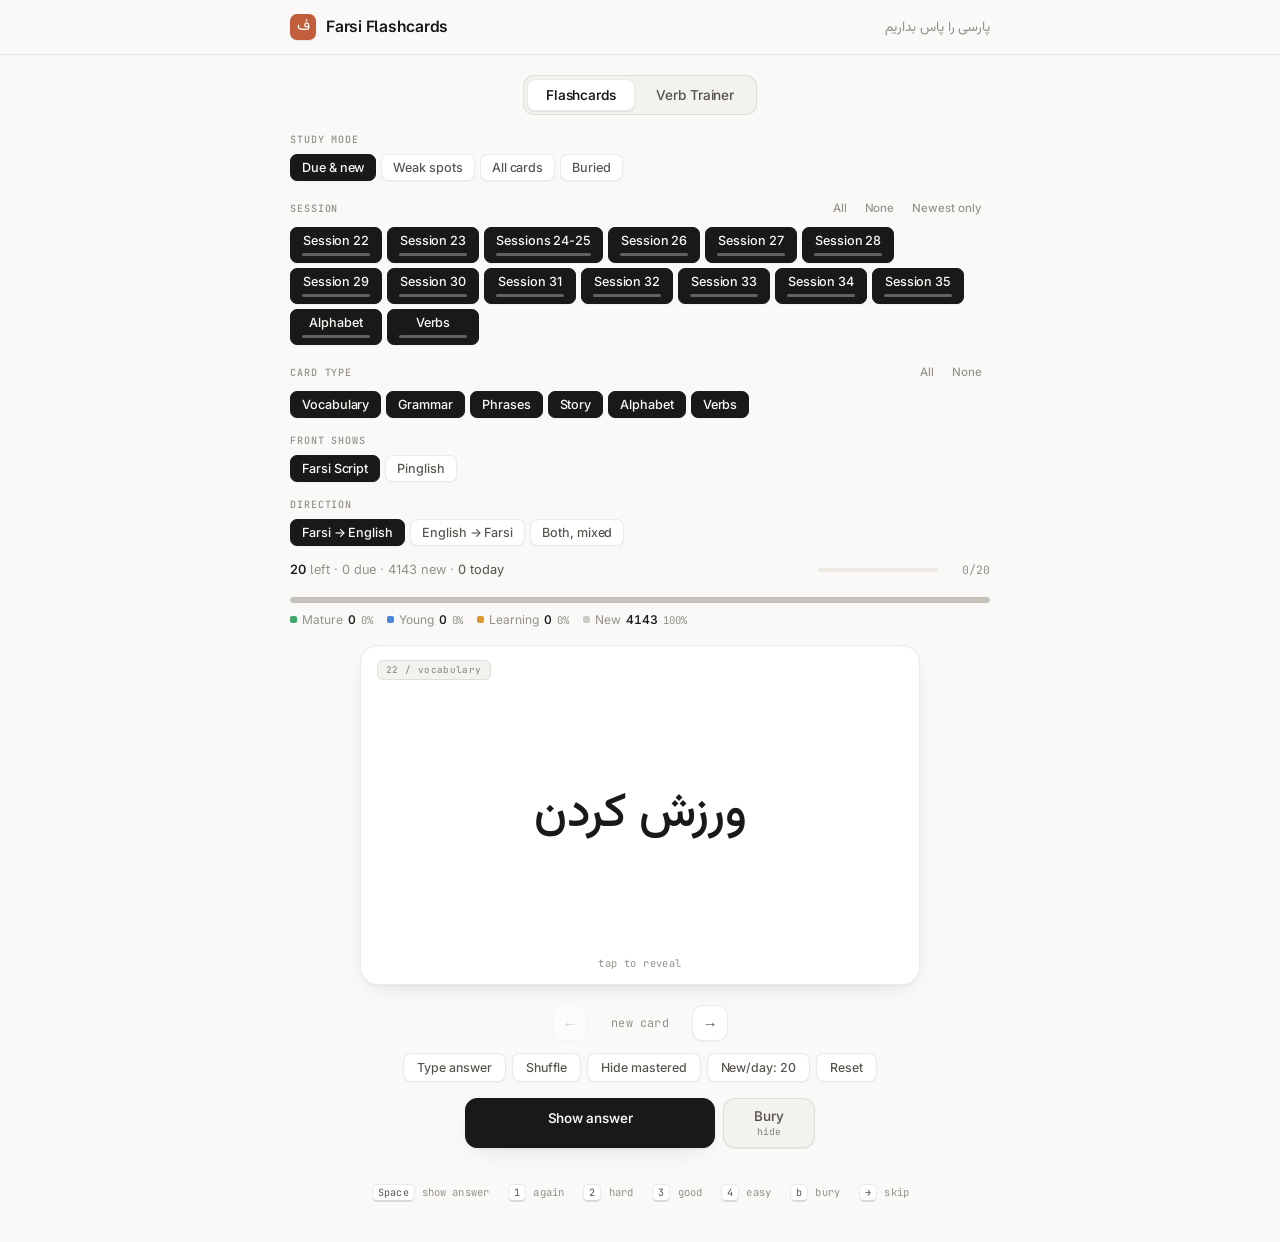
==== commit 218298c2: "Add session 35: prepositions of place, the kitchen, bardashtan/gozashtan - ALEX-SESSION-35.txt (text" ====
--- a/flashcards.html
+++ b/flashcards.html
@@ -2936,6 +2936,164 @@
   ["هَمین.","Hamin.","That's it.","هم + این"],
 ];
 
+// SESSION 35 DATA — where things are: prepositions of place, the kitchen, برداشتن / گذاشتن, directions, geography, قرار
+const s35_vocab = [
+  ["بالا","bālā","up","ب-ا-ل-ا"],
+  ["پایین","pāyin","down","پ-ا-ی-ی-ن"],
+  ["راست","rāst","right","ر-ا-س-ت — also means true, straight"],
+  ["چپ","chap","left","چ-پ"],
+  ["سمتِ چپ","samt-e chap","left side","سمت (side) + ezāfe + چپ"],
+  ["سمتِ راست","samt-e rāst","right side","سمت (side) + ezāfe + راست"],
+  ["غذا","ghazā","food","غ-ذ-ا"],
+  ["یخ","yakh","ice","ی-خ"],
+  ["یخچال","yakhchāl","fridge, refrigerator","یخ (ice) + چال (pit) — an 'ice pit'"],
+  ["کیف","kif","bag","ک-ی-ف — کیفش = his/her bag"],
+  ["جوراب","joorāb","sock","ج-و-ر-ا-ب — plural جوراب‌ها"],
+  ["کمد","komod","wardrobe, chest of drawers","ک-م-د"],
+  ["کلید","kelid / kilid","key","ک-ل-ی-د — کلیدم = my key"],
+  ["دسته","dasteh","handle","د-س-ت-ه — also a bunch, a bundle"],
+  ["دسته‌کلید","dasteh kelid","keychain, bunch of keys","دسته (bunch) + کلید (key)"],
+  ["دسته‌گل","dasteh gol","bouquet","دسته (bunch) + گل (flower)"],
+  ["میز","miz","table","م-ی-ز"],
+  ["لباس","lebās","clothes","ل-ب-ا-س — لباس‌هات = your clothes"],
+  ["موبایل","mobāyl / mobil","mobile phone","from English — موبایلم = my phone"],
+  ["صندلی","sandali","chair","ص-ن-د-ل-ی"],
+  ["قابلمه","ghāblameh","pot, saucepan","ق-ا-ب-ل-م-ه"],
+  ["اجاق","ojāgh","stove, cooker","ا-ج-ا-ق"],
+  ["گاز","gāz","gas; gas stove","گ-ا-ز — روی گاز = on the stove"],
+  ["کتاب","ketāb","book","ک-ت-ا-ب"],
+  ["کفش","kafsh","shoe","ک-ف-ش — کفش‌هات = your shoes"],
+  ["مبل","mobl","sofa, armchair","م-ب-ل"],
+  ["کاناپه","kānāpeh","sofa, couch","from French canapé"],
+  ["زن","zan","wife; woman","ز-ن — زنش = his wife"],
+  ["پنجره","panjereh","window","پ-ن-ج-ر-ه"],
+  ["قهوه‌جوش","ghahveh joosh","coffee pot, coffee maker","قهوه (coffee) + جوش (boil)"],
+  ["آب‌جوش","āb-e joosh","boiling water","آب (water) + جوش (boil)"],
+  ["جوشیدن","jooshidan","to boil","present stem: جوش — می‌جوشه = it's boiling"],
+  ["ماهی‌تابه","māhi-tābeh","frying pan","ماهی (fish) + تابه (pan)"],
+  ["تابه","tābeh","pan","ت-ا-ب-ه"],
+  ["قوری","ghoori","teapot","ق-و-ر-ی — قوریِ چای = teapot"],
+  ["کتری","ketri","kettle","ک-ت-ر-ی"],
+  ["سبدِ میوه","sabad-e miveh","fruit basket","سبد (basket) + ezāfe + میوه"],
+  ["ظرفِ میوه","zarf-e miveh","fruit bowl","ظرف (dish) + ezāfe + میوه"],
+  ["بطریِ آب","botri-ye āb","water bottle","بطری (bottle) + ezāfe + آب"],
+  ["جعبه","ja'beh","box","ج-ع-ب-ه"],
+  ["جعبه‌ی تخم مرغ","ja'be-ye tokhm-e morgh","egg box","جعبه + ezāfe + تخم مرغ"],
+  ["سطلِ زباله","satl-e zobāleh","trash can, rubbish bin","سطل (bucket) + ezāfe + زباله (rubbish)"],
+  ["سطلِ آشغال","satl-e āshghāl","trash can (everyday word)","سطل (bucket) + ezāfe + آشغال (junk)"],
+  ["آرد","ārd","flour","آ-ر-د"],
+  ["لیوانِ آب","livān-e āb","glass of water","لیوان (glass) + ezāfe + آب"],
+  ["سفره","sofreh","tablecloth, spread","the cloth a meal is laid on — سفره‌ی هفت‌سین"],
+  ["نقشه","naghsheh","map","ن-ق-ش-ه — also a plan"],
+  ["جغرافیا","joghrāfiā","geography","ج-غ-ر-ا-ف-ی-ا"],
+  ["جغرافیایی","joghrāfiāyi","geographic","جغرافیا + یی (adjective ending)"],
+  ["جهت‌های جغرافیایی","jahat hāye joghrāfiāyi","geographic directions","جهت (direction) + ها + ezāfe + جغرافیایی"],
+  ["شمال","shomāl","north","ش-م-ا-ل"],
+  ["جنوب","jonoob","south","ج-ن-و-ب"],
+  ["شرق","shargh","east","ش-ر-ق"],
+  ["غرب","gharb","west","غ-ر-ب"],
+  ["شمالِ شرقی","shomāl-e sharghi","northeast","شمال + ezāfe + شرق + ی"],
+  ["جنوبِ شرقی","jonoob-e sharghi","southeast","جنوب + ezāfe + شرق + ی"],
+  ["شمالِ غربی","shomāl-e gharbi","northwest","شمال + ezāfe + غرب + ی"],
+  ["جنوبِ غربی","jonoob-e gharbi","southwest","جنوب + ezāfe + غرب + ی"],
+  ["کشور","keshvar","country","ک-ش-و-ر — کشورهای همسایه = neighbouring countries"],
+  ["قرار","gharār","appointment, meeting, date","ق-ر-ا-ر"],
+  ["قرارِ کاری","gharār-e kāri","work appointment, business meeting","قرار + ezāfe + کار + ی"],
+  ["بی‌قرار","bigharār","restless, fidgety; anxious","بی (without) + قرار (rest, calm)"],
+  ["قرار داشتن","gharār dāshtan","to be located, to be situated","قرار + داشتن — formal: قرار دارد"],
+  ["مرکز","markaz","center","م-ر-ک-ز"],
+  ["مرکزِ شهر","markaz-e shahr","city center","مرکز + ezāfe + شهر"],
+  ["اتاق","otāgh","room","ا-ت-ا-ق"],
+  ["اتاقِ نشیمن","otāgh-e neshiman","sitting room, living room","اتاق + ezāfe + نشیمن (sitting) — from نشستن"],
+  ["خاورمیانه","khāvar-e miāneh","the Middle East","خاور (east) + میانه (middle)"],
+  ["هتل","hotel","hotel","from French hôtel"],
+  ["ساحل","sāhel","beach, coast","س-ا-ح-ل"],
+  ["خلیج فارس","khalij-e Fārs","the Persian Gulf","خلیج (gulf) + ezāfe + فارس"],
+  ["استان","ostān","province","ا-س-ت-ا-ن"],
+  ["پایتخت","pāytakht","capital (city)","پای (foot) + تخت (throne)"],
+  ["توصیف کردن","tosif kardan","to describe","توصیف (description) + کردن"],
+  ["برداشتن","bardāshtan","to pick up, to take, to remove","بر (up) + داشتن — present stem: بردار"],
+  ["گذاشتن","gozāshtan","to put, to place, to set down","present stem: گذار — spoken ذار"],
+];
+
+const s35_grammar = [
+  ["تو / توی","tu / tuye","in, inside","bare تو; before a noun توی — توی یخچال (in the fridge)"],
+  ["رو / روی","ru / ruye","on, on top of","bare رو; before a noun روی — روی میز (on the table)"],
+  ["زیر / زیرِ","zir / zir-e","under, beneath","+ ezāfe before a noun — زیرِ صندلی"],
+  ["کنار / کنارِ","kenār / kenār-e","beside, next to","+ ezāfe before a noun — کنارِ من"],
+  ["جلوی","jeloye","in front of","جلو + ی (ezāfe before a noun)"],
+  ["پشتِ","posht-e","behind","پشت (back) + ezāfe"],
+  ["بینِ / میانِ","beyn-e / miān-e","between","بین is everyday; میان is more formal"],
+  ["بالای","bālāye","above","بالا (up) + ی (ezāfe)"],
+  ["پایینِ","pāyin-e","below","پایین (down) + ezāfe"],
+  ["کجان؟","kojān(d)?","where are they?","کجا + هستند → کجان (spoken)"],
+  ["ـند / ـن","-and / -an","they are (short form)","هستند shortened after a word — لباس‌هام روی تخت‌اند"],
+  ["جوراب‌های من = جوراب‌هام","joorāb hāye man = joorāb hām","my socks","plural + ezāfe + من → plural + ـم"],
+  ["کفش‌های تو = کفش‌هات","kafsh hāye to = kafsh hāt","your shoes","plural + ezāfe + تو → plural + ـت"],
+  ["برمی‌دارم","barmidāram","I pick up, I take","بر + می + دار + م — می goes after بر"],
+  ["برنداشتم","barnadāshtam","I didn't pick up","بر + ن + داشت + م — ن goes after بر"],
+  ["بردار / بردارید","bardār / bardārid","pick it up! take it!","بر + دار — no بـ in the command"],
+  ["برندار / برندارید","barnadār / barnadārid","don't pick it up! don't take it!","بر + ن + دار"],
+  ["می‌گذارم / می‌ذارم","migozāram / mizāram","I put, I place","written گذار, spoken ذار"],
+  ["نمی‌ذارم","nemizāram","I don't put","نمی + ذار + م"],
+  ["نگذاشتم / نذاشتم","nagozāshtam / nazāshtam","I didn't put","ن + گذاشت + م — گ often dropped in speech"],
+  ["بگذار / بذار","begozār / bezār","put! place!","بـ + گذار — spoken بذار; plural بذارید"],
+  ["نگذار / نذار","nagozār / nazār","don't put!","نـ + گذار — spoken نذار; plural نذارید"],
+  ["… قرار دارد","… gharār dārad","… is located","[place] + در + [location] + قرار دارد (formal register)"],
+  ["ـی (adjective)","-i","makes an adjective","شرق → شرقی، کار → کاری، جغرافیا → جغرافیایی"],
+  ["بی‌ـ","bi-","without, -less","بی + قرار → بی‌قرار (restless)"],
+];
+
+const s35_phrases = [
+  ["زندگی بالا و پایین داره.","Zendegi bālā-o pāyin dāreh.","Life has its ups and downs.","بالا و پایین = ups and downs"],
+  ["غذا کجا هست؟","Ghazā kojā hast?","Where is the food?","کجا + هست — or کجاست"],
+  ["غذا توی یخچاله.","Ghazā tuye yakhchāl-eh.","The food is in the fridge.","توی + یخچال + ـه (is)"],
+  ["تخم مرغ‌ها توی یخچال نیستند.","Tokhm-e morgh hā tuye yakhchāl nistand.","The eggs are not in the fridge.","نیستند = they are not"],
+  ["میوه‌ها توی یخچال بودند.","Mive hā tuye yakhchāl boodand.","(But) the fruits were in the fridge.","بودند = they were"],
+  ["کیفش توی ماشین نبود.","Kifesh tuye māshin nabood.","His bag was not in the car.","کیف + ش (his) + نبود"],
+  ["جوراب‌های من کجا هستند؟","Joorāb hāye man kojā hastand?","Where are my socks?","full form"],
+  ["جوراب‌هام کجان؟","Joorāb hām kojān(d)?","Where are my socks? (spoken)","spoken form — ـهام + کجان"],
+  ["توی کمد.","Tuye komod.","Inside the wardrobe.","توی + کمد"],
+  ["کلیدم کجاست؟","Kelidam kojāst?","Where is my key?","کلید + م + کجاست"],
+  ["تو می‌دونی کلیدم کجاست؟","To midooni kelidam kojāst?","Do you know where my key is?","می‌دونی (you know) from دونستن"],
+  ["نمی‌دونم کلیدت کجاست!","Nemidoonam kelidet kojāst!","I don't know where your key is!","کلید + ت (your)"],
+  ["ببین! کلیدت روی میزه.","Bebin! Kelidet ruye miz-eh.","Look! Your key is on the table.","ببین (look!) + روی میز + ـه"],
+  ["لباس‌هات روی تخت هستند.","Lebās hāt ruye takht hastand.","Your clothes are on the bed.","لباس‌ها + ت (your)"],
+  ["لباس‌هام روی تخت‌اند.","Lebās hām ruye takht-and.","My clothes are on the bed.","هستند → ـند after a word"],
+  ["لباس‌هام توی کمدند.","Lebās hām tuye komod-and.","My clothes are in the wardrobe.","کمد + ـند"],
+  ["موبایلم کجا بود؟","Mobāylam kojā bood?","Where was my phone?","کجا + بود (was)"],
+  ["اینجا، روی این صندلی.","Injā, ruye in sandali.","Here, on this chair.","روی + این + صندلی"],
+  ["قابلمه روی اجاقه.","Ghāblameh ruye ojāgh-eh.","The pot is on the stove.","روی + اجاق + ـه"],
+  ["غذا روی گازه.","Ghazā ruye gāz-eh.","The food is on the stove.","گاز = the (gas) stove"],
+  ["کتاب روی میزه.","Ketāb ruye miz-eh.","The book is on the table.","روی + میز + ـه"],
+  ["گربه زیر صندلی بود.","Gorbeh zir-e sandali bood.","The cat was under the chair.","زیرِ + صندلی"],
+  ["کفش‌های تو زیر تخت نبودند.","Kafsh hāye to zir-e takht naboodand.","Your shoes weren't under the bed.","نبودند = they weren't"],
+  ["کفش‌هات زیر تخت نبودند.","Kafsh hāt zir-e takht naboodand.","Your shoes weren't under the bed. (spoken)","spoken: کفش‌های تو → کفش‌هات"],
+  ["اونها زیر مبل هستند!","Oonhā zir-e mobl hastand!","They are under the sofa!","also زیرِ کاناپه; short form مبل‌اند"],
+  ["سارا کنار من هست.","Sārā kenār-e man hast.","Sara is next to me.","کنارِ + من"],
+  ["علی کنار زنشه.","Ali kenār-e zanesh-eh.","Ali is next to his wife.","زن + ش (his) + ـه (is)"],
+  ["کنار دوستم","Kenār-e doostam","next to my friend","کنارِ + دوست + م"],
+  ["کنار تو","Kenār-e to","next to you","کنارِ + تو"],
+  ["من کنار تو می‌شینم.","Man kenār-e to mishinam.","I sit next to you.","می‌شینم from نشستن"],
+  ["ما کنار هم می‌شینیم.","Mā kenār-e ham mishinim.","We sit next to each other.","هم / همدیگه = each other"],
+  ["آب داره می‌جوشه.","Āb dāreh mijoosheh.","The water is boiling.","داره + می‌جوشه (right now)"],
+  ["کشورهای همسایه‌ی ایران","Keshvar hāye hamsāye-ye Irān","Iran's neighbouring countries","کشورها + ezāfe + همسایه + ezāfe + ایران"],
+  ["من قرار دارم.","Man gharār dāram.","I have an appointment.","قرار + داشتن"],
+  ["من قرار کاری دارم.","Man gharār-e kāri dāram.","I have a work appointment / a business meeting.","قرارِ کاری"],
+  ["من با علی قرار دارم.","Man bā Ali gharār dāram.","I'm meeting Ali.","با + [person] + قرار داشتن"],
+  ["ما با هم قرار داریم.","Mā bā ham gharār dārim.","We're meeting. / We have a date.","با هم / با همدیگه = with each other"],
+  ["بچه خیلی بی‌قرار هست.","Bacheh kheili bigharār hast.","The kid is very fidgety.","بی‌قرار = restless (physical)"],
+  ["مامانم خیلی بی‌قرار هست، من نگرانش هستم.","Māmānam kheili bigharār hast, man negarānesh hastam.","My mom is really anxious, and I'm worried about her.","بی‌قرار = anxious (mental); نگران + ش (about her)"],
+  ["یه میز در مرکز اتاق قرار دارد.","Ye miz dar markaz-e otāgh gharār dārad.","There is a table in the center of the room.","قرار دارد = is located"],
+  ["ایران در خاورمیانه قرار دارد.","Irān dar khāvar-e miāneh gharār dārad.","Iran is located in the Middle East.","در + خاورمیانه + قرار دارد"],
+  ["هتل نزدیک ساحل قرار دارد.","Hotel nazdik-e sāhel gharār dārad.","The hotel is located near the beach.","نزدیکِ + ساحل"],
+  ["خلیج فارس در جنوب ایران قرار دارد.","Khalij-e Fārs dar jonoob-e Irān gharār dārad.","The Persian Gulf is located in the south of Iran.","جنوبِ ایران"],
+  ["ایران سی و یک استان دارد.","Irān si-o-yek ostān dārad.","Iran has thirty-one provinces.","سی و یک = 31"],
+  ["مرکز استان فارس شیراز هست.","Markaz-e ostān-e Fārs Shirāz hast.","The center of Fars Province is Shiraz.","مرکزِ + استانِ + فارس"],
+  ["تهران پایتخت ایران هست.","Tehrān pāytakht-e Irān hast.","Tehran is the capital of Iran.","پایتختِ + ایران"],
+  ["اتاق نشیمن رو توصیف کن.","Otāgh-e neshiman ro tosif kon.","Describe the sitting room.","رو (object marker) + توصیف کن (describe!)"],
+];
+
 for (const c of s27_vocab)   { addCards('27','vocabulary',  [c], 'farsi-to-english'); addCards('27','vocabulary',  [c], 'english-to-farsi'); }
 for (const c of s27_grammar) { addCards('27','grammar',     [c], 'farsi-to-english'); addCards('27','grammar',     [c], 'english-to-farsi'); }
 for (const c of s27_phrases) { addCards('27','phrases',     [c], 'farsi-to-english'); addCards('27','phrases',     [c], 'english-to-farsi'); }
@@ -2962,11 +3120,14 @@
 for (const c of s34_grammar) { addCards('34','grammar',     [c], 'farsi-to-english'); addCards('34','grammar',     [c], 'english-to-farsi'); }
 for (const c of s34_phrases) { addCards('34','phrases',     [c], 'farsi-to-english'); addCards('34','phrases',     [c], 'english-to-farsi'); }
 for (const c of s34_story)   { addCards('34','story',       [c], 'farsi-to-english'); addCards('34','story',       [c], 'english-to-farsi'); }
+for (const c of s35_vocab)   { addCards('35','vocabulary',  [c], 'farsi-to-english'); addCards('35','vocabulary',  [c], 'english-to-farsi'); }
+for (const c of s35_grammar) { addCards('35','grammar',     [c], 'farsi-to-english'); addCards('35','grammar',     [c], 'english-to-farsi'); }
+for (const c of s35_phrases) { addCards('35','phrases',     [c], 'farsi-to-english'); addCards('35','phrases',     [c], 'english-to-farsi'); }
 
 for (const c of alphabet) { addCards('alphabet','alphabet', [c], 'letter'); }
 
 // State
-let activeSessions = new Set(['22','23','24-25','26','27','28','29','30','31','32','33','34','alphabet','verbs']);
+let activeSessions = new Set(['22','23','24-25','26','27','28','29','30','31','32','33','34','35','alphabet','verbs']);
 let activeTypes = new Set(['vocabulary','grammar','phrases','story','alphabet','verbs']);
 let activeDirection = 'farsi-to-english';
 let frontMode = 'farsi';
@@ -2993,7 +3154,7 @@
 let drillWrong = 0;
 let browseIds = null;
 
-const sessions = [{id:'22',label:'Session 22'},{id:'23',label:'Session 23'},{id:'24-25',label:'Sessions 24-25'},{id:'26',label:'Session 26'},{id:'27',label:'Session 27'},{id:'28',label:'Session 28'},{id:'29',label:'Session 29'},{id:'30',label:'Session 30'},{id:'31',label:'Session 31'},{id:'32',label:'Session 32'},{id:'33',label:'Session 33'},{id:'34',label:'Session 34'},{id:'alphabet',label:'Alphabet'},{id:'verbs',label:'Verbs'}];
+const sessions = [{id:'22',label:'Session 22'},{id:'23',label:'Session 23'},{id:'24-25',label:'Sessions 24-25'},{id:'26',label:'Session 26'},{id:'27',label:'Session 27'},{id:'28',label:'Session 28'},{id:'29',label:'Session 29'},{id:'30',label:'Session 30'},{id:'31',label:'Session 31'},{id:'32',label:'Session 32'},{id:'33',label:'Session 33'},{id:'34',label:'Session 34'},{id:'35',label:'Session 35'},{id:'alphabet',label:'Alphabet'},{id:'verbs',label:'Verbs'}];
 const types = [{id:'vocabulary',label:'Vocabulary'},{id:'grammar',label:'Grammar'},{id:'phrases',label:'Phrases'},{id:'story',label:'Story'},{id:'alphabet',label:'Alphabet'},{id:'verbs',label:'Verbs'}];
 const frontModes = [{id:'farsi',label:'Farsi Script'},{id:'pinglish',label:'Pinglish'}];
 const studyModes = [{id:'due',label:'Due & new'},{id:'weak',label:'Weak spots'},{id:'all',label:'All cards'},{id:'buried',label:'Buried'}];
@@ -3963,6 +4124,21 @@
   kardanVerb('docharkheh-savari-kardan', 'دوچرخه‌سواری', 'docharkheh sav\u0101ri', 'to ride a bike, to cycle'),
   kardanVerb('asb-savari-kardan', 'اسب‌سواری', 'asb sav\u0101ri', 'to ride a horse'),
   kardanVerb('sohbat-kardan', 'صحبت', 'sohbat', 'to talk, to speak'),
+  kardanVerb('tosif-kardan', 'توصیف', 'tosif', 'to describe'),
+  // بر- is a prefix written joined to the verb (برمی‌دارم, برنداشتم), so the
+  // spaced `pre` mechanism can't build it. Present/negative are listed out;
+  // past, neg. past and the imperatives come from the normal fields.
+  { id: 'bardashtan', fa: 'برداشتن', pin: 'bardāshtan', en: 'to pick up, to take, to remove',
+    irregular: {
+      pres: ['barmidāram','barmidāri','barmidāreh','barmidārim','barmidārid','barmidāran'],
+      presFa: ['برمی‌دارم','برمی‌داری','برمی‌داره','برمی‌داریم','برمی‌دارید','برمی‌دارن'],
+      neg: ['barnemidāram','barnemidāri','barnemidāreh','barnemidārim','barnemidārid','barnemidāran'],
+      negFa: ['برنمی‌دارم','برنمی‌داری','برنمی‌داره','برنمی‌داریم','برنمی‌دارید','برنمی‌دارن'] },
+    negPast: 'barnadāsht', negPastFa: 'برنداشت',
+    imp: { sg:'bardār', sgFa:'بردار', pl:'bardārid', plFa:'بردارید', negSg:'barnadār', negSgFa:'برندار', negPl:'barnadārid', negPlFa:'برندارید' } },
+  // Present stem گذار is spoken ذار: می‌ذارم (formal می‌گذارم), بذار (formal بگذار)
+  { id: 'gozashtan', fa: 'گذاشتن', pin: 'gozāshtan', en: 'to put, to place', stem: 'zār', stemFa: 'ذار',
+    imp: { sg:'bezār', sgFa:'بذار', pl:'bezārid', plFa:'بذارید', negSg:'nazār', negSgFa:'نذار', negPl:'nazārid', negPlFa:'نذارید' } },
   { id: 'zadan', fa: 'زدن', pin: 'zadan', en: 'to hit, to strike', stem: 'zan', stemFa: 'زن',
     imp: { sg:'bezan', sgFa:'بزن', pl:'bezanid', plFa:'بزنید', negSg:'nazan', negSgFa:'نزن', negPl:'nazanid', negPlFa:'نزنید' } },
   zadanVerb('dast-zadan', 'دست', 'dast', 'to clap; to touch (with be)'),
@@ -4121,6 +4297,7 @@
   read: { past: 'read' },
   speak: { past: 'spoke', gerund: 'speaking' },
   put: { past: 'put', gerund: 'putting' },
+  take: { past: 'took' },
   hurt: { past: 'hurt' },
   ride: { past: 'rode', gerund: 'riding' },
   beat: { past: 'beat' },
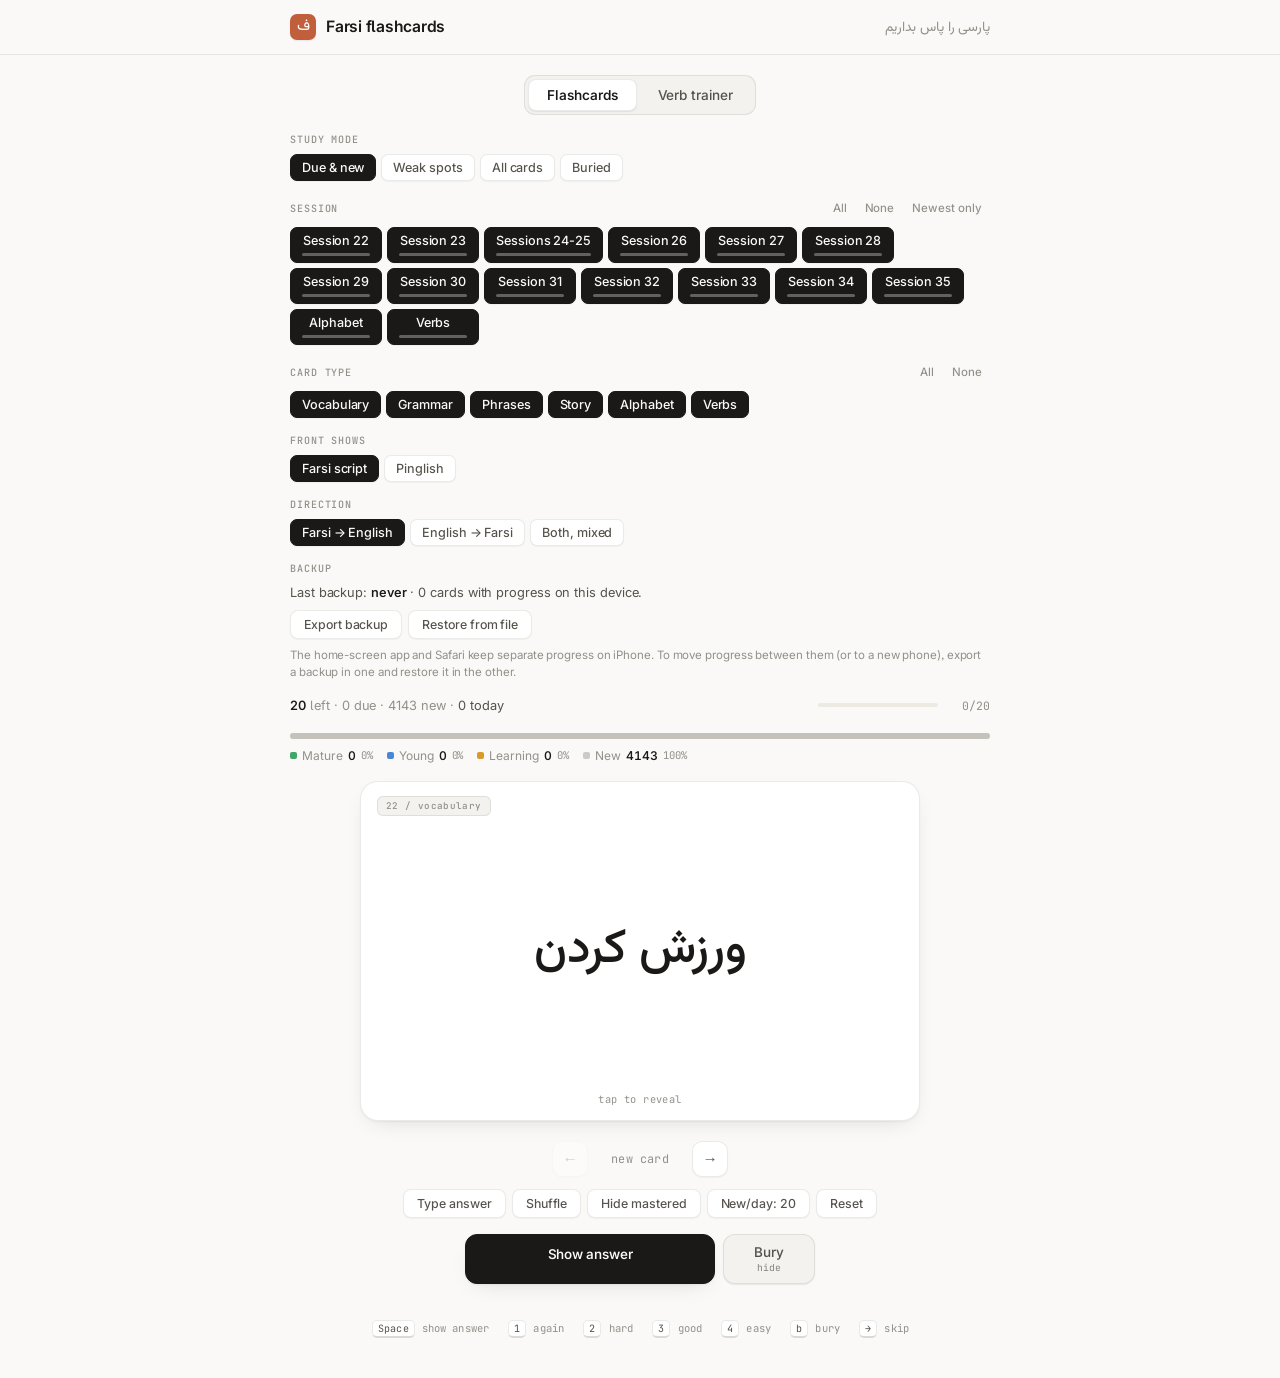
==== commit ff0a8b6c: "Split the app into modules, lesson files and an id-keyed store flashcards.html was one 5,200-line fi" ====
--- a/flashcards.html
+++ b/flashcards.html
@@ -1,5165 +1,15 @@
 <!DOCTYPE html>
-<html lang="en" dir="ltr">
+<html lang="en">
 <head>
-<meta charset="UTF-8">
-<meta name="viewport" content="width=device-width, initial-scale=1, viewport-fit=cover">
-<meta name="apple-mobile-web-app-capable" content="yes">
-<meta name="mobile-web-app-capable" content="yes">
-<meta name="apple-mobile-web-app-status-bar-style" content="default">
-<meta name="apple-mobile-web-app-title" content="Farsi">
-<meta name="theme-color" content="#faf9f7" media="(prefers-color-scheme: light)">
-<meta name="theme-color" content="#0c0c0d" media="(prefers-color-scheme: dark)">
-<meta name="color-scheme" content="light dark">
-<title>Farsi Flashcards</title>
-<link rel="preconnect" href="https://fonts.googleapis.com">
-<link rel="preconnect" href="https://fonts.gstatic.com" crossorigin>
-<link href="https://fonts.googleapis.com/css2?family=Inter:wght@400;450;500;600&family=JetBrains+Mono:wght@400;500&family=Vazirmatn:wght@400;500;700&display=swap" rel="stylesheet">
-<style>
-:root {
-  /* Ink palette + tokens adapted from ../weekly */
-  --bg: #f9fafb;          /* gray-50 page background */
-  --surface: #ffffff;     /* white cards */
-  --surface-2: #ebecef;   /* gray-150 hover rail */
-  --gold: #26251e;        /* ink — primary accent (active states, progress) */
-  --gold-dim: #a3a29c;    /* ink-light */
-  --gold-bright: #26251e; /* ink — answer text */
-  --text: #26251e;        /* ink */
-  --text-dim: #5a5954;    /* ink-muted */
-  --green: #117010;       /* notice success text */
-  --red: #dc2626;         /* notice error text */
-  --blue: #165fc6;        /* notice info text */
-  --radius: 16px;
-}
-* { margin:0; padding:0; box-sizing:border-box; }
-body {
-  font-family: 'Source Sans 3', sans-serif;
-  background: var(--bg);
-  color: var(--text);
-  min-height: 100vh;
-  overflow-x: hidden;
-}
-
-header {
-  text-align: center;
-  padding: 32px 20px 16px;
-}
-header h1 {
-  font-size: 2.4rem;
-  font-weight: 900;
-  letter-spacing: -0.02em;
-  color: var(--text);
-}
-header .subtitle {
-  font-size: 0.95rem;
-  color: var(--text-dim);
-  margin-top: 4px;
-  font-weight: 300;
-  direction: rtl;
-  font-size: 1.1rem;
-}
-
-.filters {
-  max-width: 740px;
-  margin: 0 auto 12px;
-  padding: 0 20px;
-}
-.filter-group {
-  margin-bottom: 12px;
-}
-.filter-group label {
-  display: block;
-  font-size: 0.7rem;
-  text-transform: uppercase;
-  letter-spacing: 0.15em;
-  color: var(--gold-dim);
-  margin-bottom: 6px;
-  font-weight: 700;
-}
-.pills {
-  display: flex;
-  flex-wrap: wrap;
-  gap: 6px;
-}
-.pill {
-  padding: 6px 14px;
-  border-radius: 99px;
-  border: 1.5px solid var(--surface-2);
-  background: transparent;
-  color: var(--text-dim);
-  font-size: 0.82rem;
-  font-family: inherit;
-  cursor: pointer;
-  transition: all 0.15s;
-  font-weight: 600;
-  white-space: nowrap;
-}
-.pill:hover { border-color: var(--gold-dim); color: var(--text); }
-.pill.active {
-  background: var(--gold);
-  border-color: var(--gold);
-  color: var(--bg);
-}
-
-.stats-bar {
-  max-width: 740px;
-  margin: 0 auto 16px;
-  padding: 0 20px;
-  display: flex;
-  justify-content: space-between;
-  align-items: center;
-}
-.card-count {
-  font-size: 0.85rem;
-  color: var(--text-dim);
-}
-.card-count strong { color: var(--gold); }
-.progress-row {
-  display: flex;
-  align-items: center;
-  gap: 10px;
-}
-.progress-track {
-  width: 120px;
-  height: 4px;
-  background: var(--surface-2);
-  border-radius: 99px;
-  overflow: hidden;
-}
-.progress-fill {
-  height: 100%;
-  background: var(--gold);
-  border-radius: 99px;
-  transition: width 0.3s;
-}
-.progress-text {
-  font-size: 0.8rem;
-  color: var(--text-dim);
-  min-width: 42px;
-  text-align: right;
-}
-
-.card-area {
-  max-width: 580px;
-  margin: 0 auto;
-  padding: 0 20px 20px;
-  perspective: 1200px;
-}
-.card-wrapper {
-  position: relative;
-  width: 100%;
-  min-height: 340px;
-  cursor: pointer;
-}
-.card {
-  width: 100%;
-  min-height: 340px;
-  position: relative;
-  transform-style: preserve-3d;
-  transition: transform 0.5s cubic-bezier(0.4, 0, 0.2, 1);
-}
-.card.flipped { transform: rotateY(180deg); }
-.card-face {
-  position: absolute;
-  inset: 0;
-  backface-visibility: hidden;
-  border-radius: var(--radius);
-  display: flex;
-  flex-direction: column;
-  align-items: center;
-  justify-content: center;
-  padding: 40px 32px;
-  border: 1.5px solid var(--surface-2);
-  overflow-y: auto;
-}
-.card-front {
-  background: linear-gradient(160deg, var(--surface), var(--surface-2));
-}
-.card-back {
-  background: linear-gradient(160deg, var(--surface-2), #1a2438);
-  transform: rotateY(180deg);
-  border-color: var(--gold-dim);
-}
-.front-content {
-  text-align: center;
-  width: 100%;
-}
-.farsi-big {
-  font-size: 3rem;
-  direction: rtl;
-  line-height: 1.4;
-  font-weight: 400;
-  color: #fff;
-  word-break: break-word;
-}
-.english-big {
-  font-size: 1.6rem;
-  font-weight: 700;
-  color: #fff;
-}
-.card-tag {
-  position: absolute;
-  top: 14px;
-  left: 16px;
-  font-size: 0.65rem;
-  text-transform: uppercase;
-  letter-spacing: 0.12em;
-  color: var(--text-dim);
-  background: var(--bg);
-  padding: 3px 10px;
-  border-radius: 99px;
-  font-weight: 700;
-}
-.tap-hint {
-  position: absolute;
-  bottom: 14px;
-  font-size: 0.72rem;
-  color: var(--text-dim);
-  opacity: 0.5;
-}
-.back-content {
-  text-align: center;
-  width: 100%;
-}
-.back-content .farsi-answer {
-  font-size: 2.2rem;
-  direction: rtl;
-  color: var(--gold-bright);
-  margin-bottom: 12px;
-  line-height: 1.4;
-}
-.back-content .pinglish {
-  font-size: 1.15rem;
-  color: var(--blue);
-  font-style: italic;
-  margin-bottom: 10px;
-}
-.back-content .meaning {
-  font-size: 1.3rem;
-  font-weight: 700;
-  margin-bottom: 14px;
-}
-.back-content .breakdown {
-  font-size: 0.88rem;
-  color: var(--text-dim);
-  line-height: 1.6;
-  border-top: 1px solid var(--surface-2);
-  padding-top: 12px;
-  margin-top: 4px;
-}
-.letter-forms {
-  display: grid;
-  grid-template-columns: repeat(4, 1fr);
-  gap: 8px;
-  margin: 12px 0;
-  width: 100%;
-  max-width: 320px;
-}
-.letter-form-cell {
-  text-align: center;
-  padding: 8px 4px;
-  background: var(--bg);
-  border-radius: 8px;
-}
-.letter-form-cell .form-label {
-  font-size: 0.6rem;
-  text-transform: uppercase;
-  color: var(--text-dim);
-  letter-spacing: 0.1em;
-  margin-bottom: 4px;
-}
-.letter-form-cell .form-char {
-  font-size: 2rem;
-  direction: rtl;
-  color: var(--gold-bright);
-}
-
-.nav-row {
-  max-width: 580px;
-  margin: 0 auto;
-  padding: 0 20px 12px;
-  display: flex;
-  justify-content: center;
-  align-items: center;
-  gap: 12px;
-}
-.nav-btn {
-  width: 48px;
-  height: 48px;
-  border-radius: 50%;
-  border: 1.5px solid var(--surface-2);
-  background: var(--surface);
-  color: var(--text);
-  font-size: 1.2rem;
-  cursor: pointer;
-  display: flex;
-  align-items: center;
-  justify-content: center;
-  transition: all 0.15s;
-}
-.nav-btn:hover { border-color: var(--gold); color: var(--gold); }
-.nav-btn:disabled { opacity: 0.25; cursor: default; border-color: var(--surface-2); color: var(--text-dim); }
-.nav-pos {
-  font-size: 0.9rem;
-  color: var(--text-dim);
-  min-width: 80px;
-  text-align: center;
-  font-variant-numeric: tabular-nums;
-}
-
-.bottom-actions {
-  max-width: 580px;
-  margin: 0 auto;
-  padding: 0 20px 16px;
-  display: flex;
-  justify-content: center;
-  gap: 8px;
-}
-.action-btn {
-  padding: 8px 18px;
-  border-radius: 99px;
-  border: 1.5px solid var(--surface-2);
-  background: transparent;
-  color: var(--text-dim);
-  font-size: 0.8rem;
-  font-family: inherit;
-  cursor: pointer;
-  transition: all 0.15s;
-  font-weight: 600;
-}
-.action-btn:hover { border-color: var(--gold-dim); color: var(--text); }
-.action-btn.active { background: var(--surface-2); color: var(--gold); border-color: var(--gold-dim); }
-
-.score-row {
-  max-width: 580px;
-  margin: 0 auto;
-  padding: 0 20px 32px;
-  display: flex;
-  justify-content: center;
-  gap: 20px;
-}
-.score-btn {
-  padding: 10px 28px;
-  border-radius: var(--radius);
-  border: none;
-  font-size: 0.9rem;
-  font-family: inherit;
-  font-weight: 700;
-  cursor: pointer;
-  transition: all 0.15s;
-}
-.score-btn.know {
-  background: rgba(61, 220, 132, 0.15);
-  color: var(--green);
-  border: 1.5px solid rgba(61, 220, 132, 0.3);
-}
-.score-btn.know:hover { background: rgba(61, 220, 132, 0.25); }
-.score-btn.dunno {
-  background: rgba(255, 107, 107, 0.15);
-  color: var(--red);
-  border: 1.5px solid rgba(255, 107, 107, 0.3);
-}
-.score-btn.dunno:hover { background: rgba(255, 107, 107, 0.25); }
-
-.shortcuts {
-  max-width: 580px;
-  margin: 0 auto;
-  padding: 0 20px 40px;
-  text-align: center;
-}
-.shortcuts span {
-  font-size: 0.7rem;
-  color: var(--text-dim);
-  opacity: 0.5;
-}
-kbd {
-  display: inline-block;
-  padding: 1px 6px;
-  border-radius: 4px;
-  border: 1px solid var(--surface-2);
-  background: var(--surface);
-  font-family: inherit;
-  font-size: 0.68rem;
-  margin: 0 1px;
-}
-
-.empty-state {
-  text-align: center;
-  padding: 80px 20px;
-  color: var(--text-dim);
-}
-.empty-state h2 {
-  font-family: 'Playfair Display', serif;
-  font-size: 1.4rem;
-  color: var(--text);
-  margin-bottom: 8px;
-}
-
-.dir-toggle {
-  display: flex;
-  gap: 0;
-  border-radius: 99px;
-  overflow: hidden;
-  border: 1.5px solid var(--surface-2);
-  margin-bottom: 12px;
-  max-width: 740px;
-  margin-left: auto;
-  margin-right: auto;
-  padding: 0 20px;
-}
-.dir-btn {
-  flex: 1;
-  padding: 8px 12px;
-  border: none;
-  background: transparent;
-  color: var(--text-dim);
-  font-size: 0.82rem;
-  font-family: inherit;
-  cursor: pointer;
-  font-weight: 600;
-  transition: all 0.15s;
-}
-.dir-btn.active { background: var(--gold); color: var(--bg); }
-
-.tabs {
-  display: flex;
-  justify-content: center;
-  gap: 8px;
-  padding: 14px 20px 18px;
-}
-.tab-btn {
-  padding: 9px 26px;
-  border-radius: 99px;
-  border: 1.5px solid var(--surface-2);
-  background: transparent;
-  color: var(--text-dim);
-  font-size: 0.92rem;
-  font-family: inherit;
-  font-weight: 700;
-  cursor: pointer;
-  transition: all 0.15s;
-}
-.tab-btn:hover { border-color: var(--gold-dim); color: var(--text); }
-.tab-btn.active { background: var(--gold); border-color: var(--gold); color: var(--bg); }
-
-.mastered-badge {
-  position: absolute;
-  top: 14px;
-  right: 16px;
-  font-size: 0.62rem;
-  text-transform: uppercase;
-  letter-spacing: 0.12em;
-  font-weight: 700;
-  color: var(--green);
-  background: rgba(61, 220, 132, 0.08);
-  border: 1px solid rgba(61, 220, 132, 0.35);
-  padding: 3px 10px;
-  border-radius: 99px;
-}
-
-.conj-table {
-  width: 100%;
-  border-collapse: collapse;
-  margin-top: 10px;
-  font-size: 0.78rem;
-}
-.conj-table th {
-  font-size: 0.6rem;
-  text-transform: uppercase;
-  letter-spacing: 0.12em;
-  color: var(--gold-dim);
-  padding: 4px 6px;
-  text-align: left;
-  border-bottom: 1px solid var(--surface-2);
-  font-weight: 700;
-}
-.conj-table td {
-  padding: 5px 6px;
-  border-bottom: 1px solid rgba(255,255,255,0.05);
-  text-align: left;
-  vertical-align: top;
-}
-.conj-table td.person {
-  color: var(--text-dim);
-  font-weight: 600;
-  white-space: nowrap;
-}
-.conj-table td .fa {
-  display: block;
-  direction: rtl;
-  text-align: left;
-  color: var(--gold-bright);
-  font-size: 0.95rem;
-  line-height: 1.3;
-}
-.conj-table td .pin {
-  color: var(--text);
-  font-style: italic;
-}
-.conj-imp {
-  margin-top: 12px;
-  font-size: 0.82rem;
-  color: var(--text-dim);
-  border-top: 1px solid var(--surface-2);
-  padding-top: 10px;
-  line-height: 1.8;
-  text-align: left;
-}
-.conj-imp strong { color: var(--blue); font-style: italic; font-weight: 600; }
-.conj-imp .fa-inline { color: var(--gold-bright); direction: rtl; unicode-bidi: embed; }
-
-.drill-chips {
-  display: flex;
-  gap: 8px;
-  justify-content: center;
-  margin-top: 20px;
-  flex-wrap: wrap;
-}
-.chip {
-  padding: 5px 16px;
-  border-radius: 99px;
-  font-size: 0.82rem;
-  font-weight: 700;
-}
-.chip.person {
-  background: rgba(91, 158, 240, 0.12);
-  color: var(--blue);
-  border: 1px solid rgba(91, 158, 240, 0.3);
-}
-.chip.tense {
-  background: rgba(212, 162, 69, 0.12);
-  color: var(--gold-bright);
-  border: 1px solid rgba(212, 162, 69, 0.3);
-}
-.drill-verb-pin {
-  font-size: 1.2rem;
-  color: var(--blue);
-  font-style: italic;
-  margin-top: 8px;
-}
-.drill-verb-en {
-  font-size: 0.95rem;
-  color: var(--text-dim);
-  margin-top: 4px;
-}
-
-@media (max-width: 520px) {
-  header h1 { font-size: 1.8rem; }
-  .farsi-big { font-size: 2.2rem; }
-  .card-face { padding: 32px 20px; }
-  .card-wrapper, .card { min-height: 300px; }
-}
-</style>
-<style>
-/* ============================================================
-   DESIGN SYSTEM — 2026 refresh
-   Warm paper light mode, deep neutral dark mode, one terracotta
-   accent, hairline borders, layered micro-shadows, Inter + Vazirmatn.
-   This block is the theme layer: it overrides the structural
-   block above and is the only place colours are decided.
-   ============================================================ */
-
-:root {
-  color-scheme: light dark;
-
-  --font-sans: "Inter", ui-sans-serif, system-ui, -apple-system, "Segoe UI", sans-serif;
-  --font-title: var(--font-sans);
-  --font-hero: var(--font-sans);
-  --font-mono: "JetBrains Mono", ui-monospace, SFMono-Regular, "SF Mono", Menlo, monospace;
-  --font-farsi: "Vazirmatn", "SF Arabic", "Geeza Pro", Tahoma, sans-serif;
-
-  /* Surfaces — warm paper */
-  --bg: #faf9f7;
-  --bg-tint: #f4f2ee;
-  --surface: #ffffff;
-  --surface-2: #f4f2ee;
-  --surface-3: #edeae4;
-
-  /* Ink */
-  --text: #1a1917;
-  --text-dim: #6b6862;
-  --ink: #1a1917;
-  --ink-muted: #55524c;
-  --ink-light: #93908a;
-
-  /* Lines */
-  --line: rgba(24, 23, 20, 0.09);
-  --line-strong: rgba(24, 23, 20, 0.16);
-  --gray-100: #f4f2ee;
-  --gray-150: #edeae4;
-  --gray-200: rgba(24, 23, 20, 0.09);
-
-  /* Accent — terracotta */
-  --accent: #c15f3c;
-  --accent-soft: rgba(193, 95, 60, 0.10);
-  --accent-line: rgba(193, 95, 60, 0.28);
-  --accent-contrast: #ffffff;
-
-  /* Semantic */
-  --ok: #2f7d4f;
-  --ok-soft: rgba(47, 125, 79, 0.10);
-  --ok-line: rgba(47, 125, 79, 0.26);
-  --warn: #99631a;
-  --warn-soft: rgba(153, 99, 26, 0.10);
-  --warn-line: rgba(153, 99, 26, 0.26);
-  --bad: #c0392f;
-  --bad-soft: rgba(192, 57, 47, 0.10);
-  --bad-line: rgba(192, 57, 47, 0.26);
-  --info: #2f5fa8;
-  --info-soft: rgba(47, 95, 168, 0.10);
-  --info-line: rgba(47, 95, 168, 0.26);
-
-  /* Legacy aliases kept so the structural block still resolves */
-  --gold: var(--accent);
-  --gold-dim: var(--ink-light);
-  --gold-bright: var(--accent);
-  --green: var(--ok);
-  --red: var(--bad);
-  --blue: var(--info);
-
-  --shadow-xs: 0 1px 1px rgba(24, 23, 20, 0.04);
-  --shadow-sm: 0 1px 2px rgba(24, 23, 20, 0.05), 0 1px 1px rgba(24, 23, 20, 0.03);
-  --shadow-md: 0 1px 2px rgba(24, 23, 20, 0.05), 0 8px 24px -12px rgba(24, 23, 20, 0.18);
-  --shadow-lg: 0 1px 2px rgba(24, 23, 20, 0.05), 0 20px 48px -24px rgba(24, 23, 20, 0.28);
-
-  --r-sm: 8px;
-  --r-md: 12px;
-  --r-lg: 18px;
-  --radius: 18px;
-  --ease: cubic-bezier(0.2, 0, 0, 1);
-  --dur: 140ms;
-}
-
-@media (prefers-color-scheme: dark) {
-  :root {
-    --bg: #0c0c0d;
-    --bg-tint: #131315;
-    --surface: #151517;
-    --surface-2: #1c1c1f;
-    --surface-3: #232326;
-
-    --text: #ececea;
-    --text-dim: #94918c;
-    --ink: #ececea;
-    --ink-muted: #b3afa8;
-    --ink-light: #7c7974;
-
-    --line: rgba(255, 255, 255, 0.09);
-    --line-strong: rgba(255, 255, 255, 0.16);
-    --gray-100: #1c1c1f;
-    --gray-150: #232326;
-    --gray-200: rgba(255, 255, 255, 0.09);
-
-    --accent: #e08056;
-    --accent-soft: rgba(224, 128, 86, 0.13);
-    --accent-line: rgba(224, 128, 86, 0.32);
-    --accent-contrast: #14100d;
-
-    --ok: #5fc98a;
-    --ok-soft: rgba(95, 201, 138, 0.13);
-    --ok-line: rgba(95, 201, 138, 0.30);
-    --warn: #dfa451;
-    --warn-soft: rgba(223, 164, 81, 0.13);
-    --warn-line: rgba(223, 164, 81, 0.30);
-    --bad: #f0736a;
-    --bad-soft: rgba(240, 115, 106, 0.13);
-    --bad-line: rgba(240, 115, 106, 0.30);
-    --info: #7aa8f0;
-    --info-soft: rgba(122, 168, 240, 0.13);
-    --info-line: rgba(122, 168, 240, 0.30);
-
-    --shadow-xs: 0 1px 1px rgba(0, 0, 0, 0.3);
-    --shadow-sm: 0 1px 2px rgba(0, 0, 0, 0.4);
-    --shadow-md: 0 1px 2px rgba(0, 0, 0, 0.4), 0 8px 24px -12px rgba(0, 0, 0, 0.6);
-    --shadow-lg: 0 1px 2px rgba(0, 0, 0, 0.4), 0 20px 48px -24px rgba(0, 0, 0, 0.75);
-  }
-}
-
-/* ---------- Base ---------- */
-
-body {
-  font-family: var(--font-sans);
-  background: var(--bg);
-  color: var(--text);
-  -webkit-font-smoothing: antialiased;
-  -moz-osx-font-smoothing: grayscale;
-  font-feature-settings: "cv05" 1, "ss03" 1, "calt" 1;
-  letter-spacing: -0.005em;
-}
-::selection { background: var(--accent-soft); color: var(--text); }
-
-:focus-visible {
-  outline: 2px solid var(--accent);
-  outline-offset: 2px;
-  border-radius: var(--r-sm);
-}
-
-@media (prefers-reduced-motion: reduce) {
-  * { animation-duration: 0.01ms !important; transition-duration: 0.01ms !important; }
-  .card { transition: none !important; }
-}
-
-/* ---------- Header ---------- */
-
-header {
-  padding: 0;
-  text-align: left;
-  border-bottom: 1px solid var(--line);
-  background: color-mix(in srgb, var(--bg) 94%, transparent);
-  backdrop-filter: saturate(180%) blur(14px);
-  -webkit-backdrop-filter: saturate(180%) blur(14px);
-  position: sticky;
-  top: 0;
-  z-index: 20;
-}
-.header-inner {
-  max-width: 740px;
-  margin: 0 auto;
-  padding: 14px 20px;
-  display: flex;
-  align-items: center;
-  justify-content: space-between;
-  gap: 16px;
-}
-.wordmark {
-  display: flex;
-  align-items: center;
-  gap: 10px;
-  min-width: 0;
-}
-.wordmark .mark {
-  width: 26px;
-  height: 26px;
-  flex: none;
-  border-radius: 7px;
-  background: var(--accent);
-  color: var(--accent-contrast);
-  font-family: var(--font-farsi);
-  font-size: 0.95rem;
-  line-height: 1;
-  display: flex;
-  align-items: center;
-  justify-content: center;
-  box-shadow: var(--shadow-sm);
-}
-header h1 {
-  font-family: var(--font-sans);
-  font-size: 0.98rem;
-  font-weight: 600;
-  letter-spacing: -0.015em;
-  color: var(--text);
-  line-height: 1.2;
-}
-header .subtitle {
-  font-family: var(--font-farsi);
-  font-size: 0.86rem;
-  font-weight: 400;
-  color: var(--ink-light);
-  margin-top: 0;
-  direction: rtl;
-  white-space: nowrap;
-  overflow: hidden;
-  text-overflow: ellipsis;
-}
-
-/* ---------- Tabs — segmented control ---------- */
-
-.tabs {
-  padding: 20px 20px 18px;
-  gap: 0;
-}
-.segmented {
-  display: inline-flex;
-  gap: 2px;
-  padding: 3px;
-  border-radius: 11px;
-  background: var(--surface-2);
-  border: 1px solid var(--line);
-}
-.tab-btn {
-  font-family: var(--font-sans);
-  background: transparent;
-  border: 1px solid transparent;
-  border-radius: 8px;
-  color: var(--ink-muted);
-  font-weight: 500;
-  font-size: 0.85rem;
-  letter-spacing: -0.005em;
-  padding: 7px 18px;
-  box-shadow: none;
-  transition: color var(--dur) var(--ease), background var(--dur) var(--ease);
-}
-.tab-btn:hover { background: transparent; color: var(--text); border-color: transparent; }
-.tab-btn.active {
-  background: var(--surface);
-  border-color: var(--line);
-  color: var(--text);
-  box-shadow: var(--shadow-sm);
-  font-weight: 560;
-}
-
-/* ---------- Filters ---------- */
-
-.filters { max-width: 740px; }
-.filter-group { margin-bottom: 16px; }
-.filter-group label {
-  font-family: var(--font-mono);
-  font-size: 0.63rem;
-  text-transform: uppercase;
-  letter-spacing: 0.09em;
-  color: var(--ink-light);
-  font-weight: 500;
-  margin-bottom: 8px;
-}
-.pills { gap: 5px; }
-.pill {
-  background: var(--surface);
-  border: 1px solid var(--line);
-  border-radius: 7px;
-  color: var(--ink-muted);
-  font-weight: 470;
-  font-size: 0.79rem;
-  letter-spacing: -0.005em;
-  padding: 5px 11px;
-  box-shadow: var(--shadow-xs);
-  transition: background var(--dur) var(--ease), color var(--dur) var(--ease), border-color var(--dur) var(--ease);
-}
-.pill:hover { background: var(--surface-2); color: var(--text); border-color: var(--line-strong); }
-.pill.active {
-  background: var(--text);
-  border-color: var(--text);
-  color: var(--bg);
-  font-weight: 500;
-  box-shadow: var(--shadow-xs);
-}
-.pill.active:hover { background: var(--text); border-color: var(--text); color: var(--bg); filter: brightness(1.15); }
-
-/* ---------- Stats bar ---------- */
-
-.stats-bar { max-width: 740px; margin-bottom: 20px; }
-.card-count { font-size: 0.8rem; color: var(--ink-light); letter-spacing: -0.003em; }
-.card-count strong { color: var(--text); font-weight: 560; }
-.progress-track {
-  height: 4px;
-  width: 120px;
-  background: var(--surface-3);
-  border: none;
-  border-radius: 99px;
-}
-.progress-fill { background: var(--accent); transition: width 400ms var(--ease); }
-.progress-text {
-  font-family: var(--font-mono);
-  font-size: 0.72rem;
-  color: var(--ink-light);
-  font-variant-numeric: tabular-nums;
-}
-
-/* ---------- Card ---------- */
-
-.card-area { max-width: 600px; }
-.card-face {
-  background: var(--surface);
-  border: 1px solid var(--line);
-  border-radius: var(--r-lg);
-  box-shadow: var(--shadow-md);
-  padding: 44px 32px;
-}
-.card-front { background: var(--surface); }
-.card-back {
-  background: var(--surface);
-  border-color: var(--line);
-  box-shadow: var(--shadow-lg);
-}
-.card-wrapper:hover .card-face { border-color: var(--line-strong); }
-
-.farsi-big {
-  font-family: var(--font-farsi);
-  font-weight: 500;
-  color: var(--text);
-  letter-spacing: 0;
-  line-height: 1.55;
-}
-.english-big {
-  color: var(--text);
-  font-weight: 560;
-  letter-spacing: -0.02em;
-  line-height: 1.3;
-}
-.back-content .farsi-answer {
-  font-family: var(--font-farsi);
-  font-weight: 500;
-  color: var(--text);
-  line-height: 1.55;
-}
-.back-content .pinglish {
-  color: var(--accent);
-  font-style: normal;
-  font-weight: 450;
-  letter-spacing: -0.005em;
-}
-.back-content .meaning { color: var(--text); font-weight: 560; letter-spacing: -0.015em; }
-.back-content .breakdown {
-  color: var(--ink-muted);
-  border-top: 1px solid var(--line);
-  font-size: 0.85rem;
-  padding-top: 14px;
-}
-
-.card-tag {
-  font-family: var(--font-mono);
-  background: var(--surface-2);
-  border: 1px solid var(--line);
-  border-radius: 6px;
-  color: var(--ink-light);
-  font-weight: 500;
-  letter-spacing: 0.04em;
-  font-size: 0.58rem;
-  padding: 3px 8px;
-  text-transform: none;
-}
-.tap-hint {
-  font-family: var(--font-mono);
-  font-size: 0.65rem;
-  letter-spacing: 0.04em;
-  color: var(--ink-light);
-  opacity: 1;
-}
-.mastered-badge {
-  font-family: var(--font-mono);
-  background: var(--ok-soft);
-  border: 1px solid var(--ok-line);
-  border-radius: 6px;
-  color: var(--ok);
-  letter-spacing: 0.05em;
-  font-size: 0.55rem;
-  font-weight: 500;
-  box-shadow: none;
-  padding: 3px 8px;
-}
-
-.letter-form-cell {
-  background: var(--surface-2);
-  border: 1px solid var(--line);
-  border-radius: 10px;
-}
-.letter-form-cell .form-label {
-  font-family: var(--font-mono);
-  font-size: 0.55rem;
-  letter-spacing: 0.06em;
-  color: var(--ink-light);
-}
-.letter-form-cell .form-char { font-family: var(--font-farsi); color: var(--text); }
-
-/* ---------- Nav + actions ---------- */
-
-.nav-btn {
-  background: var(--surface);
-  border: 1px solid var(--line);
-  border-radius: 10px;
-  width: 36px;
-  height: 36px;
-  font-size: 0.95rem;
-  color: var(--ink-muted);
-  box-shadow: var(--shadow-xs);
-  transition: background var(--dur) var(--ease), border-color var(--dur) var(--ease), color var(--dur) var(--ease);
-}
-.nav-btn:hover { background: var(--surface-2); color: var(--text); border-color: var(--line-strong); }
-.nav-btn:disabled { background: var(--surface); color: var(--ink-light); opacity: 0.4; }
-.nav-pos {
-  font-family: var(--font-mono);
-  font-size: 0.74rem;
-  color: var(--ink-light);
-  letter-spacing: 0.02em;
-}
-
-.bottom-actions { gap: 6px; }
-.action-btn {
-  font-family: var(--font-sans);
-  background: var(--surface);
-  border: 1px solid var(--line);
-  border-radius: 8px;
-  color: var(--ink-muted);
-  font-weight: 470;
-  font-size: 0.775rem;
-  letter-spacing: -0.005em;
-  padding: 6px 13px;
-  box-shadow: var(--shadow-xs);
-  transition: background var(--dur) var(--ease), border-color var(--dur) var(--ease), color var(--dur) var(--ease);
-}
-.action-btn:hover { background: var(--surface-2); color: var(--text); border-color: var(--line-strong); }
-.action-btn.active {
-  background: var(--accent-soft);
-  border-color: var(--accent-line);
-  color: var(--accent);
-  font-weight: 550;
-}
-
-/* ---------- Grading row ---------- */
-
-.score-row { gap: 8px; flex-wrap: wrap; }
-.score-btn {
-  font-family: var(--font-sans);
-  display: flex;
-  flex-direction: column;
-  align-items: center;
-  gap: 1px;
-  border-radius: var(--r-md);
-  padding: 9px 18px;
-  min-width: 92px;
-  font-size: 0.84rem;
-  font-weight: 520;
-  letter-spacing: -0.008em;
-  background: var(--surface);
-  border: 1px solid var(--line);
-  color: var(--ink-muted);
-  box-shadow: var(--shadow-sm);
-  transition: background var(--dur) var(--ease), border-color var(--dur) var(--ease), transform var(--dur) var(--ease);
-}
-.score-sub {
-  font-family: var(--font-mono);
-  font-size: 0.6rem;
-  letter-spacing: 0.02em;
-  opacity: 0.7;
-  font-weight: 400;
-}
-.score-btn.again { background: var(--bad-soft);  border-color: var(--bad-line);  color: var(--bad); }
-.score-btn.hard  { background: var(--warn-soft); border-color: var(--warn-line); color: var(--warn); }
-.score-btn.know  { background: var(--ok-soft);   border-color: var(--ok-line);   color: var(--ok); }
-.score-btn.dunno { background: var(--bad-soft);  border-color: var(--bad-line);  color: var(--bad); }
-.score-btn.easy  { background: var(--info-soft); border-color: var(--info-line); color: var(--info); }
-.score-btn.show {
-  background: var(--text);
-  border-color: var(--text);
-  color: var(--bg);
-  min-width: 250px;
-  padding: 11px 28px;
-  font-weight: 550;
-  box-shadow: var(--shadow-md);
-}
-.score-btn.bury {
-  background: var(--surface-2);
-  border-color: var(--line);
-  color: var(--ink-muted);
-}
-.score-btn.unbury {
-  background: var(--accent-soft);
-  border-color: var(--accent-line);
-  color: var(--accent);
-}
-.score-btn.again:hover, .score-btn.hard:hover, .score-btn.easy:hover,
-.score-btn.know:hover, .score-btn.dunno:hover, .score-btn.show:hover,
-.score-btn.bury:hover, .score-btn.unbury:hover {
-  transform: translateY(-1px);
-  border-color: currentColor;
-}
-.score-btn.show:hover { border-color: var(--text); filter: brightness(1.12); }
-.score-btn.suggest { box-shadow: 0 0 0 3px var(--bad-soft), var(--shadow-sm); }
-.score-btn.know.suggest { box-shadow: 0 0 0 3px var(--ok-soft), var(--shadow-sm); }
-
-/* ---------- Shortcuts ---------- */
-
-.shortcuts span {
-  font-family: var(--font-mono);
-  font-size: 0.66rem;
-  letter-spacing: 0.01em;
-  color: var(--ink-light);
-  opacity: 1;
-}
-kbd {
-  font-family: var(--font-mono);
-  background: var(--surface);
-  border: 1px solid var(--line);
-  border-bottom: 2px solid var(--line-strong);
-  border-radius: 5px;
-  font-size: 0.63rem;
-  padding: 1px 5px;
-  color: var(--ink-muted);
-}
-
-/* ---------- Empty state ---------- */
-
-.empty-state { color: var(--ink-light); }
-.empty-state h2 {
-  font-family: var(--font-sans);
-  font-weight: 580;
-  font-size: 1.15rem;
-  color: var(--text);
-  letter-spacing: -0.02em;
-}
-.empty-state .action-btn { margin-top: 12px; }
-
-/* ---------- Verb trainer ---------- */
-
-.conj-table th {
-  font-family: var(--font-mono);
-  font-size: 0.57rem;
-  letter-spacing: 0.07em;
-  color: var(--ink-light);
-  border-bottom: 1px solid var(--line);
-  font-weight: 500;
-}
-.conj-table td { border-bottom: 1px solid var(--line); }
-.conj-table td.person { color: var(--ink-light); font-weight: 450; }
-.conj-table td .fa { font-family: var(--font-farsi); color: var(--text); }
-.conj-table td .pin { color: var(--ink-muted); font-style: normal; }
-.conj-imp { color: var(--ink-muted); border-top: 1px solid var(--line); }
-.conj-imp strong { color: var(--accent); font-style: normal; font-weight: 550; }
-.conj-imp .fa-inline { font-family: var(--font-farsi); color: var(--text); }
-
-.chip {
-  border-radius: 7px;
-  font-weight: 500;
-  font-size: 0.78rem;
-  letter-spacing: -0.005em;
-  padding: 5px 13px;
-  box-shadow: none;
-}
-.chip.person { background: var(--info-soft); border: 1px solid var(--info-line); color: var(--info); }
-.chip.tense  { background: var(--accent-soft); border: 1px solid var(--accent-line); color: var(--accent); }
-.drill-verb-pin { color: var(--accent); font-style: normal; }
-.drill-verb-en { color: var(--ink-light); }
-
-/* ---------- Typed recall ---------- */
-
-.typed-input {
-  border-radius: 10px;
-  border: 1px solid var(--line);
-  background: var(--surface-2);
-  font-family: var(--font-sans);
-  color: var(--text);
-  transition: border-color var(--dur) var(--ease), box-shadow var(--dur) var(--ease);
-}
-.typed-input::placeholder { color: var(--ink-light); }
-.typed-input:focus {
-  border-color: var(--accent-line);
-  background: var(--surface);
-  box-shadow: 0 0 0 3px var(--accent-soft);
-  outline: none;
-}
-.typed-banner { border-radius: 9px; font-weight: 500; font-size: 0.8rem; }
-.typed-banner.right { background: var(--ok-soft);  border: 1px solid var(--ok-line);  color: var(--ok); }
-.typed-banner.wrong { background: var(--bad-soft); border: 1px solid var(--bad-line); color: var(--bad); }
-
-.due-chip {
-  font-family: var(--font-mono);
-  font-size: 0.6rem;
-  letter-spacing: 0.04em;
-  color: var(--ink-light);
-}
-
-.filter-toggle { display: none; }
-.phone-hint { display: none; }
-
-/* ---------- Filter group headers + bulk actions ---------- */
-
-.filter-head {
-  display: flex;
-  align-items: baseline;
-  justify-content: space-between;
-  gap: 12px;
-  margin-bottom: 8px;
-}
-.filter-head label { margin-bottom: 0; }
-.filter-acts { display: flex; gap: 2px; flex: none; }
-.mini {
-  font-family: var(--font-sans);
-  background: transparent;
-  border: 1px solid transparent;
-  border-radius: 6px;
-  color: var(--ink-light);
-  font-size: 0.72rem;
-  font-weight: 470;
-  letter-spacing: -0.003em;
-  padding: 3px 7px;
-  cursor: pointer;
-  transition: background var(--dur) var(--ease), color var(--dur) var(--ease);
-}
-.mini:hover { background: var(--surface-2); color: var(--text); }
-
-/* ---------- Card-state colours ----------
-   Mid-tones on purpose: these sit on white chips, near-black chips, and the
-   inverted fill of an active pill, and stay legible on all three. */
-
-.seg-mature   { background: #3fa76a; }
-.seg-young    { background: #4a86d8; }
-.seg-learning { background: #d99a2b; }
-.seg-new      { background: var(--ink-light); opacity: 0.45; }
-
-/* ---------- Per-session meter inside a pill ---------- */
-
-.pill.has-meter {
-  display: inline-flex;
-  flex-direction: column;
-  align-items: stretch;
-  gap: 5px;
-  padding: 5px 11px 6px;
-  min-width: 92px;
-  --meter-track: var(--surface-3);
-}
-.pill.has-meter.active { --meter-track: color-mix(in srgb, var(--bg) 32%, transparent); }
-.pill .pill-text { display: block; text-align: center; }
-.pill .meter {
-  display: flex;
-  height: 3px;
-  border-radius: 2px;
-  overflow: hidden;
-  background: var(--meter-track);
-}
-.pill .seg { height: 100%; display: block; }
-
-/* ---------- Scope breakdown bar ---------- */
-
-.scope-bar {
-  max-width: 740px;
-  margin: 0 auto 18px;
-  padding: 0 20px;
-}
-.scope-track {
-  display: flex;
-  height: 6px;
-  border-radius: 99px;
-  overflow: hidden;
-  background: var(--surface-3);
-}
-.scope-seg { height: 100%; display: block; }
-.scope-legend {
-  display: flex;
-  flex-wrap: wrap;
-  align-items: center;
-  gap: 4px 14px;
-  margin-top: 9px;
-}
-.legend-item {
-  display: inline-flex;
-  align-items: center;
-  gap: 5px;
-  font-size: 0.75rem;
-  color: var(--ink-light);
-  letter-spacing: -0.003em;
-  cursor: default;
-}
-.legend-item b { color: var(--text); font-weight: 550; font-variant-numeric: tabular-nums; }
-.legend-pct {
-  font-family: var(--font-mono);
-  font-size: 0.66rem;
-  color: var(--ink-light);
-  font-variant-numeric: tabular-nums;
-}
-.dot { width: 7px; height: 7px; border-radius: 2px; display: block; flex: none; }
-.scope-note {
-  font-family: var(--font-sans);
-  margin-left: auto;
-  background: var(--warn-soft);
-  border: 1px solid var(--warn-line);
-  border-radius: 7px;
-  color: var(--warn);
-  font-size: 0.72rem;
-  font-weight: 500;
-  padding: 3px 10px;
-  cursor: pointer;
-  transition: filter var(--dur) var(--ease);
-}
-.scope-note:hover { filter: brightness(0.96); }
-.scope-empty { font-size: 0.78rem; color: var(--ink-light); }
-
-.stat-today { color: var(--ink-muted); }
-.stat-streak { color: var(--accent); font-weight: 550; }
-
-/* ---------- Leech ---------- */
-
-.leech-badge {
-  position: absolute;
-  top: 14px;
-  right: 16px;
-  font-family: var(--font-mono);
-  background: var(--warn-soft);
-  border: 1px solid var(--warn-line);
-  border-radius: 6px;
-  color: var(--warn);
-  letter-spacing: 0.05em;
-  font-size: 0.55rem;
-  font-weight: 500;
-  padding: 3px 8px;
-  text-transform: uppercase;
-}
-.leech-tip {
-  margin-top: 12px;
-  padding: 9px 12px;
-  border-radius: 9px;
-  background: var(--warn-soft);
-  border: 1px solid var(--warn-line);
-  color: var(--warn);
-  font-size: 0.76rem;
-  line-height: 1.5;
-  text-align: left;
-}
-.buried-badge {
-  position: absolute;
-  top: 14px;
-  right: 16px;
-  font-family: var(--font-mono);
-  background: var(--surface-2);
-  border: 1px solid var(--line-strong);
-  border-radius: 6px;
-  color: var(--ink-muted);
-  letter-spacing: 0.05em;
-  font-size: 0.55rem;
-  font-weight: 500;
-  padding: 3px 8px;
-  text-transform: uppercase;
-}
-.buried-tip {
-  margin-top: 12px;
-  padding: 9px 12px;
-  border-radius: 9px;
-  background: var(--surface-2);
-  border: 1px solid var(--line);
-  color: var(--ink-muted);
-  font-size: 0.76rem;
-  line-height: 1.5;
-  text-align: left;
-}
-
-/* ---------- Audio ---------- */
-
-.speak-btn {
-  position: absolute;
-  bottom: 12px;
-  right: 14px;
-  width: 30px;
-  height: 30px;
-  border-radius: 8px;
-  border: 1px solid var(--line);
-  background: var(--surface-2);
-  color: var(--ink-muted);
-  font-size: 0.7rem;
-  line-height: 1;
-  display: flex;
-  align-items: center;
-  justify-content: center;
-  cursor: pointer;
-  transition: background var(--dur) var(--ease), color var(--dur) var(--ease), border-color var(--dur) var(--ease);
-}
-.speak-btn:hover { background: var(--accent-soft); border-color: var(--accent-line); color: var(--accent); }
-.speak-btn:active { transform: scale(0.94); }
-
-/* ---------- Phone ---------- */
-
-@media (max-width: 720px) {
-  html, body { -webkit-text-size-adjust: 100%; }
-  body { padding-bottom: calc(18px + env(safe-area-inset-bottom)); }
-
-  header { padding: 0; }
-  .header-inner { padding: 11px 16px calc(11px); }
-  header h1 { font-size: 0.92rem; }
-  header .subtitle { font-size: 0.78rem; }
-
-  .tabs { padding: 14px 16px 12px; }
-  .tab-btn { padding: 9px 16px; min-height: 40px; font-size: 0.84rem; }
-
-  .filters { padding: 0 16px; }
-  .stats-bar { padding: 0 16px; margin-bottom: 10px; flex-wrap: wrap; gap: 8px; }
-  .scope-bar { padding: 0 16px; margin-bottom: 14px; }
-  .scope-legend { gap: 3px 10px; }
-  .legend-item { font-size: 0.71rem; }
-  .scope-note { margin-left: 0; }
-  .filter-head { flex-wrap: wrap; gap: 4px 12px; }
-  .mini { padding: 4px 8px; }
-  .pill.has-meter { min-width: 86px; }
-  .speak-btn { width: 34px; height: 34px; }
-  .progress-track { width: 88px; }
-
-  .card-area { padding: 0 16px 12px; }
-  .card-wrapper, .card { min-height: 270px; }
-  .card-face { padding: 30px 20px; border-radius: 16px; }
-  .farsi-big { font-size: 2.05rem; }
-
-  .nav-row { padding: 0 16px 8px; }
-  .nav-btn { width: 40px; height: 40px; }
-
-  .bottom-actions { padding: 0 16px 10px; flex-wrap: wrap; }
-  .action-btn { min-height: 38px; }
-  .shortcuts { display: none; }
-
-  .score-row {
-    position: sticky;
-    bottom: 0;
-    z-index: 5;
-    max-width: none;
-    margin: 0;
-    padding: 10px 12px calc(10px + env(safe-area-inset-bottom));
-    gap: 7px;
-    background: color-mix(in srgb, var(--bg) 86%, transparent);
-    backdrop-filter: saturate(180%) blur(14px);
-    -webkit-backdrop-filter: saturate(180%) blur(14px);
-    border-top: 1px solid var(--line);
-  }
-  .score-btn { min-width: 0; flex: 1; padding: 10px 6px; }
-  .score-btn.show { min-width: 0; width: 100%; }
-  .score-btn.bury, .score-btn.unbury {
-    flex: 1 1 100%;
-    flex-direction: row;
-    gap: 8px;
-    padding: 8px 10px;
-  }
-
-  .typed-input { font-size: 16px; max-width: none; }
-
-  .filter-toggle {
-    display: block;
-    margin: 0 16px 12px;
-    width: calc(100% - 32px);
-    min-height: 42px;
-    border-radius: 10px;
-    border: 1px solid var(--line);
-    background: var(--surface);
-    color: var(--ink-muted);
-    font-family: var(--font-sans);
-    font-size: 0.83rem;
-    font-weight: 500;
-    box-shadow: var(--shadow-xs);
-  }
-  .phone-hint {
-    display: block;
-    max-width: 580px;
-    margin: 0 auto 10px;
-    padding: 0 16px;
-    font-size: 0.72rem;
-    color: var(--ink-light);
-    text-align: center;
-    line-height: 1.5;
-  }
-  .phone-hint[hidden] { display: none; }
-  body.filters-collapsed #fc-filters,
-  body.filters-collapsed #vt-filters { display: none !important; }
-}
-
-@media (hover: none) {
-  .pill:hover, .tab-btn:hover, .action-btn:hover, .nav-btn:hover {
-    background: inherit;
-    border-color: var(--line);
-    color: inherit;
-  }
-  .pill.active:hover { background: var(--text); border-color: var(--text); color: var(--bg); filter: none; }
-  .tab-btn.active:hover { background: var(--surface); border-color: var(--line); }
-  .card-wrapper:hover .card-face { border-color: var(--line); }
-}
-
-button, .pill, .tab-btn, .action-btn, .score-btn, .nav-btn {
-  touch-action: manipulation;
-  -webkit-tap-highlight-color: transparent;
-}
-</style>
+<meta charset="utf-8">
+<meta name="viewport" content="width=device-width, initial-scale=1">
+<title>Farsi flashcards</title>
+<!-- The app moved to ./ (index.html). Old home-screen icons may still open
+     this page; same origin, so progress in localStorage carries over. -->
+<script>location.replace('./' + location.search + location.hash);</script>
+<meta http-equiv="refresh" content="0; url=./">
 </head>
 <body>
-
-<header>
-  <div class="header-inner">
-    <div class="wordmark">
-      <span class="mark" aria-hidden="true">ف</span>
-      <h1>Farsi Flashcards</h1>
-    </div>
-    <div class="subtitle">پارسی را پاس بداریم</div>
-  </div>
-</header>
-
-<div class="tabs">
-  <div class="segmented" role="tablist">
-    <button class="tab-btn active" id="tab-cards" role="tab" onclick="setTab('cards')">Flashcards</button>
-    <button class="tab-btn" id="tab-verbs" role="tab" onclick="setTab('verbs')">Verb Trainer</button>
-  </div>
-</div>
-
-<p class="phone-hint" id="phone-hint" hidden>On iPhone: open this file in Safari, then Share → Add to Home Screen. Progress stays on this phone.</p>
-<button type="button" class="filter-toggle" id="filter-toggle" onclick="toggleFilters()">Filters</button>
-
-<div class="filters" id="fc-filters">
-  <div class="filter-group">
-    <label>Study Mode</label>
-    <div class="pills" id="mode-pills"></div>
-  </div>
-  <div class="filter-group">
-    <div class="filter-head">
-      <label>Session</label>
-      <div class="filter-acts">
-        <button type="button" class="mini" onclick="setAllSessions(true)">All</button>
-        <button type="button" class="mini" onclick="setAllSessions(false)">None</button>
-        <button type="button" class="mini" onclick="onlyNewestSession()">Newest only</button>
-      </div>
-    </div>
-    <div class="pills" id="session-pills"></div>
-  </div>
-  <div class="filter-group">
-    <div class="filter-head">
-      <label>Card Type</label>
-      <div class="filter-acts">
-        <button type="button" class="mini" onclick="setAllTypes(true)">All</button>
-        <button type="button" class="mini" onclick="setAllTypes(false)">None</button>
-      </div>
-    </div>
-    <div class="pills" id="type-pills"></div>
-  </div>
-  <div class="filter-group">
-    <label>Front Shows</label>
-    <div class="pills" id="front-pills"></div>
-  </div>
-  <div class="filter-group">
-    <label>Direction</label>
-    <div class="pills" id="dir-pills"></div>
-  </div>
-</div>
-
-<div class="filters" id="vt-filters" style="display:none">
-  <div class="filter-group">
-    <label>Mode</label>
-    <div class="pills" id="vt-mode-pills"></div>
-  </div>
-  <div class="filter-group" id="vt-tense-group">
-    <div class="filter-head">
-      <label>Tenses</label>
-      <div class="filter-acts">
-        <button type="button" class="mini" onclick="setAllTenses(true)">All</button>
-        <button type="button" class="mini" onclick="setAllTenses(false)">None</button>
-      </div>
-    </div>
-    <div class="pills" id="vt-tense-pills"></div>
-  </div>
-  <div class="filter-group" id="vt-person-group">
-    <div class="filter-head">
-      <label>Person</label>
-      <div class="filter-acts">
-        <button type="button" class="mini" onclick="setAllPersons(true)">All</button>
-        <button type="button" class="mini" onclick="setAllPersons(false)">None</button>
-      </div>
-    </div>
-    <div class="pills" id="vt-person-pills"></div>
-  </div>
-  <div class="filter-group">
-    <div class="filter-head">
-      <label>Verbs</label>
-      <div class="filter-acts">
-        <button type="button" class="mini" onclick="setAllVtVerbs(true)">All</button>
-        <button type="button" class="mini" onclick="setAllVtVerbs(false)">None</button>
-      </div>
-    </div>
-    <div class="pills" id="vt-verb-pills"></div>
-  </div>
-</div>
-
-<div class="stats-bar">
-  <div class="card-count" id="card-count"></div>
-  <div class="progress-row">
-    <div class="progress-track"><div class="progress-fill" id="progress-fill"></div></div>
-    <div class="progress-text" id="progress-text">0%</div>
-  </div>
-</div>
-
-<div class="scope-bar" id="scope-bar"></div>
-
-<div class="card-area" id="card-area">
-  <div class="card-wrapper" id="card-wrapper" onclick="flipCard()">
-    <div class="card" id="card">
-      <div class="card-face card-front" id="card-front"></div>
-      <div class="card-face card-back" id="card-back"></div>
-    </div>
-  </div>
-</div>
-
-<div class="nav-row">
-  <button class="nav-btn" id="prev-btn" onclick="prev()">&#8592;</button>
-  <div class="nav-pos" id="nav-pos">1 / 1</div>
-  <button class="nav-btn" id="next-btn" onclick="next()">&#8594;</button>
-</div>
-
-<div class="bottom-actions">
-  <button class="action-btn" id="typed-btn" onclick="toggleTyped()">Type answer</button>
-  <button class="action-btn" id="audio-btn" onclick="toggleAudio()" hidden>Auto-play audio</button>
-  <button class="action-btn" id="shuffle-btn" onclick="toggleShuffle()">Shuffle</button>
-  <button class="action-btn" id="mastered-btn" onclick="toggleHideMastered()">Hide mastered</button>
-  <button class="action-btn" id="newlimit-btn" title="New cards per day, counted separately for each direction" onclick="cycleNewLimit()">New/day: 20</button>
-  <button class="action-btn" onclick="resetProgress()">Reset</button>
-</div>
-
-<div class="score-row" id="score-row"></div>
-
-<div class="shortcuts" id="shortcuts">
-  <span><kbd>Space</kbd> show answer &nbsp; <kbd>1</kbd> again &nbsp; <kbd>2</kbd> hard &nbsp; <kbd>3</kbd> good &nbsp; <kbd>4</kbd> easy &nbsp; <kbd>b</kbd> bury &nbsp; <kbd>&#8594;</kbd> skip</span>
-</div>
-
-<script>
-const CARDS = [];
-
-function addCards(session, type, items, direction) {
-  for (const item of items) {
-    if (item.length === 4) {
-      const [farsi, pinglish, english, breakdown] = item;
-      if (direction === 'farsi-to-english') {
-        CARDS.push({ session, type, direction, farsi, pinglish, english, breakdown });
-      } else {
-        CARDS.push({ session, type, direction, farsi, pinglish, english, breakdown });
-      }
-    } else if (item.length === 7) {
-      const [name, sound, isolated, initial, medial, final, notes] = item;
-      CARDS.push({ session, type: 'alphabet', direction: 'letter', name, sound, isolated, initial, medial, final, notes });
-    }
-  }
-}
-
-const s22_vocab = [
-  ["\u0648\u0631\u0632\u0634 \u06A9\u0631\u062F\u0646","varzesh kardan","to exercise","\u0648-\u0631-\u0632-\u0634 \u06A9-\u0631-\u062F-\u0646"],
-  ["\u0648\u064E","va","and","\u0648 (v\u0101v)"],
-  ["\u0645\u0650\u0633\u0648\u0627\u06A9","mesv\u0101k","toothbrush","\u0645-\u0633-\u0648-\u0627-\u06A9"],
-  ["\u0645\u06CC\u0648\u0647","miveh","fruit","\u0645-\u06CC-\u0648-\u0647"],
-  ["\u0644\u06CC\u0648\u0627\u0646","liv\u0101n","glass","\u0644-\u06CC-\u0648-\u0627-\u0646"],
-  ["\u067E\u064E\u0631\u0648\u0627\u0646\u0647","parv\u0101neh","butterfly","\u067E-\u0631-\u0648-\u0627-\u0646-\u0647"],
-  ["\u0627\u0648 / \u0627\u0648\u0646","oo / oon","he, she","\u0627-\u0648 (formal) / \u0627-\u0648-\u0646 (colloquial)"],
-  ["\u0631\u0648\u0632","rooz","day","\u0631-\u0648-\u0632"],
-  ["\u0627\u0645\u0631\u0648\u0632","emrooz","today","\u0627-\u0645-\u0631-\u0648-\u0632 (lit: this day)"],
-  ["\u062E\u0648\u0628","khoob","good","\u062E-\u0648-\u0628"],
-  ["\u062F\u0648\u0633\u062A","doost","friend","\u062F-\u0648-\u0633-\u062A"],
-  ["\u0634\u0648\u0631","shoor","salty","\u0634-\u0648-\u0631"],
-  ["\u0627\u064F\u0631\u062F\u064E\u06A9","ordak","duck","\u0627-\u0631-\u062F-\u06A9"],
-  ["\u062E\u064F\u0648\u0634","khosh","pleasant","\u062E-\u0648-\u0634"],
-  ["\u062E\u064F\u0648\u0634\u0645\u064E\u0632\u0647","khoshmaze","delicious","\u062E\u0648\u0634 (pleasant) + \u0645\u0632\u0647 (taste)"],
-  ["\u062A\u0648","to","you (informal)","\u062A-\u0648"],
-  ["\u067E\u064F\u0644\u064F\u0648","polo","cooked rice","\u067E-\u0644-\u0648"],
-  ["\u062F\u0648","do","two","\u062F-\u0648"],
-  ["\u062E\u0648\u062F","khod","self","\u062E-\u0648-\u062F"],
-  ["\u062E\u0648\u062F\u06A9\u0627\u0631","khodk\u0101r","pen (ballpoint)","\u062E\u0648\u062F (self) + \u06A9\u0627\u0631 (work) = automatic"],
-  ["\u0645\u062A\u0631\u0648","metro","metro, subway","\u0645-\u062A-\u0631-\u0648"],
-  ["\u06AF\u06CC\u0644\u0627\u0633","gil\u0101s","cherry","\u06AF-\u06CC-\u0644-\u0627-\u0633"],
-  ["\u06AF\u064F\u0631\u0628\u0647","gorbeh","cat","\u06AF-\u0631-\u0628-\u0647"],
-  ["\u0633\u064E\u06AF","sag","dog","\u0633-\u06AF"],
-  ["\u0632\u0646\u062F\u06AF\u06CC","zendegi","life","\u0632-\u0646-\u062F-\u06AF-\u06CC"],
-  ["\u06AF\u0627\u0648","g\u0101v","cow","\u06AF-\u0627-\u0648"],
-  ["\u0627\u06CC\u0646","in","this","\u0627-\u06CC-\u0646"],
-  ["\u0622\u0646 / \u0627\u0648\u0646","\u0101n / oon","that","\u0627-\u06CC-\u0646 (formal) / \u0627-\u0648-\u0646 (colloquial)"],
-  ["\u0627\u06CC\u0646\u062C\u0627","inj\u0101","here","\u0627\u06CC\u0646 (this) + \u062C\u0627 (place)"],
-  ["\u0622\u0646\u062C\u0627","\u0101nj\u0101","there","\u0622\u0646 (that) + \u062C\u0627 (place)"],
-  ["\u0686\u0637\u0648\u0631","chetor","how","\u0686-\u0637-\u0648-\u0631"],
-  ["\u0645\u0627\u0645\u0627\u0646","m\u0101m\u0101n","mom","\u0645-\u0627-\u0645-\u0627-\u0646"],
-  ["\u0628\u0627\u0628\u0627","b\u0101b\u0101","dad","\u0628-\u0627-\u0628-\u0627"],
-  ["\u0645\u0627\u0645\u0627\u0646\u200C\u0628\u0632\u0631\u06AF","m\u0101m\u0101nbozorg","grandmother","\u0645\u0627\u0645\u0627\u0646 + \u0628\u0632\u0631\u06AF (big)"],
-  ["\u0628\u0627\u0628\u0627\u0628\u0632\u0631\u06AF","b\u0101b\u0101bozorg","grandfather","\u0628\u0627\u0628\u0627 + \u0628\u0632\u0631\u06AF (big)"],
-  ["\u062E\u06CC\u0644\u06CC","kheili","very","\u062E-\u06CC-\u0644-\u06CC"],
-  ["\u0645\u0645\u0646\u0648\u0646","mamnoon","thank you","\u0645-\u0645-\u0646-\u0648-\u0646"],
-  ["\u0628\u062F","bad","bad","\u0628-\u062F"],
-  ["\u0627\u06CC\u0631\u0627\u0646\u06CC","ir\u0101ni","Iranian","\u0627\u06CC\u0631\u0627\u0646 + \u06CC"],
-  ["\u0628\u0627\u0647\u0648\u0634","b\u0101hoosh","smart","\u0628\u0627 (with) + \u0647\u0648\u0634 (intelligence)"],
-];
-
-const s22_grammar = [
-  ["\u0645\u0646 \u0647\u0633\u062A\u0645","man hastam","I am","\u0647\u0633\u062A\u0645 = am (1st person singular)"],
-  ["\u062A\u0648 \u0647\u0633\u062A\u06CC","to hasti","you are (informal)","\u0647\u0633\u062A\u06CC = are (2nd person singular)"],
-  ["\u0627\u0648 \u0647\u0633\u062A","oo hast","he/she is","\u0647\u0633\u062A = is (3rd person singular)"],
-  ["\u0645\u0627 \u0647\u0633\u062A\u06CC\u0645","m\u0101 hastim","we are","\u0647\u0633\u062A\u06CC\u0645 = are (1st person plural)"],
-  ["\u0634\u0645\u0627 \u0647\u0633\u062A\u06CC\u062F","shom\u0101 hastid","you are (formal/plural)","\u0647\u0633\u062A\u06CC\u062F = are (2nd person plural)"],
-  ["\u0622\u0646\u0647\u0627 \u0647\u0633\u062A\u0646\u062F","\u0101nh\u0101 hastand","they are","\u0647\u0633\u062A\u0646\u062F = are (3rd person plural)"],
-  ["\u062E\u0648\u0628\u0645","khoobam","I am good","\u062E\u0648\u0628 + \u0640\u064E\u0645 (I am)"],
-  ["\u062E\u0648\u0628\u06CC","khoobi","you are good","\u062E\u0648\u0628 + \u0640\u06CC (you are)"],
-  ["\u062E\u0648\u0628\u0647","khoobeh","he/she is good","\u062E\u0648\u0628 + \u0640\u0647 (he/she is)"],
-  ["\u062E\u0648\u0628\u06CC\u0645","khoobim","we are good","\u062E\u0648\u0628 + \u0640\u06CC\u0645 (we are)"],
-  ["\u062E\u0648\u0628\u06CC\u062F","khoobid","you are good (pl)","\u062E\u0648\u0628 + \u0640\u06CC\u062F (you are)"],
-  ["\u062E\u0648\u0628\u0646\u062F","khooband","they are good","\u062E\u0648\u0628 + \u0640\u0646\u062F (they are)"],
-];
-
-const s22_phrases = [
-  ["\u062A\u0648 \u0686\u0637\u0648\u0631\u06CC\u061F","to chetori?","How are you? (informal)","\u062A\u0648 (you) + \u0686\u0637\u0648\u0631\u06CC (how)"],
-  ["\u0634\u0645\u0627 \u0686\u0637\u0648\u0631\u06CC\u062F\u061F","shom\u0101 chetorid?","How are you? (formal)","\u0634\u0645\u0627 (you formal) + \u0686\u0637\u0648\u0631\u06CC\u062F (how are)"],
-  ["\u0645\u0627\u0645\u0627\u0646 \u0648 \u0628\u0627\u0628\u0627 \u0686\u0637\u0648\u0631\u0646\u062F\u061F","m\u0101m\u0101n o b\u0101b\u0101 chetorand?","How are mom and dad?","\u0686\u0637\u0648\u0631\u0646\u062F = how are they"],
-  ["\u062E\u06CC\u0644\u06CC \u0645\u0645\u0646\u0648\u0646","kheili mamnoon","thank you very much","\u062E\u06CC\u0644\u06CC (very) + \u0645\u0645\u0646\u0648\u0646 (thanks)"],
-  ["\u0628\u062F \u0646\u06CC\u0633\u062A\u0646\u062F","bad nistand","they're not bad","\u0628\u062F (bad) + \u0646\u06CC\u0633\u062A\u0646\u062F (are not)"],
-];
-
-const s23_vocab = [
-  ["\u062E\u0648\u0634\u062A\u06CC\u067E","khoshtip","good-looking (men)","\u062E\u0648\u0634 (pleasant) + \u062A\u06CC\u067E (type/look)"],
-  ["\u062E\u0648\u0634\u06AF\u0644","khoshgel","beautiful","\u062E\u0648\u0634 (pleasant) + \u06AF\u0644 (flower)"],
-  ["\u062E\u0648\u0634\u0645\u0632\u0647","khoshmaze","delicious","\u062E\u0648\u0634 (pleasant) + \u0645\u0632\u0647 (taste)"],
-  ["\u062E\u0648\u0631\u0634\u062A","khorosht","stew","\u062E-\u0648-\u0631-\u0634-\u062A"],
-  ["\u062E\u0648\u0634\u0628\u062E\u062A","khoshbakht","fortunate, lucky","\u062E\u0648\u0634 (pleasant) + \u0628\u062E\u062A (fortune)"],
-  ["\u0686\u0627\u06CC","ch\u0101y","tea","\u0686-\u0627-\u06CC"],
-  ["\u0686\u062A\u0631","chatr","umbrella","\u0686-\u062A-\u0631"],
-  ["\u067E\u06CC\u0686","pich","screw, turn","\u067E-\u06CC-\u0686"],
-  ["\u0686\u0646\u06AF\u0627\u0644","chang\u0101l","fork, claw","\u0686-\u0646-\u06AF-\u0627-\u0644"],
-  ["\u0628\u0686\u0647","bacheh","child, kid","\u0628-\u0686-\u0647"],
-  ["\u0686\u0648\u067E\u0627\u0646","choop\u0101n","shepherd","\u0686-\u0648-\u067E-\u0627-\u0646"],
-  ["\u06AF\u0648\u0634\u062A","goosht","meat","\u06AF-\u0648-\u0634-\u062A"],
-  ["\u0633\u0628\u0632\u06CC\u062C\u0627\u062A","sabzij\u0101t","vegetables","\u0633\u0628\u0632\u06CC (herb) + \u062C\u0627\u062A (plural)"],
-  ["\u0633\u0628\u0632","sabz","green","\u0633-\u0628-\u0632"],
-  ["\u0633\u0628\u0632\u06CC","sabzi","herb","\u0633-\u0628-\u0632-\u06CC"],
-  ["\u0645\u0627\u0633\u062A","m\u0101st","yogurt","\u0645-\u0627-\u0633-\u062A"],
-  ["\u0645\u0627\u0647\u06CC","m\u0101hi","fish","\u0645-\u0627-\u0647-\u06CC"],
-  ["\u0639\u0633\u0644","asal","honey","\u0639-\u0633-\u0644"],
-  ["\u062F\u0631\u06CC\u0627","dary\u0101","sea","\u062F-\u0631-\u06CC-\u0627"],
-  ["\u063A\u0630\u0627\u06CC \u062F\u0631\u06CC\u0627\u06CC\u06CC","ghaz\u0101-ye dary\u0101yi","seafood","\u063A\u0630\u0627 (food) + \u062F\u0631\u06CC\u0627\u06CC\u06CC (of sea)"],
-  ["\u06AF\u06CC\u0627\u0647","gi\u0101h","plant","\u06AF-\u06CC-\u0627-\u0647"],
-  ["\u063A\u0630\u0627\u06CC \u06AF\u06CC\u0627\u0647\u06CC","ghaz\u0101-ye gi\u0101hi","vegetarian food","\u063A\u0630\u0627 (food) + \u06AF\u06CC\u0627\u0647\u06CC (plant-based)"],
-  ["\u06AF\u06CC\u0627\u0647\u200C\u062E\u0648\u0627\u0631","gi\u0101h-kh\u0101r","vegetarian (person)","\u06AF\u06CC\u0627\u0647 (plant) + \u062E\u0648\u0627\u0631 (eater)"],
-  ["\u0634\u0631\u0627\u0628","shar\u0101b","wine","\u0634-\u0631-\u0627-\u0628"],
-  ["\u0642\u0631\u0645\u0632","ghermez","red","\u0642-\u0631-\u0645-\u0632"],
-  ["\u0633\u0641\u06CC\u062F","sefid","white","\u0633-\u0641-\u06CC-\u062F"],
-  ["\u0622\u0628 \u062C\u0648","\u0101b-jo","beer","\u0622\u0628 (water) + \u062C\u0648 (barley)"],
-  ["\u062C\u0648","jo","barley","\u062C-\u0648"],
-  ["\u0622\u0628 \u0645\u06CC\u0648\u0647","\u0101b miveh","juice","\u0622\u0628 (water) + \u0645\u06CC\u0648\u0647 (fruit)"],
-  ["\u0622\u0628 \u0633\u06CC\u0628","\u0101b sib","apple juice","\u0622\u0628 (water) + \u0633\u06CC\u0628 (apple)"],
-  ["\u0633\u06CC\u0628","sib","apple","\u0633-\u06CC-\u0628"],
-  ["\u062F\u0645\u200C\u0646\u0648\u0634","dam-noosh","herbal tea","\u062F-\u0645-\u0646-\u0648-\u0634"],
-  ["\u0686\u0627\u06CC \u0633\u0628\u0632","ch\u0101y-e sabz","green tea","\u0686\u0627\u06CC + \u0633\u0628\u0632 (green)"],
-  ["\u0686\u0627\u06CC \u0633\u06CC\u0627\u0647","ch\u0101y-e si\u0101h","black tea","\u0686\u0627\u06CC + \u0633\u06CC\u0627\u0647 (black)"],
-  ["\u0633\u06CC\u0627\u0647","si\u0101h","black","\u0633-\u06CC-\u0627-\u0647"],
-  ["\u0634\u0631\u0628\u062A","sharbat","syrup drink","\u0634-\u0631-\u0628-\u062A"],
-  ["\u0646\u0648\u0634\u0627\u0628\u0647","noosh\u0101beh","soda","\u0646-\u0648-\u0634-\u0627-\u0628-\u0647"],
-  ["\u0634\u06A9\u0631","shekar","sugar","\u0634-\u06A9-\u0631"],
-  ["\u0642\u0646\u062F","ghand","sugar cube","\u0642-\u0646-\u062F"],
-  ["\u0634\u06CC\u0631","shir","lion / milk","\u0634-\u06CC-\u0631"],
-  ["\u062E\u0648\u0631\u0634\u06CC\u062F","khorshid","sun","\u062E-\u0648-\u0631-\u0634-\u06CC-\u062F"],
-  ["\u067E\u0631\u0686\u0645","parcham","flag","\u067E-\u0631-\u0686-\u0645"],
-  ["\u0645\u0634\u0631\u0648\u0628","mashroob","alcohol","\u0645-\u0634-\u0631-\u0648-\u0628"],
-  ["\u0645\u0633\u062A","mast","drunk","\u0645-\u0633-\u062A"],
-  ["\u0645\u0633\u062A\u06CC","masti","drunkenness","\u0645-\u0633-\u062A-\u06CC"],
-  ["\u0631\u0627\u0647","r\u0101h","path, way","\u0631-\u0627-\u0647"],
-  ["\u062C\u0647\u0627\u0646","jah\u0101n","world","\u062C-\u0647-\u0627-\u0646"],
-  ["\u0646\u0648\u0631","noor","light","\u0646-\u0648-\u0631"],
-  ["\u062A\u0627\u0631\u06CC\u06A9\u06CC","t\u0101riki","darkness","\u062A\u0627\u0631\u06CC\u06A9 (dark) + \u06CC"],
-  ["\u067E\u06CC\u0631\u0648\u0632","pirooz","victorious","\u067E-\u06CC-\u0631-\u0648-\u0632"],
-  ["\u067E\u0627\u06CC\u0627\u0646","p\u0101y\u0101n","end","\u067E-\u0627-\u06CC-\u0627-\u0646"],
-  ["\u0634\u0628","shab","night","\u0634-\u0628"],
-];
-
-const s23_grammar = [
-  ["\u0645\u06CC\u200C\u062E\u0648\u0631\u0645","mikhoram","I eat/drink","\u0645\u06CC + \u062E\u0648\u0631 + \u0645"],
-  ["\u0645\u06CC\u200C\u062E\u0648\u0631\u06CC","mikhori","you eat/drink","\u0645\u06CC + \u062E\u0648\u0631 + \u06CC"],
-  ["\u0645\u06CC\u200C\u062E\u0648\u0631\u0647","mikhoreh","he/she eats/drinks","\u0645\u06CC + \u062E\u0648\u0631 + \u0647"],
-  ["\u0645\u06CC\u200C\u062E\u0648\u0631\u06CC\u0645","mikhorim","we eat/drink","\u0645\u06CC + \u062E\u0648\u0631 + \u06CC\u0645"],
-  ["\u0645\u06CC\u200C\u062E\u0648\u0631\u06CC\u062F","mikhorid","you eat/drink (formal)","\u0645\u06CC + \u062E\u0648\u0631 + \u06CC\u062F"],
-  ["\u0645\u06CC\u200C\u062E\u0648\u0631\u0646\u062F","mikhorand","they eat/drink","\u0645\u06CC + \u062E\u0648\u0631 + \u0646\u062F"],
-  ["\u0646\u0645\u06CC\u200C\u062E\u0648\u0631\u0645","nemikhoram","I don't eat/drink","\u0646\u0645\u06CC + \u062E\u0648\u0631 + \u0645"],
-  ["\u0646\u0645\u06CC\u200C\u062E\u0648\u0631\u06CC","nemikhori","you don't eat/drink","\u0646\u0645\u06CC + \u062E\u0648\u0631 + \u06CC"],
-  ["\u0646\u0645\u06CC\u200C\u062E\u0648\u0631\u0647","nemikhoreh","he/she doesn't eat/drink","\u0646\u0645\u06CC + \u062E\u0648\u0631 + \u0647"],
-  ["\u0646\u0645\u06CC\u200C\u062E\u0648\u0631\u06CC\u0645","nemikhorim","we don't eat/drink","\u0646\u0645\u06CC + \u062E\u0648\u0631 + \u06CC\u0645"],
-  ["\u0646\u0645\u06CC\u200C\u062E\u0648\u0631\u06CC\u062F","nemikhorid","you don't eat/drink (formal)","\u0646\u0645\u06CC + \u062E\u0648\u0631 + \u06CC\u062F"],
-];
-
-const s23_phrases = [
-  ["\u0645\u0646 \u06AF\u0648\u0634\u062A \u0645\u06CC\u200C\u062E\u0648\u0631\u0645","man goosht mikhoram","I eat meat","Subject + Object + Verb"],
-  ["\u0645\u0646 \u0645\u0627\u0647\u06CC \u0646\u0645\u06CC\u200C\u062E\u0648\u0631\u0645","man m\u0101hi nemikhoram","I don't eat fish","Subject + Object + Negative Verb"],
-  ["\u0628\u062F\u0648\u0646 \u0634\u06A9\u0631 \u0644\u0637\u0641\u0627\u064B","bedoon-e shekar lotfan","without sugar please","\u0628\u062F\u0648\u0646 (without) + \u0634\u06A9\u0631 + \u0644\u0637\u0641\u0627\u064B (please)"],
-  ["\u0646\u0648\u0634 \u062C\u0627\u0646!","noosh-e j\u0101n!","Enjoy your meal!","\u0646\u0648\u0634 (sweet) + \u062C\u0627\u0646 (soul)"],
-  ["\u0628\u0647 \u0633\u0644\u0627\u0645\u062A\u06CC!","be sal\u0101mati!","Cheers! (to health)","\u0628\u0647 (to) + \u0633\u0644\u0627\u0645\u062A\u06CC (health)"],
-  ["\u0647\u0631 \u062F\u0648","har do","both","\u0647\u0631 (every) + \u062F\u0648 (two)"],
-  ["\u0645\u0646 \u0647\u0631 \u062F\u0648 \u0631\u0648 \u062F\u0648\u0633\u062A \u062F\u0627\u0631\u0645","man har do ro doost d\u0101ram","I like both","\u0647\u0631 \u062F\u0648 (both) + \u0631\u0648 (object marker) + \u062F\u0648\u0633\u062A \u062F\u0627\u0631\u0645 (I like)"],
-  ["\u0627\u0648\u0646 \u0645\u0633\u062A\u0647","oon masteh","he/she is drunk","\u0627\u0648\u0646 (he/she) + \u0645\u0633\u062A (drunk) + \u0647 (is)"],
-  ["\u0645\u0646 \u0645\u0633\u062A \u0646\u06CC\u0633\u062A\u0645","man mast nistam","I am not drunk","\u0645\u0646 + \u0645\u0633\u062A + \u0646\u06CC\u0633\u062A\u0645 (am not)"],
-  ["\u0633\u0628\u0632\u06CC \u067E\u0644\u0648 \u0628\u0627 \u0645\u0627\u0647\u06CC","sabzi polo b\u0101 m\u0101hi","herb rice with fish (Nowruz dish)","\u0633\u0628\u0632\u06CC + \u067E\u0644\u0648 + \u0628\u0627 (with) + \u0645\u0627\u0647\u06CC"],
-];
-
-const s2425_vocab = [
-  ["\u0628\u0631\u0633\u0648\u0646","beresoon","send! deliver! (imperative)","imperative of \u0631\u0633\u0648\u0646\u062F\u0646 (resoondan)"],
-  ["\u0628\u06AF\u0648","begoo","tell! say! (imperative)","imperative of \u06AF\u0641\u062A\u0646 (goftan)"],
-  ["\u0628\u062F\u0647","bedeh","give! (imperative)","imperative of \u062F\u0627\u062F\u0646 (d\u0101dan)"],
-  ["\u0628\u06A9\u0646","bokon","do! (imperative)","imperative of \u06A9\u0631\u062F\u0646 (kardan)"],
-  ["\u0646\u06A9\u0646","nakon","don't! (negative imperative)","\u0646\u064E + \u06A9\u0646"],
-  ["\u0628\u062E\u0648\u0646","bekhoon","read! (imperative)","imperative of \u062E\u0648\u0646\u062F\u0646 (khoondan)"],
-  ["\u0628\u062E\u0648\u0631","bokhor","eat! (imperative)","imperative of \u062E\u0648\u0631\u062F\u0646 (khordan)"],
-  ["\u0628\u0631\u0648","boro","go! (imperative)","imperative of \u0631\u0641\u062A\u0646 (raftan)"],
-  ["\u0628\u0634\u06CC\u0646","beshin","sit! sit down! (imperative)","imperative of \u0646\u0634\u0633\u062A\u0646 (neshastan)"],
-  ["\u0628\u0641\u0631\u0645\u0627\u06CC\u06CC\u062F","befarm\u0101yid","please (polite invitation)","formal polite imperative"],
-  ["\u062E\u0648\u0627\u0646\u062F\u0646","kh\u0101ndan / khoondan","to read","\u062E-\u0648-\u0627-\u0646-\u062F-\u0646"],
-  ["\u062F\u0631\u0633 \u062E\u0648\u0646\u062F\u0646","dars khoondan","to study","\u062F\u0631\u0633 (lesson) + \u062E\u0648\u0646\u062F\u0646 (to read)"],
-  ["\u0622\u0648\u0627\u0632 \u062E\u0648\u0627\u0646\u062F\u0646","\u0101v\u0101z kh\u0101ndan / khoondan","to sing","\u0622\u0648\u0627\u0632 (song/singing) + \u062E\u0648\u0627\u0646\u062F\u0646"],
-  ["\u062E\u0648\u0627\u0646\u0646\u062F\u0647","kh\u0101nandeh","singer","\u062E\u0648\u0627\u0646\u062F\u0646 + \u0640\u0646\u062F\u0647 (agent suffix)"],
-  ["\u06A9\u062A\u0627\u0628\u062E\u0648\u0646\u0647","ket\u0101bkhoone","library","\u06A9\u062A\u0627\u0628 (book) + \u062E\u0648\u0646\u0647 (house)"],
-  ["\u0634\u0644\u0648\u063A","sholugh","busy / crowded","\u0634-\u0644-\u0648-\u063A"],
-  ["\u0648\u0642\u062A","vaght","time","\u0648-\u0642-\u062A"],
-  ["\u0647\u0645\u06CC\u0634\u0647","hamishe","always","\u0647-\u0645-\u06CC-\u0634-\u0647"],
-  ["\u0645\u0639\u0645\u0648\u0644\u0627\u064B","m\u0101'moolan","usually","\u0645-\u0639-\u0645-\u0648-\u0644-\u0627"],
-  ["\u0647\u06CC\u0686\u200C\u0648\u0642\u062A","hich-vaght","never","\u0647\u06CC\u0686 (no/none) + \u0648\u0642\u062A (time)"],
-  ["\u0628\u0639\u0636\u06CC \u0648\u0642\u062A\u200C\u0647\u0627","baazi vaght-h\u0101","sometimes","\u0628\u0639\u0636\u06CC (some) + \u0648\u0642\u062A\u200C\u0647\u0627 (times)"],
-  ["\u0628\u06CC\u0634\u062A\u0631 \u0648\u0642\u062A\u200C\u0647\u0627","bishtare vaght-h\u0101","most of the time, often","\u0628\u06CC\u0634\u062A\u0631 (more/most) + \u0648\u0642\u062A\u200C\u0647\u0627"],
-  ["\u0628\u0639\u0636\u06CC","baazi","some (of)","\u0628-\u0639-\u0636-\u06CC"],
-  ["\u0628\u06CC\u0634\u062A\u0631","bishtar-e","most, the majority of","\u0628-\u06CC-\u0634-\u062A-\u0631"],
-  ["\u0628\u0627\u062F","b\u0101d","wind","\u0628-\u0627-\u062F (long \u0101)"],
-  ["\u0628\u0627\u062F\u06CC","b\u0101di","windy","\u0628\u0627\u062F (wind) + \u06CC"],
-  ["\u0628\u0639\u062F","ba'd","then, after","\u0628-\u0639-\u062F (with glottal)"],
-  ["\u0628\u0639\u062F \u0627\u0632 \u0638\u0647\u0631","ba'd az zohr","afternoon","\u0628\u0639\u062F (after) + \u0627\u0632 (from) + \u0638\u0647\u0631 (noon)"],
-  ["\u0628\u0627\u0632\u06CC","b\u0101zi","play, game","\u0628-\u0627-\u0632-\u06CC"],
-  ["\u062E\u06CC\u0627\u0631\u0634\u0648\u0631","khi\u0101r-shoor","gherkins, salt-pickled cucumbers","\u062E\u06CC\u0627\u0631 (cucumber) + \u0634\u0648\u0631 (salty)"],
-  ["\u062E\u06CC\u0627\u0631","khi\u0101r","cucumber","\u062E-\u06CC-\u0627-\u0631"],
-  ["\u062A\u0631\u0634\u06CC","torshi","sour pickles, vinegar-based pickled vegetables","\u062A-\u0631-\u0634-\u06CC"],
-  ["\u0639\u0634\u0642","eshgh","love","\u0639-\u0634-\u0642"],
-  ["\u0639\u0634\u0642\u0645","eshgham","my love (endearment)","\u0639\u0634\u0642 + \u0645 (my)"],
-  ["\u0639\u0627\u0634\u0642","\u0101shegh","lover, in love","\u0639-\u0627-\u0634-\u0642"],
-  ["\u0622\u0647\u0646\u06AF","\u0101hang","song","\u0627-\u0647-\u0646-\u06AF"],
-  ["\u0633\u0641\u0631","safar","travel, trip","\u0633-\u0641-\u0631"],
-  ["\u0633\u0641\u0631 \u06A9\u0631\u062F\u0646","safar kardan","to travel","\u0633\u0641\u0631 (travel) + \u06A9\u0631\u062F\u0646 (to do)"],
-  ["\u0634\u0647\u0631","shahr","city","\u0634-\u0647-\u0631"],
-  ["\u062F\u0633\u062A\u0634\u0648\u06CC\u06CC","dastshooyi","restroom","\u062F\u0633\u062A (hand) + \u0634\u0648\u06CC\u06CC (washing)"],
-  ["\u0633\u0646\u062A\u06CC","sonnati","traditional","\u0633-\u0646-\u062A-\u06CC"],
-  ["\u0642\u062F\u06CC\u0645\u06CC","ghadimi","old (things, places)","\u0642-\u062F-\u06CC-\u0645-\u06CC"],
-  ["\u067E\u06CC\u0631","pir","old (people)","\u067E-\u06CC-\u0631"],
-  ["\u062F\u0627\u0646\u0634\u06AF\u0627\u0647","d\u0101neshg\u0101h","university","\u062F\u0627\u0646\u0634 (knowledge) + \u06AF\u0627\u0647 (place)"],
-  ["\u0638\u0631\u0641","zarf","dish, plate","\u0638-\u0631-\u0641"],
-  ["\u062A\u0645\u06CC\u0632","tamiz","clean","\u062A-\u0645-\u06CC-\u0632"],
-  ["\u062F\u0633\u0631","desser","dessert, pudding","\u062F-\u0633-\u0631"],
-  ["\u062A\u0627\u0632\u0647","t\u0101zeh","fresh","\u062A-\u0627-\u0632-\u0647"],
-  ["\u0622\u0645\u0627\u062F\u0647","\u0101m\u0101deh","ready, prepared","\u0627-\u0645-\u0627-\u062F-\u0647"],
-  ["\u0628\u0627\u062F\u0645\u062C\u0627\u0646","b\u0101demj\u0101n","aubergine, eggplant","\u0628-\u0627-\u062F-\u0645-\u062C-\u0627-\u0646"],
-  ["\u062E\u0648\u0631\u0634\u062A \u0628\u0627\u062F\u0645\u062C\u0627\u0646","khorosht-e b\u0101demj\u0101n","aubergine stew","\u062E\u0648\u0631\u0634\u062A (stew) + \u0628\u0627\u062F\u0645\u062C\u0627\u0646"],
-  ["\u0622\u0634\u067E\u0632\u062E\u0648\u0646\u0647","\u0101shpaz-khooneh","kitchen","\u0622\u0634\u067E\u0632 (cook) + \u062E\u0648\u0646\u0647 (house)"],
-  ["\u0622\u0634\u067E\u0632\u06CC \u06A9\u0631\u062F\u0646","\u0101shpazi kardan","to cook","\u0622\u0634\u067E\u0632\u06CC (cooking) + \u06A9\u0631\u062F\u0646 (to do)"],
-  ["\u0634\u06CC\u0631\u06CC\u0646\u06CC","shirini","sweets, pastry","\u0634\u06CC\u0631\u06CC\u0646 (sweet) + \u06CC"],
-  ["\u0632\u06CC\u0628\u0627","zib\u0101","beautiful","\u0632-\u06CC-\u0628-\u0627"],
-  ["\u0645\u0648\u0631\u062F \u0639\u0644\u0627\u0642\u0647","mored-e al\u0101ghe","favourite","\u0645\u0648\u0631\u062F (case) + \u0639\u0644\u0627\u0642\u0647 (interest)"],
-  ["\u062F\u0631\u0633","dars","lesson","\u062F-\u0631-\u0633"],
-  ["\u0639\u0635\u0631","asr","evening, late afternoon","\u0639-\u0635-\u0631"],
-  ["\u0631\u0633\u062A\u0648\u0631\u0627\u0646","restor\u0101n","restaurant","\u0631-\u0633-\u062A-\u0648-\u0631-\u0627-\u0646"],
-  ["\u0686\u0646\u062F \u062A\u0627","chand t\u0101","a few, several","\u0686\u0646\u062F (how many/some) + \u062A\u0627 (counter)"],
-];
-
-const s2425_grammar = [
-  ["\u0628\u062E\u0646\u062F","bekhand","Laugh! (singular imperative)","\u0628\u0650 + \u062E\u0646\u062F (present stem of \u062E\u0646\u062F\u06CC\u062F\u0646)"],
-  ["\u0628\u062E\u0646\u062F\u06CC\u062F","bekhandid","Laugh! (formal/plural imperative)","\u0628\u0650 + \u062E\u0646\u062F + \u06CC\u062F"],
-  ["\u0646\u062E\u0646\u062F","nakhand","Don't laugh! (negative imperative)","\u0646\u064E + \u062E\u0646\u062F"],
-  ["\u0628\u0641\u0631\u0645\u0627\u06CC\u06CC\u062F \u0628\u062E\u0648\u0631\u06CC\u062F","befarm\u0101yid bokhorid","Please eat! (formal polite)","\u0628\u0641\u0631\u0645\u0627\u06CC\u06CC\u062F + \u0628\u062E\u0648\u0631\u06CC\u062F"],
-  ["\u0628\u0641\u0631\u0645\u0627\u06CC\u06CC\u062F \u0628\u0634\u06CC\u0646\u06CC\u062F","befarm\u0101yid beshinid","Please sit down! (formal polite)","\u0628\u0641\u0631\u0645\u0627\u06CC\u06CC\u062F + \u0628\u0634\u06CC\u0646\u06CC\u062F"],
-];
-
-const s2425_phrases = [
-  ["\u0633\u0644\u0627\u0645 \u0628\u0631\u0633\u0648\u0646!","sal\u0101m beresoon!","Send my regards!","\u0633\u0644\u0627\u0645 (regards) + \u0628\u0631\u0633\u0648\u0646 (send/deliver)"],
-  ["\u0628\u0647 \u0645\u0631\u06CC\u0645 \u0633\u0644\u0627\u0645 \u0628\u0631\u0633\u0648\u0646!","be Maryam sal\u0101m beresoon!","Say hi to Maryam!","\u0628\u0647 (to) + \u0645\u0631\u06CC\u0645 + \u0633\u0644\u0627\u0645 + \u0628\u0631\u0633\u0648\u0646"],
-  ["\u0645\u0627\u0645\u0627\u0646\u0645 \u0633\u0644\u0627\u0645 \u0645\u06CC\u0631\u0633\u0648\u0646\u0647","m\u0101m\u0101nam sal\u0101m miresooneh","My mom is sending regards","\u0645\u0627\u0645\u0627\u0646\u0645 + \u0633\u0644\u0627\u0645 + \u0645\u06CC\u0631\u0633\u0648\u0646\u0647 (delivers)"],
-  ["\u0628\u0647 \u0645\u0646 \u0628\u06AF\u0648","be man begoo","Tell me!","\u0628\u0647 (to) + \u0645\u0646 (me) + \u0628\u06AF\u0648 (tell)"],
-  ["\u0628\u0647 \u0627\u0648\u0646 \u0628\u06AF\u0648","be oon begoo","Tell her/him!","\u0628\u0647 (to) + \u0627\u0648\u0646 (her/him) + \u0628\u06AF\u0648 (tell)"],
-  ["\u0628\u0647 \u0645\u0646 \u0628\u062F\u0647","be man bedeh","Give me!","\u0628\u0647 (to) + \u0645\u0646 (me) + \u0628\u062F\u0647 (give)"],
-  ["\u0627\u06CC\u0646 \u0631\u0648 \u0628\u062E\u0648\u0646","in ro bekhoon","Read this!","\u0627\u06CC\u0646 (this) + \u0631\u0648 (object marker) + \u0628\u062E\u0648\u0646 (read)"],
-  ["\u0633\u0631\u0645 \u0634\u0644\u0648\u063A\u0647","saram sholugh-e","I'm busy","\u0633\u0631\u0645 (my head) + \u0634\u0644\u0648\u063A\u0647 (is busy)"],
-  ["\u0627\u0645\u0631\u0648\u0632 \u0633\u0631\u062A \u0634\u0644\u0648\u063A\u0647\u061F","emrooz saret sholugh-e?","Are you busy today?","\u0627\u0645\u0631\u0648\u0632 (today) + \u0633\u0631\u062A (your head) + \u0634\u0644\u0648\u063A\u0647"],
-  ["\u0627\u06CC\u0646 \u0647\u0641\u062A\u0647 \u0648\u0642\u062A \u0646\u062F\u0627\u0631\u0645","in hafte vaght nad\u0101ram","I don't have time this week","\u0627\u06CC\u0646 \u0647\u0641\u062A\u0647 + \u0648\u0642\u062A (time) + \u0646\u062F\u0627\u0631\u0645"],
-  ["\u0627\u0645\u0631\u0648\u0632 \u0648\u0642\u062A \u062F\u0627\u0631\u0645","emrooz vaght d\u0101ram","I have time today","\u0627\u0645\u0631\u0648\u0632 + \u0648\u0642\u062A + \u062F\u0627\u0631\u0645 (have)"],
-  ["\u0645\u0646 \u0647\u0645\u06CC\u0634\u0647 \u0628\u0633\u062A\u0646\u06CC \u0633\u0641\u0627\u0631\u0634 \u0645\u06CC\u062F\u0645","man hamishe bastani sef\u0101resh midam","I always order ice cream","\u0647\u0645\u06CC\u0634\u0647 (always) + \u0633\u0641\u0627\u0631\u0634 \u0645\u06CC\u062F\u0645 (I order)"],
-  ["\u0627\u0648\u0646 \u0647\u0645\u06CC\u0634\u0647 \u0645\u06CC\u062E\u0646\u062F\u0647","oon hamishe mikhandeh","He/She always laughs","\u0627\u0648\u0646 + \u0647\u0645\u06CC\u0634\u0647 + \u0645\u06CC\u062E\u0646\u062F\u0647 (laughs)"],
-  ["\u0645\u0646 \u0647\u06CC\u0686\u200C\u0648\u0642\u062A \u0628\u0647 \u0633\u06AF\u0645 \u0628\u06CC\u0633\u06A9\u0648\u06CC\u062A \u0646\u0645\u06CC\u062F\u0645","man hich-vaght be sagam biscuit nemidam","I never give my dog biscuits","\u0647\u06CC\u0686\u200C\u0648\u0642\u062A (never) + \u0646\u0645\u06CC\u062F\u0645 (don't give)"],
-  ["\u0645\u0646 \u0639\u0627\u0634\u0642\u062A \u0647\u0633\u062A\u0645","man \u0101sheghet hastam","I am in love with you / I love you","\u0645\u0646 + \u0639\u0627\u0634\u0642\u062A (in love with you) + \u0647\u0633\u062A\u0645 (am)"],
-  ["\u0645\u0646 \u0639\u0627\u0634\u0642 \u0627\u06CC\u0646 \u0622\u0647\u0646\u06AF \u0647\u0633\u062A\u0645","man \u0101shegh-e in \u0101hang hastam","I love this song","\u0639\u0627\u0634\u0642 (in love) + \u0627\u06CC\u0646 \u0622\u0647\u0646\u06AF (this song)"],
-  ["\u0645\u0646 \u0639\u0627\u0634\u0642 \u0627\u06CC\u0646 \u0634\u0647\u0631 \u0647\u0633\u062A\u0645","man \u0101shegh-e in shahr hastam","I'm in love with this city","\u0639\u0627\u0634\u0642 + \u0627\u06CC\u0646 \u0634\u0647\u0631 (this city)"],
-  ["\u0645\u0627\u0645\u0627\u0646\u0645 \u0639\u0627\u0634\u0642 \u0633\u0641\u0631 \u06A9\u0631\u062F\u0646 \u0647\u0633\u062A","m\u0101m\u0101nam \u0101shegh-e safar kardan hast","My mom loves traveling","\u0639\u0627\u0634\u0642 + \u0633\u0641\u0631 \u06A9\u0631\u062F\u0646 (traveling)"],
-  ["\u0627\u0648\u0646 \u0639\u0627\u0634\u0642 \u0634\u06A9\u0644\u0627\u062A \u0647\u0633\u062A","oon \u0101shegh-e shokol\u0101t hast","He/She loves chocolate","\u0639\u0627\u0634\u0642 + \u0634\u06A9\u0644\u0627\u062A"],
-  ["\u0645\u0627\u0645\u0627\u0646\u200C\u0628\u0632\u0631\u06AF\u0634 \u062A\u0631\u0634\u06CC \u062F\u0631\u0633\u062A \u0645\u06CC\u06A9\u0646\u0647","m\u0101m\u0101n-bozorgesh torshi dorost mikoneh","His/her grandma makes pickles","\u0645\u0627\u0645\u0627\u0646\u200C\u0628\u0632\u0631\u06AF\u0634 + \u062A\u0631\u0634\u06CC + \u062F\u0631\u0633\u062A \u0645\u06CC\u06A9\u0646\u0647"],
-  ["\u0645\u0646 \u0639\u0627\u0634\u0642 \u062E\u0627\u0646\u0648\u0627\u062F\u0647\u200C\u0627\u0645 \u0647\u0633\u062A\u0645","man \u0101shegh-e khoonevāde-am hastam","I love my family","\u0639\u0627\u0634\u0642 + \u062E\u0627\u0646\u0648\u0627\u062F\u0647\u200C\u0627\u0645 (my family)"],
-  ["\u0645\u0627 \u062F\u0631 \u0634\u0647\u0631 \u06CC\u0632\u062F \u0632\u0646\u062F\u06AF\u06CC \u0645\u06CC\u06A9\u0646\u06CC\u0645","m\u0101 dar shahr-e Yazd zendegi mikonim","We live in the city of Yazd","\u0632\u0646\u062F\u06AF\u06CC \u0645\u06CC\u06A9\u0646\u06CC\u0645 (we live)"],
-  ["\u0645\u0627 \u0647\u0645\u06CC\u0634\u0647 \u062F\u0631 \u0631\u0633\u062A\u0648\u0631\u0627\u0646\u0645\u0648\u0646 \u063A\u0630\u0627\u06CC \u0633\u0646\u062A\u06CC \u062F\u0631\u0633\u062A \u0645\u06CC\u06A9\u0646\u06CC\u0645","m\u0101 hamishe dar restor\u0101n-emoon ghaz\u0101-ye sonnati dorost mikonim","We always make traditional food in our restaurant","\u0631\u0633\u062A\u0648\u0631\u0627\u0646\u0645\u0648\u0646 = our restaurant (Tehran)"],
-  ["\u0645\u0646 \u062F\u0631 \u062F\u0627\u0646\u0634\u06AF\u0627\u0647 \u062F\u0631\u0633 \u0645\u06CC\u062E\u0648\u0646\u0645","man dar d\u0101neshg\u0101h dars mikhoonam","I study at university","\u062F\u0631\u0633 \u0645\u06CC\u062E\u0648\u0646\u0645 (I study)"],
-  ["\u0645\u0646 \u0647\u06CC\u0686\u200C\u0648\u0642\u062A \u0622\u0634\u067E\u0632\u06CC \u0646\u0645\u06CC\u06A9\u0646\u0645","man hichvaght \u0101shpazi nemikonam","I never cook","\u0647\u06CC\u0686\u200C\u0648\u0642\u062A + \u0622\u0634\u067E\u0632\u06CC \u0646\u0645\u06CC\u06A9\u0646\u0645"],
-  ["\u0631\u0633\u062A\u0648\u0631\u0627\u0646 \u0627\u0645\u0631\u0648\u0632 \u062E\u06CC\u0644\u06CC \u0634\u0644\u0648\u063A \u0647\u0633\u062A","restor\u0101n emrooz kheili sholugh hast","The restaurant is very busy today","\u0634\u0644\u0648\u063A (busy/crowded)"],
-  ["\u062E\u0648\u0631\u0634\u062A \u0628\u0627\u062F\u0645\u062C\u0648\u0646 \u062E\u0648\u0631\u0634\u062A \u0645\u0648\u0631\u062F \u0639\u0644\u0627\u0642\u0645 \u0647\u0633\u062A","khorosht-e b\u0101demjoon khorosht-e mored-e al\u0101gham hast","Aubergine stew is my favourite stew","\u0645\u0648\u0631\u062F \u0639\u0644\u0627\u0642\u0645 (my favourite)"],
-];
-
-const alphabet = [
-  ["alef","\u0101 / a","\u0627","\u0627","\u0640\u0627","\u0640\u0627","Long 'a' or silent carrier"],
-  ["be","b","\u0628","\u0628\u0640","\u0640\u0628\u0640","\u0640\u0628","Like English 'b'"],
-  ["pe","p","\u067E","\u067E\u0640","\u0640\u067E\u0640","\u0640\u067E","Like English 'p' (Persian only)"],
-  ["te","t","\u062A","\u062A\u0640","\u0640\u062A\u0640","\u0640\u062A","Like English 't'"],
-  ["se","s","\u062B","\u062B\u0640","\u0640\u062B\u0640","\u0640\u062B","Like 's' (Arabic loan words)"],
-  ["jim","j","\u062C","\u062C\u0640","\u0640\u062C\u0640","\u0640\u062C","Like 'j' in 'judge'"],
-  ["che","ch","\u0686","\u0686\u0640","\u0640\u0686\u0640","\u0640\u0686","Like 'ch' in 'chair' (Persian only)"],
-  ["he (\u1e25\u0101)","h","\u062D","\u062D\u0640","\u0640\u062D\u0640","\u0640\u062D","Breathy 'h'"],
-  ["khe","kh","\u062E","\u062E\u0640","\u0640\u062E\u0640","\u0640\u062E","Like 'ch' in Scottish 'loch'"],
-  ["sin","s","\u0633","\u0633\u0640","\u0640\u0633\u0640","\u0640\u0633","Like English 's'"],
-  ["shin","sh","\u0634","\u0634\u0640","\u0640\u0634\u0640","\u0640\u0634","Like 'sh' in 'ship'"],
-  ["s\u0101d","s","\u0635","\u0635\u0640","\u0640\u0635\u0640","\u0640\u0635","Emphatic 's' (Arabic)"],
-  ["z\u0101d","z","\u0636","\u0636\u0640","\u0640\u0636\u0640","\u0640\u0636","Emphatic 'z' (Arabic)"],
-  ["t\u0101","t","\u0637","\u0637\u0640","\u0640\u0637\u0640","\u0640\u0637","Emphatic 't' (Arabic)"],
-  ["z\u0101","z","\u0638","\u0638\u0640","\u0640\u0638\u0640","\u0640\u0638","Emphatic 'z' (Arabic)"],
-  ["eyn","'","\u0639","\u0639\u0640","\u0640\u0639\u0640","\u0640\u0639","Glottal sound"],
-  ["gheyn","gh","\u063A","\u063A\u0640","\u0640\u063A\u0640","\u0640\u063A","Guttural 'g'"],
-  ["fe","f","\u0641","\u0641\u0640","\u0640\u0641\u0640","\u0640\u0641","Like English 'f'"],
-  ["q\u0101f","gh / q","\u0642","\u0642\u0640","\u0640\u0642\u0640","\u0640\u0642","Deep guttural (\u2248 \u063A in Persian)"],
-  ["k\u0101f","k","\u06A9","\u06A9\u0640","\u0640\u06A9\u0640","\u0640\u06A9","Like English 'k'"],
-  ["g\u0101f","g","\u06AF","\u06AF\u0640","\u0640\u06AF\u0640","\u0640\u06AF","Like 'g' in 'go' (Persian only)"],
-  ["l\u0101m","l","\u0644","\u0644\u0640","\u0640\u0644\u0640","\u0640\u0644","Like English 'l'"],
-  ["mim","m","\u0645","\u0645\u0640","\u0640\u0645\u0640","\u0640\u0645","Like English 'm'"],
-  ["nun","n","\u0646","\u0646\u0640","\u0640\u0646\u0640","\u0640\u0646","Like English 'n'"],
-  ["he","h / e","\u0647","\u0647\u0640","\u0640\u0647\u0640","\u0640\u0647","Like 'h' or silent 'e' at end"],
-  ["ye","y / i","\u06CC","\u06CC\u0640","\u0640\u06CC\u0640","\u0640\u06CC","Like 'y' or long 'ee'"],
-  ["d\u0101l","d","\u062F","\u062F","\u0640\u062F","\u0640\u062F","Like English 'd' (non-connecting)"],
-  ["z\u0101l","z","\u0630","\u0630","\u0640\u0630","\u0640\u0630","Like 'z' (non-connecting)"],
-  ["re","r","\u0631","\u0631","\u0640\u0631","\u0640\u0631","Rolled 'r' (non-connecting)"],
-  ["ze","z","\u0632","\u0632","\u0640\u0632","\u0640\u0632","Like English 'z' (non-connecting)"],
-  ["zhe","zh","\u0698","\u0698","\u0640\u0698","\u0640\u0698","Like 's' in 'measure' (Persian only)"],
-  ["v\u0101v","v / oo / o","\u0648","\u0648","\u0640\u0648","\u0640\u0648","v, oo, or o sound (non-connecting)"],
-];
-
-// Build card set
-for (const c of s22_vocab)   { addCards('22','vocabulary',  [c], 'farsi-to-english'); addCards('22','vocabulary',  [c], 'english-to-farsi'); }
-for (const c of s22_grammar) { addCards('22','grammar',     [c], 'farsi-to-english'); addCards('22','grammar',     [c], 'english-to-farsi'); }
-for (const c of s22_phrases) { addCards('22','phrases',     [c], 'farsi-to-english'); addCards('22','phrases',     [c], 'english-to-farsi'); }
-for (const c of s23_vocab)   { addCards('23','vocabulary',  [c], 'farsi-to-english'); addCards('23','vocabulary',  [c], 'english-to-farsi'); }
-for (const c of s23_grammar) { addCards('23','grammar',     [c], 'farsi-to-english'); addCards('23','grammar',     [c], 'english-to-farsi'); }
-for (const c of s23_phrases) { addCards('23','phrases',     [c], 'farsi-to-english'); addCards('23','phrases',     [c], 'english-to-farsi'); }
-for (const c of s2425_vocab)   { addCards('24-25','vocabulary',  [c], 'farsi-to-english'); addCards('24-25','vocabulary',  [c], 'english-to-farsi'); }
-for (const c of s2425_grammar) { addCards('24-25','grammar',     [c], 'farsi-to-english'); addCards('24-25','grammar',     [c], 'english-to-farsi'); }
-for (const c of s2425_phrases) { addCards('24-25','phrases',     [c], 'farsi-to-english'); addCards('24-25','phrases',     [c], 'english-to-farsi'); }
-
-// SESSION 26 DATA
-const s26_vocab = [
-  // To know
-  ["\u062F\u0627\u0646\u0633\u062A\u0646","d\u0101nestan / dunestan","to know","\u062F-\u0627-\u0646-\u0633-\u062A-\u0646"],
-  ["\u062F\u0627\u0646\u0634","d\u0101nesh","knowledge","\u062F-\u0627-\u0646-\u0634"],
-  ["\u06A9\u062C\u0627\u0633\u062A","koj\u0101st","where is?","\u06A9\u062C\u0627 (where) + \u0633\u062A (is)"],
-  ["\u06CC\u0639\u0646\u06CC","yani","means, i.e.","\u06CC-\u0639-\u0646-\u06CC"],
-  ["\u0686\u06CC","chi","what","\u0686-\u06CC"],
-  ["\u0686\u06CC\u0647","chi-e","what is it?","\u0686\u06CC (what) + \u0647 (is)"],
-  // Math
-  ["\u0631\u06CC\u0627\u0636\u06CC","ri\u0101zi","mathematics","\u0631-\u06CC-\u0627-\u0636-\u06CC"],
-  ["\u06A9\u0644\u0627\u0633","kel\u0101s","class","\u06A9-\u0644-\u0627-\u0633"],
-  // Time
-  ["\u0633\u0627\u0639\u062A","s\u0101\u2019at","clock, watch, hour, time","\u0633-\u0627-\u0639-\u062A"],
-  ["\u0646\u06CC\u0645","nim","half","\u0646-\u06CC-\u0645"],
-  ["\u0631\u0628\u0639","rob","quarter","\u0631-\u0628-\u0639"],
-  ["\u062F\u0642\u06CC\u0642\u0647","daghighe","minute","\u062F-\u0642-\u06CC-\u0642-\u0647"],
-  ["\u062B\u0627\u0646\u06CC\u0647","s\u0101nieh","second","\u062B-\u0627-\u0646-\u06CC-\u0647"],
-  ["\u0644\u062D\u0638\u0647","lahzeh","moment","\u0644-\u062D-\u0638-\u0647"],
-  ["\u0635\u0628\u0631","sabr","patience","\u0635-\u0628-\u0631"],
-  ["\u0628\u0628\u062E\u0634\u06CC\u062F","bebakhshid","excuse me","\u0628-\u0628-\u062E-\u0634-\u06CC-\u062F"],
-  // Numbers 1-10
-  ["\u06CC\u06A9","yek","one (1)","\u06CC-\u06A9"],
-  ["\u062F\u0648","do","two (2)","\u062F-\u0648"],
-  ["\u0633\u0647","seh","three (3)","\u0633-\u0647"],
-  ["\u0686\u0647\u0627\u0631","chah\u0101r","four (4)","\u0686-\u0647-\u0627-\u0631"],
-  ["\u067E\u0646\u062C","panj","five (5)","\u067E-\u0646-\u062C"],
-  ["\u0634\u0634","shish","six (6)","\u0634-\u0634"],
-  ["\u0647\u0641\u062A","haft","seven (7)","\u0647-\u0641-\u062A"],
-  ["\u0647\u0634\u062A","hasht","eight (8)","\u0647-\u0634-\u062A"],
-  ["\u0646\u0647","noh","nine (9)","\u0646-\u0647"],
-  ["\u062F\u0647","dah","ten (10)","\u062F-\u0647"],
-  // Numbers 11-20
-  ["\u06CC\u0627\u0632\u062F\u0647","y\u0101zdah","eleven (11)","\u06CC-\u0627-\u0632-\u062F-\u0647"],
-  ["\u062F\u0648\u0627\u0632\u062F\u0647","dav\u0101zdah","twelve (12)","\u062F-\u0648-\u0627-\u0632-\u062F-\u0647"],
-  ["\u0633\u06CC\u0632\u062F\u0647","sizdah","thirteen (13)","\u0633-\u06CC-\u0632-\u062F-\u0647"],
-  ["\u0686\u0647\u0627\u0631\u062F\u0647","chah\u0101rdah","fourteen (14)","\u0686-\u0647-\u0627-\u0631-\u062F-\u0647"],
-  ["\u067E\u0627\u0646\u0632\u062F\u0647","p\u0101nzdah / punzdah","fifteen (15)","\u067E-\u0627-\u0646-\u0632-\u062F-\u0647"],
-  ["\u0634\u0627\u0646\u0632\u062F\u0647","sh\u0101nzdah / shunzdah","sixteen (16)","\u0634-\u0627-\u0646-\u0632-\u062F-\u0647"],
-  ["\u0647\u0641\u062F\u0647","hefdah / hifdah","seventeen (17)","\u0647-\u0641-\u062F-\u0647"],
-  ["\u0647\u062C\u062F\u0647","hejdah / hijdah","eighteen (18)","\u0647-\u062C-\u062F-\u0647"],
-  ["\u0646\u0648\u0632\u062F\u0647","noozdah","nineteen (19)","\u0646-\u0648-\u0632-\u062F-\u0647"],
-  ["\u0628\u06CC\u0633\u062A","bist","twenty (20)","\u0628-\u06CC-\u0633-\u062A"],
-  // Tens
-  ["\u0633\u06CC","si","thirty (30)","\u0633-\u06CC"],
-  ["\u0686\u0647\u0644","chehel","forty (40)","\u0686-\u0647-\u0644"],
-  ["\u067E\u0646\u062C\u0627\u0647","panj\u0101h","fifty (50)","\u067E-\u0646-\u062C-\u0627-\u0647"],
-  ["\u0634\u0635\u062A","shast","sixty (60)","\u0634-\u0635-\u062A"],
-  ["\u0647\u0641\u062A\u0627\u062F","haft\u0101d","seventy (70)","\u0647-\u0641-\u062A-\u0627-\u062F"],
-  ["\u0647\u0634\u062A\u0627\u062F","hasht\u0101d","eighty (80)","\u0647-\u0634-\u062A-\u0627-\u062F"],
-  ["\u0646\u0648\u062F","navad","ninety (90)","\u0646-\u0648-\u062F"],
-  ["\u0635\u062F","sad","one hundred (100)","\u0635-\u062F"],
-  ["\u0647\u0632\u0627\u0631","hez\u0101r","one thousand (1000)","\u0647-\u0632-\u0627-\u0631"],
-  // Year / age
-  ["\u0633\u0627\u0644","s\u0101l","year","\u0633-\u0627-\u0644"],
-  ["\u0627\u0645\u0633\u0627\u0644","ems\u0101l","this year","\u0627\u0645 (this) + \u0633\u0627\u0644 (year)"],
-  ["\u0686\u0646\u062F","chand","how many","\u0686-\u0646-\u062F"],
-  ["\u0641\u0648\u062A \u06A9\u0631\u062F\u0646","foat kardan","to pass away, to die","\u0641\u0648\u062A (death) + \u06A9\u0631\u062F\u0646 (to do)"],
-  // Meals
-  ["\u0635\u0628\u062D\u0648\u0646\u0647 / \u0635\u0628\u062D\u0627\u0646\u0647","sobhooneh / sobh\u0101neh","breakfast","\u0635\u0628\u062D (morning) + \u0627\u0646\u0647"],
-  ["\u0646\u0627\u0647\u0627\u0631","n\u0101h\u0101r","lunch","\u0646-\u0627-\u0647-\u0627-\u0631"],
-  ["\u0634\u0627\u0645","sh\u0101m","dinner","\u0634-\u0627-\u0645"],
-  ["\u06A9\u06CC","kay","when","\u06A9-\u06CC"],
-  ["\u0627\u0645\u0634\u0628","emshab","tonight","\u0627\u0645 (this) + \u0634\u0628 (night)"],
-  ["\u0635\u0628\u062D","sobh","morning","\u0635-\u0628-\u062D"],
-  ["\u0638\u0647\u0631","zohr","noon","\u0638-\u0647-\u0631"],
-  // With
-  ["\u0634\u0648\u0647\u0631","shohar","husband","\u0634-\u0648-\u0647-\u0631"],
-  ["\u0628\u0627 \u0647\u0645","b\u0101 ham","together","\u0628\u0627 (with) + \u0647\u0645 (each other)"],
-  ["\u0647\u0645\u06A9\u0627\u0631","hamk\u0101r","colleague","\u0647\u0645 (together) + \u06A9\u0627\u0631 (work)"],
-  ["\u0647\u0645\u06A9\u0644\u0627\u0633\u06CC","hamkel\u0101si","classmate","\u0647\u0645 (together) + \u06A9\u0644\u0627\u0633\u06CC (class)"],
-  ["\u062E\u0648\u0627\u0647\u0631","kh\u0101har","sister","\u062E-\u0648-\u0627-\u0647-\u0631"],
-  ["\u0647\u0645\u0633\u0631","hamsar","spouse","\u0647\u0645 (together) + \u0633\u0631 (head)"],
-  ["\u0645\u0627\u0634\u06CC\u0646","m\u0101shin","car","\u0645-\u0627-\u0634-\u06CC-\u0646"],
-  ["\u062C\u062F\u06CC\u062F / \u0646\u0648","jadid / no","new","\u062C-\u062F-\u06CC-\u062F"],
-];
-
-const s26_grammar = [
-  // midoonam conjugation
-  ["\u0645\u06CC\u062F\u0648\u0646\u0645","midoonam","I know","\u0645\u06CC + \u062F\u0648\u0646 + \u0645"],
-  ["\u0645\u06CC\u062F\u0648\u0646\u06CC","midooni","you know","\u0645\u06CC + \u062F\u0648\u0646 + \u06CC"],
-  ["\u0645\u06CC\u062F\u0648\u0646\u0647","midooneh","he/she knows","\u0645\u06CC + \u062F\u0648\u0646 + \u0647"],
-  ["\u0645\u06CC\u062F\u0648\u0646\u06CC\u0645","midoonim","we know","\u0645\u06CC + \u062F\u0648\u0646 + \u06CC\u0645"],
-  ["\u0645\u06CC\u062F\u0648\u0646\u06CC\u062F","midoonid","you know (formal)","\u0645\u06CC + \u062F\u0648\u0646 + \u06CC\u062F"],
-  ["\u0645\u06CC\u062F\u0648\u0646\u0646\u062F","midoonand","they know","\u0645\u06CC + \u062F\u0648\u0646 + \u0646\u062F"],
-  // negative
-  ["\u0646\u0645\u06CC\u062F\u0648\u0646\u0645","nemidoonam","I don't know","\u0646\u0645\u06CC + \u062F\u0648\u0646 + \u0645"],
-  ["\u0646\u0645\u06CC\u062F\u0648\u0646\u06CC","nemidooni","you don't know","\u0646\u0645\u06CC + \u062F\u0648\u0646 + \u06CC"],
-];
-
-const s26_phrases = [
-  // Knowing
-  ["\u062A\u0648 \u0627\u06CC\u0646 \u0631\u0648 \u0645\u06CC\u062F\u0648\u0646\u06CC\u061F","to in ro midooni?","Do you know this?","\u062A\u0648 + \u0627\u06CC\u0646 \u0631\u0648 (this, obj.) + \u0645\u06CC\u062F\u0648\u0646\u06CC"],
-  ["\u062A\u0648 \u0645\u06CC\u062F\u0648\u0646\u06CC \u0627\u0648\u0646 \u06A9\u062C\u0627\u0633\u062A\u061F","to midooni oon koj\u0101st?","Do you know where he/she is?","\u0645\u06CC\u062F\u0648\u0646\u06CC + \u06A9\u062C\u0627\u0633\u062A (where is)"],
-  ["\u062A\u0648 \u0645\u06CC\u062F\u0648\u0646\u06CC \u0627\u06CC\u0646 \u06CC\u0639\u0646\u06CC \u0686\u06CC\u061F","to midooni in yani chi?","Do you know what this means?","\u06CC\u0639\u0646\u06CC (means) + \u0686\u06CC (what)"],
-  ["\u062A\u0648 \u0645\u06CC\u062F\u0648\u0646\u06CC \u0627\u06CC\u0646 \u0686\u06CC\u0647\u061F","to midooni in chi-e?","Do you know what this is?","\u0686\u06CC\u0647 = what is it"],
-  // Time
-  ["\u0633\u0627\u0639\u062A \u0686\u0646\u062F\u0647\u061F","s\u0101\u2019at chand-e?","What time is it?","\u0633\u0627\u0639\u062A (time) + \u0686\u0646\u062F\u0647 (how much is)"],
-  ["\u0627\u0644\u0627\u0646 \u0633\u0627\u0639\u062A \u0686\u0646\u062F\u0647\u061F","al\u0101n s\u0101\u2019at chand-e?","What time is it now?","\u0627\u0644\u0627\u0646 (now) + \u0633\u0627\u0639\u062A \u0686\u0646\u062F\u0647"],
-  ["\u0628\u0628\u062E\u0634\u06CC\u062F\u060C \u0633\u0627\u0639\u062A \u0686\u0646\u062F\u0647\u061F","bebakhshid, s\u0101\u2019at chand-e?","Excuse me, what time is it?","\u0628\u0628\u062E\u0634\u06CC\u062F (excuse me)"],
-  ["\u0633\u0627\u0639\u062A \u067E\u0646\u062C\u0647","s\u0101\u2019at panj-e","It is 5 o'clock","\u0633\u0627\u0639\u062A + number + \u0647 (is)"],
-  ["\u0633\u0627\u0639\u062A \u062F\u0647 \u0648 \u0646\u06CC\u0645\u0647","s\u0101\u2019at dah-o nim-e","It's 10:30","\u0646\u06CC\u0645 = half"],
-  ["\u0633\u0627\u0639\u062A \u0647\u0641\u062A \u0648 \u0631\u0628\u0639\u0647","s\u0101\u2019at haft-o rob-e","It's 7:15","\u0631\u0628\u0639 = quarter"],
-  ["\u0633\u0627\u0639\u062A \u06CC\u06A9 \u0631\u0628\u0639 \u0628\u0647 \u0646\u0647\u0647","s\u0101\u2019at yek rob be noh-e","It's a quarter to 9 (8:45)","\u06CC\u06A9 \u0631\u0628\u0639 \u0628\u0647 = a quarter to"],
-  ["\u06CC\u0647 \u0644\u062D\u0638\u0647 \u0635\u0628\u0631 \u06A9\u0646","ye lahze sabr kon","Just a moment, please","\u06CC\u0647 \u0644\u062D\u0638\u0647 (one moment) + \u0635\u0628\u0631 \u06A9\u0646 (wait)"],
-  // Year / age
-  ["\u062A\u0648 \u0686\u0646\u062F \u0633\u0627\u0644 \u062F\u0627\u0631\u06CC\u061F","to chand s\u0101l d\u0101ri?","How old are you?","\u0686\u0646\u062F \u0633\u0627\u0644 \u062F\u0627\u0631\u06CC = how many years do you have"],
-  ["\u062A\u0648 \u0686\u0646\u062F \u0633\u0627\u0644\u062A\u0647\u061F","to chand s\u0101let-e?","How old are you? (short form)","\u0633\u0627\u0644\u062A\u0647 = your years is"],
-  ["\u0634\u0645\u0627 \u0686\u0646\u062F \u0633\u0627\u0644\u062A\u0648\u0646\u0647\u061F","shom\u0101 chand s\u0101letoon-e?","How old are you? (formal)","\u0633\u0627\u0644\u062A\u0648\u0646\u0647 = your (formal) years is"],
-  ["\u0645\u0646 \u0633\u06CC \u0648 \u0633\u0647 \u0633\u0627\u0644\u0645\u0647","man si-o seh s\u0101lam-e","I am 33 years old","\u0633\u0627\u0644\u0645\u0647 = my years is"],
-  ["\u0627\u0648\u0646 \u0686\u0646\u062F \u0633\u0627\u0644\u0634\u0647\u061F","oon chand s\u0101lesh-e?","How old is he/she?","\u0633\u0627\u0644\u0634\u0647 = his/her years is"],
-  ["\u0628\u0627\u0628\u0627\u0628\u0632\u0631\u06AF\u0645 \u0641\u0648\u062A \u06A9\u0631\u062F\u0647","b\u0101b\u0101-bozorgam foat kardeh","My grandpa has passed away","\u0641\u0648\u062A \u06A9\u0631\u062F\u0647 = has died (past participle)"],
-  // Meals
-  ["\u062A\u0648 \u06A9\u06CC \u0635\u0628\u062D\u0648\u0646\u0647 \u0645\u06CC\u062E\u0648\u0631\u06CC\u061F","to kay sobhooneh mikhori?","When do you eat breakfast?","\u06A9\u06CC (when) + \u0635\u0628\u062D\u0648\u0646\u0647 + \u0645\u06CC\u062E\u0648\u0631\u06CC"],
-  ["\u0645\u0646 \u0633\u0627\u0639\u062A \u0647\u0641\u062A \u0635\u0628\u062D\u0627\u0646\u0647 \u0645\u06CC\u062E\u0648\u0631\u0645","man s\u0101\u2019at-e haft sobh\u0101neh mikhoram","I eat breakfast at 7","\u0633\u0627\u0639\u062A\u0650 = at (time)"],
-  ["\u0645\u0646 \u0633\u0627\u0639\u062A \u062F\u0648 \u0646\u0627\u0647\u0627\u0631 \u0645\u06CC\u062E\u0648\u0631\u0645","man s\u0101\u2019at-e do n\u0101h\u0101r mikhoram","I eat lunch at 2","\u0633\u0627\u0639\u062A\u0650 \u062F\u0648"],
-  ["\u0645\u0646 \u0634\u0627\u0645 \u062F\u0631\u0633\u062A \u0645\u06CC\u06A9\u0646\u0645","man sh\u0101m dorost mikonam","I cook dinner","\u0634\u0627\u0645 + \u062F\u0631\u0633\u062A \u0645\u06CC\u06A9\u0646\u0645 (I make)"],
-  ["\u062A\u0648 \u0627\u0645\u0634\u0628 \u0634\u0627\u0645 \u062F\u0631\u0633\u062A \u0645\u06CC\u06A9\u0646\u06CC\u061F","to emshab sh\u0101m dorost mikoni?","Will you cook dinner tonight?","\u0627\u0645\u0634\u0628 (tonight)"],
-  // With family/friends
-  ["\u0645\u0646 \u0627\u0645\u0631\u0648\u0632 \u0628\u0627 \u062E\u0648\u0646\u0648\u0627\u062F\u0647\u200C\u0627\u0645 \u0646\u0627\u0647\u0627\u0631 \u0645\u06CC\u062E\u0648\u0631\u0645","man emrooz b\u0101 khoonevādam nāhār mikhoram","Today I'm having lunch with my family","\u0628\u0627 \u062E\u0648\u0646\u0648\u0627\u062F\u0647\u200C\u0627\u0645 = with my family"],
-  ["\u0645\u0646 \u0648 \u0634\u0648\u0647\u0631\u0645 \u0627\u0645\u0631\u0648\u0632 \u0628\u0627 \u0647\u0645 \u0646\u0627\u0647\u0627\u0631 \u0645\u06CC\u062E\u0648\u0631\u06CC\u0645","man va shoharam emrooz b\u0101 ham n\u0101h\u0101r mikhorim","My husband and I are having lunch together today","\u0628\u0627 \u0647\u0645 = together"],
-  ["\u062E\u0648\u0627\u0647\u0631\u0645 \u0627\u0645\u0631\u0648\u0632 \u0628\u0627 \u062F\u0648\u0633\u062A\u200C\u0647\u0627\u0634 \u0635\u0628\u062D\u0648\u0646\u0647 \u0645\u06CC\u062E\u0648\u0631\u0647","kh\u0101haram emrooz b\u0101 doost-h\u0101sh sobhooneh mikhoreh","My sister is having breakfast with her friends today","\u0628\u0627 \u062F\u0648\u0633\u062A\u200C\u0647\u0627\u0634 = with her friends"],
-  ["\u0645\u0646 \u0627\u0645\u0631\u0648\u0632 \u0628\u0627 \u0647\u0645\u06A9\u0627\u0631\u0645 \u0634\u0627\u0645 \u0645\u06CC\u062E\u0648\u0631\u0645","man emrooz b\u0101 hamk\u0101ram sh\u0101m mikhoram","I'm having dinner with my colleague today","\u0628\u0627 \u0647\u0645\u06A9\u0627\u0631\u0645 = with my colleague"],
-  // Do you know (age/name/work)
-  ["\u062A\u0648 \u0645\u06CC\u062F\u0648\u0646\u06CC \u0627\u0648\u0646 \u0686\u0646\u062F \u0633\u0627\u0644\u0634\u0647\u061F","to midooni oon chand s\u0101lesh-e?","Do you know how old she is?","\u0645\u06CC\u062F\u0648\u0646\u06CC + \u0686\u0646\u062F \u0633\u0627\u0644\u0634\u0647"],
-  ["\u0646\u0645\u06CC\u062F\u0648\u0646\u0645 \u0686\u0646\u062F \u0633\u0627\u0644\u0634\u0647","nemidoonam chand s\u0101lesh-e","I don't know how old she is","\u0646\u0645\u06CC\u062F\u0648\u0646\u0645 + \u0686\u0646\u062F \u0633\u0627\u0644\u0634\u0647"],
-  ["\u062A\u0648 \u0645\u06CC\u062F\u0648\u0646\u06CC \u0627\u0633\u0645\u0634 \u0686\u06CC\u0647\u061F","to midooni esmesh chi-e?","Do you know what his name is?","\u0627\u0633\u0645\u0634 (his name) + \u0686\u06CC\u0647 (what is)"],
-  ["\u062A\u0648 \u0645\u06CC\u062F\u0648\u0646\u06CC \u06A9\u062C\u0627 \u06A9\u0627\u0631 \u0645\u06CC\u06A9\u0646\u0647\u061F","to midooni koj\u0101 k\u0101r mikoneh?","Do you know where she works?","\u06A9\u062C\u0627 (where) + \u06A9\u0627\u0631 \u0645\u06CC\u06A9\u0646\u0647 (works)"],
-];
-
-for (const c of s26_vocab)   { addCards('26','vocabulary',  [c], 'farsi-to-english'); addCards('26','vocabulary',  [c], 'english-to-farsi'); }
-for (const c of s26_grammar) { addCards('26','grammar',     [c], 'farsi-to-english'); addCards('26','grammar',     [c], 'english-to-farsi'); }
-for (const c of s26_phrases) { addCards('26','phrases',     [c], 'farsi-to-english'); addCards('26','phrases',     [c], 'english-to-farsi'); }
-
-// SESSION 27 DATA — moods, feelings (sardam-e...), weather, infinitives as nouns, because/why
-const s27_vocab = [
-  ["خوشحال","khoshhāl","happy","خوش (pleasant) + حال (state)"],
-  ["شاد","shād","joyful","ش-ا-د"],
-  ["ناراحت","nārāhat","upset, sad","نا (not) + راحت (comfortable)"],
-  ["غمگین","ghamgin","sad","غم (sorrow) + گین"],
-  ["عصبانی","asabāni","angry","ع-ص-ب-ا-ن-ی"],
-  ["عصبی","asabi","nervous, tense","ع-ص-ب-ی"],
-  ["نگران","negarān","worried, anxious","ن-گ-ر-ا-ن"],
-  ["راحت","rāhat","comfortable, at ease","ر-ا-ح-ت"],
-  ["باران / بارون","bārān / bāroon","rain","ب-ا-ر-ا-ن"],
-  ["بارونی","bārooni","rainy","بارون (rain) + ی"],
-  ["مهمان‌نوازی","mehmān-navāzi","hospitality","مهمان (guest) + نوازی (treating kindly)"],
-  ["مهمان‌نواز","mehmān-navāz","hospitable","مهمان (guest) + نواز"],
-  ["سخت","sakht","hard, difficult","س-خ-ت"],
-  ["شیرین","shirin","sweet","ش-ی-ر-ی-ن"],
-  ["مهم","mohem","important","م-ه-م"],
-  ["پولدار","pooldār","rich","پول (money) + دار (having)"],
-  ["که","ke","that (connector)","ک-ه"],
-  ["چون","chon","because, since","چ-و-ن"],
-  ["برای اینکه","barāye inke","because","برای (for) + اینکه (that)"],
-  ["چرا","cherā","why","چ-ر-ا"],
-  ["برای چی","barāye chi","why, for what","برای (for) + چی (what)"],
-  ["تمیز کردن","tamiz kardan","to clean","تمیز (clean) + کردن (to do)"],
-  ["شستن","shostan","to wash","present stem: شور (shoor)"],
-  ["آماده کردن","āmāde kardan","to prepare, to make ready","آماده (ready) + کردن"],
-  ["اجاره کردن","ejāre kardan","to rent","اجاره (rent) + کردن"],
-  ["پختن","pokhtan","to cook, to bake","present stem: پز (paz)"],
-  ["مردن","mordan","to die","present stem: میر (mir)"],
-  ["عاشق بودن","āshegh boodan","to be in love","عاشق (in love) + بودن (to be)"],
-  ["پولدار بودن","pooldār boodan","to be rich","پولدار (rich) + بودن"],
-];
-
-const s27_grammar = [
-  ["من سردمه","man sardam-e","I'm cold (I feel cold)","سرد (cold) + م (my) + ه (is)"],
-  ["من سردم نیست","man sardam nist","I'm not cold","سردم + نیست (is not)"],
-  ["من گرممه","man garmam-e","I'm hot (I feel hot)","گرم (hot) + م + ه"],
-  ["تو سردته؟","to sardet-e?","Are you cold?","سرد + ت (your) + ه"],
-  ["اون سردشه","oon sardesh-e","He/she is cold","سرد + ش (his/her) + ه"],
-  ["ما سردمونه","mā sardemoon-e","We are cold","سرد + مون (our) + ه"],
-  ["شما گرمتونه؟","shomā garmetoon-e?","Are you (pl) hot?","گرم + تون (your pl) + ه"],
-  ["گشنمه","goshnam-e","I'm hungry","گشنه (hungry) + م + ه"],
-  ["تشنمه","teshnam-e","I'm thirsty","تشنه (thirsty) + م + ه"],
-];
-
-const s27_phrases = [
-  ["زندگی کردن در ایران الان خیلی سخته","zendegi kardan dar Irān alān kheili sakht-e","Living in Iran is very hard right now","infinitive used as a noun (subject)"],
-  ["سگ داشتن خیلی سخته ولی شیرین هم هست","sag dāshtan kheili sakht-e vali shirin ham hast","Having a dog is hard, but it's also sweet","ولی (but) + هم (also)"],
-  ["پول داشتن برای من مهم نیست","pool dāshtan barāye man mohem nist","Having money is not important to me","برای من (for me) + مهم نیست"],
-  ["ورزش کردن برای من خیلی مهمه","varzesh kardan barāye man kheili mohem-e","Exercising is very important to me","infinitive as noun + مهمه (is important)"],
-  ["خونه اجاره کردن تو لندن خیلی سخته","khoone ejāre kardan too London kheili sakht-e","Renting a house in London is very hard","تو (in, colloquial)"],
-  ["داشتن یه دوست خوب خیلی مهمه","dāshtan-e ye doost-e khoob kheili mohem-e","Having a good friend is very important","داشتنِ + ezāfe"],
-  ["امروز هوا بارونیه","emrooz havā bārooni-e","The weather is rainy today","هوا (weather) + بارونی (rainy) + ه (is)"],
-  ["از دست من ناراحتی؟","az dast-e man nārāhati?","Are you upset with me?","از دستِ (from the hand of = with)"],
-  ["اون از دست من خیلی ناراحته","oon az dast-e man kheili nārāhat-e","She/he is really upset with me","ناراحت + ه (is)"],
-  ["از دست من عصبانی هستی؟","az dast-e man asabāni hasti?","Are you angry with me?","عصبانی (angry) + هستی (you are)"],
-  ["مامانم همیشه نگرانه","māmānam hamishe negarān-e","My mom is always worried","نگران + ه (is)"],
-  ["مامانم همیشه نگران منه","māmānam hamishe negarān-e man-e","My mom is always worried about me","نگرانِ من (worried about me)"],
-  ["من نگرانتم","man negarānetam","I'm worried about you","نگران + ت (you) + م (I am)"],
-  ["نگران نباش!","negarān nabāsh!","Don't worry!","نباش = negative imperative of بودن"],
-  ["راحت باشید!","rāhat bāshid!","Make yourself comfortable! Relax!","راحت (comfortable) + باشید (be, pl)"],
-  ["من اینجا راحت نیستم","man injā rāhat nistam","I'm not comfortable here","نیستم (I am not)"],
-  ["چرا غمگینی؟","cherā ghamgini?","Why are you sad?","چرا (why) + غمگین + ی (you are)"],
-  ["من خوشحالم چون امشب کلاس فارسی دارم","man khoshhālam chon emshab kelās-e Fārsi dāram","I'm happy because I have Farsi class tonight","چون (because)"],
-  ["من غمگینم چون هوا این هفته ابریه","man ghamginam chon havā in hafte abri-e","I'm sad because the weather is cloudy this week","ابری (cloudy) + ه"],
-];
-
-// SESSION 28 DATA — demonstratives, present continuous, dige, hamdige, future time, raftan + be
-const s28_vocab = [
-  ["اینها / اینا","inhā / inā","these","این (this) + ها (plural)"],
-  ["آنها / اونا","ānhā / oonā","those, they","آن (that) + ها"],
-  ["دیگر / دیگه","digar / dige","other, another, else, anymore","د-ی-گ-ر"],
-  ["همدیگر / همدیگه","hamdigar / hamdige","each other, one another","هم (same) + دیگه (other)"],
-  ["فردا","fardā","tomorrow","ف-ر-د-ا"],
-  ["پس‌فردا","pas-fardā","the day after tomorrow","پس (after) + فردا"],
-  ["فردا صبح","fardā sobh","tomorrow morning","فردا + صبح (morning)"],
-  ["فردا شب","fardā shab","tomorrow night","فردا + شب (night)"],
-  ["آینده","āyande","future","آ-ی-ن-د-ه"],
-  ["در آینده","dar āyande","in the future","در (in) + آینده"],
-  ["هفته‌ی آینده","hafte-ye āyande","next week","هفته (week) + آینده"],
-  ["سال آینده","sāl-e āyande","next year","سال (year) + آینده"],
-  ["ماه آینده","māh-e āyande","next month","ماه (month) + آینده"],
-  ["هفته‌ی بعد","hafte-ye baad","next week (neutral/formal)","بعد (after/next)"],
-  ["هفته‌ی دیگه","hafte-ye dige","next week (colloquial)","دیگه as 'next'"],
-  ["دو روز دیگه","do rooz-e dige","in two days","دو (two) + روز (day) + دیگه"],
-  ["دو ساعت دیگه","do sāat-e dige","in two hours","ساعت (hour) + دیگه"],
-  ["سال دیگه","sāl-e dige","next year (colloquial)","سال + دیگه"],
-  ["مدرسه","madrese","school","م-د-ر-س-ه"],
-  ["سر کار","sar-e kār","(to/at) work","سر (head) + کار (work)"],
-  ["رانندگی کردن","rānandegi kardan","to drive","رانندگی (driving) + کردن"],
-  ["به","be","to, toward","preposition, comes before the noun"],
-];
-
-const s28_grammar = [
-  ["می‌رم","miram","I go","می + ر + م"],
-  ["می‌ری","miri","you go","می + ر + ی"],
-  ["می‌ره","mireh","he/she goes","می + ر + ه"],
-  ["می‌ریم","mirim","we go","می + ر + یم"],
-  ["می‌رید","mirid","you (pl) go","می + ر + ید"],
-  ["می‌رن","miran","they go","می + ر + ن"],
-  ["نمی‌رم","nemiram","I don't go","نمی + ر + م"],
-  ["دارم می‌خورم","dāram mikhoram","I am eating (right now)","دارم (I have) + می‌خورم — present continuous"],
-  ["داری می‌خوری","dāri mikhori","you are eating","داری + می‌خوری"],
-  ["داره می‌خوره","dāreh mikhoreh","he/she is eating","داره + می‌خوره"],
-  ["داریم می‌خوریم","dārim mikhorim","we are eating","داریم + می‌خوریم"],
-  ["دارن می‌خورن","dāran mikhoran","they are eating","دارن + می‌خورن"],
-];
-
-const s28_phrases = [
-  ["من الان دارم کتاب می‌خونم","man alān dāram ketāb mikhoonam","I'm reading a book right now","الان (now) + present continuous"],
-  ["اون الان داره غذا می‌خوره","oon alān dāreh ghazā mikhoreh","He/she is eating right now","داره + می‌خوره"],
-  ["تو الان داری غذا می‌خوری؟","to alān dāri ghazā mikhori?","Are you eating right now?","داری + می‌خوری"],
-  ["اون داره رانندگی می‌کنه","oon dāreh rānandegi mikoneh","He/she is driving","داره + رانندگی می‌کنه"],
-  ["یه سوال دیگه دارم","ye soāl-e dige dāram","I have another question","سوالِ دیگه (another question)"],
-  ["یه بستنی دیگه می‌خوای؟","ye bastani-e dige mikhāy?","Do you want another ice cream?","دیگه (another) + می‌خوای (you want)"],
-  ["من یکی دیگه می‌خوام","man yeki dige mikhām","I want another one / one more","یکی (one) + دیگه"],
-  ["من یه چیز دیگه می‌خوام","man ye chiz-e dige mikhām","I want something else","چیزِ دیگه (another thing)"],
-  ["دیگه چی؟","dige chi?","What else?","دیگه (else) + چی (what)"],
-  ["ما همدیگه رو دوست داریم","mā hamdige ro doost dārim","We love each other","همدیگه (each other) + رو (object marker)"],
-  ["ما با همدیگه زندگی می‌کنیم","mā bā hamdige zendegi mikonim","We live together","با همدیگه (with each other)"],
-  ["امشب ما با همدیگه شام می‌خوریم","emshab mā bā hamdige shām mikhorim","Tonight we'll eat dinner together","present tense used for future"],
-  ["فردا من و دوستم با همدیگه ناهار می‌خوریم","fardā man o doostam bā hamdige nāhār mikhorim","Tomorrow my friend and I are having lunch together","present-for-future (planned)"],
-  ["من فردا کار نمی‌کنم","man fardā kār nemikonam","I'm not working tomorrow","فردا + نمی‌کنم"],
-  ["در آینده ما اینجا نیستیم","dar āyande mā injā nistim","In the future, we won't be here","در آینده (in the future)"],
-  ["سال دیگه به ایران سفر می‌کنم","sāl-e dige be Irān safar mikonam","I'll travel to Iran next year","سال دیگه + سفر می‌کنم"],
-  ["من به سینما می‌رم","man be cinemā miram","I'm going to the cinema","به (to) + می‌رم"],
-  ["من به مدرسه نمی‌رم","man be madrese nemiram","I don't go to school","به + نمی‌رم"],
-  ["ما امروز به کتابخونه می‌ریم","mā emrooz be ketāb-khoone mirim","Today we're going to the library","کتابخونه (library)"],
-  ["برو خونه!","boro khoone!","Go home!","برو = imperative of رفتن"],
-  ["امروز نرو سر کار!","emrooz naro sar-e kār!","Don't go to work today!","نرو = negative imperative"],
-  ["لطفاً برید سر کار!","lotfan berid sar-e kār!","Please go to work! (pl)","برید = plural imperative"],
-  ["این کتاب‌ها رو نمی‌خوام","in ketāb-hā ro nemikhām","I don't want these books","این ... ها (these) + رو"],
-  ["این روزها خیلی خسته‌ام","in rooz-hā kheili khasta-am","I'm very tired these days","این روزها (these days)"],
-];
-
-// SESSION 29 DATA — residan, ki/che kasi, māl-e possessives, reflexives, morāgheb
-const s29_vocab = [
-  ["رسیدن","residan","to arrive","present stem: رس (res)"],
-  ["دیر","dir","late","د-ی-ر"],
-  ["زود","zood","early, soon, quick","ز-و-د"],
-  ["سر وقت","sar-e vaght","on time","سر (head) + وقت (time)"],
-  ["کی","ki","who (informal)","ک-ی — careful: kay = when!"],
-  ["چه کسی","che kasi","who (formal)","چه (what) + کسی (person)"],
-  ["کس","kas","person","ک-س"],
-  ["کسی","kasi","someone, anyone","کس + ی"],
-  ["هر کس","har kas","everyone, anyone, whoever","هر (every) + کس"],
-  ["مال","māl","property, belonging","م-ا-ل"],
-  ["مال من","māl-e man","mine","'property of me'"],
-  ["مال تو","māl-e to","yours","مال + تو"],
-  ["مال اون","māl-e oon","his, hers","مال + اون"],
-  ["مال ما","māl-e mā","ours","مال + ما"],
-  ["مال شما","māl-e shomā","yours (pl/formal)","مال + شما"],
-  ["مال اونها","māl-e oonhā","theirs","مال + اونها"],
-  ["مداد","medād","pencil","م-د-ا-د"],
-  ["قلم","ghalam","pen, writing instrument (general)","ق-ل-م"],
-  ["اهل قلم","ahl-e ghalam","writer, person of letters","اهل (people of) + قلم"],
-  ["خود","khod","self","خ-و-د"],
-  ["خودم","khodam","myself","خود + م"],
-  ["خودت","khodet","yourself","خود + ت"],
-  ["خودش","khodesh","himself, herself, itself","خود + ش"],
-  ["خودمون","khodemoon","ourselves","خود + مون"],
-  ["خودتون","khodetoon","yourselves","خود + تون"],
-  ["خودشون","khodeshoon","themselves","خود + شون"],
-  ["مراقب","morāgheb","careful, watchful","م-ر-ا-ق-ب"],
-];
-
-const s29_grammar = [
-  ["می‌رسم","miresam","I arrive","می + رس + م"],
-  ["می‌رسی","miresi","you arrive","می + رس + ی"],
-  ["می‌رسه","mireseh","he/she arrives","می + رس + ه"],
-  ["می‌رسیم","miresim","we arrive","می + رس + یم"],
-  ["می‌رسید","miresid","you (pl) arrive","می + رس + ید"],
-  ["می‌رسن","miresan","they arrive","می + رس + ن"],
-  ["نمی‌رسم","nemiresam","I won't make it / I don't arrive","نمی + رس + م"],
-];
-
-const s29_phrases = [
-  ["ببخشید دیر شد!","bebakhshid dir shod!","Sorry I'm late! (it got late)","دیر (late) + شد (became)"],
-  ["ببخشید، من کمی دیر می‌رسم","bebakhshid, man kami dir miresam","Sorry, I'm running a bit late","کمی (a bit) + دیر می‌رسم"],
-  ["اون الان می‌رسه","oon alān mireseh","He/she is arriving now","الان (now)"],
-  ["من سر وقت نمی‌رسم","man sar-e vaght nemiresam","I won't arrive on time","سر وقت (on time)"],
-  ["کی می‌رسی؟","kay miresi?","When do you arrive?","کی here = when (kay)"],
-  ["ساعت چند می‌رسی؟","sāat-e chand miresi?","What time do you arrive?","ساعت چند (what time)"],
-  ["من همیشه زود می‌رسم","man hamishe zood miresam","I always arrive early","همیشه (always) + زود (early)"],
-  ["من پنج دقیقه دیگه می‌رسم","man panj daghighe-ye dige miresam","I'll arrive in 5 minutes","پنج دقیقه دیگه (in 5 minutes)"],
-  ["زود باش!","zood bāsh!","Hurry up! Be quick!","زود (quick) + باش (be)"],
-  ["تو کی هستی؟","to ki hasti?","Who are you?","کی (who) + هستی"],
-  ["کیه؟","ki-e?","Who is it?","کی + ه (is)"],
-  ["کی اینجا زندگی می‌کنه؟","ki injā zendegi mikoneh?","Who lives here?","کی (who) + زندگی می‌کنه"],
-  ["کی چای می‌خواد؟","ki chāy mikhād?","Who wants tea?","می‌خواد (wants)"],
-  ["شما با کی زندگی می‌کنید؟","shomā bā ki zendegi mikonid?","Who do you live with?","با کی (with whom)"],
-  ["کی مرغ سفارش می‌ده؟","ki morgh sefāresh mideh?","Who is ordering chicken?","سفارش می‌ده (orders)"],
-  ["کسی اینجا هست؟","kasi injā hast?","Is there anyone here?","کسی (anyone) + هست"],
-  ["این کتاب مال منه","in ketāb māl-e man-e","This book is mine","مال من + ه (is)"],
-  ["این کیف مال اونه","in kif māl-e oon-e","This bag is hers/his","کیف (bag)"],
-  ["این خودکار مال توئه؟","in khodkār māl-e to-e?","Is this pen yours?","مال تو + ئه (is)"],
-  ["این مال من نیست","in māl-e man nist","This is not mine","نیست (is not)"],
-  ["این مال کیه؟","in māl-e ki-e?","Whose is this?","مال کی (whose) + ه"],
-  ["من هر روز خودم رو می‌شورم","man har rooz khodam ro mishooram","I wash myself every day","خودم رو (myself) + می‌شورم"],
-  ["گربه‌ام هر روز خودش رو تمیز می‌کنه","gorbe-am har rooz khodesh ro tamiz mikoneh","My cat cleans itself every day","خودش رو (itself)"],
-  ["من خودم شام درست می‌کنم","man khodam shām dorost mikonam","I cook dinner myself","خودم emphasizes 'myself'"],
-  ["مراقب باش!","morāgheb bāsh!","Watch out! Be careful!","مراقب (watchful) + باش"],
-  ["مراقب خودت باش!","morāgheb-e khodet bāsh!","Take care of yourself!","مراقبِ خودت (of yourself)"],
-  ["مراقب خودتون باشید!","morāgheb-e khodetoon bāshid!","Take care of yourselves! (pl/formal)","باشید (be, pl)"],
-  ["اینجا خونه‌ی خودته! راحت باش!","injā khoone-ye khodet-e! rāhat bāsh!","This is your home! Make yourself comfortable!","خونه‌ی خودت (your own home)"],
-  ["من مراقب خودم هستم","man morāgheb-e khodam hastam","I look after myself","مراقبِ خودم"],
-];
-
-// SESSION 30 DATA — counting times (bār), "per" suffix (-i), didan, prepositions, az...tā, walking & driving
-const s30_vocab = [
-  ["دوباره","dobāreh","again","د-و-باره"],
-  ["بار","bār","time, instance (countable)","ب-ا-ر"],
-  ["دو بار","do bār","twice, two times","دو (two) + بار"],
-  ["سه بار","seh bār","three times","سه (three) + بار"],
-  ["ده بار","dah bār","ten times","ده (ten) + بار"],
-  ["صد بار","sad bār","a hundred times","صد (hundred) + بار"],
-  ["هزار بار","hezār bār","a thousand times","هزار (thousand) + بار"],
-  ["روزی","roozi","per day, a day","روز (day) + ی (per)"],
-  ["هفته‌ای","hafte-yi","per week, a week","هفته (week) + ای (per)"],
-  ["ماهی","māhi","per month, a month","ماه (month) + ی (per)"],
-  ["سالی","sāli","per year, a year","سال (year) + ی (per)"],
-  ["دیدن","didan","to see","present stem: بین (bin)"],
-  ["و","va","and","connector"],
-  ["با","bā","with, by","preposition"],
-  ["یا","yā","or","connector"],
-  ["به","be","to, toward","preposition"],
-  ["از","az","from, of","preposition"],
-  ["تا","tā","until, up to, to","preposition"],
-  ["راه","rāh","road, way, path","ر-ا-ه"],
-  ["راه رفتن","rāh raftan","to walk","راه (way) + رفتن (to go)"],
-  ["پیاده","piādeh","on foot","پ-ی-ا-د-ه"],
-  ["پیاده‌رو","piādeh-ro","sidewalk","پیاده (on foot) + رو"],
-  ["پیاده‌روی","piāderavi","a walk, walking (for exercise)","پیاده + روی"],
-  ["پیاده‌روی کردن","piāderavi kardan","to walk (for exercise/leisure)","پیاده‌روی + کردن"],
-  ["راننده","rānande","driver","ران (drive) + نده (-er)"],
-  ["راننده‌ی تاکسی","rānande-ye taxi","taxi driver","راننده + تاکسی"],
-  ["رانندگی","rānandegi","driving","راننده + گی"],
-  ["رانندگی کردن","rānandegi kardan","to drive","رانندگی (driving) + کردن"],
-];
-
-const s30_grammar = [
-  ["می‌بینم","mibinam","I see","می + بین + م"],
-  ["می‌بینی","mibini","you see","می + بین + ی"],
-  ["می‌بینه","mibineh","he/she sees","می + بین + ه"],
-  ["می‌بینیم","mibinim","we see","می + بین + یم"],
-  ["می‌بینید","mibinid","you (pl) see","می + بین + ید"],
-  ["می‌بینن","mibinan","they see","می + بین + ن"],
-  ["نمی‌بینم","nemibinam","I don't see","نمی + بین + م"],
-  ["می‌بینمت","mibinamet","I see you / I'll see you","می‌بینم + ت (you, object)"],
-  ["راه می‌رم","rāh miram","I walk","راه + می‌رم"],
-];
-
-const s30_phrases = [
-  ["من دوباره برگر سفارش می‌دم","man dobāreh burger sefāresh midam","I'll order a burger again","دوباره (again) + سفارش می‌دم"],
-  ["من هزار بار می‌گم عاشقتم","man hezār bār migam āsheghetam","I say a thousand times, I love you","هزار بار + عاشقتم"],
-  ["من دو بار در هفته می‌رم باشگاه","man do bār dar hafte miram bāshgāh","I go to the gym twice a week","دو بار در هفته"],
-  ["من هفته‌ای دو بار می‌رم باشگاه","man hafte-yi do bār miram bāshgāh","I go to the gym twice a week","هفته‌ای (per week)"],
-  ["من روزی سه بار غذا می‌خورم","man roozi seh bār ghazā mikhoram","I eat three times a day","روزی (per day) + سه بار"],
-  ["من ماهی سه بار مامانم رو می‌بینم","man māhi seh bār māmānam ro mibinam","I see my mom three times a month","ماهی (per month)"],
-  ["ببین!","bebin!","Look!","imperative of دیدن"],
-  ["هفته‌ی دیگه می‌بینمت","hafte-ye dige mibinamet","I'll see you next week","می‌بینمت (I'll see you)"],
-  ["هفته‌ی دیگه همدیگه رو می‌بینیم","hafte-ye dige hamdige ro mibinim","We'll see each other next week","همدیگه رو + می‌بینیم"],
-  ["من فردا تو رو نمی‌بینم","man fardā to ro nemibinam","I won't see you tomorrow","نمی‌بینم (won't see)"],
-  ["من فردا شما رو می‌بینم","man fardā shomā ro mibinam","I'll see you (formal) tomorrow","شما رو + می‌بینم"],
-  ["من رو می‌بینی؟","man ro mibini?","Do you see me?","من رو (me) + می‌بینی"],
-  ["من از ساعت دو تا چهار خونه هستم","man az sāat-e do tā chahār khoone hastam","I'm at home from 2 to 4","از ... تا ... (from...to...)"],
-  ["من از دوشنبه تا جمعه کار می‌کنم","man az doshanbe tā jome kār mikonam","I work from Monday to Friday","از دوشنبه تا جمعه"],
-  ["من سه‌شنبه از پنج تا هفت وقت دارم","man seshanbe az panj tā haft vaght dāram","I'm free on Tuesday from 5 to 7","وقت دارم (have time / am free)"],
-  ["من امروز از ساعت هفت صبح تا ساعت دو شب کار می‌کنم","man emrooz az sāat-e haft-e sobh tā sāat-e do-e shab kār mikonam","I work from 7 AM to 2 AM today","صبح (AM) ... شب (night)"],
-  ["اون هر روز از ساعت هفت صبح تا ساعت دو بعد از ظهر کار می‌کنه","oon har rooz az sāat-e haft-e sobh tā sāat-e do baad az zohr kār mikoneh","She works from 7 AM to 2 PM every day","بعد از ظهر (afternoon / PM)"],
-  ["من از دوشنبه تا جمعه دانشگاه هستم","man az doshanbe tā jome dāneshgāh hastam","From Monday to Friday I'm at university","دانشگاه (university)"],
-  ["من از خونه تا سر کار راه می‌رم","man az khoone tā sar-e kār rāh miram","I walk from home to work","راه می‌رم (I walk)"],
-  ["من پیاده‌ام","man piādeh-am","I'm on foot","پیاده + ام (I am)"],
-  ["هوا خوبه، من پیاده می‌رم","havā khoobeh, man piādeh miram","The weather's good, I'm walking","پیاده می‌رم (going on foot)"],
-  ["من به پیاده‌روی می‌رم","man be piāderavi miram","I'm heading out for a walk","به پیاده‌روی (for a walk)"],
-  ["من هر روز یک ساعت پیاده‌روی می‌کنم","man har rooz yek sāat piāderavi mikonam","I walk for an hour every day","پیاده‌روی می‌کنم"],
-  ["من الان دارم رانندگی می‌کنم","man alān dāram rānandegi mikonam","I'm driving right now","present continuous"],
-  ["تو رانندگی رو دوست داری؟","to rānandegi ro doost dāri?","Do you like driving?","رانندگی (driving) as a noun"],
-  ["من از خونه تا سر کار رانندگی می‌کنم","man az khoone tā sar-e kār rānandegi mikonam","I drive from home to work","از ... تا ... + رانندگی می‌کنم"],
-];
-
-// SESSION 31 DATA — transport & savār, place names (-gāh / -khooneh), makeup & ahl-e, buying & selling, -forushi shops, travel, near & far
-const s31_vocab = [
-  ["دوچرخه","docharkheh","bicycle, bike","د-و-چرخه (چرخ = wheel)"],
-  ["موتورسیکلت","motorsiklet","motorcycle","usually shortened to موتور"],
-  ["موتور","motor","motorbike (colloquial)","short for موتورسیکلت"],
-  ["قطار","ghatār","train","ق-ط-ا-ر"],
-  ["اتوبوس","otobus","bus","ا-ت-و-ب-و-س"],
-  ["هواپیما","havāpeymā","airplane","هوا (air) + پیما (traverser)"],
-  ["سوار","savār","mounted, riding, on top of","سوارِ چیزی = on/riding something"],
-  ["دوچرخه‌سواری کردن","docharkheh savāri kardan","to ride a bike, to cycle","دوچرخه + سواری + کردن"],
-  ["اسب‌سواری کردن","asb savāri kardan","to ride a horse","اسب (horse) + سواری + کردن"],
-  ["کارخونه","kārkhooneh","factory","کار (work) + خونه (house)"],
-  ["آشپزخونه","āshpazkhooneh","kitchen","آشپز (cook) + خونه"],
-  ["کتابخونه","ketābkhooneh","library","کتاب (book) + خونه"],
-  ["داروخونه","dārookhooneh","pharmacy, chemist's","دارو (medicine) + خونه"],
-  ["گلخونه","golkhooneh","greenhouse","گل (flower) + خونه"],
-  ["باشگاه","bāshgāh","gym, club","also باشگاه ورزشی (sports club)"],
-  ["فرودگاه","foroudgāh","airport","فرود (landing) + گاه (place)"],
-  ["ورزشگاه","varzeshgāh","stadium","ورزش (sport) + گاه"],
-  ["آرایشگاه","ārāyeshgāh","hair salon, barbershop","آرایش (grooming) + گاه"],
-  ["ایستگاه پلیس","istgāh-e polis","police station","ایست (stop) + گاه"],
-  ["ایستگاه قطار","istgāh-e ghatār","railway station","ایستگاه + قطار"],
-  ["ایستگاه اتوبوس","istgāh-e otobus","bus station, bus stop","ایستگاه + اتوبوس"],
-  ["تعمیرگاه","tamirgāh","repair shop, garage","تعمیر (repair) + گاه"],
-  ["کارگاه","kārgāh","workshop","کار (work) + گاه"],
-  ["جایگاه","jāygāh","position, place; status, rank, role","جای (place) + گاه"],
-  ["پمپ بنزین","pomp-e benzin","gas station, petrol station","also جایگاه سوخت (jāygāh-e sookht)"],
-  ["پارکینگ","pārking","car park, parking lot","loanword"],
-  ["مدرسه","madreseh","school","م-د-ر-س-ه"],
-  ["مغازه","maghāzeh","shop","م-غ-ا-ز-ه"],
-  ["مطب دکتر","matab-e doktor","doctor's office, practice","مطب (practice) + دکتر"],
-  ["مزرعه","mazra'eh","farm","م-ز-ر-ع-ه"],
-  ["آرایش","ārāyesh","makeup","آ-ر-ا-ی-ش"],
-  ["آرایشگر","ārāyeshgar","barber, hairdresser","آرایش + گر (-er, doer)"],
-  ["اهل","ahl-e","into (something), a fan of","اهلِ ورزش = into sports"],
-  ["ایستادن","istādan","to stand, to stop","ا-ی-س-ت-ا-د-ن"],
-  ["تعمیر کردن","tamir kardan","to repair, to service","تعمیر (repair) + کردن"],
-  ["دفتر","daftar","notebook; office; bureau","دفترچه = small notebook"],
-  ["دفتر مشق","daftar-e mashgh","exercise book","دفتر + مشق (homework)"],
-  ["دفتر کار","daftar-e kār","office","دفتر + کار"],
-  ["دفتردار","daftardār","clerk","دفتر + دار (keeper)"],
-  ["دندون‌پزشک","dandoon pezeshk","dentist","دندون (tooth) + پزشک (doctor)"],
-  ["دندون‌پزشکی","dandoon pezeshki","dental clinic, dentistry","دندون‌پزشک + ی"],
-  ["خرید","kharid","shopping, a purchase","from خریدن"],
-  ["خریدار","kharidār","buyer, purchaser","خرید + ار"],
-  ["خریدن","kharidan","to buy","present stem: خر (khar)"],
-  ["خرید کردن","kharid kardan","to shop","خرید + کردن"],
-  ["فروختن","forukhtan","to sell","present stem: فروش (foroosh)"],
-  ["فروش","foroush","sale","from فروختن"],
-  ["فروشی","forushi","for sale","فروش + ی"],
-  ["فروشگاه","forushgāh","store, shop","فروش + گاه"],
-  ["فروشنده","forushande","shop assistant, seller","فروش + نده (-er)"],
-  ["کتاب‌فروش","ketāb-foroush","bookseller","noun + فروش = seller of that thing"],
-  ["شیرفروش","shir-foroush","milkman, milk seller","شیر (milk) + فروش"],
-  ["میوه‌فروش","miveh-foroush","greengrocer, fruit seller","میوه (fruit) + فروش"],
-  ["نونوایی","noonvāyi","bakery, baker's","نون (bread) + وایی"],
-  ["شیرینی‌فروشی","shirini-forushi","patisserie, cake shop","also قنادی (ghannādi)"],
-  ["لباس‌فروشی","lebās-forushi","clothing store","لباس (clothes) + فروشی"],
-  ["کتاب‌فروشی","ketāb-forushi","bookshop","کتاب + فروشی"],
-  ["میوه‌فروشی","miveh-forushi","fruit shop, greengrocer's","also سبزی‌فروشی (sabzi-forushi)"],
-  ["گوشت‌فروشی","goosht-forushi","butcher's","also قصابی (ghassābi)"],
-  ["ماهی‌فروشی","māhi-forushi","fish market, fishmonger's","ماهی (fish) + فروشی"],
-  ["گل‌فروشی","gol-forushi","flower shop, florist's","گل (flower) + فروشی"],
-  ["کفش‌فروشی","kafsh-forushi","shoe store","کفش (shoe) + فروشی"],
-  ["ساعت‌فروشی","sāat-forushi","watchmaker's, watch shop","ساعت (watch) + فروشی"],
-  ["بستنی‌فروشی","bastani-forushi","ice cream shop","بستنی (ice cream) + فروشی"],
-  ["مسافرت","mosāferat","trip","به مسافرت رفتن = to go on a trip"],
-  ["سفر","safar","travel, journey","به سفر رفتن = to go on a trip"],
-  ["سفر کاری","safar-e kāri","work trip, business trip","سفر + کاری"],
-  ["مسافر","mosāfer","passenger, traveler","م-س-ا-ف-ر"],
-  ["مهمون‌خونه","mehmoon khooneh","guesthouse, hotel","مهمون (guest) + خونه"],
-  ["مسافرخونه","mosāfer khooneh","motel, hostel","مسافر + خونه"],
-  ["نزدیک","nazdik","close, near","ن-ز-د-ی-ک"],
-  ["دور","dour","far, away","د-و-ر"],
-];
-
-const s31_grammar = [
-  ["می‌خرم","mikharam","I buy","می + خر + م"],
-  ["می‌خری","mikhari","you buy","می + خر + ی"],
-  ["می‌خره","mikhareh","he/she buys","می + خر + ه"],
-  ["می‌خریم","mikharim","we buy","می + خر + یم"],
-  ["می‌خرید","mikharid","you (pl) buy","می + خر + ید"],
-  ["می‌خرن","mikharan","they buy","می + خر + ن"],
-  ["نمی‌خرم","nemikharam","I don't buy / won't buy","نمی + خر + م"],
-  ["بخر","bekhar","buy! (command)","ب + خر"],
-  ["می‌فروشم","miforusham","I sell","می + فروش + م"],
-  ["می‌فروشی","miforushi","you sell","می + فروش + ی"],
-  ["می‌فروشه","miforousheh","he/she sells","می + فروش + ه"],
-  ["نمی‌فروشم","nemiforusham","I don't sell","نمی + فروش + م"],
-  ["بفروش","beforoush","sell! (command)","ب + فروش"],
-  ["سوارِ ... هستم","savār-e ... hastam","I am on/riding ... (vehicle/animal)","سوار + ezāfe + vehicle"],
-  ["با + vehicle","bā + vehicle","by (train, bus, car...)","با قطار = by train"],
-];
-
-const s31_phrases = [
-  ["من از خونه تا دانشگاه دوچرخه‌سواری می‌کنم","man az khoone tā dāneshgāh docharkheh savāri mikonam","I ride a bicycle from home to university","از ... تا ... + دوچرخه‌سواری"],
-  ["من الان سوار قطار به سمت لندن هستم","man alān savār-e ghatār be samt-e London hastam","I'm on the train to London right now","به سمتِ (toward) — also به طرفِ (be taraf-e)"],
-  ["من سوار اتوبوسم","man savār-e otobusam","I'm on the bus","سوارِ + اتوبوس + م (am)"],
-  ["من سوار قطارم","man savār-e ghatāram","I'm on the train","سوارِ + قطار"],
-  ["من سوار هواپیما هستم","man savār-e havāpeymā hastam","I'm on the plane","سوارِ + هواپیما"],
-  ["من سوار اسبم","man savār-e asbam","I'm on a horse","سوارِ + اسب"],
-  ["من اسب‌سواری می‌کنم","man asb savāri mikonam","I ride a horse / I'm horseriding","اسب‌سواری می‌کنم"],
-  ["دارم دوچرخه‌سواری می‌کنم","dāram docharkheh savāri mikonam","I'm riding a bike right now","present continuous"],
-  ["من سوار ماشینم","man savār-e māshinam","I'm in the car","سوارِ + ماشین"],
-  ["من سوار تاکسی‌ام","man savār-e tāksi-am","I'm in a taxi","سوارِ + تاکسی"],
-  ["من با قطار به دانشگاه می‌رم","man bā ghatār be dāneshgāh miram","I go to the university by train","با (by) + قطار"],
-  ["من با اتوبوس می‌رم","man bā otobus miram","I go by bus","با + اتوبوس"],
-  ["من با ماشین می‌رم","man bā māshin miram","I go by car","با + ماشین"],
-  ["اون توی کارخونه کار می‌کنه","oon tooye kārkhooneh kār mikoneh","He/she works in a factory","توی (in) + کارخونه"],
-  ["اون داره توی کتابخونه درس می‌خونه","oon dāreh tooye ketābkhooneh dars mikhooneh","He/she is studying in the library","داره ... می‌خونه (continuous)"],
-  ["اون داره تو آشپزخونه غذا درست می‌کنه","oon dāreh too āshpazkhooneh ghazā dorost mikoneh","He/she is cooking in the kitchen","غذا درست می‌کنه = آشپزی می‌کنه"],
-  ["من هر ماه به آرایشگاه می‌رم","man har māh be ārāyeshgāh miram","I go to the hairdresser's every month","هر ماه (every month)"],
-  ["من دارم به ایستگاه قطار می‌رسم","man dāram be istgāh-e ghatār miresam","I'm just arriving at the railway station","دارم می‌رسم (arriving now)"],
-  ["قطار داره می‌رسه","ghatār dāreh mireseh","The train is arriving","داره می‌رسه"],
-  ["من توی پارکینگ هستم","man tooye pārking hastam","I'm in the car park","توی + پارکینگ"],
-  ["جایگاه مادر در خانواده بسیار مهم است","jāygāh-e mādar dar khānevādeh besyār mohem ast","The mother's role in a family is very important","جایگاه = role/status here"],
-  ["من آرایش ندارم","man ārāyesh nadāram","I have no makeup on","آرایش + ندارم"],
-  ["من هر روز یک کم آرایش می‌کنم","man har rooz yek kam ārāyesh mikonam","I wear a little makeup every day","یک کم (a little)"],
-  ["من اصلا آرایش نمی‌کنم","man aslan ārāyesh nemikonam","I don't wear makeup at all","اصلا (at all)"],
-  ["اون اهل آرایش نیست","oon ahl-e ārāyesh nist","She's not really into makeup","اهلِ + نیست"],
-  ["اون اهل ورزش هست","oon ahl-e varzesh hast","He/she is into sports","اهلِ ورزش"],
-  ["اون اهل کتاب هست","oon ahl-e ketāb hast","He/she is into books","اهلِ کتاب"],
-  ["آرایشگرم سرش شلوغه","ārāyeshgaram saresh sholough-e","My hairdresser/barber is busy","سرش شلوغه (lit: their head is busy)"],
-  ["من الان تو دفترم هستم","man alān too daftaram hastam","I'm in my office right now","دفتر + م (my)"],
-  ["پدرم مزرعه‌ی پیاز داره!","pedaram mazra'e-ye piāz dāreh!","My dad has an onion farm!","مزرعه‌ی + پیاز (onion)"],
-  ["من مطب دندون‌پزشک هستم","man matab-e dandoon pezeshk hastam","I'm in the dental clinic","مطب + دندون‌پزشک"],
-  ["من می‌رم خرید","man miram kharid","I'm going shopping","می‌رم + خرید"],
-  ["من نون می‌خرم","man noon mikharam","I buy bread","نون + می‌خرم"],
-  ["من این رو نمی‌خرم","man in ro nemikharam","I'm not buying this one","این رو + نمی‌خرم"],
-  ["شیر بخر","shir bekhar","Buy some milk","بخر (imperative)"],
-  ["لطفا نون بخرید","lotfan noon bekharid","Please buy some bread","بخرید (imperative, pl/formal)"],
-  ["من از این مغازه خرید می‌کنم","man az in maghāzeh kharid mikonam","I shop from this store","از (from) + خرید می‌کنم"],
-  ["نون نداریم، لطفا نون بخر!","noon nadārim, lotfan noon bekhar!","We don't have bread, please buy some bread!","نداریم (we don't have)"],
-  ["ما دیگه شیر نداریم، لطفا شیر می‌خری؟","mā dige shir nadārim, lotfan shir mikhari?","We're out of milk, will you buy milk please?","دیگه ... نداریم (no more...)"],
-  ["بابام امسال ماشینش رو می‌فروشه","bābām emsāl māshinesh ro miforousheh","My dad is selling his car this year","امسال (this year) + ماشینش"],
-  ["ماشینت رو به من می‌فروشی؟","māshinet ro be man miforushi?","Will you sell your car to me?","ماشینت رو + به من"],
-  ["ماشینت رو بفروش","māshinet ro beforoush","Sell your car","بفروش (imperative)"],
-  ["من این هفته به مسافرت می‌رم","man in hafteh be mosāferat miram","I'm going on a trip this week","به مسافرت (سفر) می‌رم"],
-  ["ببخشید آقا! ایستگاه اتوبوس به اینجا نزدیکه؟","bebakhshid āghā! istgāh-e otobus be injā nazdik-e?","Excuse me, sir! Is the bus stop near here?","نزدیک + ه (is)"],
-  ["نه، ایستگاه اتوبوس از اینجا خیلی دوره","na, istgāh-e otobus az injā kheili dour-e","No, the bus stop is very far from here","از اینجا (from here) + دور"],
-  ["باشگاهم نزدیک خونه هست","bāshgāham nazdik-e khooneh hast","My gym is near the house","نزدیکِ + خونه"],
-  ["خیلی دور، خیلی نزدیک","kheili dour, kheili nazdik","So far, so close (Iranian film, 2005)","Reza Mirkarimi film title"],
-];
-
-// SESSION 32 DATA — komak, oomadan, THE PAST TENSE, bāz/baste/band, dard + body parts, bidār shodan, khābidan, delam tang shodeh
-const s32_vocab = [
-  ["کمک","komak","help","ک-م-ک"],
-  ["لازم","lāzem","necessary, needed","لازم داشتن = to need"],
-  ["اومدن","oomadan","to come","formal: آمدن (āmadan) — present: میام (miām)"],
-  ["آماده","āmādeh","ready","آ-م-ا-د-ه"],
-  ["همسایه","hamsāyeh","neighbour","هم (co-) + سایه (shade)"],
-  ["تماشا کردن","tamāshā kardan","to watch","تماشا + کردن — used for TV, films, matches"],
-  ["واقعی","vāghe'i","real (adj)","و-ا-ق-ع-ی"],
-  ["واقعاً","vāghean","really (adv)","واقعی + اً (adverb ending)"],
-  ["باهوش","bāhoosh","smart, clever (people)","با (with) + هوش (intelligence)"],
-  ["هوشمند","hooshmand","smart, intelligent (devices)","هوش + مند — گوشی هوشمند = smartphone"],
-  ["گوشی","gooshi","phone, mobile, handset; headphones","گوش (ear) + ی"],
-  ["مربا","morabbā","jam","م-ر-ب-ا"],
-  ["خانگی","khānegi","homemade, domestic","خانه (home) + گی"],
-  ["حیوان خانگی","heyvān-e khānegi","pet","حیوان (animal) + خانگی (domestic)"],
-  ["تلویزیون","televizion","television","loanword"],
-  ["خانواده","khānevādeh","family","خ-ا-ن-و-ا-د-ه"],
-  ["زن و شوهر","zan-o shohar","husband and wife, married couple","زن (woman/wife) + شوهر (husband)"],
-  ["صبحونه","sobhooneh","breakfast","from صبح (morning) — formal: صبحانه"],
-  ["ناهار","nāhār","lunch","ن-ا-ه-ا-ر"],
-  ["پنیر","panir","cheese","پ-ن-ی-ر"],
-  ["تخم مرغ","tokhm-e morgh","egg","تخم (seed/egg) + مرغ (hen)"],
-  ["دیروز","diruz","yesterday","دی (past) + روز (day)"],
-  ["دیشب","dishab","last night","دی + شب (night)"],
-  ["پیش","pish","ago, before","دو سال پیش = two years ago"],
-  ["سال پیش","sāl-e pish","last year","سال + پیش"],
-  ["باز","bāz","open","ب-ا-ز"],
-  ["در","dar","door","also means 'in' — context tells you which"],
-  ["باز کردن","bāz kardan","to open","باز + کردن"],
-  ["بسته","baste","closed, shut, locked; a package, a pack","one word both ways — a 'closed up' thing. From بستن"],
-  ["بستن","bastan","to close, to shut; to tie, to fasten","present stem: بند (band)"],
-  ["بسته‌ی پستی","baste-ye posti","parcel, postal package","بسته + پستی (postal)"],
-  ["پاکت","pākat","packet, envelope","پاکت سیگار = pack of cigarettes"],
-  ["بستگی داشتن","bastegi dāshtan","to depend on","from بستن — 'to be tied to'"],
-  ["بند","band","string, cord, rope, strap","physical ties — from بستن"],
-  ["بند کفش","band-e kafsh","shoelace","بند + کفش (shoe)"],
-  ["بند ساعت","band-e sāat","watch strap","بند + ساعت (watch)"],
-  ["درد","dard","pain, ache","د-ر-د"],
-  ["سردرد","sar-dard","headache","سر (head) + درد"],
-  ["دل‌درد","del-dard","stomachache","دل (stomach) + درد"],
-  ["سر","sar","head","س-ر"],
-  ["دل","del","heart (emotions); stomach (physical)","دلم تنگ شده = I miss / دلم درد می‌کنه = my stomach hurts"],
-  ["پا","pā","leg, foot","پ-ا"],
-  ["پاها","pāhā","legs, feet","پا + ها (plural)"],
-  ["دست","dast","hand","د-س-ت"],
-  ["دست‌ها","dasthā","hands","دست + ها (plural)"],
-  ["شونه","shooneh","shoulder","formal: شانه (shāneh)"],
-  ["پشت","posht","back","پ-ش-ت"],
-  ["کمر","kamar","lower back, waist","ک-م-ر"],
-  ["گوش","goosh","ear","گ-و-ش"],
-  ["دندون","dandoon","tooth","formal: دندان (dandān)"],
-  ["بیدار","bidār","awake","ب-ی-د-ا-ر"],
-  ["بیدار شدن","bidār shodan","to wake up","بیدار (awake) + شدن (to become)"],
-  ["شدن","shodan","to become, to get","present stem: ش (sh) — می‌شم (misham)"],
-  ["خواب","khāb","sleep, dream","خ-و-ا-ب"],
-  ["خوابیدن","khābidan","to sleep","present stem: خواب (khāb)"],
-  ["تخت خواب","takht-e khāb","bed","تخت (platform) + خواب"],
-  ["چراغ خواب","cherāgh-e khāb","bedside lamp, night light","چراغ (lamp) + خواب"],
-  ["اتاق خواب","otāgh-e khāb","bedroom","اتاق (room) + خواب"],
-  ["ساعت چند","sāat-e chand","what time","ساعت (hour) + چند (how many)"],
-  ["چه ساعتی","che sāati","what time (formal)","چه (what) + ساعتی"],
-  ["تنگ","tang","tight, narrow","دلم تنگ شده = my heart has become tight"],
-];
-
-const s32_grammar = [
-  ["گذشته‌ی ساده","past stem = infinitive − ن","THE SIMPLE PAST: drop the final ن, add the endings","رفتن → رفت / دیدن → دید / کردن → کرد"],
-  ["ـم، ـی، ـ، ـیم، ـید، ـن","-am, -i, —, -im, -id, -an","past endings (3rd person singular takes NO ending)","رفتم، رفتی، رفت، رفتیم، رفتید، رفتن"],
-  ["بودم","boodam","I was","بود + م"],
-  ["بودی","boodi","you were","بود + ی"],
-  ["بود","bood","he/she was","bare past stem — no ending"],
-  ["بودیم","boodim","we were","بود + یم"],
-  ["بودید","boodid","you (pl) were","بود + ید"],
-  ["بودند","boodand / boodan","they were","formal بودند, colloquial بودن"],
-  ["نبودم","naboodam","I wasn't","نـ (not) + بودم"],
-  ["نبود","nabood","he/she wasn't","نـ + بود"],
-  ["داشتم","dāshtam","I had","داشت + م"],
-  ["داشت","dāsht","he/she had","bare past stem"],
-  ["داشتیم","dāshtim","we had","داشت + یم"],
-  ["نداشتم","nadāshtam","I didn't have","نـ + داشتم"],
-  ["دوست داشتم","doost dāshtam","I liked, I loved","دوست + داشتم"],
-  ["دوست نداشتم","doost nadāshtam","I didn't like","دوست + نداشتم"],
-  ["کردم","kardam","I did","کرد + م"],
-  ["رفتم","raftam","I went","رفت + م"],
-  ["خوردم","khordam","I ate, I drank","خورد + م"],
-  ["دیدم","didam","I saw","دید + م"],
-  ["اومدم","oomadam","I came","اومد + م"],
-  ["شدم","shodam","I became, I got","شد + م"],
-  ["خوابیدم","khābidam","I slept","خوابید + م"],
-  ["زندگی کردم","zendegi kardam","I lived","زندگی + کردم — compare زندگی می‌کنم (I live)"],
-  ["می‌خوام","mikhām","I want","colloquial of می‌خواهم"],
-  ["می‌خوای","mikhāy","you want","می + خوا + ی"],
-  ["می‌خواد","mikhād","he/she wants","می + خوا + د"],
-  ["می‌خوایم","mikhāym","we want","می + خوا + یم"],
-  ["می‌خواید","mikhāyd","you (pl) want","می + خوا + ید"],
-  ["می‌خوان","mikhān","they want","می + خوا + ن"],
-  ["میام","miām","I come","می + ا + م (stem of اومدن)"],
-  ["میای","miāy","you come","می + ا + ی"],
-  ["میاد","miād","he/she comes","می + ا + د"],
-  ["میایم","miāym","we come","می + ا + یم"],
-  ["میاید","miāyd","you (pl) come","می + ا + ید"],
-  ["میان","miān","they come","می + ا + ن"],
-  ["نمیام","nemiām","I don't come","نمی + ام"],
-  ["دارم میام","dāram miām","I'm coming (right now)","دارم + میام"],
-  ["بیا","biā","come! (imperative)","imperative of اومدن"],
-  ["می‌شم","misham","I become, I get","می + ش + م"],
-  ["می‌شه","misheh","he/she/it becomes, gets","می + ش + ه"],
-  ["بیدار می‌شم","bidār misham","I wake up","بیدار + می‌شم — formal: بیدار می‌شوم"],
-  ["بیدار شو","bidār sho","wake up! (imperative)","بیدار + شو"],
-  ["می‌خوابم","mikhābam","I sleep, I go to bed","می + خواب + م"],
-  ["می‌بندم","mibandam","I close, I'll close","می + بند + م (stem of بستن)"],
-  ["ببند","beband","close it! (imperative)","ب + بند"],
-  ["باز کن","bāz kon","open it! (imperative)","باز + کن"],
-  ["باز نکن","bāz nakon","don't open it!","باز + نکن"],
-];
-
-const s32_phrases = [
-  ["من کمک لازم دارم","man komak lāzem dāram","I need help","کمک + لازم دارم"],
-  ["من کمک می‌خوام","man komak mikhām","I want help","کمک + می‌خوام"],
-  ["تو کمک می‌خوای؟","to komak mikhāy?","Do you want help?","کمک + می‌خوای"],
-  ["من دارم میام","man dāram miām","I'm coming","present continuous of اومدن"],
-  ["تو داری میای؟","to dāri miāy?","Are you coming?","داری + میای"],
-  ["اون داره میاد","oon dāreh miād","He/she is coming","داره + میاد"],
-  ["من یه سیب می‌خوام","man ye sib mikhām","I want an apple","یه سیب (an apple)"],
-  ["من نمیام","man nemiām","I'm not coming","نمیام (negative)"],
-  ["اون همسایه‌ی ماست","oon hamsāye-ye māst","He/she is our neighbour","همسایه + ی + ما + ست"],
-  ["اونها دارن تلویزیون تماشا می‌کنن","oonhā dāran televizion tamāshā mikonan","They're watching TV","تماشا کردن for TV"],
-  ["اون واقعاً باهوشه","oon vāghean bāhoosh-e","He/she is really smart","واقعاً (really) + باهوش + ه"],
-  ["گوشیم کجاست؟","gooshim kojāst?","Where's my phone?","گوشی + م (my) + کجاست"],
-  ["بودن یا نبودن، مسئله این است!","boodan yā naboodan, mas'ale in ast!","To be or not to be, that is the question!","the two infinitives contrasted"],
-  ["من دیروز خونه بودم","man diruz khoone boodam","I was at home yesterday","دیروز + بودم (past of بودن)"],
-  ["دیشب کجا بودی؟","dishab kojā boodi?","Where were you last night?","دیشب + کجا + بودی"],
-  ["ما سال پیش گربه نداشتیم ولی الان دو تا گربه داریم","mā sāl-e pish gorbeh nadāshtim vali alān do tā gorbeh dārim","Last year we didn't have a cat but now we have two cats","نداشتیم (past) vs داریم (present)"],
-  ["سام دو سال پیش ماشین داشت ولی الان ماشین نداره","Sam do sāl-e pish māshin dāsht vali alān māshin nadāreh","Two years ago Sam had a car but now he doesn't","داشت (past) vs نداره (present)"],
-  ["من ماهی دوست نداشتم ولی الان دوست دارم","man māhi doost nadāshtam vali alān doost dāram","I didn't like fish but now I do","دوست نداشتم → دوست دارم"],
-  ["من سگ‌ها رو دوست نداشتم ولی الان سگ‌ها رو دوست دارم","man sag-hā ro doost nadāshtam vali alān sag-hā ro doost dāram","I didn't like dogs but now I like dogs","سگ‌ها رو (dogs, object)"],
-  ["من پنیر دوست نداشتم، اما الان پنیر خیلی دوست دارم","man panir doost nadāshtam, ammā alān panir kheili doost dāram","I didn't like cheese, but now I like cheese a lot","اما (but) = ولی"],
-  ["من دو سال در آلمان زندگی کردم","man do sāl dar Ālmān zendegi kardam","I lived in Germany for two years","زندگی کردم (past)"],
-  ["من الان در منچستر زندگی می‌کنم","man alān dar Manchester zendegi mikonam","I live in Manchester now","زندگی می‌کنم (present)"],
-  ["در باز هست","dar bāz hast","The door is open","در (door) + باز (open)"],
-  ["اونها ساعت هشت صبح باز می‌کنن","oonhā sāat-e hasht-e sobh bāz mikonan","They open at 8 AM","باز می‌کنن (they open something)"],
-  ["اونها ساعت هشت صبح باز هستن","oonhā sāat-e hasht-e sobh bāz hastan","They are open at 8 AM","باز هستن (they are open)"],
-  ["لطفاً در رو باز کن!","lotfan dar ro bāz kon!","Open the door please!","در رو + باز کن"],
-  ["لطفاً در رو باز نکن!","lotfan dar ro bāz nakon!","Don't open the door please!","باز نکن (negative imperative)"],
-  ["امروز باز هستید؟","emrooz bāz hastid?","Are you open today?","باز هستید (formal/plural)"],
-  ["در بسته هست","dar baste hast","The door is closed","بسته (closed)"],
-  ["یک بسته سیگار","yek baste sigār","a pack of cigarettes","also یک پاکت سیگار"],
-  ["یک بسته‌ی شکلات","yek baste-ye shokolāt","a packet of chocolates","بسته‌ی + شکلات"],
-  ["بستگی داره!","bastegi dāreh!","It depends!","lit. 'it has a tie to it'"],
-  ["در رو ببند!","dar ro beband!","Close the door!","ببند (imperative of بستن)"],
-  ["من در رو می‌بندم","man dar ro mibandam","I'll close the door","می‌بندم (present = near future)"],
-  ["من درد دارم","man dard dāram","I'm in pain","درد + دارم"],
-  ["من سردرد دارم","man sar-dard dāram","I have a headache","سردرد + دارم"],
-  ["من دل‌درد دارم","man del-dard dāram","I have a stomachache","دل‌درد + دارم"],
-  ["سرم درد می‌کنه","saram dard mikoneh","My head hurts","سر + م (my) + درد می‌کنه"],
-  ["پام درد می‌کنه","pām dard mikoneh","My leg hurts","پا + م (my)"],
-  ["پاهام درد می‌کنه","pāhām dard mikoneh","My legs hurt","پاها + م (my)"],
-  ["دستم درد می‌کنه","dastam dard mikoneh","My hand hurts","دست + م (my)"],
-  ["دلم درد می‌کنه","delam dard mikoneh","My stomach hurts","دل + م (my)"],
-  ["خیلی درد می‌کنه","kheili dard mikoneh","It really hurts","خیلی (very) + درد می‌کنه"],
-  ["شونه‌ام درد می‌کنه","shoone-am dard mikoneh","My shoulder hurts","شونه + ام (my)"],
-  ["پشتم درد می‌کنه","poshtam dard mikoneh","My back hurts","پشت + م (my)"],
-  ["کمرم درد می‌کنه","kamaram dard mikoneh","My lower back hurts","کمر + م (my)"],
-  ["گوشم درد می‌کنه","goosham dard mikoneh","My ear hurts","گوش + م (my)"],
-  ["دندونم درد می‌کنه","dandoonam dard mikoneh","My tooth hurts","دندون + م (my)"],
-  ["دستت درد نکنه!","dastet dard nakoneh!","Thank you! (lit. may your hand not hurt)","a wish that your effort cost you no pain"],
-  ["من بیدار هستم","man bidār hastam","I am awake","بیدار + هستم"],
-  ["بیدار شو!","bidār sho!","Wake up!","بیدار + شو (imperative)"],
-  ["من هر روز ساعت شیش از خواب بیدار می‌شم","man har rooz sāat-e shish az khāb bidār misham","I wake up at six every day","از خواب بیدار شدن = to wake from sleep"],
-  ["شما کی از خواب بیدار می‌شید؟","shomā key az khāb bidār mishid?","What time do you wake up?","کی (when) + بیدار می‌شید"],
-  ["هوا داره سرد می‌شه","havā dāreh sard misheh","The weather is getting cold","داره + سرد می‌شه (becoming)"],
-  ["هوا داره خیلی گرم می‌شه","havā dāreh kheili garm misheh","The weather is getting very hot","گرم می‌شه (getting hot)"],
-  ["اون خوابه","oon khāb-e","He/she is asleep","خواب + ه — also اون خوابیده"],
-  ["تو کی می‌خوابی؟","to key mikhābi?","What time do you go to sleep?","کی (when) + می‌خوابی"],
-  ["من ساعت ده شب می‌خوابم","man sāat-e dah-e shab mikhābam","I go to bed at 10 PM","ساعت ده شب + می‌خوابم"],
-  ["برادرم ساعت یازده می‌خوابه","barādaram sāat-e yāzdah mikhābeh","My brother goes to bed at eleven","برادرم (my brother)"],
-  ["من ساعت نه و ربع می‌خوابم","man sāat-e noh-o rob mikhābam","I go to bed at quarter past nine","نه و ربع (9:15)"],
-  ["تو ساعت چند صبحونه می‌خوری؟","to sāat-e chand sobhooneh mikhori?","What time do you eat breakfast?","ساعت چند (what time)"],
-  ["تو ساعت چند ناهار می‌خوری؟","to sāat-e chand nāhār mikhori?","What time do you eat lunch?","ناهار (lunch)"],
-  ["تو هر شب ساعت چند می‌خوابی؟","to har shab sāat-e chand mikhābi?","What time do you go to sleep every night?","هر شب (every night)"],
-  ["تو ساعت چند به باشگاه می‌ری؟","to sāat-e chand be bāshgāh miri?","What time do you go to the gym?","به باشگاه می‌ری"],
-  ["دلم برای تو تنگ شده!","delam barāye to tang shodeh!","I miss you!","lit. my heart has become tight for you"],
-  ["دلم برات خیلی تنگ شده!","delam barāt kheili tang shodeh!","I miss you so much!","برات = برای تو"],
-  ["من هم دلم برات تنگ شده!","man ham delam barāt tang shodeh!","I miss you too!","من هم (me too)"],
-  ["من هم همین‌طور!","man ham hamintor!","Me too! Same here!","همین‌طور (likewise)"],
-];
-
-// SESSION 32 STORY — the lesson's translation exercise, sentence by sentence
-const s32_story = [
-  ["یه خانواده‌ی خوشحال","ye khānevāde-ye khoshhāl","A happy family","خانواده + ی + خوشحال (ezāfe)"],
-  ["سعید و میترا همسایه‌های ما هستن.","Saeed-o Mitrā hamsāye-hā-ye mā hastan.","Saeed and Mitra are our neighbours.","همسایه‌ها + ی + ما"],
-  ["اونها زن و شوهرن و سه تا بچه دارن.","oonhā zan-o shohar-an va se tā bache dāran.","They are husband and wife and have three children.","سه تا بچه (three children)"],
-  ["اونها ساعت شیش از خواب بیدار می‌شن.","oonhā sāat-e shish az khāb bidār mishan.","They wake up at six o'clock.","بیدار می‌شن (they wake up)"],
-  ["و ساعت هفت صبح تو آشپزخونه صبحونه می‌خورن: نون خانگی، پنیر، مربا، تخم مرغ و چای شیرین.","va sāat-e haft-e sobh too āshpazkhooneh sobhooneh mikhoran: noon-e khānegi, panir, morabbā, tokhm-e morgh va chāy-e shirin.","And at seven in the morning they have breakfast in the kitchen: homemade bread, cheese, jam, eggs and sweet tea.","صبحونه خوردن = to have breakfast"],
-  ["بعد بچه‌ها می‌رن مدرسه و پدر و مادر می‌رن سر کار.","baad bache-hā miran madreseh va pedar-o mādar miran sar-e kār.","Then the children go to school and the parents go to work.","سر کار (to work)"],
-  ["سعید تو یه مغازه کار می‌کنه و میترا تو یه آرایشگاه کار می‌کنه.","Saeed too ye maghāzeh kār mikoneh va Mitrā too ye ārāyeshgāh kār mikoneh.","Saeed works at a shop and Mitra works at a hair salon.","مغازه / آرایشگاه (session 31)"],
-  ["اون آرایشگره.","oon ārāyeshgar-e.","She is a hairdresser.","آرایشگر + ه (is)"],
-  ["میترا ساعت چهار بعد از خرید میاد خونه و یه غذای گرم درست می‌کنه.","Mitrā sāat-e chahār baad az kharid miād khooneh va ye ghazā-ye garm dorost mikoneh.","Mitra comes home at four after shopping and cooks a warm meal.","میاد خونه (comes home)"],
-  ["بچه‌ها تا ساعت هفت با همدیگه بازی می‌کنن.","bache-hā tā sāat-e haft bā hamdige bāzi mikonan.","The children play with each other until seven.","تا (until) + با همدیگه (with each other)"],
-  ["سعید ساعت هفت و نیم میاد خونه.","Saeed sāat-e haft-o nim miād khooneh.","Saeed comes home at half past seven.","هفت و نیم (7:30)"],
-  ["خانواده ساعت هشت تو آشپزخونه شام می‌خورن.","khānevādeh sāat-e hasht too āshpazkhooneh shām mikhoran.","The family eats dinner in the kitchen at eight.","شام خوردن = to have dinner"],
-  ["بچه‌ها ساعت نه می‌خوابن.","bache-hā sāat-e noh mikhāban.","The children go to bed at nine.","می‌خوابن (they sleep)"],
-  ["و سعید و میترا یک ساعت تلویزیون تماشا می‌کنن و ساعت ده می‌خوابن.","va Saeed-o Mitrā yek sāat televizion tamāshā mikonan va sāat-e dah mikhāban.","And Saeed and Mitra watch TV for an hour and go to bed at ten.","یک ساعت (for one hour)"],
-  ["ولی دیشب...","vali dishab...","But last night...","دیشب (last night) — the past tense is coming!"],
-];
-
-// SESSION 33 DATA — cheshm/chashm, time-ago (pish/ghabl), hame, ZADAN and its compounds
-const s33_vocab = [
-  ["چشم","cheshm / chashm","eye; (as a reply) yes, gladly / as you wish","چشم = I'll do it, it's on my eyes. چَشم is more formal/poetic; چِشم is everyday"],
-  ["پریروز","pariruz","the day before yesterday","پری (before last) + روز"],
-  ["پریشب","parishab","the night before last","پری + شب"],
-  ["گذشته","gozashteh","last, past","هفته‌ی گذشته = last week"],
-  ["قبل","ghabl","previous, ago, before","قبل از = before"],
-  ["بعد از","baad az","after","also پس از (pas az) — a bit more formal"],
-  ["پس از","pas az","after (slightly formal)","پس + از"],
-  ["قبل از","ghabl az","before","قبل + از — also پیش از (pish az)"],
-  ["پیش از","pish az","before","پیش + از"],
-  ["همه","hameh","all, every, everyone, everything","همه‌ی + noun = all the X; alone = everyone"],
-  ["همه‌چیز","hameh-chiz","everything","همه + چیز (thing)"],
-  ["همه‌جا","hameh-jā","everywhere","همه + جا (place)"],
-  ["زدن","zadan","to hit, to strike","present stem: زن (zan) — the base of a huge family of verbs"],
-  ["توپ","toop","ball","ت-و-پ"],
-  ["دست زدن به","dast zadan be","to touch","دست + زدن + به (to)"],
-  ["دست زدن برای","dast zadan barāye","to clap for, to applaud","دست + زدن + برای (for)"],
-  ["برام","barām","for me","short for برای من"],
-  ["برات","barāt","for you","short for برای تو"],
-  ["براش","barāsh","for him, for her","short for برای اون"],
-  ["برامون","barāmoon","for us","short for برای ما"],
-  ["براتون","barātoon","for you (pl/formal)","short for برای شما"],
-  ["براشون","barāshoon","for them","short for برای اونا"],
-  ["برای","barāye","for","preposition — contracted as برام، برات، براش..."],
-  ["در زدن","dar zadan","to knock (on the door)","در (door) + زدن"],
-  ["زنگ","zang","bell","ز-ن-گ"],
-  ["زنگ در","zang-e dar","doorbell","زنگ + در"],
-  ["زنگ زدن","zang zadan","to call, to ring","زنگ + زدن — also تلفن زدن"],
-  ["تلفن زدن","telefon zadan","to call (on the phone)","تلفن + زدن + به (to someone)"],
-  ["حرف","harf","word, saying, speech","ح-ر-ف"],
-  ["حرف زدن","harf zadan","to talk","حرف + زدن + با (with) — also صحبت کردن"],
-  ["صحبت کردن","sohbat kardan","to talk, to speak","صحبت + کردن — synonym of حرف زدن"],
-  ["ساز","sāz","musical instrument","س-ا-ز"],
-  ["ساز زدن","sāz zadan","to play an instrument","ساز + زدن"],
-  ["پیانو زدن","piāno zadan","to play the piano","پیانو + زدن"],
-  ["کتک زدن","kotak zadan","to beat, to hit (a person)","کتک + زدن"],
-  ["چشمک","cheshmak","a wink","چشم + ک (diminutive)"],
-  ["چشمک زدن","cheshmak zadan","to wink","چشمک + زدن"],
-  ["خمیر دندون","khamir-e dandoon","toothpaste","خمیر (paste) + دندون"],
-  ["خلال دندون","khalāl-e dandoon","toothpick","خلال + دندون"],
-  ["مسواک زدن","mesvāk zadan","to brush one's teeth","also مسواک کردن"],
-  ["مو","moo","hair","م-و"],
-  ["شونه","shooneh","comb; shoulder","شانه زدن = to comb — same word as shoulder (session 32)"],
-  ["شونه زدن","shooneh zadan","to comb (hair)","شونه + زدن — also شونه کردن"],
-  ["رنگ زدن","rang zadan","to paint","رنگ + زدن — also رنگ کردن"],
-  ["گپ زدن","gap zadan","to chat","گپ + زدن"],
-  ["صدا زدن","sedā zadan","to call someone (by name or voice)","صدا + زدن — also صدا کردن"],
-  ["سوت زدن","soot zadan","to whistle","سوت + زدن"],
-];
-
-const s33_grammar = [
-  ["می‌زنم","mizanam","I hit / I strike","می + زن + م — present of زدن"],
-  ["می‌زنی","mizani","you hit","می + زن + ی"],
-  ["می‌زنه","mizaneh","he/she hits","می + زن + ه"],
-  ["می‌زنیم","mizanim","we hit","می + زن + یم"],
-  ["می‌زنید","mizanid","you (pl) hit","می + زن + ید"],
-  ["می‌زنن","mizanan","they hit","می + زن + ن"],
-  ["نمی‌زنم","nemizanam","I don't hit / I won't hit","نمی + زن + م"],
-  ["زدم","zadam","I hit (past)","زد + م — past stem of زدن"],
-  ["زدی","zadi","you hit (past)","زد + ی"],
-  ["زد","zad","he/she hit (past)","bare past stem — no ending"],
-  ["زدیم","zadim","we hit (past)","زد + یم"],
-  ["زدید","zadid","you (pl) hit (past)","زد + ید"],
-  ["زدن","zadan","they hit (past)","زد + ن — same spelling as the infinitive"],
-  ["بزن","bezan","hit! / do it! (imperative of زدن)","ب + زن"],
-  ["نزن","nazan","don't hit!","ن + زن"],
-  ["همه‌ی + noun","hameh-ye + noun","all the... / every...","همه + ezāfe + noun: همه‌ی پول = all the money"],
-  ["[time] + پیش","[time] + pish","[time] ago","یک ساعت پیش، دو روز پیش، هفته‌ی پیش"],
-];
-
-const s33_phrases = [
-  ["چشم!","cheshm!","Yes, gladly! / As you wish!","polite, warm yes — 'it's on my eyes'"],
-  ["یک ساعت پیش","yek sāat-e pish","one hour ago","ساعت + پیش"],
-  ["هفته‌ی پیش","hafte-ye pish","last week","also هفته‌ی گذشته"],
-  ["سال پیش","sāl-e pish","last year","سال + پیش"],
-  ["دو روز پیش","do rooz-e pish","two days ago","دو روز + پیش"],
-  ["بعد از شام","baad az shām","after dinner","بعد از / پس از"],
-  ["قبل از ناهار","ghabl az nāhār","before lunch","قبل از / پیش از"],
-  ["همه‌ی پول","hameh-ye pool","all the money","همه + ی + پول"],
-  ["همه‌ی مردم","hameh-ye mardom","all the people","also همه‌ی آدم‌ها"],
-  ["من همه‌ی ساندویچم رو می‌خورم","man hameh-ye sāndevich-am ro mikhoram","I eat all of my sandwich","همه‌ی + ساندویچم رو"],
-  ["همه‌ی دانشجوها اینجا هستن","hameh-ye dāneshjoo-hā injā hastan","All the students are here","همه‌ی + دانشجوها"],
-  ["همه‌ی خانواده اینجا بودن","hameh-ye khānevādeh injā boodan","The whole family was here","بودن (they were)"],
-  ["همه می‌دونن","hameh midoonan","Everyone knows","همه standing alone = everyone"],
-  ["به همه سلام برسون","be hameh salām beresoon","Say hello to everyone!","به همه (to everyone)"],
-  ["همه‌چیز خوبه","hameh-chiz khoob-e","Everything is good","همه‌چیز + ه"],
-  ["همه‌چیز خوب بود","hameh-chiz khoob bood","Everything was good","بود (was)"],
-  ["همه‌چیز عالی بود، خیلی ممنون!","hameh-chiz āli bood, kheili mamnoon!","Everything was great! Thank you!","عالی (excellent)"],
-  ["من توپ رو می‌زنم","man toop ro mizanam","I'll hit the ball","توپ رو + می‌زنم"],
-  ["من توپ رو زدم","man toop ro zadam","I hit the ball","زدم (past)"],
-  ["من به کامپیوترت دست نمی‌زنم","man be kāmpiooteret dast nemizanam","I'm not touching your computer","دست زدن به = to touch"],
-  ["من به غذا‌ت دست نمی‌زنم","man be ghazāt dast nemizanam","I won't touch your food","غذات (your food)"],
-  ["ما داریم برات دست می‌زنیم","mā dārim barāt dast mizanim","We're clapping for you","دست زدن برای = to applaud"],
-  ["ما داریم برای تو دست می‌زنیم","mā dārim barāye to dast mizanim","We're applauding you","برای تو = برات"],
-  ["در خونه رو بزن","dar-e khoone ro bezan","Knock on the door","در زدن"],
-  ["زنگ در رو بزن","zang-e dar ro bezan","Ring the doorbell","زنگ در + زدن"],
-  ["امروز به مامانم زنگ می‌زنم","emrooz be māmānam zang mizanam","I'll call my mum today","زنگ زدن به = to call"],
-  ["مامانم هر هفته به من زنگ نمی‌زنه","māmānam har hafteh be man zang nemizaneh","My mum doesn't call me every week","زنگ نمی‌زنه"],
-  ["من به تو تلفن می‌زنم","man be to telefon mizanam","I'll call you","تلفن زدن به"],
-  ["تلفن زنگ می‌زنه","telefon zang mizaneh","The phone is ringing","زنگ می‌زنه = is ringing"],
-  ["موبایلت زنگ می‌زنه","mobāilet zang mizaneh","Your mobile is ringing","موبایل + ت"],
-  ["ما فردا حرف می‌زنیم","mā fardā harf mizanim","We'll talk tomorrow","حرف زدن"],
-  ["اون با من حرف نمی‌زنه","oon bā man harf nemizaneh","She doesn't talk to me","حرف زدن با = to talk with"],
-  ["من یه کم پیانو می‌زنم","man ye kam piāno mizanam","I play a little piano","ساز زدن = to play an instrument"],
-  ["شوهرم یه کم گیتار می‌زنه","shoharam ye kam gitār mizaneh","My husband plays a little guitar","گیتار + می‌زنه"],
-  ["ساز مورد علاقه‌ی تو چیه؟","sāz-e mored-e alāghe-ye to chi-e?","What's your favourite instrument?","مورد علاقه = favourite"],
-  ["ساز مورد علاقه‌ی من ویولن هست","sāz-e mored-e alāghe-ye man violon hast","My favourite instrument is the violin","ویولن"],
-  ["اون بچه‌ش رو کتک می‌زنه","oon bache-sh ro kotak mizaneh","He/she hits their child","کتک زدن — a harsh verb"],
-  ["من به تو چشمک می‌زنم","man be to cheshmak mizanam","I wink at you","چشمک زدن به"],
-  ["دندون‌ها رو مسواک بزن","dandoon-hā ro mesvāk bezan","Brush your teeth","مسواک زدن / مسواک کردن"],
-  ["موها رو شونه بزن","moo-hā ro shooneh bezan","Comb your hair","شونه زدن / شونه کردن"],
-  ["اتاق رو رنگ بزن","otāgh ro rang bezan","Paint the room","رنگ زدن / رنگ کردن"],
-];
-
-// SESSION 34 DATA — comparatives (-tar), superlatives (-tarin), adjective pairs, the یادداشت passage
-const s34_vocab = [
-  ["نظر","nazar","opinion, view","ن-ظ-ر — به نظرِ من / از نظرِ من"],
-  ["از","az","than; from","the same از does both jobs"],
-  ["بزرگ","bozorg","big; old (of a person)","ب-ز-ر-گ"],
-  ["بزرگ‌تر","bozorgtar","bigger; older","بزرگ + تر"],
-  ["بزرگ‌ترین","bozorgtarin","the biggest","بزرگ + ترین"],
-  ["کوچک","koochak / koochik","small; young (of a person)","ک-و-چ-ک"],
-  ["کوچک‌تر","koochaktar / koochiktar","smaller; younger","کوچک + تر"],
-  ["گرم","garm","warm, hot","گ-ر-م"],
-  ["گرم‌تر","garmtar","warmer","گرم + تر"],
-  ["سرد","sard","cold","س-ر-د"],
-  ["سردتر","sardtar","colder","سرد + تر"],
-  ["جالب","jāleb","interesting","ج-ا-ل-ب"],
-  ["جالب‌تر","jālebtar","more interesting","جالب + تر"],
-  ["پیر","peer","old (of a person)","پ-ی-ر"],
-  ["پیرتر","peertar","older","پیر + تر — also بزرگ‌تر"],
-  ["جوان","javān / javoon","young","ج-و-ا-ن"],
-  ["جوون‌تر","javoontar","younger","جوون + تر"],
-  ["خوشگل","khoshgel","pretty, good-looking","خوش (good) + گل (flower)"],
-  ["خوشگل‌تر","khoshgeltar","prettier","خوشگل + تر"],
-  ["قدیمی","ghadimi","old (of an object)","from قدیم (old times)"],
-  ["قدیمی‌تر","ghadimitar","older (of an object)","قدیمی + تر — not بزرگ‌تر for things"],
-  ["خوب","khoob","good","خ-و-ب"],
-  ["بهتر","behtar","better","irregular — not خوب‌تر"],
-  ["بهترین","behtarin","the best","irregular superlative of خوب"],
-  ["بد","bad","bad","ب-د"],
-  ["بدتر","badtar","worse","بد + تر"],
-  ["بدترین","badtarin","the worst","بد + ترین"],
-  ["قشنگ","ghashang","beautiful, lovely","ق-ش-ن-گ"],
-  ["قشنگ‌ترین","ghashangtarin","the most beautiful","قشنگ + ترین"],
-  ["خوشمزه","khoshmazze","tasty, delicious","خوش (good) + مزه (taste)"],
-  ["خوشمزه‌ترین","khoshmazzetarin","the tastiest","خوشمزه + ترین"],
-  ["فسنجون","fesenjoon","fesenjoon (walnut & pomegranate stew)","a classic Iranian dish"],
-  ["دنیا","donyā","world; worldly life","everyday, material, emotional world"],
-  ["جهان","jahān","world, universe","the whole of existence — scientific or poetic"],
-  ["شهر","shahr","city","ش-ه-ر"],
-  ["فیل","fil","elephant","ف-ی-ل"],
-  ["طوطی","tuti","parrot","ط-و-ط-ی"],
-  ["سگ","sag","dog","س-گ"],
-  ["اسب","asb","horse","ا-س-ب"],
-  ["دوچرخه","docharkheh","bicycle","دو (two) + چرخ (wheel)"],
-  ["شوهر","shohar","husband","ش-و-ه-ر — شوهرم = my husband"],
-  ["خواهر","khāhar","sister","خ-و-ا-ه-ر — خواهرم = my sister"],
-  ["امسال","emsāl","this year","این + سال"],
-  ["پارسال","pārsāl","last year","پار + سال — also سالِ پیش"],
-  ["امشب","emshab","tonight","این + شب"],
-  ["دیشب","dishab","last night","دی + شب"],
-  ["لاغر","lāghar","slim, thin","ل-ا-غ-ر"],
-  ["چاق","chāgh","fat","چ-ا-ق"],
-  ["کوتاه","kutāh","short; brief","opposite بلند (height) or طولانی (time)"],
-  ["بلند","boland","tall; long","ب-ل-ن-د"],
-  ["سنگین","sangin","heavy","from سنگ (stone)"],
-  ["سبک","sabok","light (in weight)","س-ب-ک"],
-  ["کثیف","kasif","dirty","ک-ث-ی-ف"],
-  ["تمیز","tamiz","clean","ت-م-ی-ز"],
-  ["کند","kond","slow","ک-ن-د"],
-  ["تند","tond","fast; spicy","ت-ن-د"],
-  ["بیشتر","bishtar","more","بیش + تر"],
-  ["کمتر","kamtar","less","کم + تر"],
-  ["طولانی","tulāni","long (in time)","from طول (length)"],
-  ["پر","por","full","پ-ر"],
-  ["خالی","khāli","empty","خ-ا-ل-ی"],
-  ["حلیم","halim","halim (thick wheat & meat porridge)","a hearty breakfast dish"],
-  ["یادداشت","yād dāsht","note","یاد (memory) + داشت (had)"],
-  ["یادداشت کردن","yād dāsht kardan","to note down","یادداشت + کردن"],
-  ["داغ","dāgh","extremely hot","د-ا-غ"],
-  ["دارچین","dārchin","cinnamon","د-ا-ر-چ-ی-ن"],
-  ["ساکت","sāket","quiet, silent","س-ا-ک-ت"],
-  ["هنوز","hanooz","yet, still","ه-ن-و-ز"],
-  ["کم کم","kam kam","gradually, little by little","کم (little) doubled"],
-  ["آماده","āmādeh","ready","آ-م-ا-د-ه"],
-  ["آماده شدن","āmādeh shodan","to get ready","آماده + شدن"],
-  ["رقص","raghs","dance","ر-ق-ص"],
-  ["رقصیدن","raghsidan","to dance","present stem: رقص"],
-  ["کلاس رقص","kelās-e raghs","dance class","کلاس + ezāfe + رقص"],
-  ["پیچیدن","pichidan","to spread, to wind, to echo","present stem: پیچ"],
-  ["جمعه","jom'e","Friday","ج-م-ع-ه"],
-  ["هوا","havā","weather, air","ه-و-ا"],
-  ["صبح زود","sobh-e zood","early morning","صبح + زود (early)"],
-  ["صبحانه","sobhāneh","breakfast","from صبح (morning)"],
-  ["نان","nān / noon","bread","نان written, نون spoken"],
-  ["خواب","khāb","asleep; sleep","خ-و-ا-ب"],
-  ["خوشحال","khoshhāl","happy","خوش (good) + حال (state)"],
-  ["چون","chun","because","چ-و-ن"],
-  ["هفته","hafteh","week","ه-ف-ت-ه"],
-  ["همین","hamin","that's it, just that","هم + این"],
-  ["امّا","ammā","but","ا-م-ا"],
-  ["بو","boo","smell, scent","ب-و"],
-  ["صدا","sedā","sound, voice","ص-د-ا"],
-];
-
-const s34_grammar = [
-  ["ـتر","-tar","comparative suffix (more ...)","adjective + تر: بزرگ → بزرگ‌تر"],
-  ["ـترین","-tarin","superlative suffix (the most ...)","adjective + ترین: بزرگ → بزرگ‌ترین"],
-  ["از … ـتر","az ... -tar","...er than ...","[A] از [B] [adj]تر — تهران از شیراز بزرگ‌تر هست"],
-  ["خوب ← بهتر ← بهترین","khoob → behtar → behtarin","good → better → the best","irregular: never خوب‌تر"],
-  ["بد ← بدتر ← بدترین","bad → badtar → badtarin","bad → worse → the worst","regular endings, worth drilling as a set"],
-  ["بزرگ‌ترین شهرِ ایران","bozorgtarin shahr-e Iran","the biggest city in Iran","superlative + noun + ezāfe + group"],
-  ["هست","hast","is","singular — تهران ... بزرگ‌تر هست"],
-  ["هستند","hastand","they are","plural — فیل‌ها ... بزرگ‌تر هستند"],
-  ["بزرگ‌تر = older","bozorgtar","older (of a person)","Persian says 'bigger' for older"],
-  ["کوچیک‌تر = younger","koochiktar","younger (of a person)","Persian says 'smaller' for younger"],
-  ["قدیمی‌تر = older (thing)","ghadimitar","older (of an object)","use قدیمی‌تر for objects, not بزرگ‌تر"],
-  ["است","ast","is (formal, written)","the written form of the spoken ـه"],
-  ["می‌شَوَم","mishavam","I become (formal, written)","spoken: میشم"],
-  ["می‌پیچَد","mipichad","it spreads (formal, written)","spoken: می‌پیچه"],
-  ["می‌رقصم","miraghsam","I dance","می + رقص + م"],
-  ["برای رفتن","barāye raftan","for leaving, to go","برای + infinitive used as a noun"],
-];
-
-const s34_phrases = [
-  ["به نظر من…","Be nazar-e man…","In my opinion…","به + نظر + ezāfe + من"],
-  ["از نظر من…","Az nazar-e man…","In my opinion… / From my point of view…","از + نظر + ezāfe + من"],
-  ["امروز از دیروز گرم‌تره.","Emrooz az dirooz garmtar-eh.","Today is warmer than yesterday.","از = than"],
-  ["امشب از دیشب گرم‌تره.","Emshab az dishab garmtar-eh.","Tonight is warmer than last night.","امشب / دیشب"],
-  ["امسال از پارسال سردتره.","Emsāl az pārsāl sardtar-eh.","This year is colder than last year.","also از سالِ پیش"],
-  ["تهران از شیراز بزرگ‌تر هست.","Tehran az Shirāz bozorgtar hast.","Tehran is bigger than Shiraz.","[A] از [B] بزرگ‌تر"],
-  ["شیراز از تهران کوچیک‌تر هست.","Shirāz az Tehran koochiktar hast.","Shiraz is smaller than Tehran.","the same frame reversed"],
-  ["فیل‌ها از طوطی‌ها بزرگ‌تر هستند.","Fil hā az tuti hā bozorgtar hastand.","Elephants are bigger than parrots.","plural subject → هستند"],
-  ["سگ از اسب کوچیک‌تر هست.","Sag az asb koochiktar hast.","A dog is smaller than a horse.","singular → هست"],
-  ["سگ‌ها از اسب‌ها کوچیک‌تر هستند.","Sag hā az asb hā koochiktar hastand.","Dogs are smaller than horses.","plural → هستند"],
-  ["من از اون کوچیک‌تر هستم.","Man az oon koochiktar hastam.","I am younger than her.","کوچیک‌تر = younger"],
-  ["اون از من بزرگ‌تر هست.","Oon az man bozorgtar hast.","He is older than me.","بزرگ‌تر = older"],
-  ["شوهرم از من بزرگ‌تر هست.","Shoharam az man bozorgtar hast.","My husband is older than me.","شوهر + م"],
-  ["تو از من جوون‌تر، کوچیک‌تر هستی.","To az man javoontar, koochiktar hasti.","You are younger, smaller than me.","two comparatives in one sentence"],
-  ["دوچرخه‌ی من از دوچرخه‌ی تو قدیمی‌تره.","Docharkhe-ye man az docharkhe-ye to ghadimitar-eh.","My bicycle is older than yours.","قدیمی‌تر for objects"],
-  ["یه کم بهترم!","Ye kam behtaram!","I feel a bit better!","بهتر + م"],
-  ["خیلی بهترم!","Kheili behtaram!","I feel much better!","خیلی + بهترم"],
-  ["تو از من بزرگ‌تر هستی.","To az man bozorgtar hasti.","You are older than me.","هستی (you are)"],
-  ["من از تو بزرگ‌تر هستم.","Man az to bozorgtar hastam.","I am older than you.","هستم (I am)"],
-  ["خواهرم از من جوون‌تر هست.","Khāharam az man javoontar hast.","My sister is younger than me.","خواهر + م"],
-  ["این کفش خوشگل‌تره.","In kafsh khoshgeltar-eh.","This shoe is prettier.","خوشگل + تر + ه"],
-  ["این بهتره!","In behtar-eh!","This one is better!","بهتر + ه"],
-  ["تهران بزرگ‌ترین شهر ایران هست.","Tehran bozorgtarin shahr-e Iran hast.","Tehran is the biggest city in Iran.","superlative + شهرِ ایران"],
-  ["یزد قشنگ‌ترین شهر ایران هست.","Yazd ghashangtarin shahr-e Iran hast.","Yazd is the most beautiful city in Iran.","قشنگ + ترین"],
-  ["فسنجون خوشمزه‌ترین غذای ایرانی هست.","Fesenjoon khoshmazzetarin ghazā-ye Irāni hast.","Fesenjoon is the tastiest Iranian food.","خوشمزه + ترین + غذایِ ایرانی"],
-  ["تو بهترین مامان دنیا هستی.","To behtarin māmān-e donyā hasti.","You are the best mother in the world.","دنیا, not جهان — this is emotional"],
-  ["صدای خنده‌اش تو سرم می‌پیچه.","Sedāye khandash tu saram mipicheh.","The sound of her laughter echoes in my head.","the teacher's example of می‌پیچه"],
-];
-
-const s34_story = [
-  ["یادداشت‌هایِ من","Yād dāsht hāye man","My notes","یادداشت‌ها + ezāfe + من"],
-  ["امروز جُمعه اَست.","Emrooz jom'e ast.","Today is Friday.","است = written 'is'; spoken جمعه‌ست"],
-  ["هَوا خیلی بِهتَر از دیروز است.","Havā kheili behtar az dirooz ast.","The weather is much better than yesterday.","بهتر از = better than"],
-  ["صُبحِ زود بیدار میشم و صُبحانه دُرُست می‌کنم.","Sobh-e zood bidār misham va sobhāneh dorost mikonam.","I wake up early and make breakfast.","بیدار شدن + درست کردن"],
-  ["حَلیم، نانِ داغ و چای.","Halim, nān-e dāgh va chāy.","Halim, hot bread and tea.","نانِ داغ = hot bread"],
-  ["بویِ حَلیم و دارچین در خانه می‌پیچَد.","Booye halim va dārchin dar khāneh mipichad.","The smell of halim and cinnamon fills the house.","بو می‌پیچه = the smell spreads"],
-  ["امّا خانه ساکِت اَست.","Ammā khāneh sāket ast.","But the house is quiet.","امّا = but"],
-  ["بَچّه‌ها هَنوز خواب هَستَند.","Bachcheh hā hanooz khāb hastand.","The children are still asleep.","هنوز + خواب هستند"],
-  ["سیاوَش هَم.","Siāvash ham.","Siavash too.","هم = too, also"],
-  ["کَم کَم برایِ رفتن آماده می‌شَوَم.","Kam kam barāye raftan āmādeh mishavam.","Little by little I get ready to leave.","کم کم + برای رفتن + آماده شدن"],
-  ["مَن خیلی خوشحالَم چون جُمعه‌ها کِلاسِ رَقص دارَم.","Man kheili khoshhālam chun jom'e hā kelās-e raghs dāram.","I am very happy because on Fridays I have a dance class.","چون = because"],
-  ["جُمعه بِهتَرین روزِ هَفته اَست.","Jom'e behtarin rooz-e hafteh ast.","Friday is the best day of the week.","بهترین + روزِ هفته"],
-  ["هَمین.","Hamin.","That's it.","هم + این"],
-];
-
-// SESSION 35 DATA — where things are: prepositions of place, the kitchen, برداشتن / گذاشتن, directions, geography, قرار
-const s35_vocab = [
-  ["بالا","bālā","up","ب-ا-ل-ا"],
-  ["پایین","pāyin","down","پ-ا-ی-ی-ن"],
-  ["راست","rāst","right","ر-ا-س-ت — also means true, straight"],
-  ["چپ","chap","left","چ-پ"],
-  ["سمتِ چپ","samt-e chap","left side","سمت (side) + ezāfe + چپ"],
-  ["سمتِ راست","samt-e rāst","right side","سمت (side) + ezāfe + راست"],
-  ["غذا","ghazā","food","غ-ذ-ا"],
-  ["یخ","yakh","ice","ی-خ"],
-  ["یخچال","yakhchāl","fridge, refrigerator","یخ (ice) + چال (pit) — an 'ice pit'"],
-  ["کیف","kif","bag","ک-ی-ف — کیفش = his/her bag"],
-  ["جوراب","joorāb","sock","ج-و-ر-ا-ب — plural جوراب‌ها"],
-  ["کمد","komod","wardrobe, chest of drawers","ک-م-د"],
-  ["کلید","kelid / kilid","key","ک-ل-ی-د — کلیدم = my key"],
-  ["دسته","dasteh","handle","د-س-ت-ه — also a bunch, a bundle"],
-  ["دسته‌کلید","dasteh kelid","keychain, bunch of keys","دسته (bunch) + کلید (key)"],
-  ["دسته‌گل","dasteh gol","bouquet","دسته (bunch) + گل (flower)"],
-  ["میز","miz","table","م-ی-ز"],
-  ["لباس","lebās","clothes","ل-ب-ا-س — لباس‌هات = your clothes"],
-  ["موبایل","mobāyl / mobil","mobile phone","from English — موبایلم = my phone"],
-  ["صندلی","sandali","chair","ص-ن-د-ل-ی"],
-  ["قابلمه","ghāblameh","pot, saucepan","ق-ا-ب-ل-م-ه"],
-  ["اجاق","ojāgh","stove, cooker","ا-ج-ا-ق"],
-  ["گاز","gāz","gas; gas stove","گ-ا-ز — روی گاز = on the stove"],
-  ["کتاب","ketāb","book","ک-ت-ا-ب"],
-  ["کفش","kafsh","shoe","ک-ف-ش — کفش‌هات = your shoes"],
-  ["مبل","mobl","sofa, armchair","م-ب-ل"],
-  ["کاناپه","kānāpeh","sofa, couch","from French canapé"],
-  ["زن","zan","wife; woman","ز-ن — زنش = his wife"],
-  ["پنجره","panjereh","window","پ-ن-ج-ر-ه"],
-  ["قهوه‌جوش","ghahveh joosh","coffee pot, coffee maker","قهوه (coffee) + جوش (boil)"],
-  ["آب‌جوش","āb-e joosh","boiling water","آب (water) + جوش (boil)"],
-  ["جوشیدن","jooshidan","to boil","present stem: جوش — می‌جوشه = it's boiling"],
-  ["ماهی‌تابه","māhi-tābeh","frying pan","ماهی (fish) + تابه (pan)"],
-  ["تابه","tābeh","pan","ت-ا-ب-ه"],
-  ["قوری","ghoori","teapot","ق-و-ر-ی — قوریِ چای = teapot"],
-  ["کتری","ketri","kettle","ک-ت-ر-ی"],
-  ["سبدِ میوه","sabad-e miveh","fruit basket","سبد (basket) + ezāfe + میوه"],
-  ["ظرفِ میوه","zarf-e miveh","fruit bowl","ظرف (dish) + ezāfe + میوه"],
-  ["بطریِ آب","botri-ye āb","water bottle","بطری (bottle) + ezāfe + آب"],
-  ["جعبه","ja'beh","box","ج-ع-ب-ه"],
-  ["جعبه‌ی تخم مرغ","ja'be-ye tokhm-e morgh","egg box","جعبه + ezāfe + تخم مرغ"],
-  ["سطلِ زباله","satl-e zobāleh","trash can, rubbish bin","سطل (bucket) + ezāfe + زباله (rubbish)"],
-  ["سطلِ آشغال","satl-e āshghāl","trash can (everyday word)","سطل (bucket) + ezāfe + آشغال (junk)"],
-  ["آرد","ārd","flour","آ-ر-د"],
-  ["لیوانِ آب","livān-e āb","glass of water","لیوان (glass) + ezāfe + آب"],
-  ["سفره","sofreh","tablecloth, spread","the cloth a meal is laid on — سفره‌ی هفت‌سین"],
-  ["نقشه","naghsheh","map","ن-ق-ش-ه — also a plan"],
-  ["جغرافیا","joghrāfiā","geography","ج-غ-ر-ا-ف-ی-ا"],
-  ["جغرافیایی","joghrāfiāyi","geographic","جغرافیا + یی (adjective ending)"],
-  ["جهت‌های جغرافیایی","jahat hāye joghrāfiāyi","geographic directions","جهت (direction) + ها + ezāfe + جغرافیایی"],
-  ["شمال","shomāl","north","ش-م-ا-ل"],
-  ["جنوب","jonoob","south","ج-ن-و-ب"],
-  ["شرق","shargh","east","ش-ر-ق"],
-  ["غرب","gharb","west","غ-ر-ب"],
-  ["شمالِ شرقی","shomāl-e sharghi","northeast","شمال + ezāfe + شرق + ی"],
-  ["جنوبِ شرقی","jonoob-e sharghi","southeast","جنوب + ezāfe + شرق + ی"],
-  ["شمالِ غربی","shomāl-e gharbi","northwest","شمال + ezāfe + غرب + ی"],
-  ["جنوبِ غربی","jonoob-e gharbi","southwest","جنوب + ezāfe + غرب + ی"],
-  ["کشور","keshvar","country","ک-ش-و-ر — کشورهای همسایه = neighbouring countries"],
-  ["قرار","gharār","appointment, meeting, date","ق-ر-ا-ر"],
-  ["قرارِ کاری","gharār-e kāri","work appointment, business meeting","قرار + ezāfe + کار + ی"],
-  ["بی‌قرار","bigharār","restless, fidgety; anxious","بی (without) + قرار (rest, calm)"],
-  ["قرار داشتن","gharār dāshtan","to be located, to be situated","قرار + داشتن — formal: قرار دارد"],
-  ["مرکز","markaz","center","م-ر-ک-ز"],
-  ["مرکزِ شهر","markaz-e shahr","city center","مرکز + ezāfe + شهر"],
-  ["اتاق","otāgh","room","ا-ت-ا-ق"],
-  ["اتاقِ نشیمن","otāgh-e neshiman","sitting room, living room","اتاق + ezāfe + نشیمن (sitting) — from نشستن"],
-  ["خاورمیانه","khāvar-e miāneh","the Middle East","خاور (east) + میانه (middle)"],
-  ["هتل","hotel","hotel","from French hôtel"],
-  ["ساحل","sāhel","beach, coast","س-ا-ح-ل"],
-  ["خلیج فارس","khalij-e Fārs","the Persian Gulf","خلیج (gulf) + ezāfe + فارس"],
-  ["استان","ostān","province","ا-س-ت-ا-ن"],
-  ["پایتخت","pāytakht","capital (city)","پای (foot) + تخت (throne)"],
-  ["توصیف کردن","tosif kardan","to describe","توصیف (description) + کردن"],
-  ["برداشتن","bardāshtan","to pick up, to take, to remove","بر (up) + داشتن — present stem: بردار"],
-  ["گذاشتن","gozāshtan","to put, to place, to set down","present stem: گذار — spoken ذار"],
-];
-
-const s35_grammar = [
-  ["تو / توی","tu / tuye","in, inside","bare تو; before a noun توی — توی یخچال (in the fridge)"],
-  ["رو / روی","ru / ruye","on, on top of","bare رو; before a noun روی — روی میز (on the table)"],
-  ["زیر / زیرِ","zir / zir-e","under, beneath","+ ezāfe before a noun — زیرِ صندلی"],
-  ["کنار / کنارِ","kenār / kenār-e","beside, next to","+ ezāfe before a noun — کنارِ من"],
-  ["جلوی","jeloye","in front of","جلو + ی (ezāfe before a noun)"],
-  ["پشتِ","posht-e","behind","پشت (back) + ezāfe"],
-  ["بینِ / میانِ","beyn-e / miān-e","between","بین is everyday; میان is more formal"],
-  ["بالای","bālāye","above","بالا (up) + ی (ezāfe)"],
-  ["پایینِ","pāyin-e","below","پایین (down) + ezāfe"],
-  ["کجان؟","kojān(d)?","where are they?","کجا + هستند → کجان (spoken)"],
-  ["ـند / ـن","-and / -an","they are (short form)","هستند shortened after a word — لباس‌هام روی تخت‌اند"],
-  ["جوراب‌های من = جوراب‌هام","joorāb hāye man = joorāb hām","my socks","plural + ezāfe + من → plural + ـم"],
-  ["کفش‌های تو = کفش‌هات","kafsh hāye to = kafsh hāt","your shoes","plural + ezāfe + تو → plural + ـت"],
-  ["برمی‌دارم","barmidāram","I pick up, I take","بر + می + دار + م — می goes after بر"],
-  ["برنداشتم","barnadāshtam","I didn't pick up","بر + ن + داشت + م — ن goes after بر"],
-  ["بردار / بردارید","bardār / bardārid","pick it up! take it!","بر + دار — no بـ in the command"],
-  ["برندار / برندارید","barnadār / barnadārid","don't pick it up! don't take it!","بر + ن + دار"],
-  ["می‌گذارم / می‌ذارم","migozāram / mizāram","I put, I place","written گذار, spoken ذار"],
-  ["نمی‌ذارم","nemizāram","I don't put","نمی + ذار + م"],
-  ["نگذاشتم / نذاشتم","nagozāshtam / nazāshtam","I didn't put","ن + گذاشت + م — گ often dropped in speech"],
-  ["بگذار / بذار","begozār / bezār","put! place!","بـ + گذار — spoken بذار; plural بذارید"],
-  ["نگذار / نذار","nagozār / nazār","don't put!","نـ + گذار — spoken نذار; plural نذارید"],
-  ["… قرار دارد","… gharār dārad","… is located","[place] + در + [location] + قرار دارد (formal register)"],
-  ["ـی (adjective)","-i","makes an adjective","شرق → شرقی، کار → کاری، جغرافیا → جغرافیایی"],
-  ["بی‌ـ","bi-","without, -less","بی + قرار → بی‌قرار (restless)"],
-];
-
-const s35_phrases = [
-  ["زندگی بالا و پایین داره.","Zendegi bālā-o pāyin dāreh.","Life has its ups and downs.","بالا و پایین = ups and downs"],
-  ["غذا کجا هست؟","Ghazā kojā hast?","Where is the food?","کجا + هست — or کجاست"],
-  ["غذا توی یخچاله.","Ghazā tuye yakhchāl-eh.","The food is in the fridge.","توی + یخچال + ـه (is)"],
-  ["تخم مرغ‌ها توی یخچال نیستند.","Tokhm-e morgh hā tuye yakhchāl nistand.","The eggs are not in the fridge.","نیستند = they are not"],
-  ["میوه‌ها توی یخچال بودند.","Mive hā tuye yakhchāl boodand.","(But) the fruits were in the fridge.","بودند = they were"],
-  ["کیفش توی ماشین نبود.","Kifesh tuye māshin nabood.","His bag was not in the car.","کیف + ش (his) + نبود"],
-  ["جوراب‌های من کجا هستند؟","Joorāb hāye man kojā hastand?","Where are my socks?","full form"],
-  ["جوراب‌هام کجان؟","Joorāb hām kojān(d)?","Where are my socks? (spoken)","spoken form — ـهام + کجان"],
-  ["توی کمد.","Tuye komod.","Inside the wardrobe.","توی + کمد"],
-  ["کلیدم کجاست؟","Kelidam kojāst?","Where is my key?","کلید + م + کجاست"],
-  ["تو می‌دونی کلیدم کجاست؟","To midooni kelidam kojāst?","Do you know where my key is?","می‌دونی (you know) from دونستن"],
-  ["نمی‌دونم کلیدت کجاست!","Nemidoonam kelidet kojāst!","I don't know where your key is!","کلید + ت (your)"],
-  ["ببین! کلیدت روی میزه.","Bebin! Kelidet ruye miz-eh.","Look! Your key is on the table.","ببین (look!) + روی میز + ـه"],
-  ["لباس‌هات روی تخت هستند.","Lebās hāt ruye takht hastand.","Your clothes are on the bed.","لباس‌ها + ت (your)"],
-  ["لباس‌هام روی تخت‌اند.","Lebās hām ruye takht-and.","My clothes are on the bed.","هستند → ـند after a word"],
-  ["لباس‌هام توی کمدند.","Lebās hām tuye komod-and.","My clothes are in the wardrobe.","کمد + ـند"],
-  ["موبایلم کجا بود؟","Mobāylam kojā bood?","Where was my phone?","کجا + بود (was)"],
-  ["اینجا، روی این صندلی.","Injā, ruye in sandali.","Here, on this chair.","روی + این + صندلی"],
-  ["قابلمه روی اجاقه.","Ghāblameh ruye ojāgh-eh.","The pot is on the stove.","روی + اجاق + ـه"],
-  ["غذا روی گازه.","Ghazā ruye gāz-eh.","The food is on the stove.","گاز = the (gas) stove"],
-  ["کتاب روی میزه.","Ketāb ruye miz-eh.","The book is on the table.","روی + میز + ـه"],
-  ["گربه زیر صندلی بود.","Gorbeh zir-e sandali bood.","The cat was under the chair.","زیرِ + صندلی"],
-  ["کفش‌های تو زیر تخت نبودند.","Kafsh hāye to zir-e takht naboodand.","Your shoes weren't under the bed.","نبودند = they weren't"],
-  ["کفش‌هات زیر تخت نبودند.","Kafsh hāt zir-e takht naboodand.","Your shoes weren't under the bed. (spoken)","spoken: کفش‌های تو → کفش‌هات"],
-  ["اونها زیر مبل هستند!","Oonhā zir-e mobl hastand!","They are under the sofa!","also زیرِ کاناپه; short form مبل‌اند"],
-  ["سارا کنار من هست.","Sārā kenār-e man hast.","Sara is next to me.","کنارِ + من"],
-  ["علی کنار زنشه.","Ali kenār-e zanesh-eh.","Ali is next to his wife.","زن + ش (his) + ـه (is)"],
-  ["کنار دوستم","Kenār-e doostam","next to my friend","کنارِ + دوست + م"],
-  ["کنار تو","Kenār-e to","next to you","کنارِ + تو"],
-  ["من کنار تو می‌شینم.","Man kenār-e to mishinam.","I sit next to you.","می‌شینم from نشستن"],
-  ["ما کنار هم می‌شینیم.","Mā kenār-e ham mishinim.","We sit next to each other.","هم / همدیگه = each other"],
-  ["آب داره می‌جوشه.","Āb dāreh mijoosheh.","The water is boiling.","داره + می‌جوشه (right now)"],
-  ["کشورهای همسایه‌ی ایران","Keshvar hāye hamsāye-ye Irān","Iran's neighbouring countries","کشورها + ezāfe + همسایه + ezāfe + ایران"],
-  ["من قرار دارم.","Man gharār dāram.","I have an appointment.","قرار + داشتن"],
-  ["من قرار کاری دارم.","Man gharār-e kāri dāram.","I have a work appointment / a business meeting.","قرارِ کاری"],
-  ["من با علی قرار دارم.","Man bā Ali gharār dāram.","I'm meeting Ali.","با + [person] + قرار داشتن"],
-  ["ما با هم قرار داریم.","Mā bā ham gharār dārim.","We're meeting. / We have a date.","با هم / با همدیگه = with each other"],
-  ["بچه خیلی بی‌قرار هست.","Bacheh kheili bigharār hast.","The kid is very fidgety.","بی‌قرار = restless (physical)"],
-  ["مامانم خیلی بی‌قرار هست، من نگرانش هستم.","Māmānam kheili bigharār hast, man negarānesh hastam.","My mom is really anxious, and I'm worried about her.","بی‌قرار = anxious (mental); نگران + ش (about her)"],
-  ["یه میز در مرکز اتاق قرار دارد.","Ye miz dar markaz-e otāgh gharār dārad.","There is a table in the center of the room.","قرار دارد = is located"],
-  ["ایران در خاورمیانه قرار دارد.","Irān dar khāvar-e miāneh gharār dārad.","Iran is located in the Middle East.","در + خاورمیانه + قرار دارد"],
-  ["هتل نزدیک ساحل قرار دارد.","Hotel nazdik-e sāhel gharār dārad.","The hotel is located near the beach.","نزدیکِ + ساحل"],
-  ["خلیج فارس در جنوب ایران قرار دارد.","Khalij-e Fārs dar jonoob-e Irān gharār dārad.","The Persian Gulf is located in the south of Iran.","جنوبِ ایران"],
-  ["ایران سی و یک استان دارد.","Irān si-o-yek ostān dārad.","Iran has thirty-one provinces.","سی و یک = 31"],
-  ["مرکز استان فارس شیراز هست.","Markaz-e ostān-e Fārs Shirāz hast.","The center of Fars Province is Shiraz.","مرکزِ + استانِ + فارس"],
-  ["تهران پایتخت ایران هست.","Tehrān pāytakht-e Irān hast.","Tehran is the capital of Iran.","پایتختِ + ایران"],
-  ["اتاق نشیمن رو توصیف کن.","Otāgh-e neshiman ro tosif kon.","Describe the sitting room.","رو (object marker) + توصیف کن (describe!)"],
-];
-
-for (const c of s27_vocab)   { addCards('27','vocabulary',  [c], 'farsi-to-english'); addCards('27','vocabulary',  [c], 'english-to-farsi'); }
-for (const c of s27_grammar) { addCards('27','grammar',     [c], 'farsi-to-english'); addCards('27','grammar',     [c], 'english-to-farsi'); }
-for (const c of s27_phrases) { addCards('27','phrases',     [c], 'farsi-to-english'); addCards('27','phrases',     [c], 'english-to-farsi'); }
-for (const c of s28_vocab)   { addCards('28','vocabulary',  [c], 'farsi-to-english'); addCards('28','vocabulary',  [c], 'english-to-farsi'); }
-for (const c of s28_grammar) { addCards('28','grammar',     [c], 'farsi-to-english'); addCards('28','grammar',     [c], 'english-to-farsi'); }
-for (const c of s28_phrases) { addCards('28','phrases',     [c], 'farsi-to-english'); addCards('28','phrases',     [c], 'english-to-farsi'); }
-for (const c of s29_vocab)   { addCards('29','vocabulary',  [c], 'farsi-to-english'); addCards('29','vocabulary',  [c], 'english-to-farsi'); }
-for (const c of s29_grammar) { addCards('29','grammar',     [c], 'farsi-to-english'); addCards('29','grammar',     [c], 'english-to-farsi'); }
-for (const c of s29_phrases) { addCards('29','phrases',     [c], 'farsi-to-english'); addCards('29','phrases',     [c], 'english-to-farsi'); }
-for (const c of s30_vocab)   { addCards('30','vocabulary',  [c], 'farsi-to-english'); addCards('30','vocabulary',  [c], 'english-to-farsi'); }
-for (const c of s30_grammar) { addCards('30','grammar',     [c], 'farsi-to-english'); addCards('30','grammar',     [c], 'english-to-farsi'); }
-for (const c of s30_phrases) { addCards('30','phrases',     [c], 'farsi-to-english'); addCards('30','phrases',     [c], 'english-to-farsi'); }
-for (const c of s31_vocab)   { addCards('31','vocabulary',  [c], 'farsi-to-english'); addCards('31','vocabulary',  [c], 'english-to-farsi'); }
-for (const c of s31_grammar) { addCards('31','grammar',     [c], 'farsi-to-english'); addCards('31','grammar',     [c], 'english-to-farsi'); }
-for (const c of s31_phrases) { addCards('31','phrases',     [c], 'farsi-to-english'); addCards('31','phrases',     [c], 'english-to-farsi'); }
-for (const c of s32_vocab)   { addCards('32','vocabulary',  [c], 'farsi-to-english'); addCards('32','vocabulary',  [c], 'english-to-farsi'); }
-for (const c of s32_grammar) { addCards('32','grammar',     [c], 'farsi-to-english'); addCards('32','grammar',     [c], 'english-to-farsi'); }
-for (const c of s32_phrases) { addCards('32','phrases',     [c], 'farsi-to-english'); addCards('32','phrases',     [c], 'english-to-farsi'); }
-for (const c of s32_story)   { addCards('32','story',       [c], 'farsi-to-english'); addCards('32','story',       [c], 'english-to-farsi'); }
-for (const c of s33_vocab)   { addCards('33','vocabulary',  [c], 'farsi-to-english'); addCards('33','vocabulary',  [c], 'english-to-farsi'); }
-for (const c of s33_grammar) { addCards('33','grammar',     [c], 'farsi-to-english'); addCards('33','grammar',     [c], 'english-to-farsi'); }
-for (const c of s33_phrases) { addCards('33','phrases',     [c], 'farsi-to-english'); addCards('33','phrases',     [c], 'english-to-farsi'); }
-for (const c of s34_vocab)   { addCards('34','vocabulary',  [c], 'farsi-to-english'); addCards('34','vocabulary',  [c], 'english-to-farsi'); }
-for (const c of s34_grammar) { addCards('34','grammar',     [c], 'farsi-to-english'); addCards('34','grammar',     [c], 'english-to-farsi'); }
-for (const c of s34_phrases) { addCards('34','phrases',     [c], 'farsi-to-english'); addCards('34','phrases',     [c], 'english-to-farsi'); }
-for (const c of s34_story)   { addCards('34','story',       [c], 'farsi-to-english'); addCards('34','story',       [c], 'english-to-farsi'); }
-for (const c of s35_vocab)   { addCards('35','vocabulary',  [c], 'farsi-to-english'); addCards('35','vocabulary',  [c], 'english-to-farsi'); }
-for (const c of s35_grammar) { addCards('35','grammar',     [c], 'farsi-to-english'); addCards('35','grammar',     [c], 'english-to-farsi'); }
-for (const c of s35_phrases) { addCards('35','phrases',     [c], 'farsi-to-english'); addCards('35','phrases',     [c], 'english-to-farsi'); }
-
-for (const c of alphabet) { addCards('alphabet','alphabet', [c], 'letter'); }
-
-// State
-let activeSessions = new Set(['22','23','24-25','26','27','28','29','30','31','32','33','34','35','alphabet','verbs']);
-let activeTypes = new Set(['vocabulary','grammar','phrases','story','alphabet','verbs']);
-let activeDirection = 'farsi-to-english';
-let frontMode = 'farsi';
-let queue = [];
-let idx = 0;
-let flipped = false;
-let shuffled = false;
-let reviewedCount = 0;
-let hideMastered = false;
-let studyMode = 'due';
-let newPerDay = 20;
-let typedMode = false;
-let audioMode = false;
-let typedResult = null;
-let typedValue = '';
-let filtersExpanded = false;
-let tab = 'cards';
-let vtMode = 'browse';
-let vIdx = 0;
-let drillPrompt = null;
-let drillQueue = [];
-let drillIdx = 0;
-let drillRight = 0;
-let drillWrong = 0;
-let browseIds = null;
-
-const sessions = [{id:'22',label:'Session 22'},{id:'23',label:'Session 23'},{id:'24-25',label:'Sessions 24-25'},{id:'26',label:'Session 26'},{id:'27',label:'Session 27'},{id:'28',label:'Session 28'},{id:'29',label:'Session 29'},{id:'30',label:'Session 30'},{id:'31',label:'Session 31'},{id:'32',label:'Session 32'},{id:'33',label:'Session 33'},{id:'34',label:'Session 34'},{id:'35',label:'Session 35'},{id:'alphabet',label:'Alphabet'},{id:'verbs',label:'Verbs'}];
-const types = [{id:'vocabulary',label:'Vocabulary'},{id:'grammar',label:'Grammar'},{id:'phrases',label:'Phrases'},{id:'story',label:'Story'},{id:'alphabet',label:'Alphabet'},{id:'verbs',label:'Verbs'}];
-const frontModes = [{id:'farsi',label:'Farsi Script'},{id:'pinglish',label:'Pinglish'}];
-const studyModes = [{id:'due',label:'Due & new'},{id:'weak',label:'Weak spots'},{id:'all',label:'All cards'},{id:'buried',label:'Buried'}];
-const directions = [{id:'farsi-to-english',label:'Farsi \u2192 English'},{id:'english-to-farsi',label:'English \u2192 Farsi'},{id:'both',label:'Both, mixed'}];
-
-function buildPills() {
-  const mp = document.getElementById('mode-pills');
-  mp.innerHTML = '';
-  for (const m of studyModes) {
-    const b = document.createElement('button');
-    b.className = 'pill' + (studyMode === m.id ? ' active' : '');
-    b.textContent = m.label;
-    b.onclick = () => { studyMode = m.id; buildPills(); applyFilters(); };
-    mp.appendChild(b);
-  }
-  const sp = document.getElementById('session-pills');
-  sp.innerHTML = '';
-  const perSession = sessionStateCounts();
-  for (const s of sessions) {
-    const b = document.createElement('button');
-    b.className = 'pill has-meter' + (activeSessions.has(s.id) ? ' active' : '');
-    const counts = perSession.get(s.id) || { new: 0, learning: 0, young: 0, mature: 0, total: 0 };
-    b.innerHTML = `<span class="pill-text">${s.label}</span>` + meterHTML(counts);
-    b.title = meterTitle(s.label, counts);
-    b.onclick = () => { toggleSet(activeSessions, s.id); buildPills(); applyFilters(); };
-    sp.appendChild(b);
-  }
-  const tp = document.getElementById('type-pills');
-  tp.innerHTML = '';
-  for (const t of types) {
-    const b = document.createElement('button');
-    b.className = 'pill' + (activeTypes.has(t.id) ? ' active' : '');
-    b.textContent = t.label;
-    b.onclick = () => { toggleSet(activeTypes, t.id); buildPills(); applyFilters(); };
-    tp.appendChild(b);
-  }
-  const fp = document.getElementById('front-pills');
-  fp.innerHTML = '';
-  for (const f of frontModes) {
-    const b = document.createElement('button');
-    b.className = 'pill' + (frontMode === f.id ? ' active' : '');
-    b.textContent = f.label;
-    b.onclick = () => { frontMode = f.id; buildPills(); render(); };
-    fp.appendChild(b);
-  }
-  const dp = document.getElementById('dir-pills');
-  dp.innerHTML = '';
-  for (const d of directions) {
-    const b = document.createElement('button');
-    b.className = 'pill' + (activeDirection === d.id ? ' active' : '');
-    b.textContent = d.label;
-    b.onclick = () => { activeDirection = d.id; buildPills(); applyFilters(); };
-    dp.appendChild(b);
-  }
-}
-
-function toggleSet(set, val) {
-  if (set.has(val)) set.delete(val); else set.add(val);
-}
-
-function isBuried(c) {
-  return !!(store.buried && store.buried[cardKey(c)]);
-}
-
-// Alphabet is a letter drill, not a translation, so direction does not apply.
-// Vocabulary, grammar, phrases, story, and verbs each exist in both directions.
-function directionExcluded(c) {
-  return c.type !== 'alphabet' && activeDirection !== 'both' && c.direction !== activeDirection;
-}
-
-// Session / type / direction only — bury and mastery are layered on top.
-function matchesFilters(c) {
-  if (!activeSessions.has(c.session)) return false;
-  if (!activeTypes.has(c.type)) return false;
-  if (directionExcluded(c)) return false;
-  return true;
-}
-
-// Everything the current filters allow, ignoring the hide-mastered toggle —
-// the state breakdown should stay honest about cards you have already banked.
-function inScopeBase(c) {
-  if (!matchesFilters(c)) return false;
-  const buried = isBuried(c);
-  return studyMode === 'buried' ? buried : !buried;
-}
-
-function inScope(c) {
-  if (!inScopeBase(c)) return false;
-  if (hideMastered && isMastered(c)) return false;
-  return true;
-}
-
-// Spreads the day's new cards evenly through the due cards (interleaving beats blocking)
-function interleave(due, fresh) {
-  if (!fresh.length) return due.slice();
-  if (!due.length) return fresh.slice();
-  const out = [];
-  const gap = due.length / fresh.length;
-  let n = 0;
-  for (let i = 0; i < due.length; i++) {
-    out.push(due[i]);
-    while (n < fresh.length && (n + 1) * gap <= i + 1) out.push(fresh[n++]);
-  }
-  while (n < fresh.length) out.push(fresh[n++]);
-  return out;
-}
-
-function scopeStats() {
-  const now = Date.now();
-  let due = 0, fresh = 0, later = 0;
-  for (const c of CARDS) {
-    if (!inScope(c)) continue;
-    const st = srsOf(c);
-    if (!st) fresh++;
-    else if (st.due <= now) due++;
-    else later++;
-  }
-  return { due, fresh, later };
-}
-
-// Two directions of one word are the same fact. Seeing فردا → tomorrow makes
-// tomorrow → فردا a freebie if it lands right behind it, so push siblings apart.
-const SIBLING_GAP = 8;
-
-function siblingKey(c) {
-  return c.type === 'alphabet' ? `alpha|${c.name}` : `${c.session}|${c.type}|${c.farsi}`;
-}
-
-function spaceSiblings(list, gap) {
-  const out = [];
-  const held = [];
-  const lastAt = new Map();
-  const place = c => { lastAt.set(siblingKey(c), out.length); out.push(c); };
-  const clear = c => {
-    const i = lastAt.get(siblingKey(c));
-    return i === undefined || out.length - i >= gap;
-  };
-  for (const c of list) {
-    if (clear(c)) place(c); else held.push(c);
-    for (let i = 0; i < held.length; i++) {
-      if (clear(held[i])) { place(held.splice(i, 1)[0]); i--; }
-    }
-  }
-  for (const c of held) place(c);   // no room left — take the collision
-  return out;
-}
-
-function applyFilters() {
-  const base = CARDS.filter(inScope);
-  const now = Date.now();
-  if (studyMode === 'all' || studyMode === 'buried') {
-    queue = base.slice();
-    if (shuffled) shuffle(queue);
-  } else if (studyMode === 'weak') {
-    // Deliberate remediation: everything you have lapsed on or that FSRS rates
-    // as hard, worst first, regardless of whether it happens to be due.
-    queue = base.filter(isWeak);
-    queue.sort((a, b) => {
-      const x = srsOf(a), y = srsOf(b);
-      return (y.lapses - x.lapses) || (y.d - x.d);
-    });
-    if (shuffled) shuffle(queue);
-  } else {
-    const due = [], fresh = [];
-    for (const c of base) {
-      const st = srsOf(c);
-      if (!st) fresh.push(c);
-      else if (st.due <= now) due.push(c);
-    }
-    due.sort((a, b) => srsOf(a).due - srsOf(b).due);
-    if (shuffled) { shuffle(due); shuffle(fresh); }
-    const allowance = { fa: newPerDay - newToday('fa'), en: newPerDay - newToday('en') };
-    queue = interleave(due, fresh.filter(c => allowance[newBucket(c)]-- > 0));
-  }
-  if (activeDirection === 'both') queue = spaceSiblings(queue, SIBLING_GAP);
-  reviewedCount = 0;
-  idx = 0;
-  flipped = false;
-  typedResult = null;
-  typedValue = '';
-  render();
-}
-
-function shuffle(arr) {
-  for (let i = arr.length - 1; i > 0; i--) {
-    const j = Math.floor(Math.random() * (i + 1));
-    [arr[i], arr[j]] = [arr[j], arr[i]];
-  }
-  return arr;
-}
-
-function nextDueLabel() {
-  const now = Date.now();
-  let min = Infinity;
-  for (const c of CARDS) {
-    if (!inScope(c)) continue;
-    const st = srsOf(c);
-    if (st && st.due > now && st.due < min) min = st.due;
-  }
-  return min === Infinity ? null : fmtIvl(min - now);
-}
-
-function statsLine() {
-  if (studyMode === 'buried') {
-    return `<strong>${queue.length}</strong> buried &middot; hidden from study`;
-  }
-  const s = scopeStats();
-  const streak = studyStreak();
-  return `<strong>${queue.length}</strong> left &middot; ${s.due} due &middot; ${s.fresh} new`
-    + ` &middot; <span class="stat-today">${revToday()} today</span>`
-    + (streak > 1 ? ` &middot; <span class="stat-streak">${streak}-day streak</span>` : '');
-}
-
-function escAttr(s) {
-  return String(s).replace(/&/g, '&amp;').replace(/"/g, '&quot;').replace(/</g, '&lt;').replace(/>/g, '&gt;');
-}
-
-function renderCards() {
-  const area = document.getElementById('card-area');
-  if (queue.length === 0) {
-    const s = scopeStats();
-    let msg;
-    if (studyMode === 'buried') {
-      msg = reviewedCount > 0
-        ? `<div class="empty-state"><h2>Done for now</h2><p>Restored ${reviewedCount} card${reviewedCount === 1 ? '' : 's'}.</p></div>`
-        : '<div class="empty-state"><h2>Nothing buried</h2><p>Bury a card to hide it from study. It stays gone until you unbury it here.</p></div>';
-    } else if (reviewedCount > 0) {
-      const nd = nextDueLabel();
-      msg = `<div class="empty-state"><h2>Done for now</h2><p>${reviewedCount} card${reviewedCount === 1 ? '' : 's'} reviewed.`
-        + (s.fresh ? ` ${s.fresh} new card${s.fresh === 1 ? '' : 's'} waiting behind today's limit of ${newPerDay}${activeDirection === 'both' ? ' per direction' : ''}.` : '')
-        + (nd ? ` Next review in ${nd}.` : '') + '</p></div>';
-    } else if (s.fresh || s.later) {
-      const nd = nextDueLabel();
-      msg = `<div class="empty-state"><h2>All caught up</h2><p>Nothing is due right now.`
-        + (nd ? ` Next review in ${nd}.` : '')
-        + (s.fresh ? ` ${s.fresh} unseen card${s.fresh === 1 ? '' : 's'} left — raise New/day or switch to All cards to get ahead.` : '')
-        + '</p></div>';
-    } else {
-      const buriedN = countBuried();
-      msg = buriedN
-        ? `<div class="empty-state"><h2>No cards match</h2><p>${buriedN} buried card${buriedN === 1 ? '' : 's'} hidden from study. Open Buried to restore one.</p></div>`
-        : '<div class="empty-state"><h2>No cards match</h2><p>Adjust the filters above</p></div>';
-    }
-    area.innerHTML = msg;
-    document.getElementById('nav-pos').textContent = '0 / 0';
-    document.getElementById('card-count').innerHTML = statsLine();
-    document.getElementById('progress-fill').style.width = reviewedCount > 0 ? '100%' : '0%';
-    document.getElementById('progress-text').textContent = `${reviewedCount}`;
-    return;
-  }
-  if (idx >= queue.length) idx = queue.length - 1;
-  if (idx < 0) idx = 0;
-  area.innerHTML = `<div class="card-wrapper" onclick="flipCard()"><div class="card${flipped?' flipped':''}" id="card"><div class="card-face card-front" id="card-front"></div><div class="card-face card-back" id="card-back"></div></div></div>`;
-
-  const c = queue[idx];
-  const front = document.getElementById('card-front');
-  const back = document.getElementById('card-back');
-
-  if (c.type === 'verbs') {
-    const tag = c.direction === 'english-to-farsi' ? 'VERBS / EN\u2192FA' : 'VERBS';
-    if (c.direction === 'english-to-farsi') {
-      front.innerHTML = `<span class="card-tag">${tag}</span><div class="front-content"><div class="english-big">${c.english}</div></div><span class="tap-hint">tap to reveal</span>`;
-      back.innerHTML = `<span class="card-tag">${tag}</span><div class="back-content"><div class="farsi-answer">${c.farsi}</div><div class="pinglish">${c.pinglish}</div><div class="breakdown">${c.breakdown}</div></div>`;
-    } else if (frontMode === 'pinglish') {
-      front.innerHTML = `<span class="card-tag">${tag}</span><div class="front-content"><div class="english-big" style="font-size:1.8rem;font-style:italic;color:var(--blue)">${c.pinglish}</div></div><span class="tap-hint">tap to reveal</span>`;
-      back.innerHTML = `<span class="card-tag">${tag}</span><div class="back-content"><div class="farsi-answer">${c.farsi}</div><div class="meaning">${c.english}</div><div class="breakdown">${c.breakdown}</div></div>`;
-    } else {
-      front.innerHTML = `<span class="card-tag">${tag}</span><div class="front-content"><div class="farsi-big">${c.farsi}</div></div><span class="tap-hint">tap to reveal</span>`;
-      back.innerHTML = `<span class="card-tag">${tag}</span><div class="back-content"><div class="farsi-answer">${c.farsi}</div><div class="pinglish">${c.pinglish}</div><div class="meaning">${c.english}</div><div class="breakdown">${c.breakdown}</div></div>`;
-    }
-  } else if (c.type === 'alphabet') {
-    const tag = 'ALPHABET';
-    if (frontMode === 'pinglish') {
-      front.innerHTML = `<span class="card-tag">${tag}</span><div class="front-content"><div class="english-big">${c.name}</div><div class="pinglish" style="margin-top:8px">Sound: ${c.sound}</div></div><span class="tap-hint">tap to reveal</span>`;
-    } else {
-      front.innerHTML = `<span class="card-tag">${tag}</span><div class="front-content"><div class="farsi-big" style="font-size:5rem">${c.isolated}</div></div><span class="tap-hint">tap to reveal</span>`;
-    }
-    back.innerHTML = `<span class="card-tag">${tag}</span><div class="back-content"><div class="meaning">${c.name}</div><div class="pinglish">Sound: ${c.sound}</div><div class="letter-forms"><div class="letter-form-cell"><div class="form-label">Isolated</div><div class="form-char">${c.isolated}</div></div><div class="letter-form-cell"><div class="form-label">Initial</div><div class="form-char">${c.initial}</div></div><div class="letter-form-cell"><div class="form-label">Medial</div><div class="form-char">${c.medial}</div></div><div class="letter-form-cell"><div class="form-label">Final</div><div class="form-char">${c.final}</div></div></div><div class="breakdown">${c.notes}</div></div>`;
-  } else if (c.direction === 'english-to-farsi') {
-    const tag = `${c.session} / ${c.type} / EN\u2192FA`;
-    front.innerHTML = `<span class="card-tag">${tag}</span><div class="front-content"><div class="english-big">${c.english}</div></div><span class="tap-hint">tap to reveal</span>`;
-    back.innerHTML = `<span class="card-tag">${tag}</span><div class="back-content"><div class="farsi-answer">${c.farsi}</div><div class="pinglish">${c.pinglish}</div><div class="breakdown">${c.breakdown}</div></div>`;
-  } else {
-    const tag = `${c.session} / ${c.type}`;
-    if (frontMode === 'pinglish') {
-      front.innerHTML = `<span class="card-tag">${tag}</span><div class="front-content"><div class="english-big" style="font-size:1.8rem;font-style:italic;color:var(--blue)">${c.pinglish}</div></div><span class="tap-hint">tap to reveal</span>`;
-      back.innerHTML = `<span class="card-tag">${tag}</span><div class="back-content"><div class="farsi-answer">${c.farsi}</div><div class="meaning">${c.english}</div><div class="breakdown">${c.breakdown}</div></div>`;
-    } else {
-      front.innerHTML = `<span class="card-tag">${tag}</span><div class="front-content"><div class="farsi-big">${c.farsi}</div></div><span class="tap-hint">tap to reveal</span>`;
-      back.innerHTML = `<span class="card-tag">${tag}</span><div class="back-content"><div class="farsi-answer">${c.farsi}</div><div class="pinglish">${c.pinglish}</div><div class="meaning">${c.english}</div><div class="breakdown">${c.breakdown}</div></div>`;
-    }
-  }
-
-  if (typedRecallActive(c)) {
-    const hint = c.direction === 'english-to-farsi' ? 'type it in pinglish\u2026' : 'read it aloud, then type the pinglish\u2026';
-    front.insertAdjacentHTML('beforeend',
-      `<input id="typed-input" class="typed-input" autocomplete="off" autocapitalize="off" autocorrect="off" spellcheck="false"`
-      + ` placeholder="${hint}" value="${escAttr(typedValue)}" onclick="event.stopPropagation()" onkeydown="typedKey(event)">`);
-    if (typedResult) {
-      const ok = typedResult === 'right';
-      back.insertAdjacentHTML('beforeend',
-        `<div class="typed-banner ${typedResult}">${ok ? '\u2713 correct' : '\u2717 you typed \u201C' + escAttr(typedValue || '\u2014') + '\u201D'}</div>`);
-    }
-  }
-
-  if (isBuried(c)) {
-    front.insertAdjacentHTML('beforeend', '<span class="buried-badge">buried</span>');
-    back.insertAdjacentHTML('beforeend', '<span class="buried-badge">buried</span>');
-    const body = back.querySelector('.back-content');
-    if (body) body.insertAdjacentHTML('beforeend',
-      '<div class="buried-tip">Hidden from study. Unbury it if you want this card to come back.</div>');
-  } else if (isMastered(c)) {
-    front.insertAdjacentHTML('beforeend', '<span class="mastered-badge">mastered</span>');
-    back.insertAdjacentHTML('beforeend', '<span class="mastered-badge">mastered</span>');
-  } else if (isLeech(c)) {
-    const badge = `<span class="leech-badge">leech &middot; ${srsOf(c).lapses} lapses</span>`;
-    front.insertAdjacentHTML('beforeend', badge);
-    back.insertAdjacentHTML('beforeend', badge);
-    const body = back.querySelector('.back-content');
-    if (body) body.insertAdjacentHTML('beforeend',
-      '<div class="leech-tip">You keep losing this one. Another repetition will not fix it \u2014 '
-      + 'build a mnemonic, say it out loud, or break it into a smaller piece.</div>');
-  }
-
-  if (ttsReady() && speakableText(c)) {
-    back.insertAdjacentHTML('beforeend',
-      '<button type="button" class="speak-btn" title="Hear it (s)" aria-label="Hear it"'
-      + ' onclick="event.stopPropagation();speakCurrent()">\u25B6</button>');
-  }
-
-  const st = srsOf(c);
-  document.getElementById('nav-pos').textContent = st
-    ? `seen ${st.reps}\u00D7`
-    : 'new card';
-  document.getElementById('prev-btn').disabled = idx === 0;
-  document.getElementById('next-btn').disabled = idx >= queue.length - 1;
-  document.getElementById('card-count').innerHTML = statsLine();
-
-  const total = reviewedCount + queue.length;
-  const pct = total > 0 ? Math.round((reviewedCount / total) * 100) : 0;
-  document.getElementById('progress-fill').style.width = pct + '%';
-  document.getElementById('progress-text').textContent = `${reviewedCount}/${total}`;
-
-  const input = document.getElementById('typed-input');
-  if (input && !flipped) input.focus();
-
-  if (flipped) maybeSpeak();
-}
-
-function typedAnswerPin() {
-  if (tab === 'verbs' && vtMode === 'drill' && drillPrompt) {
-    const ans = drillAnswer(drillPrompt);
-    return ans ? ans.pin : '';
-  }
-  if (tab === 'cards' && queue[idx]) return queue[idx].pinglish;
-  return '';
-}
-
-function typedRecallActive(c) {
-  if (tab === 'verbs') return typedMode && vtMode === 'drill' && !!drillPrompt;
-  if (!typedMode || !c || c.type === 'alphabet') return false;
-  // Pinglish on the front means the answer is already showing. English → Farsi
-  // still prompts in English, so typing the pinglish stays a real recall.
-  if (frontMode === 'pinglish' && c.direction !== 'english-to-farsi') return false;
-  // Skip rule-of-thumb cards whose "pinglish" is an explanation rather than a word to type
-  return !/[=\u0600-\u06FF]/.test(c.pinglish);
-}
-
-// Tolerant match: ignores case, macrons, punctuation and the usual oo/u, ee/i, q/gh swaps
-function normalizePin(s) {
-  return String(s || '')
-    .toLowerCase()
-    .normalize('NFD').replace(/[\u0300-\u036f]/g, '')
-    .replace(/[^a-z0-9]/g, '')
-    .replace(/ou|oo/g, 'u')
-    .replace(/ee/g, 'i')
-    .replace(/ey/g, 'ei')
-    .replace(/q/g, 'gh');
-}
-function pinMatches(input, answer) {
-  const t = normalizePin(input);
-  if (!t) return false;
-  if (normalizePin(answer) === t) return true;
-  return String(answer).split(/[\/,;]/).some(a => normalizePin(a) === t);
-}
-
-function typedKey(e) {
-  e.stopPropagation();
-  if (e.key !== 'Enter') return;
-  e.preventDefault();
-  typedValue = e.target.value;
-  typedResult = pinMatches(typedValue, typedAnswerPin()) ? 'right' : 'wrong';
-  flipped = true;
-  render();
-}
-
-function flipCard() {
-  const typedTarget = tab === 'verbs' ? drillPrompt : queue[idx];
-  if (!flipped && typedRecallActive(typedTarget)) {
-    const el = document.getElementById('typed-input');
-    if (el && el.value.trim()) {
-      typedValue = el.value;
-      typedResult = pinMatches(typedValue, typedAnswerPin()) ? 'right' : 'wrong';
-      flipped = true;
-      render();
-      return;
-    }
-  }
-  flipped = !flipped;
-  const card = document.getElementById('card');
-  if (card) card.classList.toggle('flipped', flipped);
-  renderScoreRow();
-  if (flipped) maybeSpeak();
-}
-
-function next() {
-  if (tab === 'verbs') {
-    if (vtMode === 'browse') {
-      if (vIdx < browseList().length - 1) { vIdx++; flipped = false; render(); }
-    } else if (drillIdx < drillQueue.length - 1) {
-      drillIdx++; drillPrompt = drillQueue[drillIdx]; flipped = false; typedResult = null; typedValue = ''; render();
-    }
-    return;
-  }
-  if (idx < queue.length - 1) { idx++; flipped = false; typedResult = null; typedValue = ''; render(); }
-}
-function prev() {
-  if (tab === 'verbs') {
-    if (vtMode === 'browse' && vIdx > 0) { vIdx--; flipped = false; render(); }
-    else if (vtMode === 'drill' && drillIdx > 0) {
-      drillIdx--; drillPrompt = drillQueue[drillIdx]; flipped = false; typedResult = null; typedValue = ''; render();
-    }
-    return;
-  }
-  if (idx > 0) { idx--; flipped = false; typedResult = null; typedValue = ''; render(); }
-}
-
-function toggleShuffle() {
-  shuffled = !shuffled;
-  document.getElementById('shuffle-btn').classList.toggle('active', shuffled);
-  browseIds = null;
-  if (tab === 'verbs') {
-    if (vtMode === 'drill') rebuildDrillQueue();
-    render();
-    return;
-  }
-  applyFilters();
-}
-
-function resetProgress() {
-  if (tab === 'verbs') {
-    const combos = allDrillCombos();
-    const hasSaved = combos.some(c => store.drill[drillKey(c)]);
-    if (hasSaved && !confirm('Reset conjugation drill scores for the selected verbs?')) return;
-    for (const c of combos) delete store.drill[drillKey(c)];
-    drillRight = 0;
-    drillWrong = 0;
-    rebuildDrillQueue();
-    render();
-    return;
-  }
-  const base = CARDS.filter(matchesFilters);
-  const hasSaved = base.some(c => store.srs[cardKey(c)] || isBuried(c));
-  if (hasSaved && !confirm('Reset the review schedule for the cards in this view? They go back to being brand new, and any buried cards come back.')) return;
-  for (const c of base) {
-    const k = cardKey(c);
-    delete store.srs[k];
-    delete store.mastery[k];
-    if (store.buried) delete store.buried[k];
-  }
-  applyFilters();
-}
-
-// Cards tab: FSRS grading. 1 again, 2 hard, 3 good, 4 easy.
-function gradeCard(g) {
-  if (tab !== 'cards' || !queue.length) return;
-  if (!flipped) { flipCard(); return; }
-  const c = queue[idx];
-  const k = cardKey(c);
-  const prev = store.srs[k];
-  const now = Date.now();
-  if (!prev) bumpNewToday(newBucket(c));
-  bumpRevToday();
-  const st = fsrsReview(prev, g, now);
-  store.srs[k] = st;
-  if (store.buried) delete store.buried[k];
-  reviewedCount++;
-  queue.splice(idx, 1);
-  if (st.due - now <= SITTING_MS && studyMode !== 'buried') {
-    const pos = Math.min(queue.length, idx + 3 + Math.floor(Math.random() * 4));
-    queue.splice(pos, 0, c);
-  }
-  if (idx >= queue.length) idx = 0;
-  flipped = false;
-  typedResult = null;
-  typedValue = '';
-  render();
-}
-
-// Verb drill keeps the simple right/wrong scoring
-function markCard(known) {
-  if (tab !== 'verbs' || vtMode !== 'drill' || !drillPrompt) return;
-  if (!flipped) { flipCard(); return; }
-  const c = drillPrompt;
-  const k = drillKey(c);
-  const st = store.drill[k] || { r: 0, w: 0 };
-  if (known) { st.r++; drillRight++; } else { st.w++; drillWrong++; }
-  store.drill[k] = st;
-  drillQueue.splice(drillIdx, 1);
-  if (!known) {
-    const pos = Math.min(drillQueue.length, drillIdx + 2 + Math.floor(Math.random() * 3));
-    drillQueue.splice(pos, 0, c);
-  }
-  if (drillIdx >= drillQueue.length) drillIdx = 0;
-  drillPrompt = drillQueue[drillIdx] || null;
-  flipped = false;
-  typedResult = null;
-  typedValue = '';
-  render();
-}
-
-const GRADES = [
-  { g: 1, label: 'Again', cls: 'again' },
-  { g: 2, label: 'Hard', cls: 'hard' },
-  { g: 3, label: 'Good', cls: 'know' },
-  { g: 4, label: 'Easy', cls: 'easy' },
-];
-
-function buryBtnHTML() {
-  return isBuried(queue[idx])
-    ? '<button class="score-btn unbury" onclick="unburyCard()"><span>Unbury</span><span class="score-sub">restore</span></button>'
-    : '<button class="score-btn bury" onclick="buryCard()"><span>Bury</span><span class="score-sub">hide</span></button>';
-}
-
-function buryCard() {
-  if (tab !== 'cards' || !queue.length) return;
-  const c = queue[idx];
-  if (isBuried(c)) return;
-  if (!store.buried) store.buried = {};
-  store.buried[cardKey(c)] = Date.now();
-  reviewedCount++;
-  queue.splice(idx, 1);
-  if (idx >= queue.length) idx = 0;
-  flipped = false;
-  typedResult = null;
-  typedValue = '';
-  render();
-}
-
-function unburyCard() {
-  if (tab !== 'cards' || !queue.length) return;
-  const c = queue[idx];
-  if (!isBuried(c)) return;
-  delete store.buried[cardKey(c)];
-  queue.splice(idx, 1);
-  if (idx >= queue.length) idx = 0;
-  flipped = false;
-  typedResult = null;
-  typedValue = '';
-  render();
-}
-
-function renderScoreRow() {
-  const row = document.getElementById('score-row');
-  if (!row) return;
-  if (tab === 'verbs') {
-    row.innerHTML = vtMode === 'drill' && drillPrompt
-      ? `<button class="score-btn again${typedResult === 'wrong' ? ' suggest' : ''}" onclick="markCard(false)">Again</button>`
-        + `<button class="score-btn know${typedResult === 'right' ? ' suggest' : ''}" onclick="markCard(true)">Got it</button>`
-      : '';
-    return;
-  }
-  if (!queue.length) { row.innerHTML = ''; return; }
-  if (!flipped) {
-    row.innerHTML = '<button class="score-btn show" onclick="flipCard()">Show answer</button>' + buryBtnHTML();
-    return;
-  }
-  const prev = store.srs[cardKey(queue[idx])];
-  const now = Date.now();
-  row.innerHTML = GRADES.map(({ g, label, cls }) => {
-    const st = fsrsReview(prev, g, now, true);
-    const suggest = typedResult === 'wrong' && g === 1 ? ' suggest' : '';
-    return `<button class="score-btn ${cls}${suggest}" onclick="gradeCard(${g})">`
-      + `<span>${label}</span><span class="score-sub">${fmtIvl(st.due - now)}</span></button>`;
-  }).join('') + buryBtnHTML();
-}
-
-document.addEventListener('keydown', e => {
-  const t = e.target;
-  if (t && (t.tagName === 'INPUT' || t.tagName === 'TEXTAREA')) return;
-  if (e.key === ' ' || e.key === 'Spacebar') { e.preventDefault(); flipCard(); }
-  if (e.key === 'ArrowRight') next();
-  if (e.key === 'ArrowLeft') prev();
-  if (e.key === 's' || e.key === 'S') speakCurrent();
-  if (tab === 'verbs') {
-    if (e.key === '1') markCard(false);
-    if (e.key === '2') markCard(true);
-  } else if (e.key >= '1' && e.key <= '4') {
-    gradeCard(Number(e.key));
-  } else if (e.key === 'b' || e.key === 'B') {
-    if (queue.length && isBuried(queue[idx])) unburyCard();
-    else buryCard();
-  }
-});
-
-// ===== Local storage persistence =====
-const LS_KEY = 'farsi-flashcards-v1';
-let store = { prefs: {}, mastery: {}, drill: {}, srs: {}, buried: {}, newLog: {}, revLog: {}, migratedV2: false };
-try {
-  const saved = JSON.parse(localStorage.getItem(LS_KEY));
-  if (saved && typeof saved === 'object') {
-    store.prefs = saved.prefs || {};
-    store.mastery = saved.mastery || {};
-    store.drill = saved.drill || {};
-    store.srs = saved.srs || {};
-    store.buried = saved.buried || {};
-    store.newLog = saved.newLog || {};
-    store.revLog = saved.revLog || {};
-    store.migratedV2 = !!saved.migratedV2;
-  }
-} catch (e) {}
-
-function persistStore() {
-  store.prefs = {
-    sessions: [...activeSessions],
-    knownSessions: sessions.map(s => s.id),
-    types: [...activeTypes],
-    knownTypes: types.map(t => t.id),
-    direction: activeDirection,
-    frontMode: frontMode,
-    shuffled: shuffled,
-    hideMastered: hideMastered,
-    studyMode: studyMode,
-    newPerDay: newPerDay,
-    typedMode: typedMode,
-    audioMode: audioMode,
-    filtersExpanded: filtersExpanded,
-    tab: tab,
-    vtMode: vtMode,
-    tenses: [...activeTenses],
-    knownTenses: TENSES.map(t => t.id),
-    persons: [...activePersons],
-    verbsOff: VERBS.filter(v => !activeVerbs.has(v.id)).map(v => v.id),
-  };
-  try { localStorage.setItem(LS_KEY, JSON.stringify(store)); } catch (e) {}
-}
-
-function cardKey(c) {
-  return c.type === 'alphabet' ? `alpha|${c.name}` : `${c.session}|${c.type}|${c.direction}|${c.farsi}`;
-}
-
-// ===== FSRS-6 scheduler (default parameters from open-spaced-repetition/py-fsrs) =====
-const FSRS_W = [0.212, 1.2931, 2.3065, 8.2956, 6.4133, 0.8334, 3.0194, 0.001, 1.8722,
-                0.1666, 0.796, 1.4835, 0.0614, 0.2629, 1.6483, 0.6014, 1.8729, 0.5425,
-                0.0912, 0.0658, 0.1542];
-const FSRS_DECAY = -FSRS_W[20];
-const FSRS_FACTOR = Math.pow(0.9, 1 / FSRS_DECAY) - 1;
-const DESIRED_RETENTION = 0.9;   // 90% — the standard target; higher means more reviews
-const LEARN_STEPS = [1, 10];     // minutes, same-day steps for a brand new card
-const RELEARN_STEPS = [10];      // minutes, after a lapse
-const MAX_INTERVAL = 36500;      // days
-const MIN_MS = 60000;
-const DAY_MS = 86400000;
-const MATURE_DAYS = 21;          // a card counts as "mastered" once it survives 3 weeks
-const SITTING_MS = 20 * MIN_MS;  // cards due sooner than this come back in this session
-
-const clampD = d => Math.min(Math.max(d, 1), 10);
-const clampS = s => Math.max(s, 0.001);
-
-function fsrsRetrievability(s, elapsedDays) {
-  return Math.pow(1 + FSRS_FACTOR * elapsedDays / s, FSRS_DECAY);
-}
-function fsrsInitDifficulty(g) { return FSRS_W[4] - Math.exp(FSRS_W[5] * (g - 1)) + 1; }
-function fsrsNextDifficulty(d, g) {
-  const delta = -(FSRS_W[6] * (g - 3));
-  const damped = d + (10 - d) * delta / 9;
-  return clampD(FSRS_W[7] * fsrsInitDifficulty(4) + (1 - FSRS_W[7]) * damped);
-}
-function fsrsShortTermStability(s, g) {
-  let inc = Math.exp(FSRS_W[17] * (g - 3 + FSRS_W[18])) * Math.pow(s, -FSRS_W[19]);
-  if (g >= 2) inc = Math.max(inc, 1);
-  return clampS(s * inc);
-}
-function fsrsRecallStability(d, s, r, g) {
-  const hard = g === 2 ? FSRS_W[15] : 1;
-  const easy = g === 4 ? FSRS_W[16] : 1;
-  return clampS(s * (1 + Math.exp(FSRS_W[8]) * (11 - d) * Math.pow(s, -FSRS_W[9])
-    * (Math.exp((1 - r) * FSRS_W[10]) - 1) * hard * easy));
-}
-function fsrsForgetStability(d, s, r) {
-  const long = FSRS_W[11] * Math.pow(d, -FSRS_W[12]) * (Math.pow(s + 1, FSRS_W[13]) - 1)
-    * Math.exp((1 - r) * FSRS_W[14]);
-  const short = s / Math.exp(FSRS_W[17] * FSRS_W[18]);
-  return clampS(Math.min(long, short));
-}
-function fsrsInterval(s) {
-  const days = (s / FSRS_FACTOR) * (Math.pow(DESIRED_RETENTION, 1 / FSRS_DECAY) - 1);
-  return Math.min(Math.max(Math.round(days), 1), MAX_INTERVAL);
-}
-// Spreads same-day piles apart so reviews don't clump on one date
-function fuzzInterval(days) {
-  if (days < 2.5) return days;
-  let delta = 1;
-  delta += 0.15 * Math.max(Math.min(days, 7) - 2.5, 0);
-  delta += 0.10 * Math.max(Math.min(days, 20) - 7, 0);
-  delta += 0.05 * Math.max(days - 20, 0);
-  const lo = Math.max(2, Math.round(days - delta));
-  const hi = Math.min(MAX_INTERVAL, Math.max(lo, Math.round(days + delta)));
-  return lo + Math.floor(Math.random() * (hi - lo + 1));
-}
-
-// Grades: 1 again, 2 hard, 3 good, 4 easy. Returns the new memory state (pure).
-function fsrsReview(prev, g, now, noFuzz) {
-  const st = prev
-    ? { d: prev.d, s: prev.s, due: prev.due, last: prev.last, state: prev.state, step: prev.step || 0, reps: prev.reps || 0, lapses: prev.lapses || 0 }
-    : { d: 0, s: 0, due: now, last: now, state: 'learning', step: 0, reps: 0, lapses: 0 };
-  const graduate = () => {
-    const days = fsrsInterval(st.s);
-    return (noFuzz ? days : fuzzInterval(days)) * DAY_MS;
-  };
-  if (!prev) {
-    st.s = clampS(FSRS_W[g - 1]);
-    st.d = clampD(fsrsInitDifficulty(g));
-  } else {
-    const elapsed = Math.max(0, (now - st.last) / DAY_MS);
-    if (elapsed < 1) {
-      st.s = fsrsShortTermStability(st.s, g);
-    } else {
-      const r = fsrsRetrievability(st.s, elapsed);
-      st.s = g === 1 ? fsrsForgetStability(st.d, st.s, r) : fsrsRecallStability(st.d, st.s, r, g);
-    }
-    st.d = fsrsNextDifficulty(st.d, g);
-  }
-
-  let interval;
-  if (st.state === 'review') {
-    if (g === 1) { st.lapses++; st.state = 'relearning'; st.step = 0; interval = RELEARN_STEPS[0] * MIN_MS; }
-    else interval = graduate();
-  } else {
-    const steps = st.state === 'relearning' ? RELEARN_STEPS : LEARN_STEPS;
-    if (g === 1) { st.step = 0; interval = steps[0] * MIN_MS; }
-    else if (g === 2) {
-      const next = st.step + 1 < steps.length ? (steps[st.step] + steps[st.step + 1]) / 2 : steps[st.step] * 1.5;
-      interval = next * MIN_MS;
-    } else if (g === 3) {
-      st.step++;
-      if (st.step >= steps.length) { st.state = 'review'; st.step = 0; interval = graduate(); }
-      else interval = steps[st.step] * MIN_MS;
-    } else {
-      st.state = 'review'; st.step = 0; interval = graduate();
-    }
-  }
-  st.reps++;
-  st.last = now;
-  st.due = now + interval;
-  return st;
-}
-
-function fmtIvl(ms) {
-  const mins = ms / MIN_MS;
-  if (mins < 60) return Math.max(1, Math.round(mins)) + 'm';
-  const hours = mins / 60;
-  if (hours < 24) return Math.round(hours) + 'h';
-  const days = hours / 24;
-  if (days < 30) return Math.round(days) + 'd';
-  const months = days / 30.44;
-  if (months < 12) return (months < 2 ? months.toFixed(1) : Math.round(months)) + 'mo';
-  return (days / 365.25).toFixed(1) + 'y';
-}
-
-function srsOf(c) { return store.srs[cardKey(c)]; }
-function isMastered(c) {
-  const st = srsOf(c);
-  return !!st && st.state === 'review' && st.s >= MATURE_DAYS;
-}
-function masteredTotal() {
-  let n = 0;
-  for (const c of CARDS) if (isMastered(c)) n++;
-  return n;
-}
-
-function todayKey() {
-  const d = new Date();
-  return `${d.getFullYear()}-${d.getMonth() + 1}-${d.getDate()}`;
-}
-// Each direction gets its own New/day budget. Every English → Farsi card is new
-// until you pick that direction, so a shared budget spent on Farsi → English
-// left the switch with nothing to show.
-function newBucket(c) { return c.direction === 'english-to-farsi' ? 'en' : 'fa'; }
-function newToday(bucket) {
-  const day = store.newLog[todayKey()];
-  if (typeof day === 'number') return bucket === 'fa' ? day : 0;   // log from before the split
-  return (day && day[bucket]) || 0;
-}
-function bumpNewToday(bucket) {
-  const day = store.newLog[todayKey()];
-  const next = typeof day === 'number' ? { fa: day } : { ...day };
-  next[bucket] = (next[bucket] || 0) + 1;
-  store.newLog[todayKey()] = next;
-}
-
-// Carries pre-SRS streak progress over instead of throwing it away
-function migrateLegacyMastery() {
-  if (store.migratedV2 || !store.mastery) { store.migratedV2 = true; return; }
-  const now = Date.now();
-  for (const k of Object.keys(store.mastery)) {
-    if (store.srs[k]) continue;
-    const m = store.mastery[k] || {};
-    const streak = Math.max(0, m.s || 0);
-    if (!streak && !m.a) continue;
-    const s = clampS(1 + 3 * streak);
-    store.srs[k] = {
-      d: clampD(6 - streak + 0.5 * (m.a || 0)),
-      s,
-      last: now,
-      due: now + (0.25 + Math.random() * 0.6) * s * DAY_MS,
-      state: streak > 0 ? 'review' : 'learning',
-      step: 0,
-      reps: streak + (m.a || 0),
-      lapses: m.a || 0,
-    };
-  }
-  store.migratedV2 = true;
-}
-
-// ===== Verb dataset =====
-const PERSONS = [
-  { pin: 'man', fa: '\u0645\u0646', en: 'I' },
-  { pin: 'to', fa: '\u062A\u0648', en: 'you' },
-  { pin: 'oon', fa: '\u0627\u0648\u0646', en: 'he/she' },
-  { pin: 'm\u0101', fa: '\u0645\u0627', en: 'we' },
-  { pin: 'shom\u0101', fa: '\u0634\u0645\u0627', en: 'you (pl/formal)' },
-  { pin: 'oon\u0101', fa: '\u0627\u0648\u0646\u0627', en: 'they' },
-];
-const END_PIN = ['am', 'i', 'eh', 'im', 'id', 'an'];
-const END_FA = ['\u0645', '\u06CC', '\u0647', '\u06CC\u0645', '\u06CC\u062F', '\u0646'];
-const END_PIN_V = ['m', 'y', 'd', 'ym', 'yd', 'n'];
-const END_FA_V = ['\u0645', '\u06CC', '\u062F', '\u06CC\u0645', '\u06CC\u062F', '\u0646'];
-const DARAM_PIN = ['d\u0101ram', 'd\u0101ri', 'd\u0101reh', 'd\u0101rim', 'd\u0101rid', 'd\u0101ran'];
-const DARAM_FA = ['دارم', 'داری', 'داره', 'داریم', 'دارید', 'دارن'];
-// Simple past: 3rd person singular takes no ending at all
-const PAST_END_PIN = ['am', 'i', '', 'im', 'id', 'an'];
-const PAST_END_FA = ['\u0645', '\u06CC', '', '\u06CC\u0645', '\u06CC\u062F', '\u0646'];
-
-function kardanVerb(id, faP, pinP, en) {
-  return { id, fa: faP + ' کردن', pin: pinP + ' kardan', en,
-    pre: { fa: faP, pin: pinP }, stem: 'kon', stemFa: 'کن',
-    imp: { sg: pinP + ' kon', sgFa: faP + ' کن', pl: pinP + ' konid', plFa: faP + ' کنید',
-           negSg: pinP + ' nakon', negSgFa: faP + ' نکن', negPl: pinP + ' nakonid', negPlFa: faP + ' نکنید' } };
-}
-function dadanVerb(id, faP, pinP, en) {
-  return { id, fa: faP + ' دادن', pin: pinP + ' d\u0101dan', en,
-    pre: { fa: faP, pin: pinP }, stem: 'd', stemFa: 'د',
-    imp: { sg: pinP + ' bedeh', sgFa: faP + ' بده', pl: pinP + ' bedid', plFa: faP + ' بدید',
-           negSg: pinP + ' nadeh', negSgFa: faP + ' نده', negPl: pinP + ' nadid', negPlFa: faP + ' ندید' } };
-}
-function zadanVerb(id, faP, pinP, en) {
-  return { id, fa: faP + ' زدن', pin: pinP + ' zadan', en,
-    pre: { fa: faP, pin: pinP }, stem: 'zan', stemFa: 'زن',
-    imp: { sg: pinP + ' bezan', sgFa: faP + ' بزن', pl: pinP + ' bezanid', plFa: faP + ' بزنید',
-           negSg: pinP + ' nazan', negSgFa: faP + ' نزن', negPl: pinP + ' nazanid', negPlFa: faP + ' نزنید' } };
-}
-
-const VERBS = [
-  { id: 'boodan', fa: 'بودن', pin: 'boodan', en: 'to be', noCont: true,
-    irregular: {
-      pres: ['hastam','hasti','hast','hastim','hastid','hastan'],
-      presFa: ['هستم','هستی','هست','هستیم','هستید','هستن'],
-      neg: ['nistam','nisti','nist','nistim','nistid','nistan'],
-      negFa: ['نیستم','نیستی','نیست','نیستیم','نیستید','نیستن'] },
-    imp: { sg:'b\u0101sh', sgFa:'باش', pl:'b\u0101shid', plFa:'باشید', negSg:'nab\u0101sh', negSgFa:'نباش', negPl:'nab\u0101shid', negPlFa:'نباشید' } },
-  { id: 'dashtan', fa: 'داشتن', pin: 'd\u0101shtan', en: 'to have, to own', stem: 'd\u0101r', stemFa: 'دار', noMi: true, noCont: true,
-    imp: { sg:'d\u0101shte b\u0101sh', sgFa:'داشته باش', pl:'d\u0101shte b\u0101shid', plFa:'داشته باشید', negSg:'nad\u0101shte b\u0101sh', negSgFa:'نداشته باش', negPl:'nad\u0101shte b\u0101shid', negPlFa:'نداشته باشید' } },
-  { id: 'doost-dashtan', fa: 'دوست داشتن', pin: 'doost d\u0101shtan', en: 'to like, to love', pre: { fa:'دوست', pin:'doost' }, stem: 'd\u0101r', stemFa: 'دار', noMi: true, noCont: true,
-    imp: { sg:'doost d\u0101shte b\u0101sh', sgFa:'دوست داشته باش', pl:'doost d\u0101shte b\u0101shid', plFa:'دوست داشته باشید', negSg:'doost nad\u0101shte b\u0101sh', negSgFa:'دوست نداشته باش', negPl:'doost nad\u0101shte b\u0101shid', negPlFa:'دوست نداشته باشید' } },
-  { id: 'alaghe-dashtan', fa: 'علاقه داشتن', pin: 'al\u0101ghe d\u0101shtan (be)', en: 'to be interested (in)', pre: { fa:'علاقه', pin:'al\u0101ghe' }, stem: 'd\u0101r', stemFa: 'دار', noMi: true, noCont: true },
-  { id: 'khastan', fa: 'خواستن', pin: 'kh\u0101stan', en: 'to want', stem: 'kh\u0101', stemFa: 'خوا', vowel: true, noCont: true,
-    imp: { sg:'bekh\u0101h', sgFa:'بخواه', pl:'bekh\u0101hid', plFa:'بخواهید', negSg:'nakh\u0101h', negSgFa:'نخواه', negPl:'nakh\u0101hid', negPlFa:'نخواهید' } },
-  { id: 'raftan', fa: 'رفتن', pin: 'raftan', en: 'to go', stem: 'r', stemFa: 'ر',
-    imp: { sg:'boro', sgFa:'برو', pl:'berid', plFa:'برید', negSg:'naro', negSgFa:'نرو', negPl:'narid', negPlFa:'نرید' } },
-  { id: 'oomadan', fa: 'اومدن', pin: 'oomadan', en: 'to come',
-    irregular: {
-      pres: ['mi\u0101m','mi\u0101y','mi\u0101d','mi\u0101ym','mi\u0101yd','mi\u0101n'],
-      presFa: ['میام','میای','میاد','میایم','میاید','میان'],
-      neg: ['nemi\u0101m','nemi\u0101y','nemi\u0101d','nemi\u0101ym','nemi\u0101yd','nemi\u0101n'],
-      negFa: ['نمیام','نمیای','نمیاد','نمیایم','نمیاید','نمیان'] },
-    negPast: 'nayoomad', negPastFa: 'نیومد',
-    imp: { sg:'bi\u0101', sgFa:'بیا', pl:'bi\u0101yd', plFa:'بیاید', negSg:'nay\u0101', negSgFa:'نیا', negPl:'nay\u0101yd', negPlFa:'نیاید' } },
-  { id: 'residan', fa: 'رسیدن', pin: 'residan', en: 'to arrive', stem: 'res', stemFa: 'رس',
-    imp: { sg:'beres', sgFa:'برس', pl:'beresid', plFa:'برسید', negSg:'nares', negSgFa:'نرس', negPl:'naresid', negPlFa:'نرسید' } },
-  { id: 'khordan', fa: 'خوردن', pin: 'khordan', en: 'to eat, to drink', stem: 'khor', stemFa: 'خور',
-    imp: { sg:'bokhor', sgFa:'بخور', pl:'bokhorid', plFa:'بخورید', negSg:'nakhor', negSgFa:'نخور', negPl:'nakhorid', negPlFa:'نخورید' } },
-  { id: 'nooshidan', fa: 'نوشیدن', pin: 'nooshidan', en: 'to drink', stem: 'noosh', stemFa: 'نوش',
-    imp: { sg:'benoosh', sgFa:'بنوش', pl:'benooshid', plFa:'بنوشید', negSg:'nanoosh', negSgFa:'ننوش', negPl:'nanooshid', negPlFa:'ننوشید' } },
-  { id: 'goftan', fa: 'گفتن', pin: 'goftan', en: 'to say, to tell', stem: 'g', stemFa: 'گ',
-    imp: { sg:'begoo', sgFa:'بگو', pl:'begid', plFa:'بگید', negSg:'nagoo', negSgFa:'نگو', negPl:'nagid', negPlFa:'نگید' } },
-  { id: 'dadan', fa: 'دادن', pin: 'd\u0101dan', en: 'to give', stem: 'd', stemFa: 'د',
-    imp: { sg:'bedeh', sgFa:'بده', pl:'bedid', plFa:'بدید', negSg:'nadeh', negSgFa:'نده', negPl:'nadid', negPlFa:'ندید' } },
-  dadanVerb('sefaresh-dadan', 'سفارش', 'sef\u0101resh', 'to order'),
-  dadanVerb('goosh-dadan', 'گوش', 'goosh', 'to listen'),
-  dadanVerb('dars-dadan', 'درس', 'dars', 'to teach'),
-  dadanVerb('ghaza-dadan', 'غذا', 'ghaz\u0101', 'to feed'),
-  dadanVerb('ab-dadan', 'آب', '\u0101b', 'to water (plants)'),
-  { id: 'khoondan', fa: 'خوندن', pin: 'khoondan', en: 'to read', stem: 'khoon', stemFa: 'خون',
-    imp: { sg:'bekhoon', sgFa:'بخون', pl:'bekhoonid', plFa:'بخونید', negSg:'nakhoon', negSgFa:'نخون', negPl:'nakhoonid', negPlFa:'نخونید' } },
-  { id: 'dars-khoondan', fa: 'درس خوندن', pin: 'dars khoondan', en: 'to study', pre: { fa:'درس', pin:'dars' }, stem: 'khoon', stemFa: 'خون',
-    imp: { sg:'dars bekhoon', sgFa:'درس بخون', pl:'dars bekhoonid', plFa:'درس بخونید', negSg:'dars nakhoon', negSgFa:'درس نخون', negPl:'dars nakhoonid', negPlFa:'درس نخونید' } },
-  { id: 'avaz-khoondan', fa: 'آواز خوندن', pin: '\u0101v\u0101z khoondan', en: 'to sing', pre: { fa:'آواز', pin:'\u0101v\u0101z' }, stem: 'khoon', stemFa: 'خون',
-    imp: { sg:'\u0101v\u0101z bekhoon', sgFa:'آواز بخون', pl:'\u0101v\u0101z bekhoonid', plFa:'آواز بخونید', negSg:'\u0101v\u0101z nakhoon', negSgFa:'آواز نخون', negPl:'\u0101v\u0101z nakhoonid', negPlFa:'آواز نخونید' } },
-  { id: 'doonestan', fa: 'دونستن', pin: 'doonestan', en: 'to know', stem: 'doon', stemFa: 'دون', noCont: true },
-  { id: 'raghsidan', fa: 'رقصیدن', pin: 'raghsidan', en: 'to dance', stem: 'raghs', stemFa: 'رقص',
-    imp: { sg:'beraghs', sgFa:'برقص', pl:'beraghsid', plFa:'برقصید', negSg:'naraghs', negSgFa:'نرقص', negPl:'naraghsid', negPlFa:'نرقصید' } },
-  { id: 'pichidan', fa: 'پیچیدن', pin: 'pichidan', en: 'to spread, to echo, to wind', stem: 'pich', stemFa: 'پیچ',
-    imp: { sg:'bepich', sgFa:'بپیچ', pl:'bepichid', plFa:'بپیچید', negSg:'napich', negSgFa:'نپیچ', negPl:'napichid', negPlFa:'نپیچید' } },
-  { id: 'khandidan', fa: 'خندیدن', pin: 'khandidan', en: 'to laugh', stem: 'khand', stemFa: 'خند',
-    imp: { sg:'bekhand', sgFa:'بخند', pl:'bekhandid', plFa:'بخندید', negSg:'nakhand', negSgFa:'نخند', negPl:'nakhandid', negPlFa:'نخندید' } },
-  { id: 'tarsidan', fa: 'ترسیدن', pin: 'tarsidan (az)', en: 'to fear, to be afraid (of)', stem: 'tars', stemFa: 'ترس',
-    imp: { sg:'betars', sgFa:'بترس', pl:'betarsid', plFa:'بترسید', negSg:'natars', negSgFa:'نترس', negPl:'natarsid', negPlFa:'نترسید' } },
-  { id: 'neshastan', fa: 'نشستن', pin: 'neshastan', en: 'to sit', stem: 'shin', stemFa: 'شین',
-    imp: { sg:'beshin', sgFa:'بشین', pl:'beshinid', plFa:'بشینید', negSg:'nashin', negSgFa:'نشین', negPl:'nashinid', negPlFa:'نشینید' } },
-  { id: 'shostan', fa: 'شستن', pin: 'shostan', en: 'to wash', stem: 'shoor', stemFa: 'شور',
-    imp: { sg:'beshoor', sgFa:'بشور', pl:'beshoorid', plFa:'بشورید', negSg:'nashoor', negSgFa:'نشور', negPl:'nashoorid', negPlFa:'نشورید' } },
-  { id: 'pokhtan', fa: 'پختن', pin: 'pokhtan', en: 'to cook, to bake', stem: 'paz', stemFa: 'پز',
-    imp: { sg:'bepaz', sgFa:'بپز', pl:'bepazid', plFa:'بپزید', negSg:'napaz', negSgFa:'نپز', negPl:'napazid', negPlFa:'نپزید' } },
-  { id: 'mordan', fa: 'مردن', pin: 'mordan', en: 'to die', stem: 'mir', stemFa: 'میر' },
-  { id: 'didan', fa: 'دیدن', pin: 'didan', en: 'to see', stem: 'bin', stemFa: 'بین',
-    imp: { sg:'bebin', sgFa:'ببین', pl:'bebinid', plFa:'ببینید', negSg:'nabin', negSgFa:'نبین', negPl:'nabinid', negPlFa:'نبینید' } },
-  { id: 'rah-raftan', fa: 'راه رفتن', pin: 'r\u0101h raftan', en: 'to walk', pre: { fa:'راه', pin:'r\u0101h' }, stem: 'r', stemFa: 'ر',
-    imp: { sg:'r\u0101h boro', sgFa:'راه برو', pl:'r\u0101h berid', plFa:'راه برید', negSg:'r\u0101h naro', negSgFa:'راه نرو', negPl:'r\u0101h narid', negPlFa:'راه نرید' } },
-  { id: 'kharidan', fa: 'خریدن', pin: 'kharidan', en: 'to buy', stem: 'khar', stemFa: 'خر',
-    imp: { sg:'bekhar', sgFa:'بخر', pl:'bekharid', plFa:'بخرید', negSg:'nakhar', negSgFa:'نخر', negPl:'nakharid', negPlFa:'نخرید' } },
-  { id: 'forukhtan', fa: 'فروختن', pin: 'forukhtan', en: 'to sell', stem: 'foroush', stemFa: 'فروش',
-    imp: { sg:'beforoush', sgFa:'بفروش', pl:'beforushid', plFa:'بفروشید', negSg:'naforoush', negSgFa:'نفروش', negPl:'naforushid', negPlFa:'نفروشید' } },
-  { id: 'khabidan', fa: 'خوابیدن', pin: 'kh\u0101bidan', en: 'to sleep, to go to bed', stem: 'kh\u0101b', stemFa: 'خواب',
-    imp: { sg:'bekh\u0101b', sgFa:'بخواب', pl:'bekh\u0101bid', plFa:'بخوابید', negSg:'nakh\u0101b', negSgFa:'نخواب', negPl:'nakh\u0101bid', negPlFa:'نخوابید' } },
-  { id: 'shodan', fa: 'شدن', pin: 'shodan', en: 'to become, to get', stem: 'sh', stemFa: 'ش',
-    imp: { sg:'sho', sgFa:'شو', pl:'beshid', plFa:'بشید', negSg:'nasho', negSgFa:'نشو', negPl:'nashid', negPlFa:'نشید' } },
-  { id: 'bidar-shodan', fa: 'بیدار شدن', pin: 'bid\u0101r shodan', en: 'to wake up', pre: { fa:'بیدار', pin:'bid\u0101r' }, stem: 'sh', stemFa: 'ش',
-    imp: { sg:'bid\u0101r sho', sgFa:'بیدار شو', pl:'bid\u0101r beshid', plFa:'بیدار بشید', negSg:'bid\u0101r nasho', negSgFa:'بیدار نشو', negPl:'bid\u0101r nashid', negPlFa:'بیدار نشید' } },
-  { id: 'amade-shodan', fa: 'آماده شدن', pin: 'āmādeh shodan', en: 'to get ready', pre: { fa:'آماده', pin:'āmādeh' }, stem: 'sh', stemFa: 'ش',
-    imp: { sg:'āmādeh sho', sgFa:'آماده شو', pl:'āmādeh beshid', plFa:'آماده بشید', negSg:'āmādeh nasho', negSgFa:'آماده نشو', negPl:'āmādeh nashid', negPlFa:'آماده نشید' } },
-  { id: 'bastan', fa: 'بستن', pin: 'bastan', en: 'to close, to tie', stem: 'band', stemFa: 'بند',
-    imp: { sg:'beband', sgFa:'ببند', pl:'bebandid', plFa:'ببندید', negSg:'naband', negSgFa:'نبند', negPl:'nabandid', negPlFa:'نبندید' } },
-  { id: 'kardan', fa: 'کردن', pin: 'kardan', en: 'to do', stem: 'kon', stemFa: 'کن',
-    imp: { sg:'bokon', sgFa:'بکن', pl:'bokonid', plFa:'بکنید', negSg:'nakon', negSgFa:'نکن', negPl:'nakonid', negPlFa:'نکنید' } },
-  kardanVerb('fekr-kardan', 'فکر', 'fekr', 'to think'),
-  kardanVerb('safar-kardan', 'سفر', 'safar', 'to travel'),
-  kardanVerb('zendegi-kardan', 'زندگی', 'zendegi', 'to live'),
-  kardanVerb('kar-kardan', 'کار', 'k\u0101r', 'to work'),
-  kardanVerb('varzesh-kardan', 'ورزش', 'varzesh', 'to exercise'),
-  kardanVerb('bazi-kardan', 'بازی', 'b\u0101zi', 'to play'),
-  kardanVerb('ashpazi-kardan', 'آشپزی', '\u0101shpazi', 'to cook'),
-  kardanVerb('dorost-kardan', 'درست', 'dorost', 'to make, to fix'),
-  kardanVerb('yaddasht-kardan', 'یادداشت', 'yād dāsht', 'to note down'),
-  kardanVerb('tamiz-kardan', 'تمیز', 'tamiz', 'to clean'),
-  kardanVerb('amade-kardan', 'آماده', '\u0101m\u0101de', 'to prepare'),
-  kardanVerb('ejare-kardan', 'اجاره', 'ej\u0101re', 'to rent'),
-  kardanVerb('ranandegi-kardan', 'رانندگی', 'r\u0101nandegi', 'to drive'),
-  kardanVerb('piaderavi-kardan', 'پیاده‌روی', 'pi\u0101deravi', 'to walk (for exercise)'),
-  kardanVerb('kharid-kardan', 'خرید', 'kharid', 'to shop'),
-  kardanVerb('baz-kardan', 'باز', 'b\u0101z', 'to open'),
-  kardanVerb('tamasha-kardan', 'تماشا', 'tam\u0101sh\u0101', 'to watch'),
-  kardanVerb('komak-kardan', 'کمک', 'komak', 'to help'),
-  kardanVerb('dard-kardan', 'درد', 'dard', 'to hurt, to ache'),
-  kardanVerb('tamir-kardan', 'تعمیر', 'tamir', 'to repair, to service'),
-  kardanVerb('arayesh-kardan', 'آرایش', '\u0101r\u0101yesh', 'to put on makeup'),
-  kardanVerb('docharkheh-savari-kardan', 'دوچرخه‌سواری', 'docharkheh sav\u0101ri', 'to ride a bike, to cycle'),
-  kardanVerb('asb-savari-kardan', 'اسب‌سواری', 'asb sav\u0101ri', 'to ride a horse'),
-  kardanVerb('sohbat-kardan', 'صحبت', 'sohbat', 'to talk, to speak'),
-  kardanVerb('tosif-kardan', 'توصیف', 'tosif', 'to describe'),
-  // بر- is a prefix written joined to the verb (برمی‌دارم, برنداشتم), so the
-  // spaced `pre` mechanism can't build it. Present/negative are listed out;
-  // past, neg. past and the imperatives come from the normal fields.
-  { id: 'bardashtan', fa: 'برداشتن', pin: 'bardāshtan', en: 'to pick up, to take, to remove',
-    irregular: {
-      pres: ['barmidāram','barmidāri','barmidāreh','barmidārim','barmidārid','barmidāran'],
-      presFa: ['برمی‌دارم','برمی‌داری','برمی‌داره','برمی‌داریم','برمی‌دارید','برمی‌دارن'],
-      neg: ['barnemidāram','barnemidāri','barnemidāreh','barnemidārim','barnemidārid','barnemidāran'],
-      negFa: ['برنمی‌دارم','برنمی‌داری','برنمی‌داره','برنمی‌داریم','برنمی‌دارید','برنمی‌دارن'] },
-    negPast: 'barnadāsht', negPastFa: 'برنداشت',
-    imp: { sg:'bardār', sgFa:'بردار', pl:'bardārid', plFa:'بردارید', negSg:'barnadār', negSgFa:'برندار', negPl:'barnadārid', negPlFa:'برندارید' } },
-  // Present stem گذار is spoken ذار: می‌ذارم (formal می‌گذارم), بذار (formal بگذار)
-  { id: 'gozashtan', fa: 'گذاشتن', pin: 'gozāshtan', en: 'to put, to place', stem: 'zār', stemFa: 'ذار',
-    imp: { sg:'bezār', sgFa:'بذار', pl:'bezārid', plFa:'بذارید', negSg:'nazār', negSgFa:'نذار', negPl:'nazārid', negPlFa:'نذارید' } },
-  { id: 'zadan', fa: 'زدن', pin: 'zadan', en: 'to hit, to strike', stem: 'zan', stemFa: 'زن',
-    imp: { sg:'bezan', sgFa:'بزن', pl:'bezanid', plFa:'بزنید', negSg:'nazan', negSgFa:'نزن', negPl:'nazanid', negPlFa:'نزنید' } },
-  zadanVerb('dast-zadan', 'دست', 'dast', 'to clap; to touch (with be)'),
-  zadanVerb('dar-zadan', 'در', 'dar', 'to knock'),
-  zadanVerb('zang-zadan', 'زنگ', 'zang', 'to call, to ring'),
-  zadanVerb('telefon-zadan', 'تلفن', 'telefon', 'to call (on the phone)'),
-  zadanVerb('harf-zadan', 'حرف', 'harf', 'to talk'),
-  zadanVerb('saz-zadan', 'ساز', 's\u0101z', 'to play an instrument'),
-  zadanVerb('piano-zadan', 'پیانو', 'pi\u0101no', 'to play the piano'),
-  zadanVerb('cheshmak-zadan', 'چشمک', 'cheshmak', 'to wink'),
-  zadanVerb('mesvak-zadan', 'مسواک', 'mesv\u0101k', 'to brush one\'s teeth'),
-  zadanVerb('shaneh-zadan', 'شونه', 'shooneh', 'to comb'),
-  zadanVerb('rang-zadan', 'رنگ', 'rang', 'to paint'),
-  zadanVerb('gap-zadan', 'گپ', 'gap', 'to chat'),
-  zadanVerb('seda-zadan', 'صدا', 'sed\u0101', 'to call someone (by name)'),
-  zadanVerb('sut-zadan', 'سوت', 'soot', 'to whistle'),
-  zadanVerb('kotak-zadan', 'کتک', 'kotak', 'to beat, to hit (a person)'),
-];
-
-const TENSES = [
-  { id: 'present', label: 'Present', desc: 'present \u2014 does / will do' },
-  { id: 'negative', label: 'Negative', desc: "negative \u2014 doesn't" },
-  { id: 'past', label: 'Past', desc: 'simple past \u2014 did' },
-  { id: 'pastneg', label: 'Neg. past', desc: "simple past \u2014 didn't" },
-  { id: 'continuous', label: 'Continuous (d\u0101ram...)', desc: 'right now \u2014 d\u0101ram + mi...' },
-  { id: 'imperative', label: 'Imperative', desc: 'command \u2014 do it!' },
-  { id: 'impneg', label: 'Neg. imperative', desc: "command \u2014 don't!" },
-];
-
-let activeTenses = new Set(TENSES.map(t => t.id));
-let activeVerbs = new Set(VERBS.map(v => v.id));
-let activePersons = new Set([0, 1, 2, 3, 4, 5]);
-
-// ===== Conjugation engine (colloquial Tehrani forms) =====
-// Past stem = infinitive minus the final -an / -ن (true for every Persian verb)
-function pastStem(v) {
-  if (v.pastStem) return { pin: v.pastStem, fa: v.pastStemFa };
-  const pinTok = v.pin.replace(/\s*\([^)]*\)\s*/g, ' ').trim().split(/\s+/).pop();
-  const faTok = v.fa.trim().split(/\s+/).pop();
-  return { pin: pinTok.replace(/an$/, ''), fa: faTok.replace(/\u0646$/, '') };
-}
-
-function conj(v, tense, pi) {
-  if (tense === 'continuous') {
-    if (v.noCont) return null;
-    const base = conj(v, 'present', pi);
-    return { pin: DARAM_PIN[pi] + ' ' + base.pin, fa: DARAM_FA[pi] + ' ' + base.fa };
-  }
-  if (tense === 'past' || tense === 'pastneg') {
-    const neg = tense === 'pastneg';
-    const ps = pastStem(v);
-    const sPin = neg ? (v.negPast || ('na' + ps.pin)) : ps.pin;
-    const sFa = neg ? (v.negPastFa || ('\u0646' + ps.fa)) : ps.fa;
-    return {
-      pin: (v.pre ? v.pre.pin + ' ' : '') + sPin + PAST_END_PIN[pi],
-      fa: (v.pre ? v.pre.fa + ' ' : '') + sFa + PAST_END_FA[pi],
-    };
-  }
-  if (v.irregular) {
-    const p = tense === 'present' ? v.irregular.pres : v.irregular.neg;
-    const f = tense === 'present' ? v.irregular.presFa : v.irregular.negFa;
-    return { pin: p[pi], fa: f[pi] };
-  }
-  const end = (v.vowel ? END_PIN_V : END_PIN)[pi];
-  const endFa = (v.vowel ? END_FA_V : END_FA)[pi];
-  let core, coreFa;
-  if (v.noMi) {
-    core = (tense === 'negative' ? 'na' : '') + v.stem + end;
-    coreFa = (tense === 'negative' ? '\u0646' : '') + v.stemFa + endFa;
-  } else {
-    core = (tense === 'negative' ? 'nemi' : 'mi') + v.stem + end;
-    coreFa = (tense === 'negative' ? '\u0646\u0645\u06CC\u200C' : '\u0645\u06CC\u200C') + v.stemFa + endFa;
-  }
-  return {
-    pin: (v.pre ? v.pre.pin + ' ' : '') + core,
-    fa: (v.pre ? v.pre.fa + ' ' : '') + coreFa,
-  };
-}
-
-function drillKey(d) { return `${d.v.id}|${d.tense}|${d.pi}`; }
-
-function drillAnswer(d) {
-  const v = d.v;
-  if (d.tense === 'imperative' || d.tense === 'impneg') {
-    const neg = d.tense === 'impneg';
-    const pl = d.pi === 4;
-    return {
-      pin: neg ? (pl ? v.imp.negPl : v.imp.negSg) : (pl ? v.imp.pl : v.imp.sg),
-      fa: neg ? (pl ? v.imp.negPlFa : v.imp.negSgFa) : (pl ? v.imp.plFa : v.imp.sgFa),
-    };
-  }
-  return conj(v, d.tense, d.pi);
-}
-
-function drillBreakdown(d) {
-  const v = d.v;
-  if (d.tense === 'imperative') return 'imperative of ' + v.pin;
-  if (d.tense === 'impneg') return 'negative imperative of ' + v.pin;
-  if (d.tense === 'past' || d.tense === 'pastneg') {
-    const ps = pastStem(v);
-    const neg = d.tense === 'pastneg';
-    const stem = neg ? (v.negPast || ('na + ' + ps.pin)) : ps.pin;
-    const e = PAST_END_PIN[d.pi];
-    let s = stem + (e ? ' + ' + e : ' + nothing (3rd person sing.)');
-    if (v.pre) s = v.pre.pin + ' + ' + s;
-    return s + '  \u2014  past stem: ' + ps.pin;
-  }
-  if (v.irregular) return v.pin + ' is irregular \u2014 memorize it!';
-  const end = (v.vowel ? END_PIN_V : END_PIN)[d.pi];
-  let s = v.noMi
-    ? (d.tense === 'negative' ? 'na + ' : '') + v.stem + ' + ' + end
-    : (d.tense === 'negative' ? 'nemi' : 'mi') + ' + ' + v.stem + ' + ' + end;
-  if (v.pre) s = v.pre.pin + ' + ' + s;
-  if (d.tense === 'continuous') s = DARAM_PIN[d.pi] + ' + ' + s;
-  return s;
-}
-
-// ===== Verb meaning cards (general flashcards) =====
-//
-// The trainer drills *producing* a form. These cards drill *what it means*,
-// both ways, for every person × tense the engine can build.
-
-const EN_SUBJ = ['I', 'you', 'he/she', 'we', 'you (pl/formal)', 'they'];
-const EN_POSS = ['my', 'your', 'their', 'our', 'your', 'their'];
-const EN_BE_PRES = ['am', 'are', 'is', 'are', 'are', 'are'];
-const EN_BE_PAST = ['was', 'were', 'was', 'were', 'were', 'were'];
-const EN_FUT = ["I'll", "you'll", "he/she'll", "we'll", "you'll", "they'll"];
-const EN_NO_FUTURE = new Set(['be', 'have', 'own', 'know', 'want', 'like', 'love']);
-const EN_DOUBLE = new Set(['shop', 'chat', 'get', 'put', 'hit', 'sit', 'clap', 'stop', 'plan']);
-const EN_IRREG = {
-  be: {},
-  have: { pres3: 'has', past: 'had', gerund: 'having' },
-  do: { pres3: 'does', past: 'did', gerund: 'doing' },
-  go: { past: 'went' },
-  come: { past: 'came' },
-  eat: { past: 'ate' },
-  drink: { past: 'drank' },
-  say: { past: 'said' },
-  tell: { past: 'told' },
-  give: { past: 'gave', gerund: 'giving' },
-  see: { past: 'saw', gerund: 'seeing' },
-  sit: { past: 'sat', gerund: 'sitting' },
-  get: { past: 'got', gerund: 'getting' },
-  make: { past: 'made', gerund: 'making' },
-  buy: { past: 'bought' },
-  sell: { past: 'sold' },
-  sleep: { past: 'slept' },
-  wake: { past: 'woke', gerund: 'waking' },
-  become: { past: 'became', gerund: 'becoming' },
-  hit: { past: 'hit', gerund: 'hitting' },
-  strike: { past: 'struck', gerund: 'striking' },
-  know: { past: 'knew', gerund: 'knowing' },
-  think: { past: 'thought' },
-  teach: { pres3: 'teaches', past: 'taught' },
-  feed: { past: 'fed' },
-  read: { past: 'read' },
-  speak: { past: 'spoke', gerund: 'speaking' },
-  put: { past: 'put', gerund: 'putting' },
-  take: { past: 'took' },
-  hurt: { past: 'hurt' },
-  ride: { past: 'rode', gerund: 'riding' },
-  beat: { past: 'beat' },
-  ring: { past: 'rang' },
-  die: { pres3: 'dies', past: 'died', gerund: 'dying' },
-  live: { pres3: 'lives', past: 'lived' },
-  sing: { past: 'sang' },
-  spread: { past: 'spread' },
-  wind: { past: 'wound' },
-  drive: { past: 'drove', gerund: 'driving' },
-};
-
-function enPres3(verb) {
-  if (EN_IRREG[verb] && EN_IRREG[verb].pres3) return EN_IRREG[verb].pres3;
-  if (/[sxz]$|[cs]h$/.test(verb) || /[^aeiou]o$/.test(verb)) return verb + 'es';
-  if (/[^aeiou]y$/.test(verb)) return verb.slice(0, -1) + 'ies';
-  return verb + 's';
-}
-
-function enPastForm(verb) {
-  if (EN_IRREG[verb] && EN_IRREG[verb].past) return EN_IRREG[verb].past;
-  if (verb.endsWith('e')) return verb + 'd';
-  if (/[^aeiou]y$/.test(verb)) return verb.slice(0, -1) + 'ied';
-  if (EN_DOUBLE.has(verb)) return verb + verb.slice(-1) + 'ed';
-  return verb + 'ed';
-}
-
-function enGerund(verb) {
-  if (EN_IRREG[verb] && EN_IRREG[verb].gerund) return EN_IRREG[verb].gerund;
-  if (verb.endsWith('ie')) return verb.slice(0, -2) + 'ying';
-  if (verb.endsWith('e') && !verb.endsWith('ee')) return verb.slice(0, -1) + 'ing';
-  if (EN_DOUBLE.has(verb)) return verb + verb.slice(-1) + 'ing';
-  return verb + 'ing';
-}
-
-function enSenses(en) {
-  return String(en).split(/[,;]/).map(s => s.trim()).filter(Boolean).map(s => s.replace(/^to\s+/, ''));
-}
-
-function enSplitHead(sense) {
-  let note = '';
-  const m = sense.match(/^(.*?)(\s*\([^)]*\))$/);
-  let head = sense;
-  if (m) { head = m[1].trim(); note = m[2]; }
-  if (head === 'be' || head.startsWith('be ')) {
-    return { verb: 'be', rest: head.slice(2).trim(), note };
-  }
-  const i = head.indexOf(' ');
-  return i < 0
-    ? { verb: head, rest: '', note }
-    : { verb: head.slice(0, i), rest: head.slice(i + 1), note };
-}
-
-function enRest(rest, note, pi, forImp) {
-  let r = rest || '';
-  if (r) r = r.replace(/\bone's\b/g, forImp ? 'your' : EN_POSS[pi]);
-  return (r ? ' ' + r : '') + (note || '');
-}
-
-function enFinite(sense, tense, pi) {
-  const { verb, rest, note } = enSplitHead(sense);
-  const subj = EN_SUBJ[pi];
-  const r = enRest(rest, note, pi, false);
-  if (verb === 'be') {
-    if (tense === 'present') return `${subj} ${EN_BE_PRES[pi]}${r}`;
-    if (tense === 'negative') return `${subj} ${EN_BE_PRES[pi]} not${r}`;
-    if (tense === 'past') return `${subj} ${EN_BE_PAST[pi]}${r}`;
-    if (tense === 'pastneg') return `${subj} ${EN_BE_PAST[pi]} not${r}`;
-    if (tense === 'continuous') return `${subj} ${EN_BE_PRES[pi]}${r} right now`;
-  }
-  if (tense === 'present') {
-    const v = pi === 2 ? enPres3(verb) : verb;
-    const now = `${subj} ${v}${r}`;
-    if (EN_NO_FUTURE.has(verb)) return now;
-    return `${now} / ${EN_FUT[pi]} ${verb}${r}`;
-  }
-  if (tense === 'negative') {
-    const aux = pi === 2 ? "doesn't" : "don't";
-    return `${subj} ${aux} ${verb}${r}`;
-  }
-  if (tense === 'past') return `${subj} ${enPastForm(verb)}${r}`;
-  if (tense === 'pastneg') return `${subj} didn't ${verb}${r}`;
-  if (tense === 'continuous') return `${subj} ${EN_BE_PRES[pi]} ${enGerund(verb)}${r} right now`;
-  return `${subj} ${verb}${r}`;
-}
-
-function enCommand(sense, neg, plural) {
-  const { verb, rest, note } = enSplitHead(sense);
-  const r = enRest(rest, note, 1, true);
-  const who = plural ? ' (formal/plural)' : '';
-  if (verb === 'be') {
-    const core = (neg ? "Don't be" : 'Be') + r;
-    return core + '!' + who;
-  }
-  const stem = verb.charAt(0).toUpperCase() + verb.slice(1);
-  const core = (neg ? "Don't " + verb : stem) + r;
-  return core + '!' + who;
-}
-
-function enMeaning(v, tense, pi) {
-  const senses = enSenses(v.en);
-  const isImp = tense === 'imperative' || tense === 'impneg';
-  const parts = senses.map(s => isImp
-    ? enCommand(s, tense === 'impneg', pi === 4)
-    : enFinite(s, tense, pi));
-  const seen = new Set();
-  const uniq = [];
-  for (const p of parts) if (!seen.has(p)) { seen.add(p); uniq.push(p); }
-  return uniq.join(' / ');
-}
-
-function verbCardBreakdown(v, tense, pi) {
-  if (tense === 'infinitive') {
-    return `${v.fa} \u00B7 ${v.pin} \u00B7 infinitive \u2014 dictionary form`;
-  }
-  const t = TENSES.find(x => x.id === tense);
-  const isImp = tense === 'imperative' || tense === 'impneg';
-  const person = isImp
-    ? (pi === 4 ? 'shom\u0101 \u2014 you (pl/formal)' : 'to \u2014 you')
-    : `${PERSONS[pi].pin} \u2014 ${PERSONS[pi].en}`;
-  return `${v.fa} \u00B7 ${v.pin} \u00B7 ${t ? t.label : tense} \u00B7 ${person}<br>${drillBreakdown({ v, tense, pi })}`;
-}
-
-function registerVerbMeaningCards() {
-  const items = [];
-  for (const v of VERBS) {
-    items.push([v.fa, v.pin, v.en, verbCardBreakdown(v, 'infinitive', 0)]);
-    for (const t of TENSES) {
-      if (t.id === 'continuous' && v.noCont) continue;
-      if ((t.id === 'imperative' || t.id === 'impneg') && !v.imp) continue;
-      const pis = (t.id === 'imperative' || t.id === 'impneg') ? [1, 4] : [0, 1, 2, 3, 4, 5];
-      for (const pi of pis) {
-        const form = drillAnswer({ v, tense: t.id, pi });
-        if (!form || !form.fa) continue;
-        const english = `${enMeaning(v, t.id, pi)} \u2014 ${v.pin}`;
-        items.push([form.fa, form.pin, english, verbCardBreakdown(v, t.id, pi)]);
-      }
-    }
-  }
-  for (const item of items) {
-    addCards('verbs', 'verbs', [item], 'farsi-to-english');
-    addCards('verbs', 'verbs', [item], 'english-to-farsi');
-  }
-}
-
-registerVerbMeaningCards();
-
-function browseVerbs() { return VERBS.filter(v => activeVerbs.has(v.id)); }
-
-function browseList() {
-  const selected = browseVerbs();
-  if (!shuffled) return selected;
-  const sel = new Set(selected.map(v => v.id));
-  if (!browseIds || browseIds.some(id => !sel.has(id)) || selected.some(v => !browseIds.includes(v.id))) {
-    browseIds = selected.map(v => v.id);
-    shuffle(browseIds);
-  }
-  return browseIds.map(id => VERBS.find(v => v.id === id)).filter(Boolean);
-}
-
-function allDrillCombos() {
-  const combos = [];
-  for (const v of browseVerbs()) {
-    for (const t of TENSES) {
-      if (!activeTenses.has(t.id)) continue;
-      if (t.id === 'continuous' && v.noCont) continue;
-      if ((t.id === 'imperative' || t.id === 'impneg') && !v.imp) continue;
-      const pis = (t.id === 'imperative' || t.id === 'impneg') ? [1, 4] : [0, 1, 2, 3, 4, 5];
-      for (const pi of pis) {
-        if (!activePersons.has(pi)) continue;
-        combos.push({ v, tense: t.id, pi });
-      }
-    }
-  }
-  return combos;
-}
-
-function rebuildDrillQueue() {
-  const combos = allDrillCombos();
-  if (shuffled) shuffle(combos);
-  else {
-    combos.sort((a, b) => {
-      const x = store.drill[drillKey(a)] || { r: 0, w: 0 };
-      const y = store.drill[drillKey(b)] || { r: 0, w: 0 };
-      return (y.w - x.w) || (x.r - y.r);
-    });
-  }
-  drillQueue = combos;
-  drillIdx = 0;
-  drillPrompt = drillQueue[0] || null;
-  flipped = false;
-  typedResult = null;
-  typedValue = '';
-}
-
-function newDrillPrompt() { rebuildDrillQueue(); }
-
-// ===== Verb trainer rendering =====
-function conjCell(f) {
-  return f
-    ? `<span class="fa">${f.fa}</span><span class="pin">${f.pin}</span>`
-    : '<span class="pin" style="opacity:.3">\u2014</span>';
-}
-
-function conjTableHTML(v) {
-  let rows = '';
-  for (let i = 0; i < 6; i++) {
-    rows += `<tr><td class="person">${PERSONS[i].pin}</td><td>${conjCell(conj(v, 'present', i))}</td><td>${conjCell(conj(v, 'negative', i))}</td><td>${conjCell(conj(v, 'continuous', i))}</td></tr>`;
-  }
-  return `<table class="conj-table"><thead><tr><th></th><th>Present</th><th>Negative</th><th>Right now</th></tr></thead><tbody>${rows}</tbody></table>`;
-}
-
-function pastTableHTML(v) {
-  let rows = '';
-  for (let i = 0; i < 6; i++) {
-    rows += `<tr><td class="person">${PERSONS[i].pin}</td><td>${conjCell(conj(v, 'past', i))}</td><td>${conjCell(conj(v, 'pastneg', i))}</td></tr>`;
-  }
-  const ps = pastStem(v);
-  return `<table class="conj-table" style="margin-top:14px"><thead><tr><th>past stem: ${ps.pin}</th><th>Past</th><th>Neg. past</th></tr></thead><tbody>${rows}</tbody></table>`;
-}
-
-function impHTML(v) {
-  if (!v.imp) return '';
-  return `<div class="conj-imp">Do it! <strong>${v.imp.sg}</strong> <span class="fa-inline">${v.imp.sgFa}</span> &middot; <strong>${v.imp.pl}</strong> <span class="fa-inline">${v.imp.plFa}</span><br>Don't! <strong>${v.imp.negSg}</strong> <span class="fa-inline">${v.imp.negSgFa}</span> &middot; <strong>${v.imp.negPl}</strong> <span class="fa-inline">${v.imp.negPlFa}</span></div>`;
-}
-
-function renderBrowse() {
-  const area = document.getElementById('card-area');
-  const list = browseList();
-  if (!list.length) {
-    area.innerHTML = '<div class="empty-state"><h2>No verbs selected</h2><p>Pick some verbs above</p></div>';
-    document.getElementById('nav-pos').textContent = '0 / 0';
-    document.getElementById('prev-btn').disabled = true;
-    document.getElementById('next-btn').disabled = true;
-    document.getElementById('card-count').innerHTML = '<strong>0</strong> verbs';
-    document.getElementById('progress-fill').style.width = '0%';
-    document.getElementById('progress-text').textContent = '0/0';
-    return;
-  }
-  if (vIdx >= list.length) vIdx = list.length - 1;
-  if (vIdx < 0) vIdx = 0;
-  const v = list[vIdx];
-  area.innerHTML = `<div class="card-wrapper" style="min-height:800px" onclick="flipCard()"><div class="card${flipped ? ' flipped' : ''}" id="card" style="min-height:800px">
-    <div class="card-face card-front">
-      <span class="card-tag">VERB</span>
-      <div class="front-content">
-        <div class="farsi-big">${v.fa}</div>
-        <div class="drill-verb-pin">${v.pin}</div>
-        <div class="drill-verb-en">${v.en}</div>
-      </div>
-      <span class="tap-hint">tap for conjugations</span>
-    </div>
-    <div class="card-face card-back" style="justify-content:flex-start">
-      <span class="card-tag">VERB</span>
-      <div class="back-content" style="margin-top:16px">
-        <div class="pinglish" style="margin-bottom:0">${v.pin} \u2014 ${v.en}</div>
-        ${conjTableHTML(v)}
-        ${pastTableHTML(v)}
-        ${impHTML(v)}
-      </div>
-    </div>
-  </div></div>`;
-  document.getElementById('nav-pos').textContent = `${vIdx + 1} / ${list.length}`;
-  document.getElementById('prev-btn').disabled = vIdx === 0;
-  document.getElementById('next-btn').disabled = vIdx >= list.length - 1;
-  document.getElementById('card-count').innerHTML = `<strong>${list.length}</strong> verbs`;
-  document.getElementById('progress-fill').style.width = ((vIdx + 1) / list.length * 100) + '%';
-  document.getElementById('progress-text').textContent = `${vIdx + 1}/${list.length}`;
-}
-
-function renderDrill() {
-  const area = document.getElementById('card-area');
-  if (!drillQueue.length && !drillPrompt) rebuildDrillQueue();
-  if (!drillPrompt) {
-    const tot = drillRight + drillWrong;
-    if (tot) {
-      area.innerHTML = `<div class="empty-state"><h2>Done for now</h2><p><strong>${drillRight}</strong> right &middot; ${drillWrong} again</p>`
-        + `<p><button type="button" class="action-btn" onclick="rebuildDrillQueue();render()">Drill again</button></p></div>`;
-      document.getElementById('progress-fill').style.width = '100%';
-      document.getElementById('progress-text').textContent = `${tot}`;
-    } else {
-      area.innerHTML = '<div class="empty-state"><h2>Nothing to drill</h2><p>Select at least one verb, tense, and person above</p></div>';
-      document.getElementById('progress-fill').style.width = '0%';
-      document.getElementById('progress-text').textContent = '\u2014';
-    }
-    document.getElementById('nav-pos').textContent = '0 / 0';
-    document.getElementById('prev-btn').disabled = true;
-    document.getElementById('next-btn').disabled = true;
-    document.getElementById('card-count').innerHTML = tot
-      ? `<strong>${drillRight}</strong> right &middot; <span style="color:var(--red)">${drillWrong} again</span>`
-      : '';
-    return;
-  }
-  if (drillIdx >= drillQueue.length) drillIdx = drillQueue.length - 1;
-  if (drillIdx < 0) drillIdx = 0;
-  drillPrompt = drillQueue[drillIdx];
-  const d = drillPrompt, v = d.v;
-  const t = TENSES.find(x => x.id === d.tense);
-  const isImp = d.tense === 'imperative' || d.tense === 'impneg';
-  const personLabel = isImp
-    ? (d.pi === 4 ? 'shom\u0101 \u2014 you (pl/formal)' : 'to \u2014 you')
-    : `${PERSONS[d.pi].pin} \u2014 ${PERSONS[d.pi].en}`;
-  const ans = drillAnswer(d);
-  area.innerHTML = `<div class="card-wrapper" onclick="flipCard()"><div class="card${flipped ? ' flipped' : ''}" id="card">
-    <div class="card-face card-front" id="card-front">
-      <span class="card-tag">VERB DRILL</span>
-      <div class="front-content">
-        <div class="farsi-big" style="font-size:2.4rem">${v.fa}</div>
-        <div class="drill-verb-pin">${v.pin}</div>
-        <div class="drill-verb-en">${v.en}</div>
-        <div class="drill-chips">
-          <span class="chip person">${personLabel}</span>
-          <span class="chip tense">${t.desc}</span>
-        </div>
-      </div>
-      <span class="tap-hint">tap for answer</span>
-    </div>
-    <div class="card-face card-back" id="card-back">
-      <span class="card-tag">VERB DRILL</span>
-      <div class="back-content">
-        <div class="farsi-answer">${ans.fa}</div>
-        <div class="pinglish">${ans.pin}</div>
-        <div class="meaning" style="font-size:1rem;color:var(--text-dim);font-weight:400">${personLabel} &middot; ${t.desc}</div>
-        <div class="breakdown">${drillBreakdown(d)}</div>
-      </div>
-    </div>
-  </div></div>`;
-
-  const front = document.getElementById('card-front');
-  const back = document.getElementById('card-back');
-  if (typedMode) {
-    front.insertAdjacentHTML('beforeend',
-      `<input id="typed-input" class="typed-input" autocomplete="off" autocapitalize="off" autocorrect="off" spellcheck="false"`
-      + ` placeholder="type it in pinglish\u2026" value="${escAttr(typedValue)}" onclick="event.stopPropagation()" onkeydown="typedKey(event)">`);
-    if (typedResult) {
-      const ok = typedResult === 'right';
-      back.insertAdjacentHTML('beforeend',
-        `<div class="typed-banner ${typedResult}">${ok ? '\u2713 correct' : '\u2717 you typed \u201C' + escAttr(typedValue || '\u2014') + '\u201D'}</div>`);
-    }
-  }
-  if (ttsReady() && ans.fa) {
-    back.insertAdjacentHTML('beforeend',
-      '<button type="button" class="speak-btn" title="Hear it (s)" aria-label="Hear it"'
-      + ' onclick="event.stopPropagation();speakCurrent()">\u25B6</button>');
-  }
-
-  document.getElementById('nav-pos').textContent = `${drillIdx + 1} / ${drillQueue.length}`;
-  document.getElementById('prev-btn').disabled = drillIdx === 0;
-  document.getElementById('next-btn').disabled = drillIdx >= drillQueue.length - 1;
-  document.getElementById('card-count').innerHTML = `<strong>${drillQueue.length}</strong> left &middot; <strong>${drillRight}</strong> right &middot; <span style="color:var(--red)">${drillWrong} again</span>`
-    + (shuffled ? ' &middot; shuffled' : ' &middot; weak first');
-  const total = drillRight + drillWrong + drillQueue.length;
-  const pct = total ? Math.round((drillRight + drillWrong) / total * 100) : 0;
-  document.getElementById('progress-fill').style.width = pct + '%';
-  document.getElementById('progress-text').textContent = `${drillRight + drillWrong}/${total}`;
-  const input = document.getElementById('typed-input');
-  if (input && !flipped) input.focus();
-  if (flipped) maybeSpeak();
-}
-
-// ===== Tabs, dispatch, init =====
-function syncChrome() {
-  document.getElementById('tab-cards').classList.toggle('active', tab === 'cards');
-  document.getElementById('tab-verbs').classList.toggle('active', tab === 'verbs');
-  document.getElementById('fc-filters').style.display = tab === 'cards' ? '' : 'none';
-  document.getElementById('vt-filters').style.display = tab === 'verbs' ? '' : 'none';
-  document.querySelector('.bottom-actions').style.display = '';
-  document.getElementById('mastered-btn').hidden = tab !== 'cards';
-  document.getElementById('newlimit-btn').hidden = tab !== 'cards';
-  document.getElementById('score-row').style.display = (tab === 'cards' || vtMode === 'drill') ? '' : 'none';
-  document.body.classList.toggle('filters-collapsed', !filtersExpanded);
-  const ft = document.getElementById('filter-toggle');
-  if (ft) ft.textContent = filtersExpanded ? 'Hide filters' : 'Filters';
-  const hint = document.getElementById('phone-hint');
-  if (hint) {
-    const standalone = window.navigator.standalone === true || window.matchMedia('(display-mode: standalone)').matches;
-    hint.hidden = standalone || window.innerWidth > 720;
-  }
-  document.getElementById('shortcuts').innerHTML = tab === 'cards'
-    ? '<span><kbd>Space</kbd> show answer &nbsp; <kbd>1</kbd> again &nbsp; <kbd>2</kbd> hard &nbsp; <kbd>3</kbd> good &nbsp; <kbd>4</kbd> easy &nbsp; <kbd>b</kbd> bury &nbsp; <kbd>&#8594;</kbd> skip'
-      + (ttsReady() ? ' &nbsp; <kbd>s</kbd> hear it' : '') + '</span>'
-    : '<span><kbd>Space</kbd> show answer &nbsp; <kbd>1</kbd> again &nbsp; <kbd>2</kbd> got it &nbsp; <kbd>&#8592;</kbd><kbd>&#8594;</kbd> skip'
-      + (ttsReady() ? ' &nbsp; <kbd>s</kbd> hear it' : '') + '</span>';
-}
-
-function toggleFilters() {
-  filtersExpanded = !filtersExpanded;
-  render();
-}
-
-function render() {
-  syncChrome();
-  if (tab === 'cards') renderCards();
-  else if (vtMode === 'browse') renderBrowse();
-  else renderDrill();
-  renderScoreRow();
-  renderScopeBar();
-  persistStore();
-}
-
-function setTab(t) {
-  tab = t;
-  flipped = false;
-  if (t === 'verbs' && vtMode === 'drill' && !drillQueue.length) rebuildDrillQueue();
-  render();
-}
-
-function toggleHideMastered() {
-  hideMastered = !hideMastered;
-  document.getElementById('mastered-btn').classList.toggle('active', hideMastered);
-  applyFilters();
-}
-
-function toggleTyped() {
-  typedMode = !typedMode;
-  document.getElementById('typed-btn').classList.toggle('active', typedMode);
-  typedResult = null;
-  typedValue = '';
-  flipped = false;
-  render();
-}
-
-const NEW_LIMITS = [5, 10, 20, 40, 80];
-function cycleNewLimit() {
-  const i = NEW_LIMITS.indexOf(newPerDay);
-  newPerDay = NEW_LIMITS[(i + 1) % NEW_LIMITS.length];
-  syncNewLimitBtn();
-  applyFilters();
-}
-function syncNewLimitBtn() {
-  document.getElementById('newlimit-btn').textContent = `New/day: ${newPerDay}`;
-}
-
-function buildVtPills() {
-  const mp = document.getElementById('vt-mode-pills');
-  mp.innerHTML = '';
-  for (const m of [{ id: 'browse', label: 'Browse Verbs' }, { id: 'drill', label: 'Conjugation Drill' }]) {
-    const b = document.createElement('button');
-    b.className = 'pill' + (vtMode === m.id ? ' active' : '');
-    b.textContent = m.label;
-    b.onclick = () => {
-      vtMode = m.id; flipped = false; typedResult = null; typedValue = '';
-      if (m.id === 'drill') rebuildDrillQueue();
-      buildVtPills(); render();
-    };
-    mp.appendChild(b);
-  }
-  document.getElementById('vt-tense-group').style.display = vtMode === 'drill' ? '' : 'none';
-  const pg = document.getElementById('vt-person-group');
-  if (pg) pg.style.display = vtMode === 'drill' ? '' : 'none';
-  const tp = document.getElementById('vt-tense-pills');
-  tp.innerHTML = '';
-  for (const t of TENSES) {
-    const b = document.createElement('button');
-    b.className = 'pill' + (activeTenses.has(t.id) ? ' active' : '');
-    b.textContent = t.label;
-    b.onclick = () => { toggleSet(activeTenses, t.id); rebuildDrillQueue(); buildVtPills(); render(); };
-    tp.appendChild(b);
-  }
-  const pp = document.getElementById('vt-person-pills');
-  if (pp) {
-    pp.innerHTML = '';
-    for (let i = 0; i < PERSONS.length; i++) {
-      const b = document.createElement('button');
-      b.className = 'pill' + (activePersons.has(i) ? ' active' : '');
-      b.textContent = PERSONS[i].pin;
-      b.title = PERSONS[i].en;
-      b.onclick = () => { toggleSet(activePersons, i); rebuildDrillQueue(); buildVtPills(); render(); };
-      pp.appendChild(b);
-    }
-  }
-  const vp = document.getElementById('vt-verb-pills');
-  vp.innerHTML = '';
-  for (const v of VERBS) {
-    const b = document.createElement('button');
-    b.className = 'pill' + (activeVerbs.has(v.id) ? ' active' : '');
-    b.textContent = v.pin;
-    b.onclick = () => { toggleSet(activeVerbs, v.id); vIdx = 0; browseIds = null; rebuildDrillQueue(); buildVtPills(); render(); };
-    vp.appendChild(b);
-  }
-}
-
-function setAllTenses(on) {
-  activeTenses = on ? new Set(TENSES.map(t => t.id)) : new Set();
-  rebuildDrillQueue();
-  buildVtPills();
-  render();
-}
-
-function setAllPersons(on) {
-  activePersons = on ? new Set([0, 1, 2, 3, 4, 5]) : new Set();
-  rebuildDrillQueue();
-  buildVtPills();
-  render();
-}
-
-function setAllVtVerbs(on) {
-  activeVerbs = on ? new Set(VERBS.map(v => v.id)) : new Set();
-  vIdx = 0;
-  browseIds = null;
-  rebuildDrillQueue();
-  buildVtPills();
-  render();
-}
-
-// ===== Card states, breakdown meters, filters, audio =====
-
-// The four states every SRS reports on. Order is "most learned first" so the
-// meters read as a progress bar filling from the left.
-const STATES = [
-  { id: 'mature',   label: 'Mature',   hint: 'stable for 21+ days' },
-  { id: 'young',    label: 'Young',    hint: 'in review, still consolidating' },
-  { id: 'learning', label: 'Learning', hint: 'in a learning or relearning step' },
-  { id: 'new',      label: 'New',      hint: 'not seen yet' },
-];
-
-function cardState(c) {
-  const st = srsOf(c);
-  if (!st) return 'new';
-  if (st.state === 'learning' || st.state === 'relearning') return 'learning';
-  return st.s >= MATURE_DAYS ? 'mature' : 'young';
-}
-
-function emptyCounts() {
-  return { new: 0, learning: 0, young: 0, mature: 0, total: 0 };
-}
-
-// Per session, honouring the type and direction filters but not the session
-// filter itself — otherwise every pill you switch off would read as empty.
-function sessionStateCounts() {
-  const m = new Map();
-  for (const c of CARDS) {
-    if (!activeTypes.has(c.type)) continue;
-    if (directionExcluded(c)) continue;
-    if (isBuried(c)) continue;
-    let e = m.get(c.session);
-    if (!e) m.set(c.session, e = emptyCounts());
-    e[cardState(c)]++;
-    e.total++;
-  }
-  return m;
-}
-
-function scopeStateCounts() {
-  const e = emptyCounts();
-  for (const c of CARDS) {
-    if (!inScopeBase(c)) continue;
-    e[cardState(c)]++;
-    e.total++;
-  }
-  return e;
-}
-
-function meterHTML(counts) {
-  if (!counts.total) return '<span class="meter"></span>';
-  const segs = STATES.filter(st => st.id !== 'new' && counts[st.id])
-    .map(st => `<i class="seg seg-${st.id}" style="width:${(counts[st.id] / counts.total) * 100}%"></i>`)
-    .join('');
-  return `<span class="meter">${segs}</span>`;
-}
-
-function meterTitle(label, counts) {
-  if (!counts.total) return `${label} — no cards under the current filters`;
-  const parts = STATES.map(st => `${counts[st.id]} ${st.label.toLowerCase()}`);
-  return `${label} — ${counts.total} cards: ${parts.join(', ')}`;
-}
-
-function renderScopeBar() {
-  const el = document.getElementById('scope-bar');
-  if (!el) return;
-  if (tab !== 'cards') { el.innerHTML = ''; return; }
-
-  const counts = scopeStateCounts();
-  if (!counts.total) {
-    el.innerHTML = '<div class="scope-empty">No cards selected — turn a session back on above.</div>';
-    return;
-  }
-
-  const pct = id => (counts[id] / counts.total) * 100;
-  const track = STATES.map(st =>
-    counts[st.id] ? `<i class="scope-seg seg-${st.id}" style="width:${pct(st.id)}%"></i>` : '').join('');
-  const legend = STATES.map(st =>
-    `<span class="legend-item" title="${st.hint}">`
-    + `<i class="dot seg-${st.id}"></i>${st.label}`
-    + `<b>${counts[st.id]}</b>`
-    + `<span class="legend-pct">${Math.round(pct(st.id))}%</span></span>`).join('');
-
-  const leeches = countLeeches();
-  const buriedN = countBuried();
-  const notes = [];
-  if (leeches) {
-    notes.push(`<button type="button" class="scope-note" onclick="studyWeakSpots()">`
-      + `${leeches} leech${leeches === 1 ? '' : 'es'} — study weak spots</button>`);
-  }
-  if (buriedN) {
-    notes.push(`<button type="button" class="scope-note" onclick="studyBuried()">`
-      + `${buriedN} buried</button>`);
-  }
-  const note = notes.join('');
-
-  el.innerHTML = `<div class="scope-track">${track}</div>`
-    + `<div class="scope-legend">${legend}${note}</div>`;
-}
-
-
-// ===== Bulk filter actions =====
-
-function setAllSessions(on) {
-  activeSessions = on ? new Set(sessions.map(x => x.id)) : new Set();
-  buildPills();
-  applyFilters();
-}
-
-function setAllTypes(on) {
-  activeTypes = on ? new Set(types.map(t => t.id)) : new Set();
-  buildPills();
-  applyFilters();
-}
-
-// "Newest" means the last numbered session in the list, not the alphabet.
-function onlyNewestSession() {
-  const numbered = sessions.filter(x => x.id !== 'alphabet' && x.id !== 'verbs');
-  const newest = numbered[numbered.length - 1];
-  if (!newest) return;
-  activeSessions = new Set([newest.id]);
-  buildPills();
-  applyFilters();
-}
-
-
-// ===== Leeches and weak spots =====
-
-// Anki flags a card at 8 lapses; 6 catches them a little earlier, which is
-// what you want when the fix is to re-encode rather than to keep drilling.
-const LEECH_LAPSES = 6;
-const HARD_DIFFICULTY = 7;   // FSRS difficulty runs 1-10
-
-function isLeech(c) {
-  const st = srsOf(c);
-  return !!st && st.lapses >= LEECH_LAPSES;
-}
-
-function isWeak(c) {
-  const st = srsOf(c);
-  return !!st && (st.lapses > 0 || st.d >= HARD_DIFFICULTY);
-}
-
-function countLeeches() {
-  let n = 0;
-  for (const c of CARDS) if (inScopeBase(c) && isLeech(c)) n++;
-  return n;
-}
-
-function countBuried() {
-  let n = 0;
-  for (const c of CARDS) if (matchesFilters(c) && isBuried(c)) n++;
-  return n;
-}
-
-function studyWeakSpots() {
-  studyMode = 'weak';
-  buildPills();
-  applyFilters();
-}
-
-function studyBuried() {
-  studyMode = 'buried';
-  buildPills();
-  applyFilters();
-}
-
-
-// ===== Daily activity and streak =====
-
-function revToday() { return (store.revLog || {})[todayKey()] || 0; }
-
-function bumpRevToday() {
-  if (!store.revLog) store.revLog = {};
-  store.revLog[todayKey()] = revToday() + 1;
-}
-
-function dayKeyOffset(n) {
-  const d = new Date();
-  d.setDate(d.getDate() - n);
-  return `${d.getFullYear()}-${d.getMonth() + 1}-${d.getDate()}`;
-}
-
-// Counts back from today. A day with no reviews yet does not break the streak
-// until it is over, so an untouched morning still shows yesterday's run.
-function studyStreak() {
-  const log = store.revLog || {};
-  let n = 0;
-  let i = log[dayKeyOffset(0)] ? 0 : 1;
-  while (log[dayKeyOffset(i)]) { n++; i++; }
-  return n;
-}
-
-// The logs are keyed by day and only ever grow, so trim the old tail.
-function pruneLogs() {
-  const keep = new Set();
-  for (let i = 0; i < 400; i++) keep.add(dayKeyOffset(i));
-  for (const which of ['newLog', 'revLog']) {
-    const log = store[which];
-    if (!log) continue;
-    for (const k of Object.keys(log)) if (!keep.has(k)) delete log[k];
-  }
-}
-
-
-// ===== Text-to-speech =====
-//
-// Hearing a word while reading it is the cheapest win available here: the
-// script and the sound get encoded together instead of separately. Only
-// offered when the device actually has a Persian voice — without one the
-// browser reads Farsi script as nonsense.
-
-let faVoice = null;
-let spokenFor = null;
-
-function initVoices() {
-  if (!('speechSynthesis' in window)) return;
-  pickVoice();
-  speechSynthesis.addEventListener('voiceschanged', () => {
-    pickVoice();
-    syncAudioBtn();
-    if (tab === 'cards' || tab === 'verbs') render();
-  });
-}
-
-function pickVoice() {
-  let list = [];
-  try { list = speechSynthesis.getVoices() || []; } catch (e) { return; }
-  faVoice = list.find(v => /^fa\b|^fa[-_]/i.test(v.lang || '')) || null;
-}
-
-function ttsReady() { return !!faVoice; }
-
-function speakableText(c) {
-  if (!c || c.type === 'alphabet') return '';
-  return c.farsi || '';
-}
-
-function speakFarsi(text) {
-  if (!ttsReady() || !text) return;
-  try {
-    speechSynthesis.cancel();
-    const u = new SpeechSynthesisUtterance(text);
-    u.lang = faVoice.lang || 'fa-IR';
-    // Some engines reject the voice object outright; the lang tag alone still
-    // gets Persian out of them, so never let this take the utterance down.
-    try { u.voice = faVoice; } catch (e) {}
-    u.rate = 0.85;
-    speechSynthesis.speak(u);
-  } catch (e) {}
-}
-
-function speakCurrent() {
-  if (tab === 'verbs') {
-    if (vtMode === 'drill' && drillPrompt) {
-      const ans = drillAnswer(drillPrompt);
-      if (ans) speakFarsi(ans.fa);
-    } else {
-      const v = browseList()[vIdx];
-      if (v) speakFarsi(v.fa);
-    }
-    return;
-  }
-  if (tab !== 'cards') return;
-  speakFarsi(speakableText(queue[idx]));
-}
-
-// Auto-play fires once per reveal, not on every incidental re-render.
-function maybeSpeak() {
-  if (!audioMode || !ttsReady()) return;
-  let text = '', token = '';
-  if (tab === 'verbs') {
-    if (vtMode === 'drill' && drillPrompt) {
-      const ans = drillAnswer(drillPrompt);
-      text = ans ? ans.fa : '';
-      token = drillKey(drillPrompt) + '|' + drillRight + '|' + drillWrong;
-    } else if (vtMode === 'browse') {
-      const v = browseList()[vIdx];
-      if (!v) return;
-      text = v.fa;
-      token = 'browse|' + v.id;
-    }
-  } else {
-    const c = queue[idx];
-    if (!c) return;
-    text = speakableText(c);
-    token = cardKey(c) + '|' + reviewedCount;
-  }
-  if (!text) return;
-  if (spokenFor === token) return;
-  spokenFor = token;
-  speakFarsi(text);
-}
-
-function toggleAudio() {
-  audioMode = !audioMode;
-  syncAudioBtn();
-  if (audioMode) speakCurrent();
-  persistStore();
-}
-
-function syncAudioBtn() {
-  const b = document.getElementById('audio-btn');
-  if (!b) return;
-  b.hidden = !ttsReady();
-  b.classList.toggle('active', audioMode);
-}
-
-(function init() {
-  const p = store.prefs || {};
-  if (Array.isArray(p.sessions)) {
-    activeSessions = new Set(p.sessions.filter(s => sessions.some(x => x.id === s)));
-    const known = new Set(p.knownSessions || []);
-    for (const s of sessions) if (!known.has(s.id)) activeSessions.add(s.id);
-  }
-  if (Array.isArray(p.types) && p.types.length) {
-    activeTypes = new Set(p.types);
-    const knownT = new Set(p.knownTypes || []);
-    for (const t of types) if (!knownT.has(t.id)) activeTypes.add(t.id);
-  }
-  if (p.direction) activeDirection = p.direction;
-  if (p.frontMode) frontMode = p.frontMode;
-  if (typeof p.shuffled === 'boolean') shuffled = p.shuffled;
-  if (typeof p.hideMastered === 'boolean') hideMastered = p.hideMastered;
-  if (typeof p.typedMode === 'boolean') typedMode = p.typedMode;
-  if (typeof p.audioMode === 'boolean') audioMode = p.audioMode;
-  if (typeof p.filtersExpanded === 'boolean') filtersExpanded = p.filtersExpanded;
-  if (studyModes.some(m => m.id === p.studyMode)) studyMode = p.studyMode;
-  if (NEW_LIMITS.includes(p.newPerDay)) newPerDay = p.newPerDay;
-  if (p.tab === 'verbs') tab = 'verbs';
-  if (p.vtMode === 'drill') vtMode = 'drill';
-  if (Array.isArray(p.tenses)) {
-    const valid = p.tenses.filter(t => TENSES.some(x => x.id === t));
-    if (valid.length) {
-      activeTenses = new Set(valid);
-      const knownT = new Set(p.knownTenses || []);
-      for (const t of TENSES) if (!knownT.has(t.id)) activeTenses.add(t.id);
-    }
-  }
-  if (Array.isArray(p.persons) && p.persons.length) {
-    activePersons = new Set(p.persons.filter(n => n >= 0 && n <= 5));
-  }
-  if (Array.isArray(p.verbsOff)) for (const id of p.verbsOff) activeVerbs.delete(id);
-
-  migrateLegacyMastery();
-
-  document.getElementById('shuffle-btn').classList.toggle('active', shuffled);
-  document.getElementById('mastered-btn').classList.toggle('active', hideMastered);
-  document.getElementById('typed-btn').classList.toggle('active', typedMode);
-  initVoices();
-  syncAudioBtn();
-  syncNewLimitBtn();
-  pruneLogs();
-  if (tab === 'verbs' && vtMode === 'drill') rebuildDrillQueue();
-  buildPills();
-  buildVtPills();
-  applyFilters();
-})();
-</script>
+<p><a href="./">Open Farsi flashcards</a></p>
 </body>
 </html>
